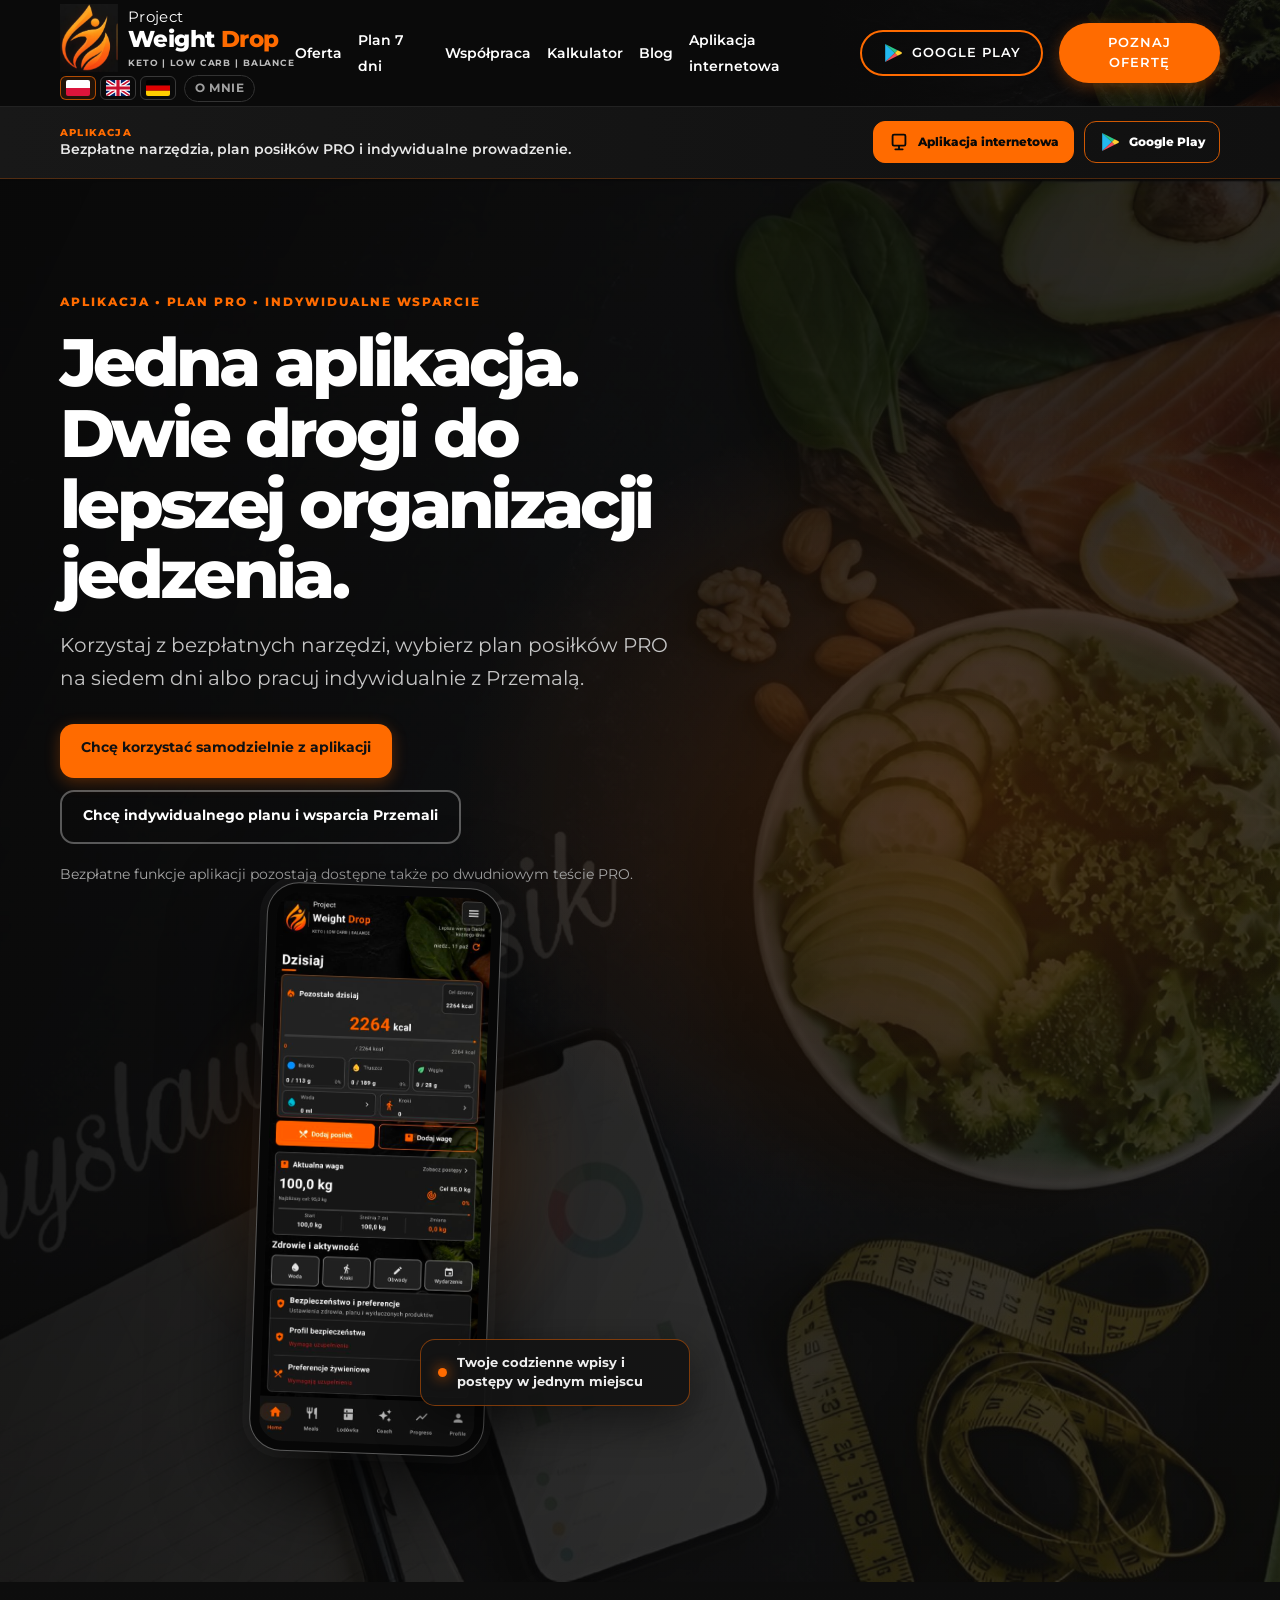
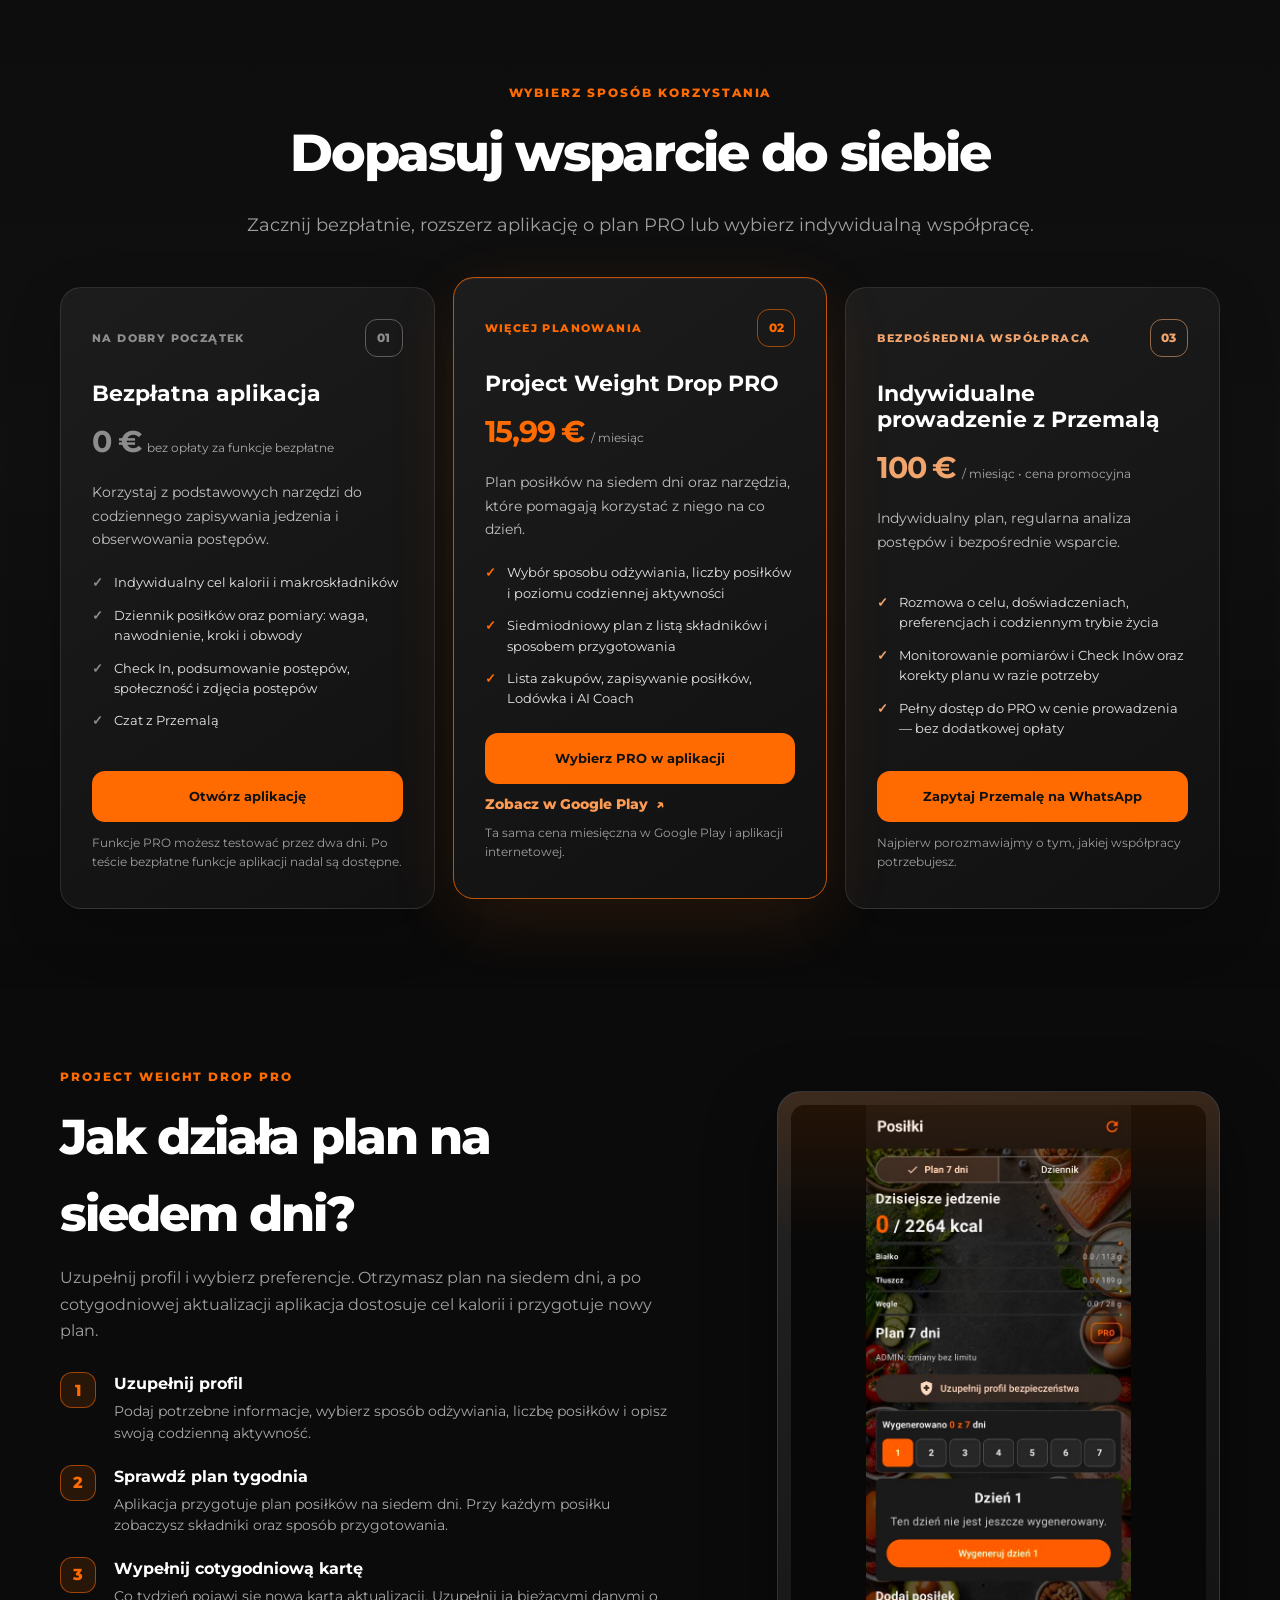
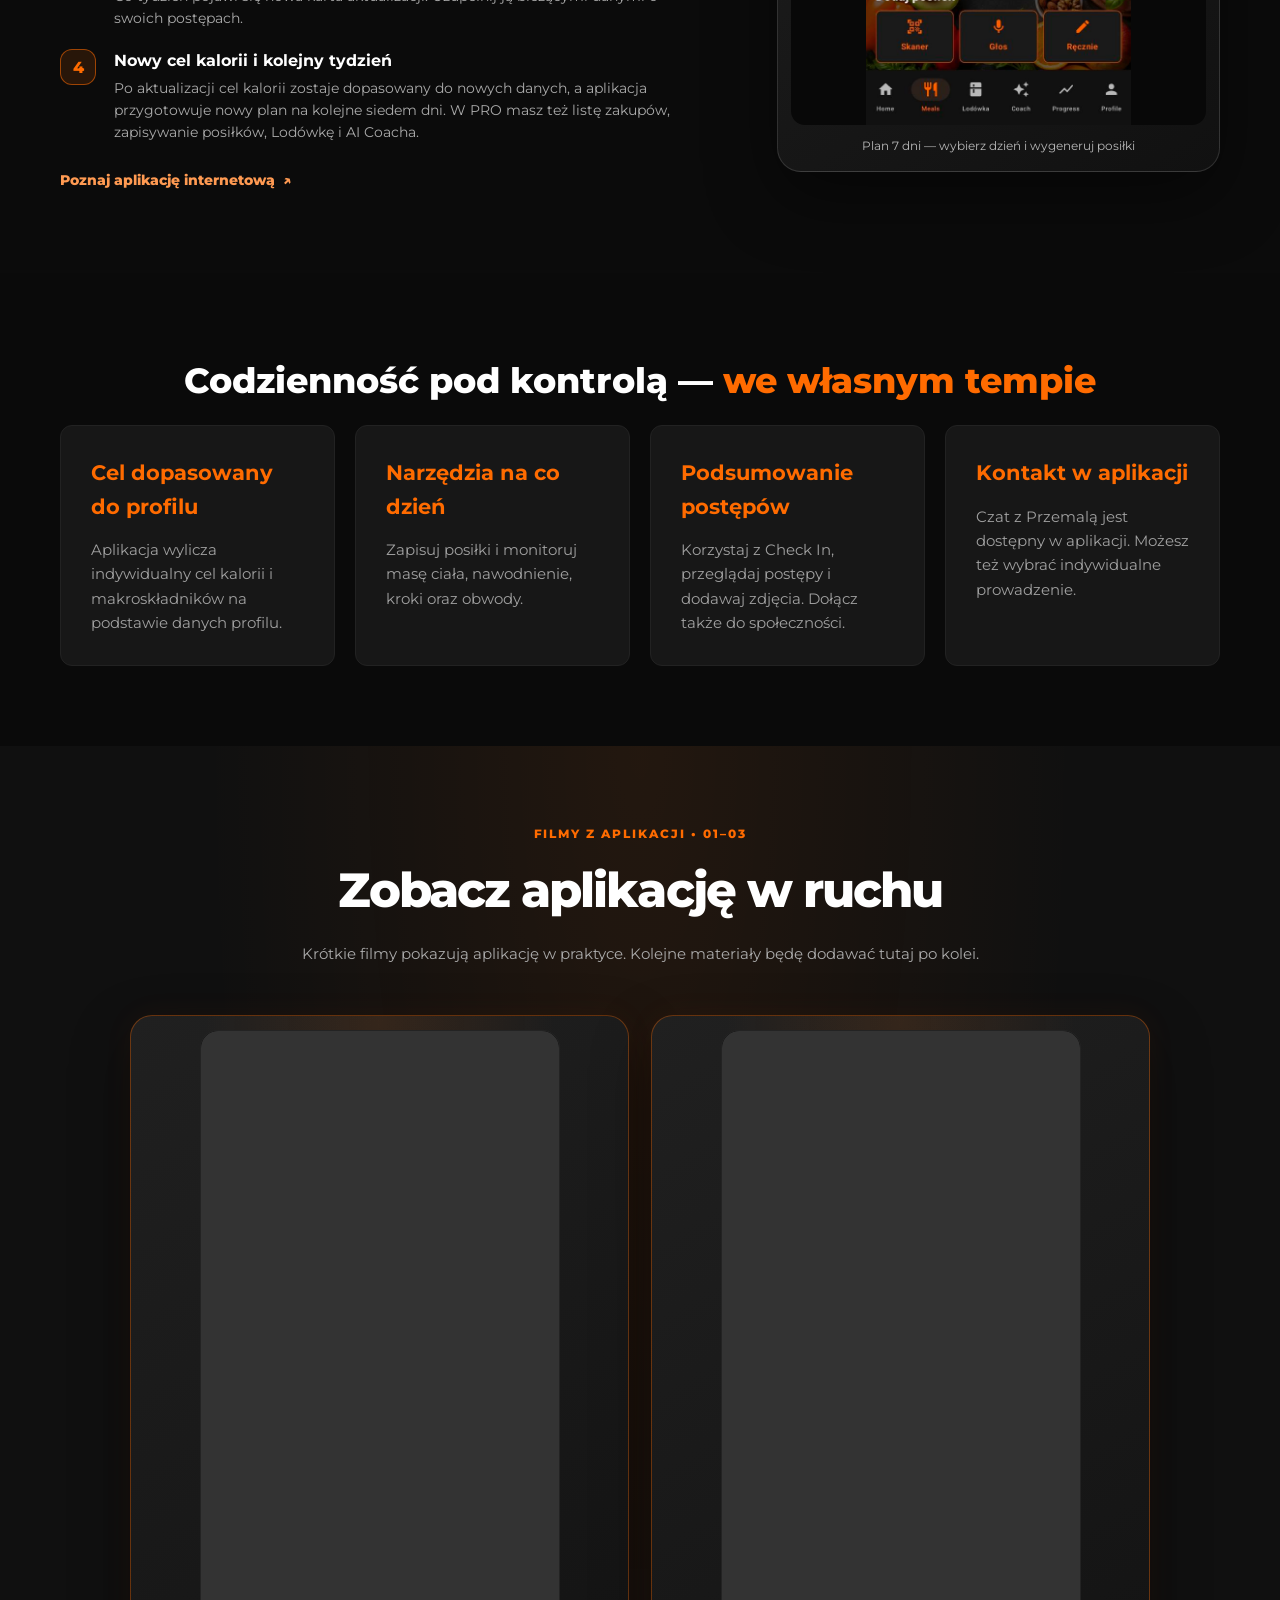
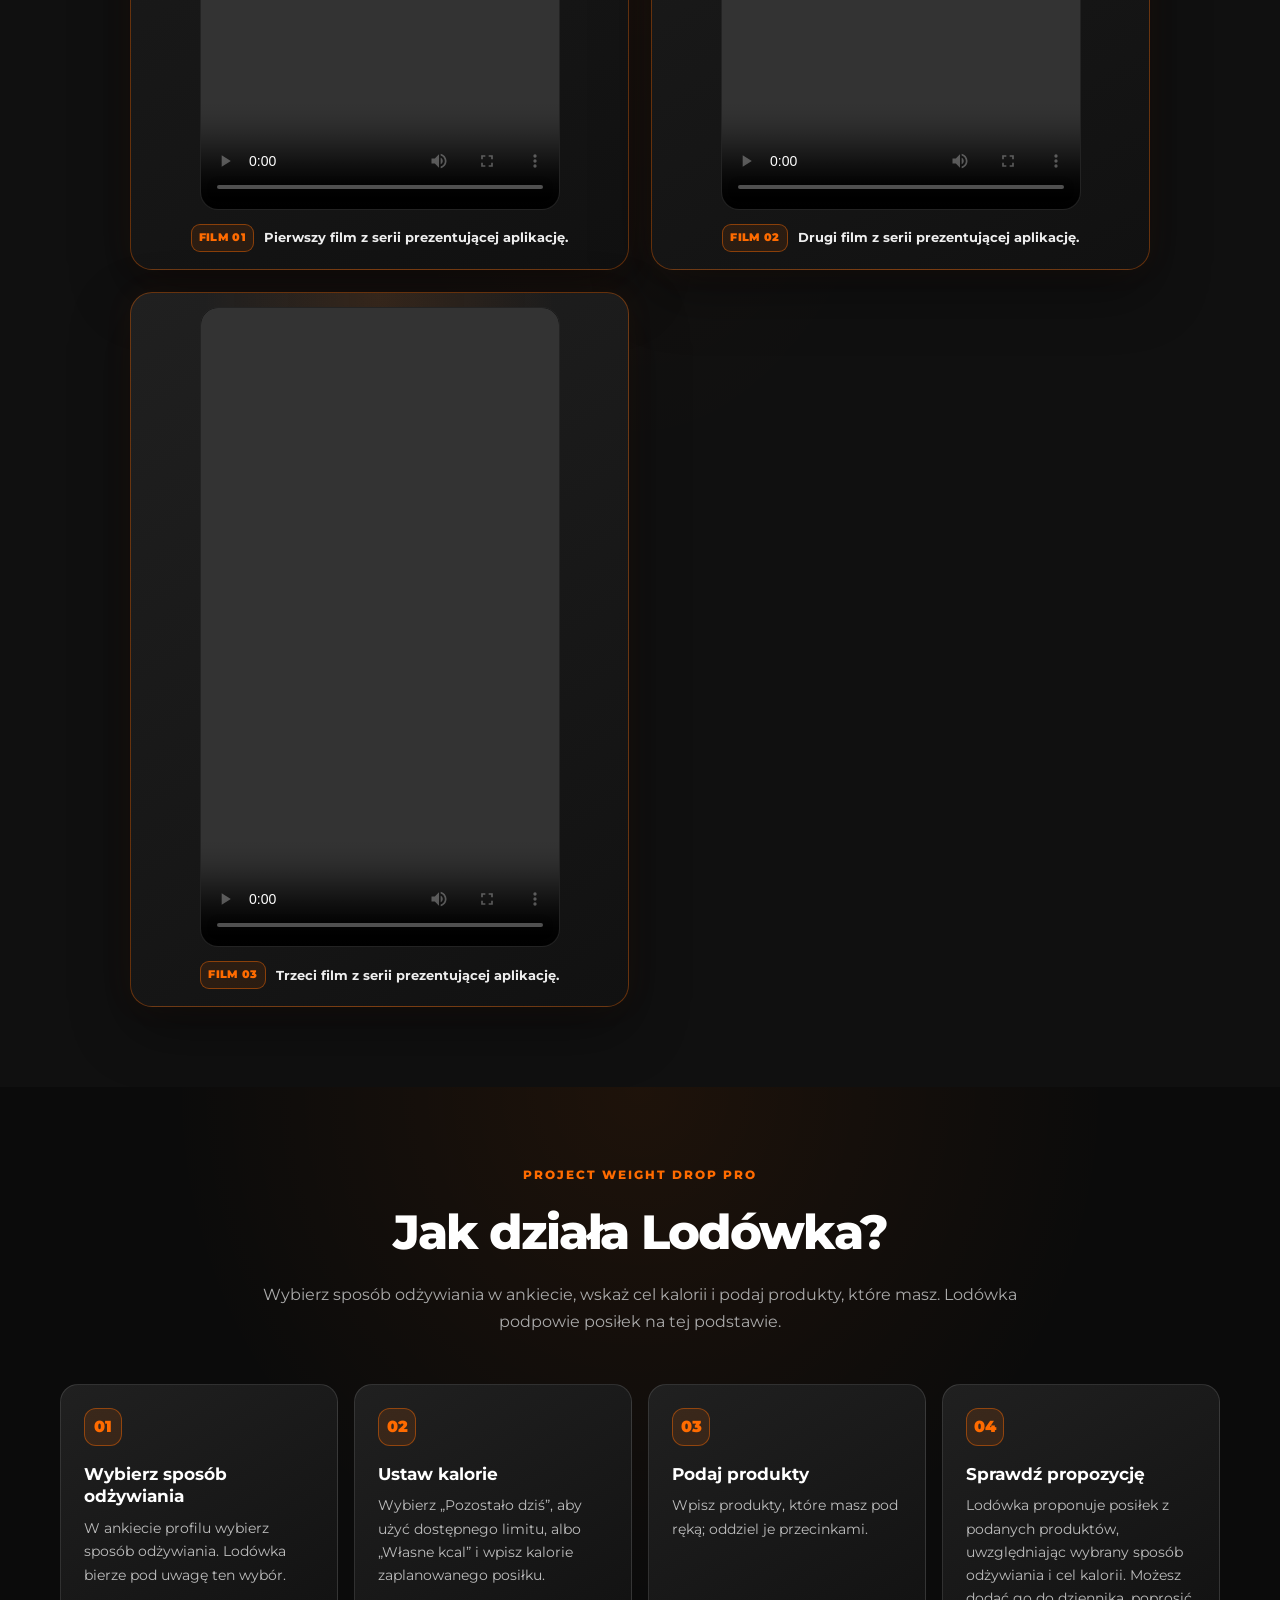
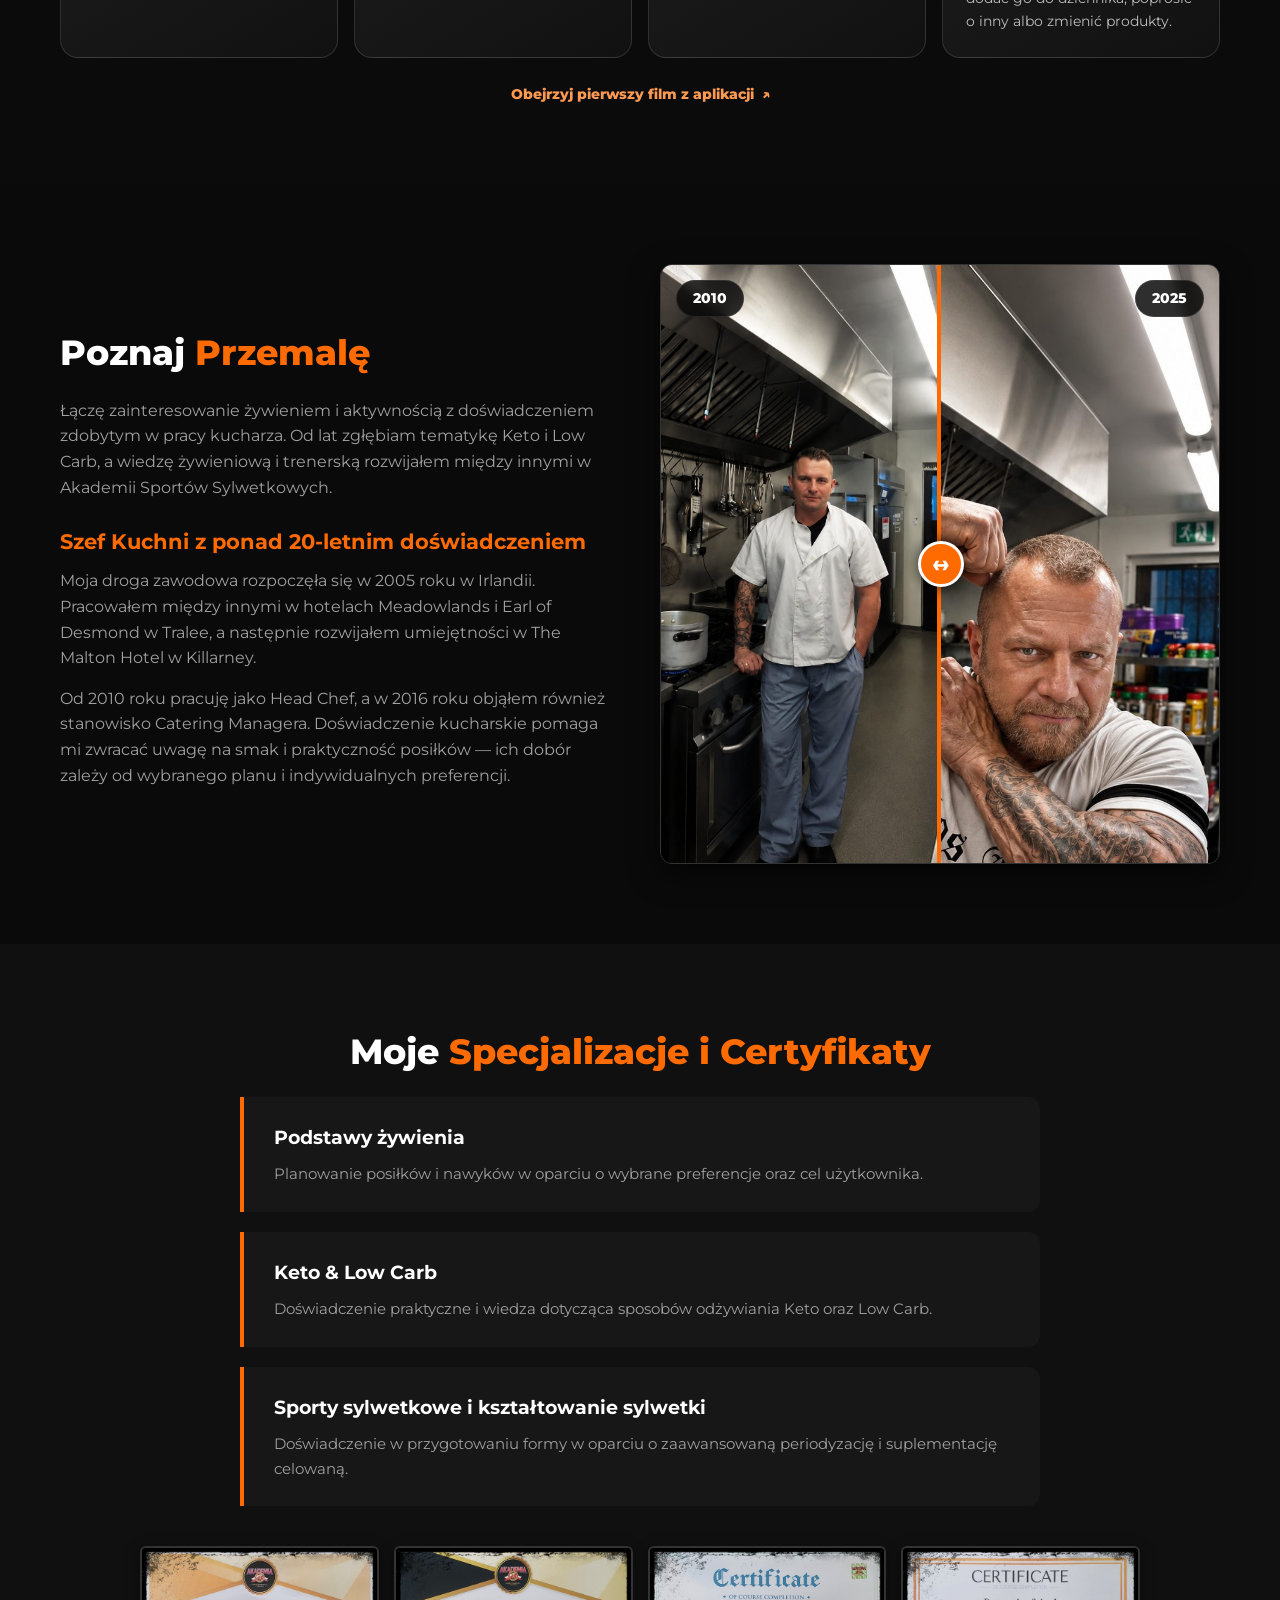
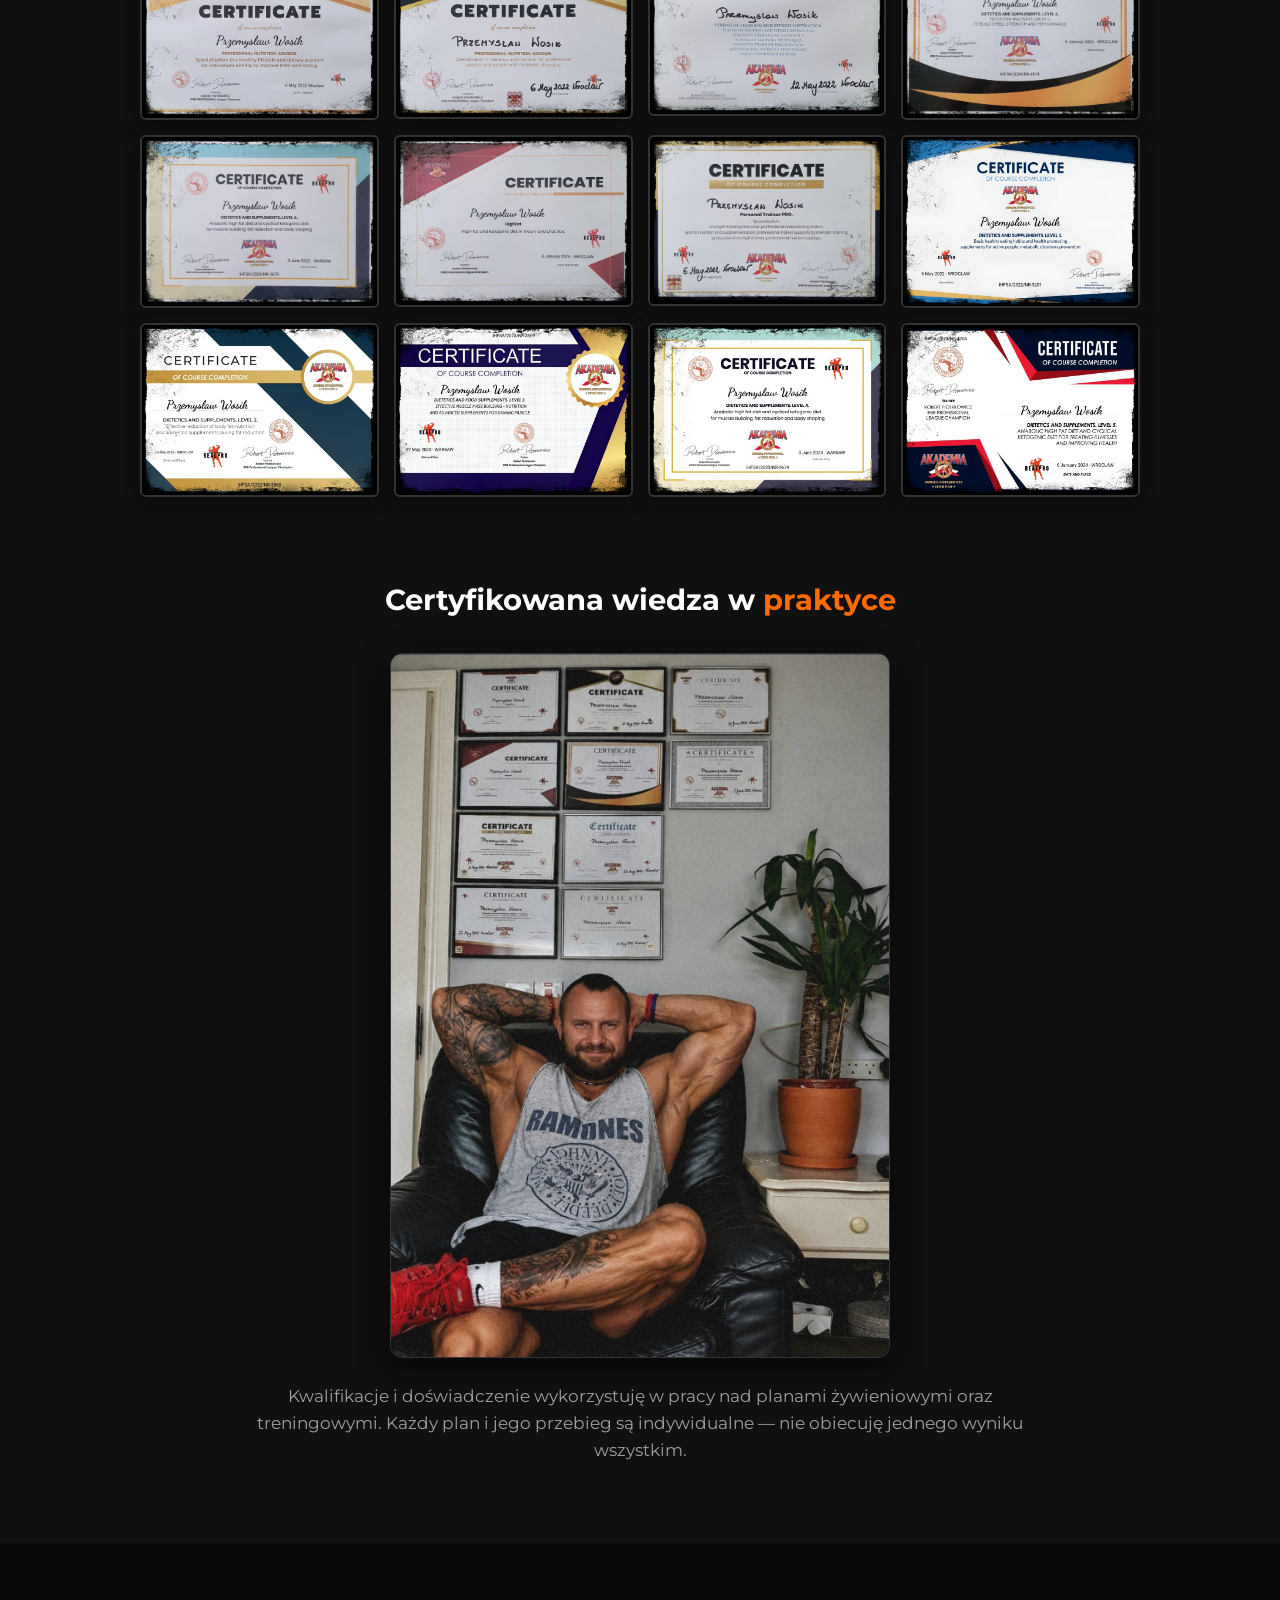
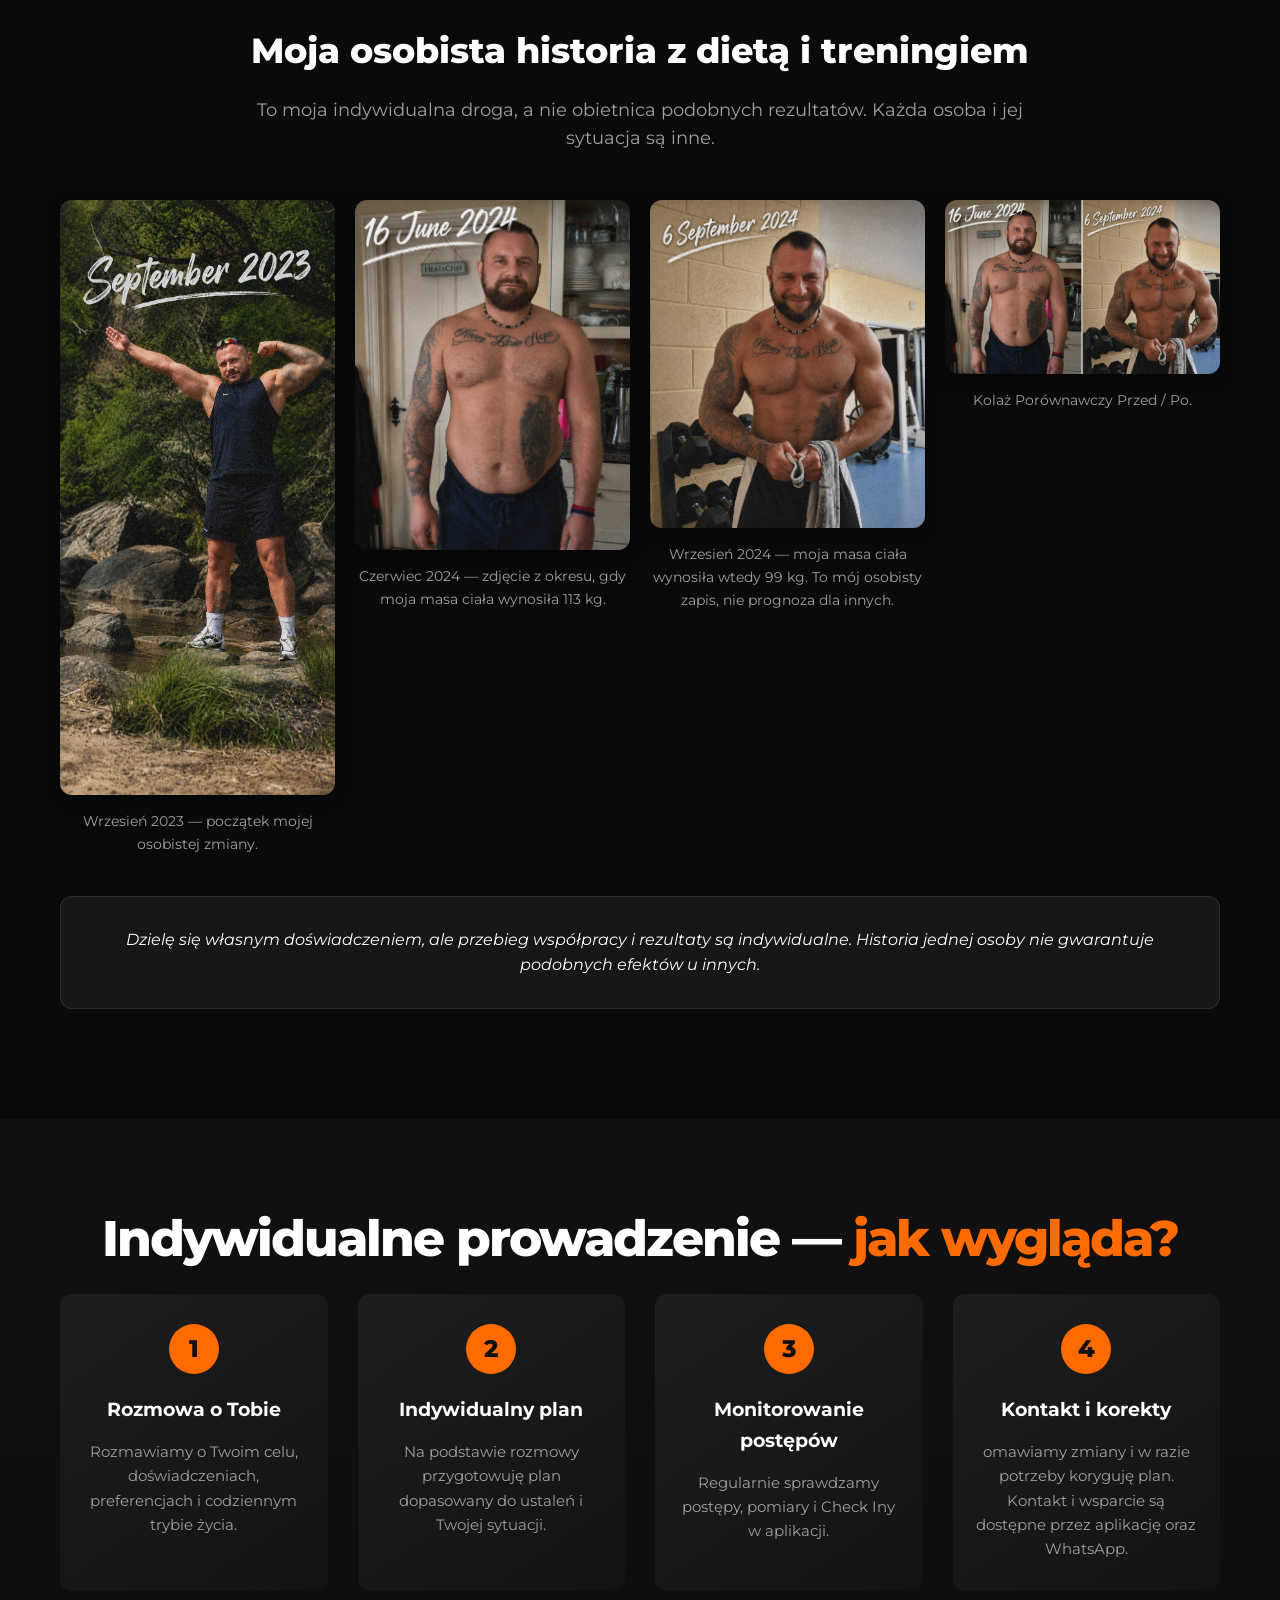
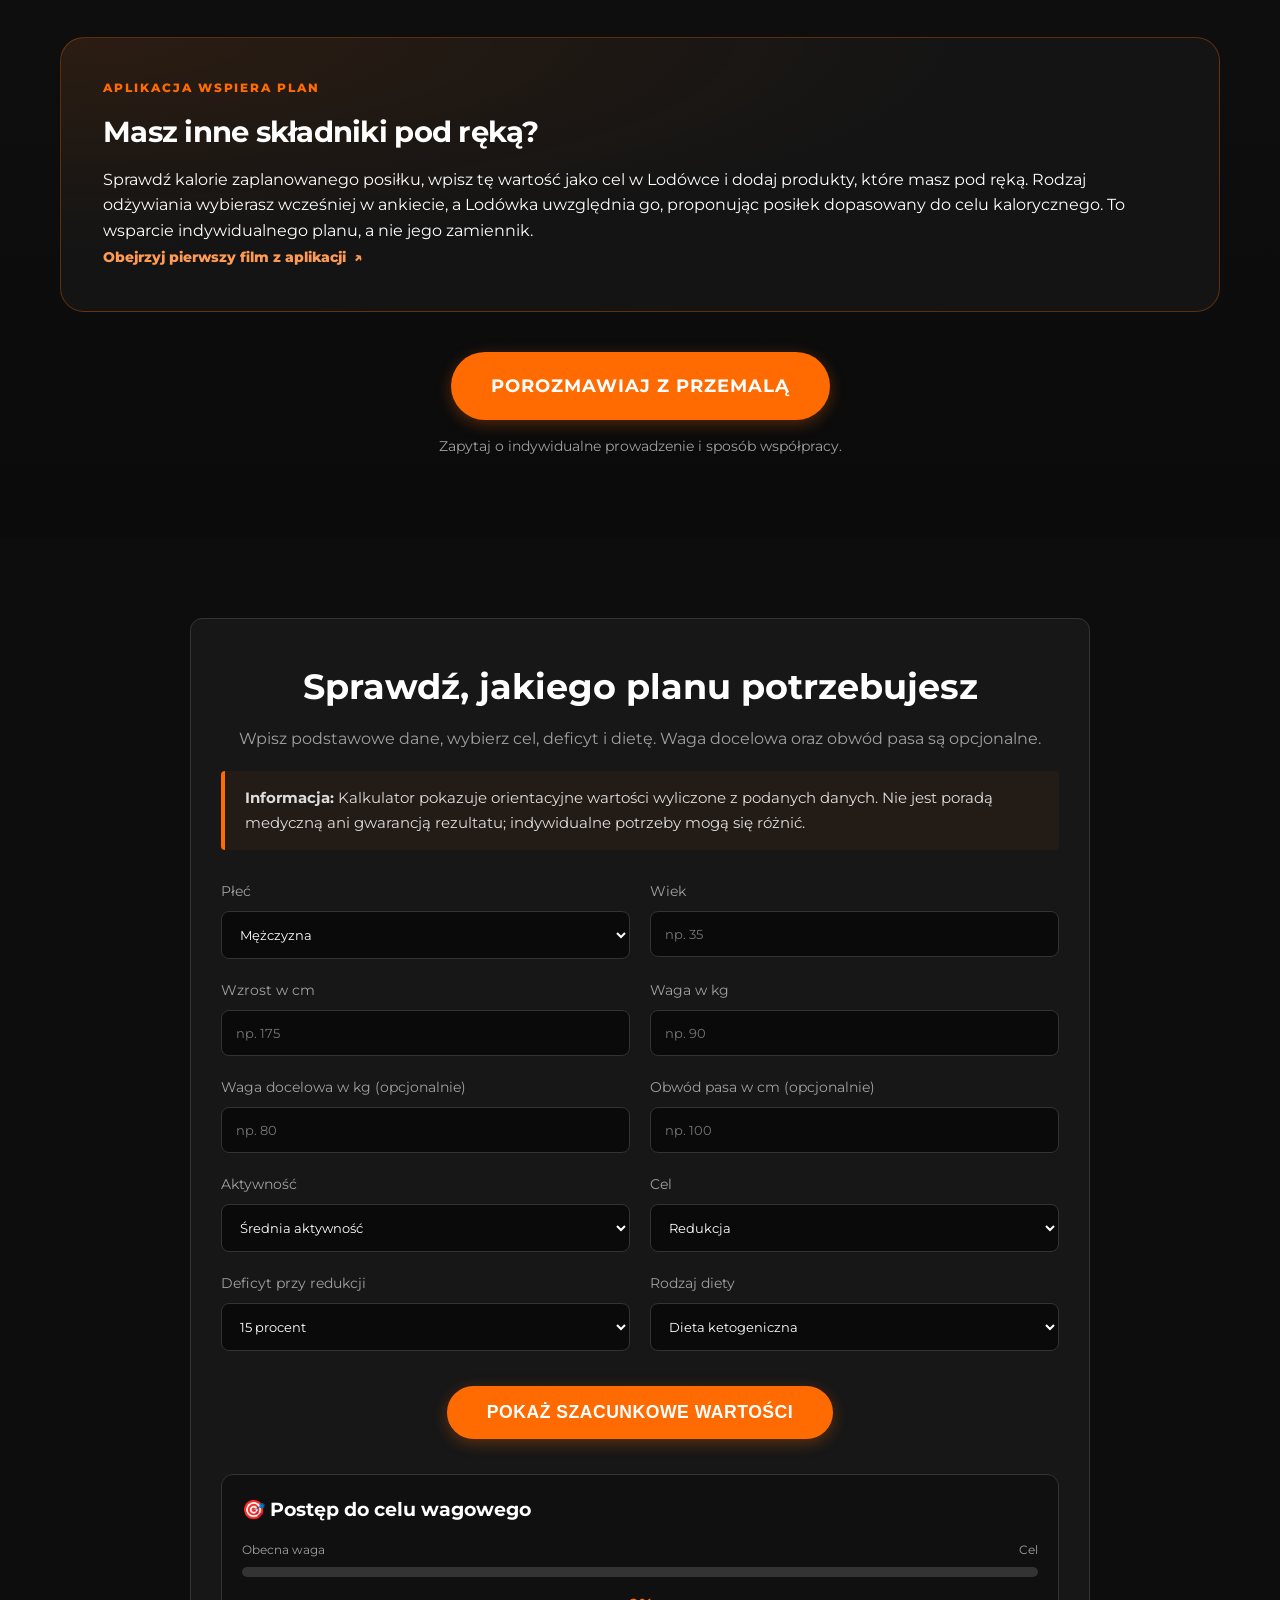
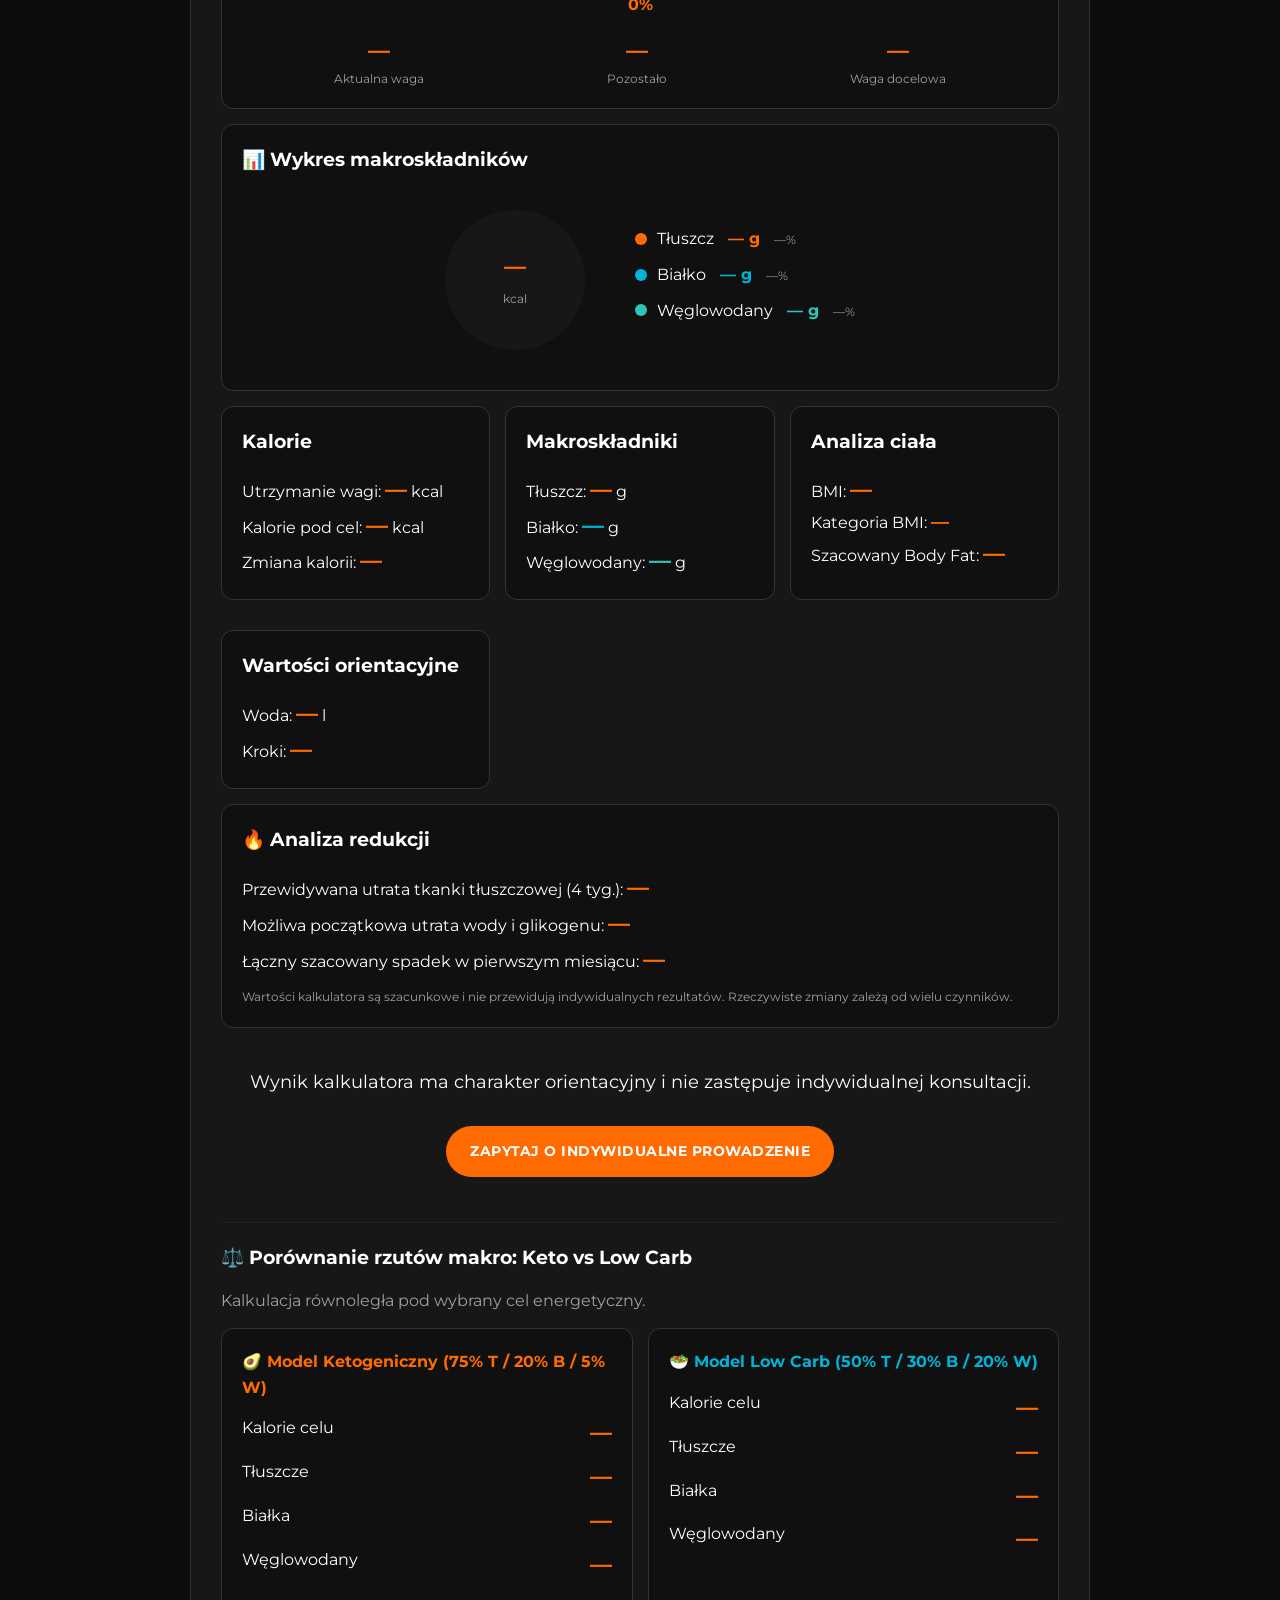
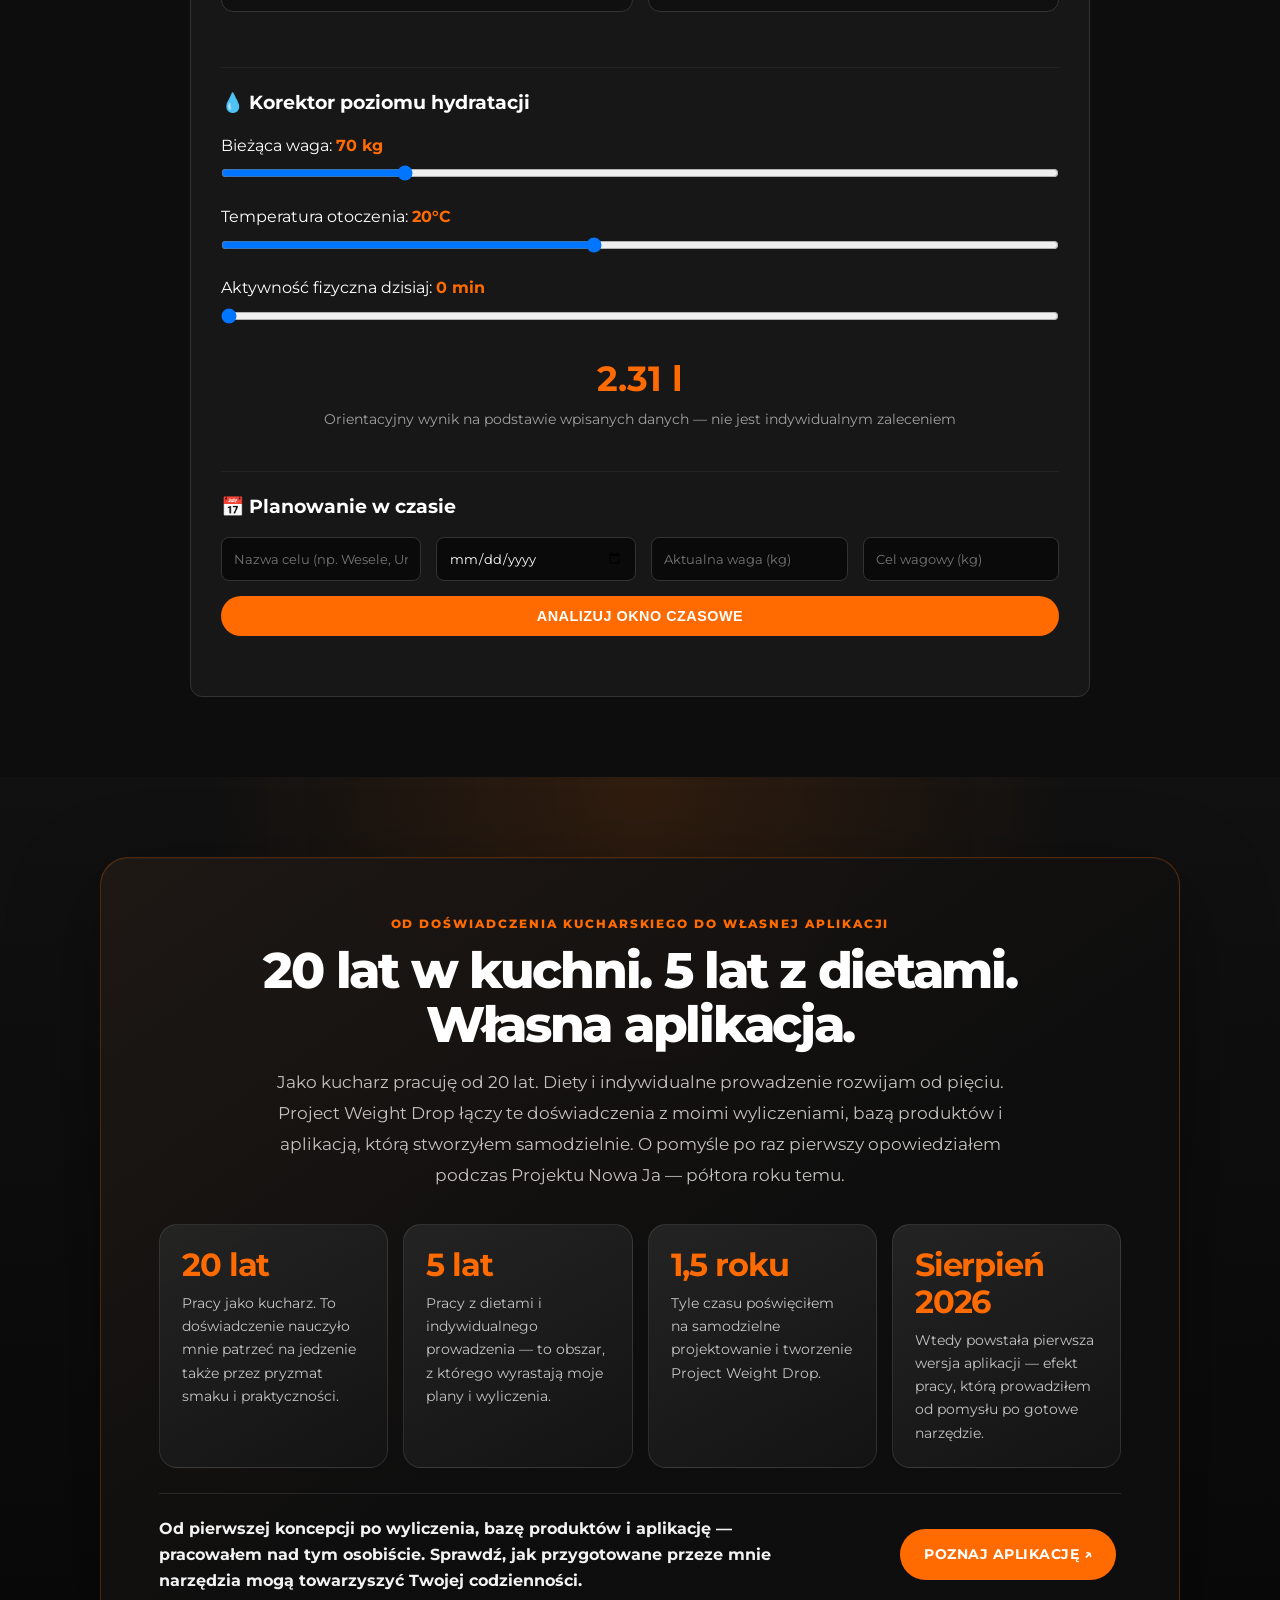
==== index.html @ 3082cd31 "Replace third app video with shorter recording" ====
<!DOCTYPE html>
<html lang="pl">
<head>
    <meta charset="UTF-8">
    <meta name="viewport" content="width=device-width, initial-scale=1.0">
    <meta name="description" content="Project Weight Drop: bezpłatna aplikacja do śledzenia kalorii i postępów, opcjonalne PRO oraz indywidualne prowadzenie z Przemalą.">
    <meta name="robots" content="index, follow, max-image-preview:large">
    <meta name="google-site-verification" content="iFoRl2xi16hJQrjYwnsP1Xs9Ai2OW_MDT0AUdafnV5w">
    <title>Project Weight Drop | Aplikacja, PRO i indywidualne prowadzenie</title>
    <link rel="canonical" href="https://projectweightdrop.com/">
    <meta name="theme-color" content="#0a0a0a">
    <meta property="og:type" content="website">
    <meta property="og:site_name" content="Project Weight Drop">
    <meta property="og:title" content="Project Weight Drop | Aplikacja, PRO i indywidualne prowadzenie">
    <meta property="og:description" content="Bezpłatna aplikacja do śledzenia kalorii i postępów, opcjonalne PRO oraz indywidualne prowadzenie z Przemalą.">
    <meta property="og:url" content="https://projectweightdrop.com/">
    <meta property="og:locale" content="pl_PL">
    <meta name="twitter:card" content="summary">
    <script type="application/ld+json">
    {
      "@context": "https://schema.org",
      "@graph": [
        {
          "@type": "Organization",
          "@id": "https://projectweightdrop.com/#organization",
          "name": "Project Weight Drop",
          "url": "https://projectweightdrop.com/",
          "logo": {
            "@type": "ImageObject",
            "url": "https://projectweightdrop.com/brand-logo.png"
          },
          "sameAs": [
            "https://play.google.com/store/apps/details?id=com.projectweightdrop.app",
            "https://projectweightdrop.blogspot.com/"
          ]
        },
        {
          "@type": "WebSite",
          "@id": "https://projectweightdrop.com/#website",
          "url": "https://projectweightdrop.com/",
          "name": "Project Weight Drop",
          "publisher": { "@id": "https://projectweightdrop.com/#organization" },
          "inLanguage": "pl"
        }
      ]
    }
    </script>
    <link rel="icon" href="/brand-logo.png" type="image/png">
    <link rel="preconnect" href="https://fonts.googleapis.com">
    <link rel="preconnect" href="https://fonts.gstatic.com" crossorigin>
    <link href="https://fonts.googleapis.com/css2?family=Montserrat:wght@300;400;600;700;800&display=swap" rel="stylesheet">
    
    <style>
        /* =========================================
           1. ZMIENNE CSS & BAZOWE USTAWIENIA
        ========================================= */
        :root {
            --bg-dark: #0a0a0a;
            --bg-card: #171717;
            --bg-card-hover: #222222;
            --accent: #FF6B00;
            --accent-hover: #e65c00;
            --text-main: #ffffff;
            --text-muted: #a0a0a0;
            --border-radius: 12px;
            --transition: 0.3s ease;
        }

        * {
            margin: 0;
            padding: 0;
            box-sizing: border-box;
        }

        html {
            scroll-behavior: smooth;
        }

        body {
            font-family: 'Montserrat', sans-serif;
            background-color: var(--bg-dark);
            color: var(--text-main);
            line-height: 1.6;
            overflow-x: hidden;
        }

        a {
            text-decoration: none;
            color: inherit;
        }

        ul {
            list-style: none;
        }

        .container {
            width: 100%;
            max-width: 1200px;
            margin: 0 auto;
            padding: 0 20px;
        }

        .btn {
            display: inline-block;
            background-color: var(--accent);
            color: var(--text-main);
            font-weight: 700;
            padding: 16px 32px;
            border-radius: 30px;
            text-transform: uppercase;
            letter-spacing: 1px;
            font-size: 0.9rem;
            border: none;
            cursor: pointer;
            transition: var(--transition);
            box-shadow: 0 4px 15px rgba(255, 107, 0, 0.3);
            text-align: center;
        }

        .btn:hover {
            background-color: var(--accent-hover);
            transform: translateY(-3px);
            box-shadow: 0 6px 20px rgba(255, 107, 0, 0.5);
        }

        .btn-outline {
            display: inline-block;
            background-color: transparent;
            color: var(--text-main);
            font-weight: 700;
            padding: 14px 30px;
            border-radius: 30px;
            text-transform: uppercase;
            letter-spacing: 1px;
            font-size: 0.9rem;
            border: 2px solid var(--accent);
            cursor: pointer;
            transition: var(--transition);
            text-align: center;
        }

        .btn-outline:hover {
            background-color: var(--accent);
            color: var(--text-main);
            transform: translateY(-3px);
            box-shadow: 0 6px 20px rgba(255, 107, 0, 0.4);
        }

        .play-store-link {
            display: inline-flex;
            align-items: center;
            justify-content: center;
            gap: 8px;
            white-space: nowrap;
        }

        .play-store-link img {
            display: block;
            width: 22px;
            height: 22px;
        }

        .btn-large {
            font-size: 1.1rem;
            padding: 20px 40px;
            border-radius: 40px;
            animation: pulse 2s infinite;
        }

        @keyframes pulse {
            0% { box-shadow: 0 0 0 0 rgba(255, 107, 0, 0.7); }
            70% { box-shadow: 0 0 0 15px rgba(255, 107, 0, 0); }
            100% { box-shadow: 0 0 0 0 rgba(255, 107, 0, 0); }
        }

        .section-title {
            font-size: 2.2rem;
            font-weight: 800;
            margin-bottom: 1rem;
            text-align: center;
        }

        .section-title span {
            color: var(--accent);
        }

        .section-subtitle {
            text-align: center;
            color: var(--text-muted);
            max-width: 800px;
            margin: 0 auto 3rem auto;
            font-size: 1.1rem;
        }

        section {
            padding: 80px 0;
        }

        /* =========================================
           2. NAWIGACJA (HEADER)
        ========================================= */
        header {
            position: fixed;
            top: 0;
            width: 100%;
            background: linear-gradient(90deg, rgba(10, 10, 10, 0.99) 0%, rgba(10, 10, 10, 0.95) 64%, rgba(10, 10, 10, 0.77) 100%), url('/brand-header-background.jpg') right top / 460px auto no-repeat, #0a0a0a;
            backdrop-filter: blur(10px);
            z-index: 1000;
            border-bottom: 1px solid #222;
        }

        .navbar {
            display: flex;
            justify-content: space-between;
            align-items: center;
            height: 106px;
        }

        .logo-area {
            display: flex;
            flex-direction: column;
            align-items: flex-start;
            gap: 3px;
        }

        .brand-lockup {
            display: flex;
            align-items: center;
            gap: 10px;
        }

        .brand-mark {
            display: block;
            flex: 0 0 58px;
            width: 58px;
            height: 68px;
            background: url('/brand-lockup-source.jpg') -20px -21px / 205px 115px no-repeat;
            mix-blend-mode: screen;
        }

        .logo {
            font-size: 0.94rem;
            font-weight: 400;
            color: var(--text-main);
            letter-spacing: 0.02em;
            line-height: 1.05;
        }

        .logo span {
            display: block;
            margin-top: 3px;
            font-size: 1.42rem;
            font-weight: 800;
            letter-spacing: -0.025em;
        }

        .logo em {
            color: var(--accent);
            font-style: normal;
        }

        .brand-tagline {
            display: block;
            margin-top: 6px;
            color: #bdbdbd;
            font-size: 0.55rem;
            font-weight: 700;
            letter-spacing: 0.1em;
            white-space: nowrap;
        }

        main {
            padding-top: 106px;
        }

        .app-promo {
            background: linear-gradient(90deg, #181818, #101010);
            border-bottom: 1px solid rgba(255, 107, 0, 0.25);
        }

        .app-promo-inner {
            min-height: 72px;
            display: flex;
            align-items: center;
            justify-content: space-between;
            gap: 18px;
            padding-top: 10px;
            padding-bottom: 10px;
        }

        .app-promo-copy small {
            display: block;
            color: var(--accent);
            font-size: 0.62rem;
            font-weight: 800;
            letter-spacing: 0.12em;
        }

        .app-promo-copy p {
            color: #e8e8e8;
            font-size: 0.88rem;
            font-weight: 600;
            line-height: 1.35;
        }

        .app-promo-actions {
            display: flex;
            flex: none;
            align-items: center;
            justify-content: flex-end;
            gap: 10px;
        }

        .app-promo-link {
            display: inline-flex;
            flex: none;
            align-items: center;
            gap: 8px;
            padding: 9px 14px;
            border: 1px solid rgba(255, 107, 0, 0.8);
            border-radius: 12px;
            color: #fff;
            font-size: 0.78rem;
            font-weight: 800;
            white-space: nowrap;
            transition: var(--transition);
        }

        .app-promo-link:hover {
            background: rgba(255, 107, 0, 0.12);
            transform: translateY(-2px);
        }

        .app-promo-link img {
            width: 22px;
            height: 22px;
        }

        .app-promo-link svg {
            width: 22px;
            height: 22px;
        }

        .app-promo-link.web-app-link {
            border-color: var(--accent);
            background: var(--accent);
            color: #090909;
        }

        .app-promo-link.web-app-link:hover {
            background: #ff7a1a;
        }

        .lang-bar {
            display: flex;
            align-items: center;
            gap: 4px;
        }

        .lang-btn {
            display: inline-flex;
            align-items: center;
            justify-content: center;
            background: transparent;
            border: 1px solid #393939;
            cursor: pointer;
            padding: 3px 5px;
            border-radius: 6px;
            transition: border-color 0.2s, background-color 0.2s;
        }

        .lang-btn svg {
            display: block;
            width: 24px;
            height: 16px;
            border-radius: 2px;
        }

        .lang-btn:hover,
        .lang-btn.active {
            border-color: rgba(255, 107, 0, 0.65);
            background-color: rgba(255, 107, 0, 0.1);
        }

        .about-btn {
            display: inline-block;
            font-size: 0.72rem;
            font-weight: 700;
            color: var(--text-muted);
            text-transform: uppercase;
            letter-spacing: 0.5px;
            padding: 3px 10px;
            border: 1px solid #333;
            border-radius: 20px;
            transition: var(--transition);
            white-space: nowrap;
            margin-left: 4px;
        }

        .about-btn:hover {
            color: var(--accent);
            border-color: var(--accent);
        }

        .nav-links {
            display: none;
        }

        .nav-links li a {
            font-weight: 600;
            font-size: 0.9rem;
            transition: var(--transition);
        }

        .nav-links li a:hover {
            color: var(--accent);
        }

        .burger {
            display: block;
            cursor: pointer;
        }

        .burger div {
            width: 25px;
            height: 3px;
            background-color: var(--text-main);
            margin: 5px;
            transition: all 0.3s ease;
        }

        /* =========================================
           3. HERO SECTION & STRIP STATYSTYK
        ========================================= */
        #hero {
            padding-top: 40px;
            padding-bottom: 100px;
            text-align: center;
            min-height: 100vh;
            display: flex;
            flex-direction: column;
            justify-content: center;
            background: linear-gradient(rgba(10, 10, 10, 0.75), rgba(10, 10, 10, 0.95)), url('tlo-hero-keto.jpg');
            background-size: cover;
            background-position: center;
            background-attachment: fixed;
        }

        .reviews-stats-bar {
            display: grid;
            grid-template-columns: repeat(2, 1fr);
            gap: 15px;
            max-width: 900px;
            margin: 0 auto 40px auto;
            text-align: center;
        }

        .stat-item {
            background-color: rgba(23, 23, 23, 0.85);
            backdrop-filter: blur(5px);
            padding: 15px 20px;
            border-radius: var(--border-radius);
            border: 1px solid rgba(255, 255, 255, 0.05);
        }

        .stat-number {
            font-size: 1.6rem;
            font-weight: 800;
            color: var(--accent);
            display: block;
            margin-bottom: 3px;
        }

        .stat-label {
            font-size: 0.8rem;
            color: var(--text-muted);
            text-transform: uppercase;
            letter-spacing: 1px;
        }

        #hero h1 {
            font-size: 2.6rem;
            font-weight: 800;
            line-height: 1.2;
            margin-bottom: 1.5rem;
            max-width: 1000px;
            margin-left: auto;
            margin-right: auto;
        }

        .hero-benefits {
            display: flex;
            flex-direction: column;
            gap: 15px;
            margin-bottom: 3rem;
            font-size: 1.1rem;
            font-weight: 600;
            color: #fff;
        }

        @media screen and (min-width: 768px) {
            .hero-benefits { flex-direction: row; justify-content: center; gap: 30px; }
            .reviews-stats-bar { grid-template-columns: repeat(4, 1fr); }
            .stat-number { font-size: 1.8rem; }
            #hero h1 { font-size: 3.5rem; }
        }

        .hero-benefits span {
            background-color: rgba(255, 107, 0, 0.1);
            padding: 10px 20px;
            border-radius: 20px;
            border: 1px solid rgba(255, 107, 0, 0.3);
        }

        /* =========================================
           4. DLACZEGO MY (GRID)
        ========================================= */
        .features-grid {
            display: grid;
            grid-template-columns: 1fr;
            gap: 20px;
        }

        .feature-card {
            background-color: var(--bg-card);
            padding: 30px;
            border-radius: var(--border-radius);
            transition: var(--transition);
            border: 1px solid #222;
        }

        .feature-card:hover {
            background-color: var(--bg-card-hover);
            transform: translateY(-5px);
            border-color: var(--accent);
        }

        .feature-card h3 {
            color: var(--accent);
            font-size: 1.3rem;
            margin-bottom: 15px;
        }

        .feature-card p {
            color: var(--text-muted);
            font-size: 0.95rem;
        }

        .stars {
            color: #FFD700;
            letter-spacing: 1px;
            font-size: 1rem;
        }

        /* =========================================
           6. SPECJALIZACJE & CERTYFIKATY
        ========================================= */
        .specializations-list {
            display: flex;
            flex-direction: column;
            gap: 20px;
            max-width: 800px;
            margin: 0 auto 40px auto;
        }

        .spec-item {
            background-color: var(--bg-card);
            padding: 25px 30px;
            border-left: 4px solid var(--accent);
            border-radius: 0 var(--border-radius) var(--border-radius) 0;
        }

        .spec-item h4 {
            font-size: 1.2rem;
            margin-bottom: 10px;
        }

        .spec-item p {
            color: var(--text-muted);
            font-size: 0.95rem;
        }

        .cert-grid {
            display: grid;
            grid-template-columns: repeat(2, 1fr);
            gap: 15px;
            max-width: 1000px;
            margin: 0 auto;
        }

        .cert-image {
            width: 100%;
            height: auto;
            border-radius: 6px;
            border: 2px solid #333;
            box-shadow: 0 4px 15px rgba(0,0,0,0.4);
            transition: all 0.3s ease;
            cursor: crosshair;
        }

        .cert-image:hover {
            transform: scale(1.05);
            border-color: var(--accent);
            z-index: 10;
            position: relative;
        }

        /* =========================================
           7. O MNIE (SPLIT & SLIDER)
        ========================================= */
        #o-mnie {
            background-color: #111;
        }

        .about-split {
            display: grid;
            grid-template-columns: 1fr;
            gap: 40px;
            align-items: center;
        }

        .about-text p {
            color: var(--text-muted);
            margin-bottom: 15px;
            font-size: 1rem;
        }
        
        .about-text h3 {
            color: var(--accent);
            font-size: 1.3rem;
            margin-top: 25px;
            margin-bottom: 10px;
        }

        .img-comp-container {
            position: relative;
            height: 600px; 
            width: 100%;
            border-radius: var(--border-radius);
            overflow: hidden;
            box-shadow: 0 10px 30px rgba(0,0,0,0.6);
            border: 1px solid #333;
        }

        @media screen and (max-width: 768px) {
            .img-comp-container { height: 450px; }
        }

        .img-comp-img {
            position: absolute;
            width: auto;
            height: auto;
            overflow: hidden;
            top: 0; left: 0; right: 0; bottom: 0;
        }

        .img-comp-img img {
            display: block;
            width: 100%;
            height: 100%;
            object-fit: cover;
            object-position: top center; 
        }

        .img-comp-overlay {
            width: 50%;
            border-right: 4px solid var(--accent);
            z-index: 2;
        }

        .img-comp-slider-button {
            position: absolute;
            z-index: 3;
            cursor: ew-resize;
            width: 46px;
            height: 46px;
            background-color: var(--accent);
            color: white;
            border-radius: 50%;
            display: flex;
            align-items: center;
            justify-content: center;
            top: 50%;
            left: 50%;
            transform: translate(-50%, -50%);
            box-shadow: 0 0 15px rgba(0,0,0,0.8);
            font-weight: 800;
            font-size: 20px;
            border: 3px solid #fff;
        }

        .img-comp-label {
            position: absolute;
            top: 15px;
            background: rgba(10, 10, 10, 0.85);
            color: #fff;
            padding: 6px 16px;
            border-radius: 20px;
            font-weight: 800;
            font-size: 0.9rem;
            z-index: 4;
            backdrop-filter: blur(4px);
            border: 1px solid rgba(255,255,255,0.1);
        }
        .img-comp-label.top-left { left: 15px; }
        .img-comp-label.top-right { right: 15px; }

        /* =========================================
           8. METAMORFOZA
        ========================================= */
        .meta-grid {
            display: grid;
            grid-template-columns: 1fr;
            gap: 20px;
            margin-bottom: 40px;
        }

        .meta-image {
            width: 100%;
            height: auto;
            border-radius: var(--border-radius);
            margin-bottom: 15px;
            display: block;
            box-shadow: 0 4px 15px rgba(0,0,0,0.5);
            transition: var(--transition);
        }

        .meta-image:hover {
            transform: scale(1.02);
        }

        .meta-card p {
            font-size: 0.9rem;
            color: var(--text-muted);
            text-align: center;
        }

        .meta-summary {
            background-color: var(--bg-card);
            padding: 30px;
            border-radius: var(--border-radius);
            text-align: center;
            font-style: italic;
            border: 1px solid #333;
            margin-bottom: 30px;
        }

        /* =========================================
           9. PROCES (KROKI WSPÓŁPRACY)
        ========================================= */
        #proces {
            background-color: #111;
        }

        .process-grid {
            display: grid;
            grid-template-columns: 1fr;
            gap: 30px;
            margin-bottom: 40px;
        }

        .process-step {
            text-align: center;
            padding: 30px 20px;
            background-color: var(--bg-card);
            border-radius: var(--border-radius);
            position: relative;
        }

        .step-number {
            width: 50px;
            height: 50px;
            background-color: var(--accent);
            color: var(--bg-dark);
            font-weight: 800;
            font-size: 1.5rem;
            display: flex;
            align-items: center;
            justify-content: center;
            border-radius: 50%;
            margin: 0 auto 20px auto;
        }

        .process-step h4 {
            margin-bottom: 15px;
            font-size: 1.2rem;
        }

        .process-step p {
            color: var(--text-muted);
            font-size: 0.95rem;
        }

        /* =========================================
           10. DEDYKOWANE STYLE DLA KALKULATORA
        ========================================= */
        .calculator-box {
            background-color: var(--bg-card, #171717);
            color: #fff;
            padding: 40px 30px;
            border-radius: 12px;
            border: 1px solid #333;
            max-width: 900px;
            margin: 0 auto;
        }
        
        .calculator-box h2, .calculator-box h3, .calculator-box h4 {
            color: #fff;
            margin-bottom: 15px;
        }

        /* POPRAWIONA SIATKA KALKULATORA */
        .form-grid {
            display: grid;
            grid-template-columns: 1fr; /* 1 kolumna na telefonie */
            gap: 20px;
            margin-bottom: 30px;
        }
        
        @media screen and (min-width: 768px) {
            .form-grid {
                grid-template-columns: repeat(2, 1fr); /* Dokładnie 2 równe kolumny na PC */
            }
        }

        .form-group {
            width: 100%;
        }

        .form-group label {
            display: block;
            margin-bottom: 8px;
            font-size: 0.9rem;
            color: #a0a0a0;
        }

        .form-group input, .form-group select {
            width: 100%;
            padding: 14px;
            background-color: var(--bg-dark, #0a0a0a);
            border: 1px solid #333;
            border-radius: 8px;
            color: #fff;
            font-family: inherit;
            transition: 0.3s ease;
            box-sizing: border-box; /* Zabezpieczenie przed rozpychaniem */
        }

        .form-group input:focus, .form-group select:focus {
            border-color: #FF6B00;
            outline: none;
        }

        .main-button, .whatsapp-button {
            background-color: #FF6B00;
            color: #fff;
            border: none;
            padding: 14px 24px;
            border-radius: 30px;
            font-weight: 700;
            cursor: pointer;
            transition: 0.3s ease;
            text-align: center;
            display: inline-block;
            margin: 5px;
            text-decoration: none;
            font-size: 0.9rem;
            text-transform: uppercase;
            letter-spacing: 0.5px;
        }

        .main-button:hover, .whatsapp-button:hover {
            background-color: #e65c00;
            transform: translateY(-2px);
        }

        .result-card, .progress-card, .macro-chart-card, .compare-col {
            background-color: rgba(10,10,10,0.5);
            border: 1px solid #333;
            border-radius: 12px;
            padding: 20px;
            margin-bottom: 15px;
            width: 100%;
        }

        .big-number {
            color: #FF6B00;
            font-size: 1.4rem;
            font-weight: bold;
        }

        .compare-section, .water-live-section, .event-section {
            margin-top: 40px;
            padding-top: 20px;
            border-top: 1px solid #222;
        }

        .macro-legend .legend-item { display: flex; align-items: center; margin-bottom: 10px; }
        .legend-dot { width: 12px; height: 12px; border-radius: 50%; margin-right: 10px; }
        .donut-center { position: absolute; top: 50%; left: 50%; transform: translate(-50%, -50%); text-align: center; }
        .chart-wrapper { display: flex; align-items: center; gap: 30px; position: relative; justify-content: center; }
        
        @media screen and (max-width: 768px) {
            .chart-wrapper { flex-direction: column; }
            .app-promo-inner { align-items: stretch; flex-direction: column; }
            .app-promo-actions { display: grid; grid-template-columns: repeat(2, minmax(0, 1fr)); width: 100%; }
            .app-promo-link { justify-content: center; }
        }

        .tab-panel {
            background-color: var(--bg-card);
            border: 1px solid #333;
            border-radius: var(--border-radius);
            padding: 30px;
            margin-top: 20px;
        }

        /* =========================================
           11. FOOTER & USTAWIENIA RESPONSYWNE
        ========================================= */
        footer {
            background-color: #050505;
            padding: 40px 0;
            border-top: 1px solid #222;
            text-align: center;
        }

        .footer-content {
            display: flex;
            flex-direction: column;
            gap: 20px;
            align-items: center;
        }

        .footer-links {
            display: flex;
            gap: 20px;
            flex-wrap: wrap;
            justify-content: center;
        }

        .footer-links a {
            color: var(--text-muted);
            font-size: 0.9rem;
            transition: var(--transition);
        }

        .footer-links a:hover {
            color: var(--accent);
        }

        .footer-copy {
            color: #666;
            font-size: 0.8rem;
        }

        @media screen and (min-width: 1200px) {
            .nav-links { display: flex; align-items: center; gap: 16px; }
            .burger { display: none; }
        }

        @media screen and (min-width: 768px) {
            .features-grid { grid-template-columns: repeat(2, 1fr); }
            .about-split { grid-template-columns: 1fr 1fr; }
            .meta-grid { grid-template-columns: repeat(2, 1fr); }
            .process-grid { grid-template-columns: repeat(4, 1fr); }
            .cert-grid { grid-template-columns: repeat(4, 1fr); }
        }

        @media screen and (min-width: 1024px) {
            .features-grid { grid-template-columns: repeat(4, 1fr); }
            .meta-grid { grid-template-columns: repeat(4, 1fr); }
        }

        .nav-mobile-active {
            display: flex !important;
            flex-direction: column;
            position: absolute;
            top: 106px; left: 0; width: 100%;
            background-color: var(--bg-card);
            padding: 30px 20px; gap: 20px;
            border-bottom: 1px solid #333;
            box-shadow: 0 10px 30px rgba(0,0,0,0.5);
        }

        @media screen and (max-width: 420px) {
            .brand-mark {
                flex-basis: 52px;
                width: 52px;
                height: 62px;
                background-size: 185px 104px;
                background-position: -18px -19px;
            }
            .logo span { font-size: 1.26rem; }
            .brand-tagline { font-size: 0.49rem; }
            .app-promo-inner { gap: 10px; }
            .app-promo-copy p { font-size: 0.76rem; }
            .app-promo-actions { gap: 7px; }
            .app-promo-link { padding: 8px 7px; font-size: 0.66rem; }
            .app-promo-link img, .app-promo-link svg { width: 19px; height: 19px; }
        }

        @media screen and (max-width: 360px) {
            #hero h1 { font-size: 2rem; }
            .reviews-stats-bar { grid-template-columns: repeat(2, minmax(0, 1fr)); gap: 8px; }
            .stat-item { padding: 12px 8px; }
            .stat-number { font-size: 1.25rem; }
            .stat-label { font-size: 0.67rem; letter-spacing: 0.4px; }
            .calculator-box { padding: 24px 16px; }
            .compare-grid { grid-template-columns: minmax(0, 1fr) !important; }
        }

        /* Offer refresh: clearer paths, real product screens and responsive pricing. */
        :root { --accent-soft: rgba(255, 107, 0, .12); --line-soft: rgba(255, 255, 255, .1); }
        .brand-lockup { text-decoration: none; }
        .brand-lockup:focus-visible, a:focus-visible, button:focus-visible { outline: 3px solid #ff9b52; outline-offset: 4px; }
        .eyebrow { color: var(--accent); font-size: .72rem; font-weight: 800; letter-spacing: .17em; line-height: 1.5; }
        #hero { min-height: auto; padding: clamp(70px, 9vw, 118px) 0 clamp(76px, 10vw, 128px); text-align: left; background: radial-gradient(ellipse at 76% 45%, rgba(255,107,0,.17), transparent 38%), linear-gradient(115deg, rgba(8,8,8,.97), rgba(10,10,10,.77)), url('tlo-hero-keto.jpg') center / cover no-repeat; background-attachment: scroll; overflow: hidden; }
        .hero-layout { display: grid; grid-template-columns: minmax(0, 1.06fr) minmax(270px, .74fr); align-items: center; gap: clamp(36px, 7vw, 96px); }
        .hero-copy-block { max-width: 690px; position: relative; z-index: 1; }
        .hero-copy-block h1 { max-width: 730px !important; margin: 17px 0 18px !important; font-size: clamp(2.55rem, 5.2vw, 4.6rem) !important; line-height: 1.06 !important; letter-spacing: -.055em; text-wrap: balance; }
        .hero-copy-block h1::first-line { color: #fff; }
        .hero-lead { max-width: 640px; color: #c4c4c4; font-size: clamp(1.02rem, 1.55vw, 1.24rem); line-height: 1.7; }
        .hero-actions { display: flex; flex-wrap: wrap; gap: 12px; margin-top: 28px; }
        .hero-choice { min-height: 54px; padding: 14px 21px; border-radius: 14px; text-transform: none; letter-spacing: 0; font-size: .9rem; line-height: 1.35; }
        .hero-choice.btn { color: #111; }
        .hero-choice.btn-outline { border-color: rgba(255,255,255,.32); }
        .hero-choice.btn-outline:hover { border-color: var(--accent); }
        .hero-note { margin-top: 19px; color: #a6a6a6; font-size: .86rem; line-height: 1.6; }
        .hero-visual { min-height: 520px; position: relative; display: grid; place-items: center; }
        .hero-visual-glow { position: absolute; width: min(92%, 440px); aspect-ratio: 1; border-radius: 50%; background: radial-gradient(circle, rgba(255,107,0,.3), rgba(255,107,0,.04) 50%, transparent 70%); filter: blur(6px); }
        .hero-device { position: relative; width: min(100%, 235px); padding: 9px; border: 1px solid rgba(255,255,255,.32); border-radius: 32px; background: #070707; box-shadow: 0 35px 90px rgba(0,0,0,.75), 0 0 0 7px rgba(255,255,255,.035); transform: rotate(2deg); }
        .hero-device img { display: block; width: 100%; height: auto; object-fit: contain; border-radius: 23px; }
        .hero-float-card { position: absolute; z-index: 2; right: 0; bottom: 48px; display: flex; align-items: center; gap: 10px; max-width: 270px; padding: 14px 17px; border: 1px solid rgba(255,107,0,.45); border-radius: 15px; background: rgba(20,20,20,.94); box-shadow: 0 15px 45px rgba(0,0,0,.5); color: #eee; font-size: .8rem; font-weight: 700; line-height: 1.45; }
        .float-dot { flex: 0 0 9px; width: 9px; height: 9px; border-radius: 50%; background: var(--accent); box-shadow: 0 0 14px var(--accent); }
        .offer-section { position: relative; padding-top: clamp(72px, 8vw, 105px); background: linear-gradient(180deg, #0d0d0d, #101010 48%, #0a0a0a); }
        .section-eyebrow { text-align: center; margin-bottom: 9px; }
        #offer-title { font-size: clamp(2rem, 4.1vw, 3.3rem); letter-spacing: -.04em; }
        .offer-grid { display: grid; grid-template-columns: repeat(3, minmax(0, 1fr)); align-items: stretch; gap: 18px; margin-top: 44px; }
        .offer-card { --card-accent: #8d8d8d; display: flex; flex-direction: column; min-width: 0; padding: clamp(22px, 2.5vw, 31px); border: 1px solid rgba(255,255,255,.11); border-radius: 21px; background: linear-gradient(145deg, rgba(29,29,29,.98), rgba(17,17,17,.98)); box-shadow: 0 20px 55px rgba(0,0,0,.2); }
        .offer-card-pro { --card-accent: var(--accent); border-color: rgba(255,107,0,.72); box-shadow: 0 20px 70px rgba(255,107,0,.11), inset 0 1px rgba(255,255,255,.06); transform: translateY(-10px); }
        .offer-card-coaching { --card-accent: #f1a46c; }
        .offer-card-top { display: flex; align-items: center; justify-content: space-between; gap: 12px; }
        .offer-kicker { color: var(--card-accent); font-size: .67rem; font-weight: 800; letter-spacing: .13em; }
        .offer-icon { display: grid; place-items: center; width: 38px; height: 38px; border: 1px solid color-mix(in srgb, var(--card-accent), transparent 42%); border-radius: 12px; color: var(--card-accent); font-size: .72rem; font-weight: 800; }
        .offer-card h3 { margin: 23px 0 12px; color: #fff; font-size: clamp(1.2rem, 1.7vw, 1.55rem); line-height: 1.2; text-wrap: balance; }
        .offer-price { display: flex; flex-wrap: wrap; align-items: baseline; gap: 7px; min-height: 43px; margin-bottom: 14px; }
        .offer-price strong { color: var(--card-accent); font-size: 1.9rem; letter-spacing: -.04em; }
        .offer-price span { color: #a9a9a9; font-size: .78rem; }
        .offer-description { min-height: 65px; color: #c0c0c0; font-size: .9rem; line-height: 1.65; }
        .offer-feature-list { display: grid; gap: 12px; margin: 20px 0 24px; }
        .offer-feature-list li { position: relative; padding-left: 22px; color: #e6e6e6; font-size: .84rem; line-height: 1.52; }
        .offer-feature-list li::before { content: '✓'; position: absolute; left: 0; top: 0; color: var(--card-accent); font-weight: 900; }
        .offer-card-bottom { display: flex; flex-direction: column; align-items: stretch; gap: 12px; margin-top: auto; }
        .offer-cta { display: flex; align-items: center; justify-content: center; min-height: 51px; padding: 12px 16px; border-radius: 13px; color: #111; font-size: .82rem; letter-spacing: 0; text-transform: none; box-shadow: none; }
        .offer-card-bottom > p { min-height: 43px; color: #9f9f9f; font-size: .73rem; line-height: 1.55; }
        .offer-dual-cta { gap: 10px; }
        .text-link { display: inline-flex; align-items: center; justify-content: center; gap: 8px; width: fit-content; color: #ff9a52; font-size: .86rem; font-weight: 800; line-height: 1.5; }
        .text-link:hover { color: #ffc49c; }
        .seven-day-section { overflow: hidden; background: #0b0b0b; }
        .seven-day-layout { display: grid; grid-template-columns: minmax(0, 1fr) minmax(270px, .72fr); align-items: center; gap: clamp(34px, 8vw, 110px); }
        .seven-day-copy .section-title { text-align: left; margin: 11px 0 12px; font-size: clamp(2rem, 3.8vw, 3.1rem); letter-spacing: -.04em; }
        .seven-day-copy .section-subtitle { max-width: 650px; margin: 0 0 28px; text-align: left; font-size: 1rem; line-height: 1.65; }
        .seven-steps { display: grid; gap: 20px; }
        .seven-steps li { display: grid; grid-template-columns: 40px minmax(0,1fr); gap: 14px; align-items: start; }
        .seven-steps li > span { display: grid; place-items: center; width: 36px; height: 36px; border: 1px solid rgba(255,107,0,.55); border-radius: 12px; background: var(--accent-soft); color: var(--accent); font-weight: 800; }
        .seven-steps h3 { margin: 0 0 4px; font-size: .97rem; }
        .seven-steps p { color: #aaa; font-size: .85rem; line-height: 1.6; }
        .seven-link { margin-top: 27px; }
        .app-shot-card { position: relative; margin: 0; padding: 13px; overflow: hidden; border: 1px solid rgba(255,255,255,.13); border-radius: 24px; background: linear-gradient(145deg,#222,#111); box-shadow: 0 24px 70px rgba(0,0,0,.45); }
        .app-shot-card::before { content: ''; position: absolute; z-index: 1; inset: 0 0 auto; height: 150px; background: linear-gradient(180deg,rgba(255,107,0,.12),transparent); pointer-events: none; }
        .app-shot-card img { display: block; width: 100%; height: 620px; object-fit: contain; object-position: top center; border-radius: 14px; background: #080808; }
        .app-shot-card figcaption, .fridge-shot figcaption { padding: 13px 5px 3px; color: #b8b8b8; font-size: .74rem; line-height: 1.45; text-align: center; }
        .fridge-support-card { display: grid; grid-template-columns: minmax(0, 1fr); align-items: center; gap: clamp(24px, 5vw, 68px); margin: 46px 0 0; padding: clamp(20px, 4vw, 42px); border: 1px solid rgba(255,107,0,.3); border-radius: 24px; background: radial-gradient(ellipse at top left, rgba(255,107,0,.1), transparent 55%), #141414; }
        .fridge-shot { margin: 0; padding: 10px; border: 1px solid rgba(255,255,255,.13); border-radius: 18px; background: #090909; }
        .fridge-shot img { display: block; width: 100%; max-height: 370px; object-fit: contain; border-radius: 10px; }
        .fridge-support-copy h3 { margin: 10px 0 12px; font-size: clamp(1.45rem, 2.3vw, 2rem); letter-spacing: -.025em; }
        .fridge-support-copy > p:last-child { max-width: 720px; color: #c3c3c3; font-size: .95rem; line-height: 1.75; }
        .app-screens-section { overflow: hidden; background: radial-gradient(ellipse at 50% 0,rgba(255,107,0,.08),transparent 48%),#101010; }
        .app-screens-heading { max-width: 760px; margin: 0 auto 34px; text-align: center; }
        .app-screens-heading .section-title { margin: 9px 0 12px; font-size: clamp(2rem,4vw,3rem); letter-spacing: -.04em; }
        .app-screens-heading .section-subtitle { color: #aaa; font-size: .96rem; line-height: 1.65; }
        .app-video-list { display: grid; grid-template-columns: repeat(2,minmax(0,1fr)); gap: 22px; max-width: 1020px; margin: 0 auto; }
        .app-video-card { min-width: 0; width: auto; margin: 0; padding: 14px; border: 1px solid rgba(255,107,0,.35); border-radius: 22px; background: radial-gradient(ellipse at 50% 0,rgba(255,107,0,.1),transparent 50%),linear-gradient(150deg,#202020,#111); box-shadow: 0 22px 58px rgba(0,0,0,.38),0 0 30px rgba(255,107,0,.06); }
        .app-video-frame { width: min(100%,360px); aspect-ratio: 1080 / 2340; margin: 0 auto; overflow: hidden; border: 1px solid rgba(255,255,255,.12); border-radius: 18px; background: #050505; }
        .app-video-frame video { display: block; width: 100%; height: 100%; object-fit: contain; background: #050505; }
        .app-video-card figcaption { display: flex; align-items: center; justify-content: center; gap: 10px; padding: 14px 5px 3px; color: #eee; font-size: .84rem; font-weight: 700; line-height: 1.45; text-align: left; }
        .app-screen-number { display: inline-grid; flex: none; place-items: center; min-width: 46px; height: 28px; padding: 0 7px; border: 1px solid rgba(255,107,0,.45); border-radius: 9px; background: rgba(255,107,0,.1); color: var(--accent); font-size: .68rem; font-weight: 900; letter-spacing: .03em; }
        .fridge-how-section { background: radial-gradient(ellipse at 50% 0,rgba(255,107,0,.08),transparent 52%),#0b0b0b; }
        .fridge-how-heading { max-width: 820px; margin: 0 auto 34px; text-align: center; }
        .fridge-how-heading .section-title { margin: 9px 0 12px; font-size: clamp(2rem,4vw,3rem); letter-spacing: -.04em; }
        .fridge-how-heading .section-subtitle { color: #aaa; font-size: .98rem; line-height: 1.7; }
        .fridge-how-grid { display: grid; grid-template-columns: repeat(4,minmax(0,1fr)); gap: 16px; }
        .fridge-how-card { min-width: 0; padding: 23px; border: 1px solid rgba(255,255,255,.12); border-radius: 18px; background: linear-gradient(150deg,#202020,#111); }
        .fridge-how-number { display: grid; place-items: center; width: 38px; height: 38px; margin-bottom: 17px; border: 1px solid rgba(255,107,0,.45); border-radius: 12px; background: rgba(255,107,0,.12); color: var(--accent); font-weight: 900; }
        .fridge-how-card h3 { margin: 0 0 9px; color: #fff; font-size: 1.05rem; line-height: 1.35; }
        .fridge-how-card p { margin: 0; color: #bdbdbd; font-size: .88rem; line-height: 1.65; }
        .fridge-how-links { display: flex; flex-wrap: wrap; justify-content: center; gap: 12px 24px; margin-top: 26px; }
        .origin-story-section { overflow: hidden; background: radial-gradient(ellipse at 50% 0,rgba(255,107,0,.13),transparent 48%),linear-gradient(180deg,#111,#080808); }
        .origin-story-wrap { position: relative; max-width: 1080px; margin: 0 auto; padding: clamp(28px,5vw,58px); border: 1px solid rgba(255,107,0,.28); border-radius: 28px; background: linear-gradient(145deg,rgba(31,25,21,.96),rgba(14,14,14,.98) 58%); box-shadow: 0 30px 90px rgba(0,0,0,.38),inset 0 1px rgba(255,255,255,.04); }
        .origin-story-heading { max-width: 800px; margin: 0 auto 34px; text-align: center; }
        .origin-story-heading .section-title { margin: 10px 0 14px; font-size: clamp(2rem,4vw,3.15rem); letter-spacing: -.045em; line-height: 1.08; }
        .origin-story-lead { max-width: 760px; margin: 0 auto; color: #c6c2bf; font-size: clamp(.98rem,1.5vw,1.08rem); line-height: 1.8; }
        .origin-story-timeline { display: grid; grid-template-columns: repeat(4,minmax(0,1fr)); gap: 15px; }
        .origin-story-milestone { min-width: 0; padding: 22px; border: 1px solid rgba(255,255,255,.1); border-radius: 18px; background: linear-gradient(150deg,rgba(37,37,37,.95),rgba(20,20,20,.96)); }
        .origin-story-milestone strong { display: block; margin-bottom: 8px; color: var(--accent); font-size: clamp(1.45rem,2.7vw,2rem); letter-spacing: -.035em; line-height: 1.15; }
        .origin-story-milestone p { margin: 0; color: #c4c4c4; font-size: .88rem; line-height: 1.65; }
        .origin-story-footer { display: flex; align-items: center; justify-content: space-between; gap: 24px; margin-top: 25px; padding-top: 22px; border-top: 1px solid rgba(255,255,255,.1); }
        .origin-story-signoff { max-width: 620px; margin: 0; color: #f2f2f2; font-size: .98rem; font-weight: 700; line-height: 1.65; }
        .origin-story-cta { flex: none; }
        @media (max-width: 1000px) { .origin-story-timeline { grid-template-columns: repeat(2,minmax(0,1fr)); } }
        @media (max-width: 760px) { .origin-story-timeline { grid-template-columns: minmax(0,1fr); } .origin-story-milestone { padding: 20px; } .origin-story-footer { align-items: stretch; flex-direction: column; gap: 16px; } .origin-story-cta { width: 100%; } }
        #proces { background: linear-gradient(180deg,#111,#0b0b0b); }
        #proces > .container > .section-title { font-size: clamp(2rem,4vw,3.1rem); letter-spacing: -.04em; }
        #proces .process-step { border-color: rgba(255,255,255,.12); background: linear-gradient(145deg,#1d1d1d,#131313); }
        #proces .process-step .step-number { background: var(--accent); color: #101010; }
        #o-mnie { background: #0a0a0a; }
        #specjalizacje { background: #101010; }
        #metamorfoza { background: #0a0a0a; }
        .meta-summary { border: 1px solid rgba(255,255,255,.1); }
        @media (min-width: 768px) { .features-grid { grid-template-columns: repeat(2,minmax(0,1fr)); } }
        @media (min-width: 1024px) { .features-grid { grid-template-columns: repeat(4,minmax(0,1fr)); } }
        @media (max-width: 1000px) { .fridge-how-grid { grid-template-columns: repeat(2,minmax(0,1fr)); } }
        @media (max-width: 900px) {
            .hero-layout { grid-template-columns: minmax(0,1fr) minmax(220px,.58fr); gap: 28px; }
            .hero-device { width: min(100%,235px); }
            .hero-visual { min-height: 430px; }
            .offer-grid { grid-template-columns: 1fr; max-width: 660px; margin-left: auto; margin-right: auto; }
            .offer-card-pro { transform: none; }
            .offer-description, .offer-card-bottom > p { min-height: 0; }
            .offer-feature-list { grid-template-columns: repeat(2,minmax(0,1fr)); }
        }
        @media (max-width: 680px) {
            section { padding: 62px 0; }
            .container { padding-left: 18px; padding-right: 18px; }
            .app-promo-copy p { max-width: 24ch; }
            #hero { padding: 52px 0 70px; }
            .hero-layout { grid-template-columns: minmax(0,1fr); gap: 24px; }
            .hero-copy-block h1 { font-size: clamp(2.35rem, 11vw, 3.55rem) !important; }
            .hero-actions { display: grid; grid-template-columns: minmax(0,1fr); }
            .hero-choice { width: 100%; }
            .hero-note { font-size: .8rem; }
            .hero-visual { min-height: auto; padding: 12px 0 16px; }
            .hero-device { width: min(62vw,235px); }
            .hero-float-card { right: max(0px, calc((100% - 350px)/2)); bottom: 22px; max-width: 205px; padding: 11px 13px; font-size: .72rem; }
            .offer-section { padding-top: 60px; }
            .offer-grid { gap: 14px; margin-top: 30px; }
            .offer-card { padding: 22px; border-radius: 18px; }
            .offer-feature-list { grid-template-columns: minmax(0,1fr); }
            .offer-price strong { font-size: 1.8rem; }
            .seven-day-layout { grid-template-columns: minmax(0,1fr); gap: 30px; }
            .seven-day-copy .section-title, .seven-day-copy .section-subtitle { text-align: left; }
            .app-shot-card { max-width: 390px; margin: 0 auto; }
            .app-shot-card img { height: 620px; }
            .fridge-support-card { grid-template-columns: minmax(0,1fr); gap: 22px; margin-top: 32px; padding: 18px; }
            .fridge-shot { max-width: 230px; margin: 0 auto; }
            .fridge-shot img { max-height: none; }
            .app-screens-heading { margin-bottom: 24px; }
            .app-video-list { gap: 12px; }
            .app-video-card { padding: 8px; }
            .app-video-frame { width: min(100%,340px); }
            .fridge-how-grid { grid-template-columns: minmax(0,1fr); gap: 12px; }
            .fridge-how-heading { margin-bottom: 22px; }
            .fridge-how-card { padding: 20px; }
            .fridge-how-links { align-items: flex-start; flex-direction: column; gap: 12px; }
            .feature-card { padding: 23px; }
        }
        @media (prefers-reduced-motion: reduce) {
            html { scroll-behavior: auto; }
            *, *::before, *::after { animation-duration: .01ms !important; animation-iteration-count: 1 !important; transition-duration: .01ms !important; }
        }
    </style>
</head>
<body>

    <header>
        <div class="container navbar">
            <div class="logo-area">
                <a href="https://projectweightdrop.com/" class="brand-lockup" data-i18n-aria-label="navHomeLabel" aria-label="Project Weight Drop — strona główna">
                    <span class="brand-mark" aria-hidden="true"></span>
                    <div class="logo">Project<span>Weight <em>Drop</em></span><small class="brand-tagline">KETO | LOW CARB | BALANCE</small></div>
                </a>
                <div class="lang-bar">
                    <button class="lang-btn active" onclick="setLang('pl')" title="Polski" aria-label="Polski">
                        <svg viewBox="0 0 60 40" aria-hidden="true"><path fill="#fff" d="M0 0h60v20H0z"/><path fill="#dc143c" d="M0 20h60v20H0z"/></svg>
                    </button>
                    <button class="lang-btn" onclick="setLang('en')" title="English" aria-label="English">
                        <svg viewBox="0 0 60 40" aria-hidden="true"><path fill="#012169" d="M0 0h60v40H0z"/><path stroke="#fff" stroke-width="10" d="M0 0l60 40M60 0L0 40"/><path stroke="#c8102e" stroke-width="4" d="M0 0l60 40M60 0L0 40"/><path stroke="#fff" stroke-width="14" d="M30 0v40M0 20h60"/><path stroke="#c8102e" stroke-width="8" d="M30 0v40M0 20h60"/></svg>
                    </button>
                    <button class="lang-btn" onclick="setLang('de')" title="Deutsch" aria-label="Deutsch">
                        <svg viewBox="0 0 60 40" aria-hidden="true"><path fill="#000" d="M0 0h60v14H0z"/><path fill="#dd0000" d="M0 14h60v13H0z"/><path fill="#ffce00" d="M0 27h60v13H0z"/></svg>
                    </button>
                    <a href="#o-mnie" class="about-btn" id="navAboutBtn">O mnie</a>
                </div>
            </div>
            <ul class="nav-links" id="nav-links">
                <li><a href="#oferta" data-i18n="navOffer">Oferta</a></li>
                <li><a href="#plan-seven-days" data-i18n="navSevenDays">Plan 7 dni</a></li>
                <li><a href="#proces" data-i18n="navCooperation">Prowadzenie</a></li>
                <li><a href="#kalkulator-sekcja" data-i18n="navCalc">Kalkulator</a></li>
                <li><a href="https://projectweightdrop.blogspot.com/?m=1" target="_blank" data-i18n="navBlog">Blog</a></li>
                <li><a href="https://projectweightdrop.com/internet-app/" data-i18n="navWebApp">Aplikacja internetowa</a></li>
                <li><a href="https://play.google.com/store/apps/details?id=com.projectweightdrop.app" class="btn-outline play-store-link" style="padding: 10px 20px; font-size: 0.8rem;"><img src="/google-play-mark.svg" alt="" width="22" height="22"><span data-i18n="navDownload">Google Play</span></a></li>
                <li><a href="#oferta" class="btn" style="padding: 10px 20px; font-size: 0.8rem;" data-i18n="navOfferCta">Poznaj ofertę</a></li>
            </ul>
            <div class="burger" id="burger" aria-label="Otwórz menu">
                <div class="line1"></div>
                <div class="line2"></div>
                <div class="line3"></div>
            </div>
        </div>
    </header>

    <main>
        <div class="app-promo">
            <div class="container app-promo-inner">
                <div class="app-promo-copy">
                    <small data-i18n="appPromoLabel">APLIKACJA</small>
                    <p data-i18n="appPromoText">Posiłki, waga i postępy — wszystko w jednej aplikacji.</p>
                </div>
                <div class="app-promo-actions">
                    <a class="app-promo-link web-app-link" href="https://projectweightdrop.com/internet-app/">
                        <svg viewBox="0 0 24 24" aria-hidden="true"><path fill="currentColor" d="M4 5.5A2.5 2.5 0 0 1 6.5 3h11A2.5 2.5 0 0 1 20 5.5v9a2.5 2.5 0 0 1-2.5 2.5H13v2h3a1 1 0 1 1 0 2H8a1 1 0 1 1 0-2h3v-2H6.5A2.5 2.5 0 0 1 4 14.5v-9Zm2.5-.5a.5.5 0 0 0-.5.5v9a.5.5 0 0 0 .5.5h11a.5.5 0 0 0 .5-.5v-9a.5.5 0 0 0-.5-.5h-11Z"/></svg>
                        <span data-i18n="navWebApp">Aplikacja internetowa</span>
                    </a>
                    <a class="app-promo-link" href="https://play.google.com/store/apps/details?id=com.projectweightdrop.app" target="_blank" rel="noopener noreferrer">
                        <img src="/google-play-mark.svg" alt="" width="22" height="22">
                        <span data-i18n="navDownload">Google Play</span>
                    </a>
                </div>
            </div>
        </div>
        <section id="hero" aria-labelledby="hero-title">
            <div class="container hero-layout">
                <div class="hero-copy-block">
                    <p class="eyebrow" data-i18n="heroEyebrow">APLIKACJA • PLAN PRO • INDYWIDUALNE WSPARCIE</p>
                    <h1 id="hero-title" data-i18n="heroH1">Jedna aplikacja. Dwie drogi do lepszej organizacji jedzenia.</h1>
                    <p class="hero-lead" data-i18n="heroLead">Korzystaj z bezpłatnych narzędzi, wybierz plan posiłków PRO na siedem dni albo pracuj indywidualnie z Przemalą.</p>
                    <div class="hero-actions">
                        <a href="#oferta" class="btn hero-choice" data-i18n="heroCtaSelf">Chcę korzystać samodzielnie z aplikacji</a>
                        <a href="#proces" class="btn-outline hero-choice" data-i18n="heroCtaCoaching">Chcę indywidualnego planu i wsparcia Przemali</a>
                    </div>
                    <p class="hero-note" data-i18n="heroNote">Bezpłatne funkcje aplikacji pozostają dostępne także po dwudniowym teście PRO.</p>
                </a>
                <div class="hero-visual" data-i18n-aria-label="heroVisualLabel" aria-label="Project Weight Drop na ekranie telefonu">
                    <div class="hero-visual-glow" aria-hidden="true"></div>
                    <div class="hero-device">
                        <img src="/app-showcase/screen-01-home.jpg" alt="Ekran główny aplikacji Project Weight Drop" data-i18n-alt="homeScreenshotAlt" fetchpriority="high" width="501" height="1280">
                    </div>
                    <div class="hero-float-card"><span class="float-dot"></span><span data-i18n="heroVisualCaption">Twoje codzienne wpisy i postępy w jednym miejscu</span></div>
                </div>
            </div>
        </section>

        <section id="oferta" class="offer-section" aria-labelledby="offer-title">
            <div class="container">
                <p class="eyebrow section-eyebrow" data-i18n="offerEyebrow">WYBIERZ SPOSÓB KORZYSTANIA</p>
                <h2 id="offer-title" class="section-title" data-i18n="offerTitle">Dopasuj wsparcie do siebie</h2>
                <p class="section-subtitle" data-i18n="offerLead">Zacznij bezpłatnie, rozszerz aplikację o plan PRO lub wybierz indywidualną współpracę.</p>
                <div class="offer-grid">
                    <article class="offer-card offer-card-free">
                        <div class="offer-card-top"><span class="offer-kicker" data-i18n="freeKicker">NA DOBRY POCZĄTEK</span><span class="offer-icon" aria-hidden="true">01</span></div>
                        <h3 data-i18n="freeTitle">Bezpłatna aplikacja</h3>
                        <p class="offer-price"><strong data-i18n="freePrice">0 €</strong><span data-i18n="freePriceUnit">bez opłaty za funkcje bezpłatne</span></p>
                        <p class="offer-description" data-i18n="freeDescription">Korzystaj z podstawowych narzędzi do codziennego zapisywania jedzenia i obserwowania postępów.</p>
                        <ul class="offer-feature-list" data-i18n="freeFeatures">
                            <li>Indywidualny cel kalorii i makroskładników</li>
                            <li>Dziennik posiłków oraz pomiary: waga, nawodnienie, kroki i obwody</li>
                            <li>Check In, podsumowanie postępów, społeczność i zdjęcia postępów</li>
                            <li>Czat z Przemalą</li>
                        </ul>
                        <div class="offer-card-bottom"><a class="btn offer-cta" href="https://projectweightdrop.com/internet-app/" data-i18n="freeCta">Otwórz aplikację</a><p data-i18n="freeTrialNote">Funkcje PRO możesz testować przez dwa dni. Po teście bezpłatny dostęp do aplikacji nadal działa.</p></div>
                    </article>

                    <article class="offer-card offer-card-pro">
                        <div class="offer-card-top"><span class="offer-kicker" data-i18n="proKicker">WIĘCEJ PLANOWANIA</span><span class="offer-icon" aria-hidden="true">02</span></div>
                        <h3 data-i18n="proTitle">Project Weight Drop PRO</h3>
                        <p class="offer-price"><strong data-i18n="proPrice">15,99 €</strong><span data-i18n="proPriceUnit">/ miesiąc</span></p>
                        <p class="offer-description" data-i18n="proDescription">Plan posiłków na siedem dni oraz narzędzia, które pomagają korzystać z niego na co dzień.</p>
                        <ul class="offer-feature-list" data-i18n="proFeatures">
                            <li>Wybór sposobu odżywiania, liczby posiłków i poziomu codziennej aktywności</li>
                            <li>Siedmiodniowy plan z listą składników i sposobem przygotowania</li>
                            <li>Lista zakupów, zapisywanie posiłków, Lodówka i AI Coach</li>
                        </ul>
                        <div class="offer-card-bottom offer-dual-cta"><a class="btn offer-cta" href="https://projectweightdrop.com/internet-app/" data-i18n="proWebCta">Wybierz PRO w aplikacji</a><a class="text-link" href="https://play.google.com/store/apps/details?id=com.projectweightdrop.app" target="_blank" rel="noopener noreferrer" data-i18n="proPlayCta">Zobacz w Google Play <span aria-hidden="true">↗</span></a><p data-i18n="proPriceNote">Ta sama cena miesięczna w Google Play i aplikacji internetowej.</p></div>
                    </article>

                    <article class="offer-card offer-card-coaching">
                        <div class="offer-card-top"><span class="offer-kicker" data-i18n="coachKicker">BEZPOŚREDNIA WSPÓŁPRACA</span><span class="offer-icon" aria-hidden="true">03</span></div>
                        <h3 data-i18n="coachTitle">Indywidualne prowadzenie z Przemalą</h3>
                        <p class="offer-price"><strong data-i18n="coachPrice">100 €</strong><span data-i18n="coachPriceUnit">/ miesiąc • cena promocyjna</span></p>
                        <p class="offer-description" data-i18n="coachDescription">Indywidualny plan, regularna analiza postępów i bezpośrednie wsparcie.</p>
                        <ul class="offer-feature-list" data-i18n="coachFeatures">
                            <li>Rozmowa o celu, doświadczeniach, preferencjach i codziennym trybie życia</li>
                            <li>Monitorowanie pomiarów i Check Inów oraz korekty planu w razie potrzeby</li>
                            <li>Pełny dostęp do PRO w cenie prowadzenia — bez dodatkowej opłaty</li>
                        </ul>
                        <div class="offer-card-bottom"><a class="btn offer-cta" href="https://wa.me/353851383537" target="_blank" rel="noopener noreferrer" data-i18n="coachCta">Zapytaj Przemalę na WhatsApp</a><p data-i18n="coachContactNote">Najpierw porozmawiajmy o tym, jakiej współpracy potrzebujesz.</p></div>
                    </article>
                </div>
            </div>
        </section>

        <section id="plan-seven-days" class="seven-day-section" aria-labelledby="seven-day-title">
            <div class="container seven-day-layout">
                <div class="seven-day-copy">
                    <p class="eyebrow" data-i18n="sevenEyebrow">PROJECT WEIGHT DROP PRO</p>
                    <h2 id="seven-day-title" class="section-title" data-i18n="sevenTitle">Jak działa plan na siedem dni?</h2>
                    <p class="section-subtitle" data-i18n="sevenLead">Uzupełnij profil i wybierz preferencje. Otrzymasz plan na siedem dni, a po cotygodniowej aktualizacji aplikacja dostosuje cel kalorii i przygotuje nowy plan.</p>
                    <ol class="seven-steps">
                        <li><span>1</span><div><h3 data-i18n="sevenStep1Title">Uzupełnij profil</h3><p data-i18n="sevenStep1Body">Podaj potrzebne informacje, wybierz sposób odżywiania, liczbę posiłków i opisz swoją codzienną aktywność.</p></div></li>
                        <li><span>2</span><div><h3 data-i18n="sevenStep2Title">Sprawdź plan tygodnia</h3><p data-i18n="sevenStep2Body">Aplikacja przygotuje plan posiłków na siedem dni. Przy każdym posiłku zobaczysz składniki oraz sposób przygotowania.</p></div></li>
                        <li><span>3</span><div><h3 data-i18n="sevenStep3Title">Wypełnij cotygodniową kartę</h3><p data-i18n="sevenStep3Body">Co tydzień pojawi się nowa karta aktualizacji. Uzupełnij ją bieżącymi danymi o swoich postępach.</p></div></li>
                        <li><span>4</span><div><h3 data-i18n="sevenStep4Title">Nowy cel kalorii i kolejny tydzień</h3><p data-i18n="sevenStep4Body">Po aktualizacji cel kalorii zostaje dopasowany do nowych danych, a aplikacja przygotowuje nowy plan na kolejne siedem dni. W PRO masz też listę zakupów, zapisywanie posiłków, Lodówkę i AI Coacha.</p></div></li>
                    </ol>
                    <a class="text-link seven-link" href="https://projectweightdrop.com/internet-app/" data-i18n="sevenCta">Poznaj aplikację internetową <span aria-hidden="true">↗</span></a>
                </div>
                <figure class="app-shot-card app-shot-meals">
                    <img src="/app-showcase/screen-02-meals-before-generation.jpg" alt="Plan 7 dni przed wygenerowaniem pierwszego dnia" data-i18n-alt="mealsBeforeGenerationAlt" loading="lazy" width="548" height="1280">
                    <figcaption data-i18n="mealsBeforeGenerationCaption">Plan 7 dni — wybierz dzień i wygeneruj posiłki</figcaption>
                </figure>
            </div>
        </section>

        <section id="dlaczego-my">
            <div class="container">
                <h2 class="section-title">Dlaczego <span>Project Weight Drop?</span></h2>
                <div class="features-grid">
                    <article class="feature-card">
                        <h3>Cel dopasowany do profilu</h3>
                        <p>Aplikacja wylicza indywidualny cel kalorii i makroskładników na podstawie danych profilu.</p>
                    </article>
                    <article class="feature-card">
                        <h3>Narzędzia na co dzień</h3>
                        <p>Zapisuj posiłki i monitoruj masę ciała, nawodnienie, kroki oraz obwody.</p>
                    </article>
                    <article class="feature-card">
                        <h3>Podsumowanie postępów</h3>
                        <p>Korzystaj z Check In, przeglądaj postępy i dodawaj zdjęcia. Dołącz także do społeczności.</p>
                    </article>
                    <article class="feature-card">
                        <h3>Kontakt w aplikacji</h3>
                        <p>Czat z Przemalą jest dostępny w aplikacji. Możesz też wybrać indywidualne prowadzenie.</p>
                    </article>
                </div>
            </div>
        </section>

        <section id="app-preview" class="app-screens-section" aria-labelledby="app-preview-title">
            <div class="container">
                <div class="app-screens-heading">
                    <p class="eyebrow" data-i18n="appPreviewEyebrow">FILMY Z APLIKACJI • 01–03</p>
                    <h2 id="app-preview-title" class="section-title" data-i18n="appPreviewTitle">Zobacz aplikację w ruchu</h2>
                    <p class="section-subtitle" data-i18n="appPreviewLead">Krótkie filmy pokazują aplikację w praktyce. Kolejne materiały będę dodawać tutaj po kolei.</p>
                </div>
                <div class="app-video-list">
                    <!-- Kolejne filmy dodawaj jako następne figure, z unikalnym plikiem i wersją cache-bustingu. -->
                    <figure class="app-video-card" id="app-video-01">
                        <div class="app-video-frame">
                            <video controls playsinline preload="metadata" data-i18n-aria-label="appVideo01Label" aria-label="Film 01 — Project Weight Drop">
                                <source src="/app-showcase/videos/app-walkthrough-01.mp4?v=20261014-01" type="video/mp4">
                                <span data-i18n="appVideoFallback">Twoja przeglądarka nie obsługuje odtwarzania tego filmu.</span>
                            </video>
                        </div>
                        <figcaption><span class="app-screen-number" data-i18n="appVideoNumber">FILM 01</span><span data-i18n="appVideo01Caption">Pierwszy film z serii prezentującej aplikację.</span></figcaption>
                    </figure>
                    <figure class="app-video-card" id="app-video-02">
                        <div class="app-video-frame">
                            <video controls playsinline preload="metadata" data-i18n-aria-label="appVideo02Label" aria-label="Film 02 — Project Weight Drop">
                                <source src="/app-showcase/videos/app-walkthrough-02.mp4?v=20261014-02" type="video/mp4">
                                <span data-i18n="appVideoFallback">Twoja przeglądarka nie obsługuje odtwarzania tego filmu.</span>
                            </video>
                        </div>
                        <figcaption><span class="app-screen-number" data-i18n="appVideo02Number">FILM 02</span><span data-i18n="appVideo02Caption">Drugi film z serii prezentującej aplikację.</span></figcaption>
                    </figure>
                    <figure class="app-video-card" id="app-video-03">
                        <div class="app-video-frame" style="aspect-ratio: 800 / 1424;">
                            <video controls playsinline preload="metadata" data-i18n-aria-label="appVideo03Label" aria-label="Film 03 — Project Weight Drop">
                                <source src="/app-showcase/videos/app-walkthrough-03.mp4?v=20261014-03c" type="video/mp4">
                                <span data-i18n="appVideoFallback">Twoja przeglądarka nie obsługuje odtwarzania tego filmu.</span>
                            </video>
                        </div>
                        <figcaption><span class="app-screen-number" data-i18n="appVideo03Number">FILM 03</span><span data-i18n="appVideo03Caption">Trzeci film z serii prezentującej aplikację.</span></figcaption>
                    </figure>
                </div>
            </div>
        </section>

        <section id="fridge-how-it-works" class="fridge-how-section" aria-labelledby="fridge-how-title">
            <div class="container">
                <div class="fridge-how-heading">
                    <p class="eyebrow" data-i18n="fridgeHowEyebrow">PROJECT WEIGHT DROP PRO</p>
                    <h2 id="fridge-how-title" class="section-title" data-i18n="fridgeHowTitle">Jak działa Lodówka?</h2>
                    <p class="section-subtitle" data-i18n="fridgeHowLead">Wybierz sposób odżywiania w ankiecie, wskaż cel kalorii i podaj produkty, które masz. Lodówka podpowie posiłek na tej podstawie.</p>
                </div>
                <div class="fridge-how-grid">
                    <article class="fridge-how-card">
                        <span class="fridge-how-number" aria-hidden="true">01</span>
                        <h3 data-i18n="fridgeHowStep1Title">Wybierz sposób odżywiania</h3>
                        <p data-i18n="fridgeHowStep1Body">W ankiecie profilu wybierz sposób odżywiania. Lodówka bierze pod uwagę ten wybór.</p>
                    </article>
                    <article class="fridge-how-card">
                        <span class="fridge-how-number" aria-hidden="true">02</span>
                        <h3 data-i18n="fridgeHowStep2Title">Ustaw kalorie</h3>
                        <p data-i18n="fridgeHowStep2Body">Wybierz „Pozostało dziś”, aby użyć dostępnego limitu, albo „Własne kcal” i wpisz kalorie zaplanowanego posiłku.</p>
                    </article>
                    <article class="fridge-how-card">
                        <span class="fridge-how-number" aria-hidden="true">03</span>
                        <h3 data-i18n="fridgeHowStep3Title">Podaj produkty</h3>
                        <p data-i18n="fridgeHowStep3Body">Wpisz produkty, które masz pod ręką; oddziel je przecinkami.</p>
                    </article>
                    <article class="fridge-how-card">
                        <span class="fridge-how-number" aria-hidden="true">04</span>
                        <h3 data-i18n="fridgeHowStep4Title">Sprawdź propozycję</h3>
                        <p data-i18n="fridgeHowStep4Body">Lodówka proponuje posiłek z podanych produktów, uwzględniając wybrany sposób odżywiania i cel kalorii. Możesz dodać go do dziennika, poprosić o inny albo zmienić produkty.</p>
                    </article>
                </div>
                <div class="fridge-how-links">
                    <a class="text-link" href="#app-video-01" data-i18n="fridgeHowVideoLink">Obejrzyj pierwszy film z aplikacji <span aria-hidden="true">↗</span></a>
                </div>
            </div>
        </section>

        <section id="o-mnie">
            <div class="container about-split">
                <div class="about-text">
                    <h2 class="section-title" style="text-align: left;">Poznaj <span>Przemalę</span></h2>
                    <p>Łączę zainteresowanie żywieniem i aktywnością z doświadczeniem zdobytym w pracy kucharza. Od lat zgłębiam tematykę Keto i Low Carb, a wiedzę żywieniową i trenerską rozwijałem między innymi w Akademii Sportów Sylwetkowych.</p>
                    
                    <h3>Szef Kuchni z ponad 20-letnim doświadczeniem</h3>
                    <p>Moja droga zawodowa rozpoczęła się w 2005 roku w Irlandii. Pracowałem między innymi w hotelach Meadowlands i Earl of Desmond w Tralee, a następnie rozwijałem umiejętności w The Malton Hotel w Killarney.</p>
                    <p>Od 2010 roku pracuję jako Head Chef, a w 2016 roku objąłem również stanowisko Catering Managera. Doświadczenie kucharskie pomaga mi zwracać uwagę na smak i praktyczność posiłków — ich dobór zależy od wybranego planu i indywidualnych preferencji.</p>
                </div>
                
                <div class="img-comp-container">
                    <div class="img-comp-img">
                        <img src="kucharz-trener-2025.jpg" alt="Przemysław Wosik w 2025 roku" data-i18n-alt="chefPhoto2025Alt">
                        <div class="img-comp-label top-right">2025</div>
                    </div>
                    <div class="img-comp-img img-comp-overlay">
                        <img src="kucharz-2010.jpg" alt="Przemysław Wosik w 2010 roku jako Szef Kuchni" data-i18n-alt="chefPhoto2010Alt">
                        <div class="img-comp-label top-left">2010</div>
                    </div>
                    <div class="img-comp-slider-button">↔</div>
                </div>
            </div>
        </section>

        <section id="specjalizacje">
            <div class="container">
                <h2 class="section-title">Moje <span>Specjalizacje i Certyfikaty</span></h2>
                <div class="specializations-list">
                    <article class="spec-item">
                        <h4>Podstawy żywienia</h4>
                        <p>Planowanie posiłków i nawyków w oparciu o wybrane preferencje oraz cel użytkownika.</p>
                    </article>
                    <article class="spec-item">
                        <h4>Keto & Low Carb</h4>
                        <p>Doświadczenie praktyczne i wiedza dotycząca sposobów odżywiania Keto oraz Low Carb.</p>
                    </article>
                    <article class="spec-item">
                        <h4>Sporty sylwetkowe i kształtowanie sylwetki</h4>
                        <p>Doświadczenie w przygotowaniu formy w oparciu o zaawansowaną periodyzację i suplementację celowaną.</p>
                    </article>
                </div>

                <div class="cert-grid">
                    <img src="certyfikat-doradca-zywieniowy.jpg" alt="Certyfikat Professional Nutrition Advisor" class="cert-image">
                    <img src="certyfikat-dietetyka-sportowa-kliniczna.jpg" alt="Certyfikat Dietetics for Professional Athletes" class="cert-image">
                    <img src="certyfikat-instruktor-treningu-silowego.jpg" alt="Certyfikat Strength Training Instructor" class="cert-image">
                    <img src="certyfikat-dietetyka-suplementacja-poziom-6.jpg" alt="Certyfikat Dietetics Level 6" class="cert-image">
                    <img src="certyfikat-dieta-anaboliczna-redukcja.jpg" alt="Certyfikat Dieta Anaboliczna i Redukcja" class="cert-image">
                    <img src="certyfikat-dieta-ketogeniczna-high-fat.jpg" alt="Certyfikat High Fat and Ketogenic Diet" class="cert-image">
                    <img src="certyfikat-trener-personalny-pro.jpg" alt="Certyfikat Personal Trainer PRO" class="cert-image">
                    <img src="certyfikat-dietetyka-poziom-1.jpg" alt="Certyfikat Dietetyka i Suplementacja Level 1 - Przemysław Wosik" class="cert-image">
                    <img src="certyfikat-dietetyka-poziom-2.jpg" alt="Certyfikat Dietetyka i Suplementacja Level 2 - Przemysław Wosik" class="cert-image">
                    <img src="certyfikat-dietetyka-poziom-3.jpg" alt="Certyfikat Dietetyka i Suplementacja Level 3 - Przemysław Wosik" class="cert-image">
                    <img src="certyfikat-dietetyka-poziom-4.jpg" alt="Certyfikat Dietetyka i Suplementacja Level 4 - Przemysław Wosik" class="cert-image">
                    <img src="certyfikat-dietetyka-poziom-5.jpg" alt="Certyfikat Dietetyka i Suplementacja Level 5 - Przemysław Wosik" class="cert-image">
                </div>

                <div class="trainer-bottom-summary" style="margin-top: 80px; text-align: center;">
                    <h3 style="font-size: 1.8rem; margin-bottom: 30px;">Kwalifikacje i doświadczenie w <span style="color: var(--accent);">praktyce</span></h3>
                    <img src="trener-przemyslaw-wosik.jpg" alt="Trener i Dietetyk Przemysław Wosik" style="width: 100%; max-width: 500px; height: auto; border-radius: var(--border-radius); box-shadow: 0 10px 30px rgba(0,0,0,0.6); margin: 0 auto; display: block; border: 1px solid #333;">
                    <p style="color: var(--text-muted); margin-top: 25px; max-width: 800px; margin-left: auto; margin-right: auto; font-size: 1.05rem;">Kwalifikacje i doświadczenie wykorzystuję w pracy nad planami żywieniowymi oraz treningowymi. Każdy plan i jego przebieg są indywidualne — nie obiecuję jednego wyniku wszystkim.</p>
                </div>
            </div>
        </section>

        <section id="metamorfoza">
            <div class="container">
                <h2 class="section-title">Moja osobista historia z dietą i treningiem</h2>
                <p class="section-subtitle">To moja indywidualna droga, a nie obietnica podobnych rezultatów. Każda osoba i jej sytuacja są inne.</p>
                
                <div class="meta-grid">
                    <article class="meta-card">
                        <img src="metamorfoza-start-wrzesien-2023.jpg" alt="Osobista historia Przemali — zdjęcie z września 2023" data-i18n-alt="personalPhoto2023Alt" class="meta-image">
                        <p>Wrzesień 2023 — początek mojej osobistej zmiany.</p>
                    </article>
                    <article class="meta-card">
                        <img src="metamorfoza-szczyt-wagi-113kg.jpg" alt="Osobista historia Przemali — zdjęcie z czerwca 2024" data-i18n-alt="personalPhotoJun2024Alt" class="meta-image">
                        <p>Czerwiec 2024 — zdjęcie z okresu, gdy moja masa ciała wynosiła 113 kg.</p>
                    </article>
                    <article class="meta-card">
                        <img src="metamorfoza-efekt-koncowy-99kg-keto.jpg" alt="Osobista historia Przemali — zdjęcie z września 2024" data-i18n-alt="personalPhotoSep2024Alt" class="meta-image">
                        <p>Wrzesień 2024 — moja masa ciała wynosiła wtedy 99 kg. To mój osobisty zapis, nie prognoza dla innych.</p>
                    </article>
                    <article class="meta-card">
                        <img src="metamorfoza-przed-i-po-redukcja.jpg" alt="Kolaż z osobistej historii Przemali" data-i18n-alt="personalPhotoCollageAlt" class="meta-image">
                        <p>Kolaż Porównawczy Przed / Po.</p>
                    </article>
                </div>

                <div class="meta-summary">
                    <p>Dzielę się własnym doświadczeniem, ale przebieg współpracy i rezultaty są indywidualne. Historia jednej osoby nie gwarantuje podobnych efektów u innych.</p>
                </div>
            </div>
        </section>

        <section id="proces">
            <div class="container">
                <h2 class="section-title">Indywidualne prowadzenie — <span>jak wygląda?</span></h2>
                <div class="process-grid">
                    <article class="process-step">
                        <div class="step-number">1</div>
                        <h4>Rozmowa o Tobie</h4>
                        <p>Rozmawiamy o Twoim celu, doświadczeniach, preferencjach i codziennym trybie życia.</p>
                    </article>
                    <article class="process-step">
                        <div class="step-number">2</div>
                        <h4>Indywidualny plan</h4>
                        <p>Na podstawie rozmowy przygotowuję plan dopasowany do ustaleń i Twojej sytuacji.</p>
                    </article>
                    <article class="process-step">
                        <div class="step-number">3</div>
                        <h4>Monitorowanie postępów</h4>
                        <p>Regularnie sprawdzamy postępy, pomiary i Check Iny w aplikacji.</p>
                    </article>
                    <article class="process-step">
                        <div class="step-number">4</div>
                        <h4>Kontakt i korekty</h4>
                        <p>Omawiamy zmiany i w razie potrzeby koryguję plan. Kontakt i wsparcie są dostępne przez aplikację oraz WhatsApp.</p>
                    </article>
                </div>

                <div class="fridge-support-card">
                    <div class="fridge-support-copy">
                        <p class="eyebrow" data-i18n="fridgeEyebrow">APLIKACJA WSPIERA PLAN</p>
                        <h3 data-i18n="fridgeTitle">Masz inne składniki pod ręką?</h3>
                        <p data-i18n="fridgeBody">Sprawdź kalorie zaplanowanego posiłku, wpisz tę wartość jako cel w Lodówce i dodaj produkty, które masz pod ręką. Rodzaj odżywiania wybierasz wcześniej w ankiecie, a Lodówka uwzględnia go, proponując posiłek dopasowany do celu kalorycznego. To wsparcie indywidualnego planu, a nie jego zamiennik.</p>
                        <a class="text-link" href="#app-video-01" data-i18n="fridgeSeeExample">Obejrzyj pierwszy film z aplikacji <span aria-hidden="true">↗</span></a>
                    </div>
                </div>
                
                <div style="text-align: center; margin-top: 40px;">
                    <a href="https://wa.me/353851383537" target="_blank" rel="noopener noreferrer" class="btn btn-large" data-i18n="procBtn">Porozmawiaj z Przemalą</a>
                    <p style="margin-top: 15px; color: var(--text-muted); font-size: 0.9rem;" data-i18n="procSub">Opowiedz o swoich potrzebach i zapytaj o indywidualne prowadzenie.</p>
                </div>
            </div>
        </section>

        <section id="kalkulator-sekcja" style="background-color: #0d0d0d; padding-top: 80px;">
            <div class="container">
                <div class="calculator-box">
                    
                    <h2 id="calculatorTitle" style="text-align: center; font-size: 2.2rem; margin-bottom: 10px;">Sprawdź, jakiego planu potrzebujesz</h2>
                    <p id="calculatorDescription" style="text-align: center; color:#a0a0a0; margin-bottom: 20px;">Wpisz podstawowe dane, wybierz cel, deficyt i dietę. Waga docelowa oraz obwód pasa są opcjonalne.</p>

                    <div style="margin-bottom: 30px; padding: 15px 20px; background-color: rgba(255, 107, 0, 0.05); border-left: 4px solid var(--accent); border-radius: 4px;">
                        <p style="color: #ddd; font-size: 0.95rem; margin: 0;"><strong>Informacja:</strong> Kalkulator pokazuje orientacyjne wartości wyliczone z podanych danych. Nie jest poradą medyczną ani gwarancją rezultatu; indywidualne potrzeby mogą się różnić.</p>
                    </div>

                    <div class="form-grid">
                        <div class="form-group">
                            <label id="sexLabel">Płeć</label>
                            <select id="sex">
                                <option value="male" id="maleOption">Mężczyzna</option>
                                <option value="female" id="femaleOption">Kobieta</option>
                            </select>
                        </div>
                        <div class="form-group">
                            <label id="ageLabel">Wiek</label>
                            <input type="number" id="age" placeholder="np. 35">
                        </div>
                        <div class="form-group">
                            <label id="heightLabel">Wzrost w cm</label>
                            <input type="number" id="height" placeholder="np. 175">
                        </div>
                        <div class="form-group">
                            <label id="weightLabel">Waga w kg</label>
                            <input type="number" id="weight" placeholder="np. 90">
                        </div>
                        <div class="form-group">
                            <label id="targetWeightLabel">Waga docelowa w kg (opcjonalnie)</label>
                            <input type="number" id="targetWeight" placeholder="np. 80">
                        </div>
                        <div class="form-group">
                            <label id="waistLabel">Obwód pasa w cm (opcjonalnie)</label>
                            <input type="number" id="waist" placeholder="np. 100">
                        </div>
                        <div class="form-group">
                            <label id="activityLabel">Aktywność</label>
                            <select id="activity">
                                <option value="1.2" id="activity1">Mała aktywność</option>
                                <option value="1.375" id="activity2">Lekka aktywność</option>
                                <option value="1.55" id="activity3" selected>Średnia aktywność</option>
                                <option value="1.725" id="activity4">Duża aktywność</option>
                                <option value="1.9" id="activity5">Bardzo duża aktywność</option>
                            </select>
                        </div>
                        <div class="form-group">
                            <label id="goalLabel">Cel</label>
                            <select id="goal" onchange="toggleDeficitField()">
                                <option value="reduction" id="goalReduction">Redukcja</option>
                                <option value="maintenance" id="goalMaintenance">Utrzymanie</option>
                                <option value="mass" id="goalMass">Masa</option>
                            </select>
                        </div>
                        <div class="form-group" id="deficitGroup">
                            <label id="deficitLabel">Deficyt przy redukcji</label>
                            <select id="deficit">
                                <option value="10" id="deficit10">10 procent</option>
                                <option value="15" id="deficit15" selected>15 procent</option>
                                <option value="20" id="deficit20">20 procent</option>
                            </select>
                        </div>
                        <div class="form-group">
                            <label id="dietTypeLabel">Rodzaj diety</label>
                            <select id="dietType">
                                <option value="keto" id="ketoOption">Dieta ketogeniczna</option>
                                <option value="lowcarb" id="lowCarbOption">Dieta low carb</option>
                            </select>
                        </div>
                    </div>

                    <div style="text-align: center; margin-top: 15px; margin-bottom: 20px;">
                        <button class="main-button" onclick="calculateDiet()" id="calculateButton" style="padding: 16px 40px; font-size: 1.1rem; box-shadow: 0 4px 15px rgba(255, 107, 0, 0.3);">Przekuj liczby w efekty</button>
                    </div>

                    <div class="results" id="results" style="margin-top: 30px;">
                        <div class="progress-card" id="progressCard">
                            <h3 id="progressTitle">🎯 Postęp do celu wagowego</h3>
                            <div class="progress-labels" style="display:flex; justify-content:space-between; margin-bottom:8px; color:#a0a0a0; font-size:12px;">
                                <span id="progressStartLabel">Obecna waga</span>
                                <span id="progressGoalLabel">Cel</span>
                            </div>
                            <div class="progress-track" style="background:#333; height:10px; border-radius:5px; margin-bottom:15px; position:relative;">
                                <div class="progress-fill" id="progressFill" style="background:#FF6B00; height:100%; border-radius:5px; width:0%;"></div>
                            </div>
                            <div class="progress-pct" id="progressPct" style="text-align:center; font-weight:bold; color:#FF6B00; margin-bottom:15px;">0%</div>
                            <div class="progress-info" style="display:flex; justify-content:space-around; text-align:center;">
                                <div class="progress-stat">
                                    <div class="ps-val big-number" id="progressCurrentVal">—</div>
                                    <div class="ps-lbl" id="progressCurrentLbl" style="font-size:12px; color:#a0a0a0;">Aktualna waga</div>
                                </div>
                                <div class="progress-stat">
                                    <div class="ps-val big-number" id="progressToLoseVal">—</div>
                                    <div class="ps-lbl" id="progressToLoseLbl" style="font-size:12px; color:#a0a0a0;">Pozostało</div>
                                </div>
                                <div class="progress-stat">
                                    <div class="ps-val big-number" id="progressGoalVal">—</div>
                                    <div class="ps-lbl" id="progressGoalLblStat" style="font-size:12px; color:#a0a0a0;">Waga docelowa</div>
                                </div>
                            </div>
                        </div>

                        <div class="macro-chart-card" id="macroChartCard">
                            <h3 id="macroChartTitle">📊 Wykres makroskładników</h3>
                            <div class="chart-wrapper">
                                <div class="donut-container" style="position:relative; width:180px; height:180px;">
                                    <svg viewBox="0 0 180 180" xmlns="http://www.w3.org/2000/svg" style="transform: rotate(-90deg);">
                                        <circle cx="90" cy="90" r="70" fill="#171717"/>
                                        <circle id="seg-fat" class="donut-seg" cx="90" cy="90" r="70" fill="none" stroke="#FF6B00" stroke-width="28" stroke-dasharray="0 440" stroke-dashoffset="0"/>
                                        <circle id="seg-protein" class="donut-seg" cx="90" cy="90" r="70" fill="none" stroke="#00B4D8" stroke-width="28" stroke-dasharray="0 440" stroke-dashoffset="0"/>
                                        <circle id="seg-carbs" class="donut-seg" cx="90" cy="90" r="70" fill="none" stroke="#2EC4B6" stroke-width="28" stroke-dasharray="0 440" stroke-dashoffset="0"/>
                                    </svg>
                                    <div class="donut-center">
                                        <span class="dc-kcal big-number" id="donut-kcal">—</span><br>
                                        <span class="dc-label" style="font-size:12px; color:#a0a0a0;">kcal</span>
                                    </div>
                                </div>
                                <div class="macro-legend">
                                    <div class="legend-item">
                                        <div class="legend-dot" style="background:#FF6B00"></div>
                                        <div class="legend-info">
                                            <span class="legend-name" id="legend-fat-label">Tłuszcz</span>
                                            <span class="legend-val" style="color:#FF6B00; font-weight:bold; margin:0 10px;" id="legend-fat-val">— g</span>
                                            <span class="legend-pct" id="legend-fat-pct" style="color:#a0a0a0; font-size:12px;">—%</span>
                                        </div>
                                    </div>
                                    <div class="legend-item">
                                        <div class="legend-dot" style="background:#00B4D8"></div>
                                        <div class="legend-info">
                                            <span class="legend-name" id="legend-protein-label">Białko</span>
                                            <span class="legend-val" style="color:#00B4D8; font-weight:bold; margin:0 10px;" id="legend-protein-val">— g</span>
                                            <span class="legend-pct" id="legend-protein-pct" style="color:#a0a0a0; font-size:12px;">—%</span>
                                        </div>
                                    </div>
                                    <div class="legend-item">
                                        <div class="legend-dot" style="background:#2EC4B6"></div>
                                        <div class="legend-info">
                                            <span class="legend-name" id="legend-carbs-label">Węglowodany</span>
                                            <span class="legend-val" style="color:#2EC4B6; font-weight:bold; margin:0 10px;" id="legend-carbs-val">— g</span>
                                            <span class="legend-pct" id="legend-carbs-pct" style="color:#a0a0a0; font-size:12px;">—%</span>
                                        </div>
                                    </div>
                                </div>
                            </div>
                        </div>

                        <div style="display:grid; grid-template-columns: repeat(auto-fit, minmax(250px, 1fr)); gap: 15px;">
                            <div class="result-card">
                                <h3 id="caloriesTitle">Kalorie</h3>
                                <p><span id="maintenanceText">Utrzymanie wagi:</span> <span class="big-number" id="maintenance">—</span> kcal</p>
                                <p><span id="goalCaloriesText">Kalorie pod cel:</span> <span class="big-number" id="goalCalories">—</span> kcal</p>
                                <p><span id="calorieChangeText">Zmiana kalorii:</span> <span class="big-number" id="calorieChange">—</span></p>
                            </div>
                            <div class="result-card">
                                <h3 id="macroTitle">Makroskładniki</h3>
                                <p><span id="fatText">Tłuszcz:</span> <span class="big-number" style="color:#FF6B00;" id="fat">—</span> g</p>
                                <p><span id="proteinText">Białko:</span> <span class="big-number" style="color:#00B4D8;" id="protein">—</span> g</p>
                                <p><span id="carbsText">Węglowodany:</span> <span class="big-number" style="color:#2EC4B6;" id="carbs">—</span> g</p>
                            </div>
                            <div class="result-card">
                                <h3 id="bodyTitle">Analiza ciała</h3>
                                <p>BMI: <span class="big-number" id="bmi">—</span></p>
                                <p><span id="bmiCategoryText">Kategoria BMI:</span> <span class="big-number" id="bmiCategory" style="font-size: 1.1rem;">—</span></p>
                                <p>Szacowany Body Fat: <span class="big-number" id="bodyFat">—</span></p>
                            </div>
                            <div class="result-card">
                                <h3 id="healthTitle">Wartości orientacyjne</h3>
                                <p><span id="waterText">Woda:</span> <span class="big-number" id="water">—</span> l</p>
                                <p><span id="stepsText">Kroki:</span> <span class="big-number" id="steps">—</span></p>
                            </div>
                        </div>

                        <div class="result-card">
                            <h3 id="fatLossTitle">🔥 Analiza redukcji</h3>
                            <p><span id="realFatLossText">Przewidywana utrata tkanki tłuszczowej (4 tyg.):</span> <span class="big-number" id="fatLoss">—</span></p>
                            <p><span id="waterLossText">Możliwa początkowa utrata wody i glikogenu:</span> <span class="big-number" id="waterLoss">—</span></p>
                            <p><span id="totalLossText">Łączny szacowany spadek w pierwszym miesiącu:</span> <span class="big-number" id="totalLoss">—</span></p>
                            <p class="note" id="fatLossNote" style="font-size:12px; color:#a0a0a0; margin-top:10px;">Body Fat oraz wartości ubytków są parametrami szacunkowymi. Pierwsze tygodnie adaptacji ketogenicznej wykazują przyspieszony spadek wagi wywołany uszczupleniem zapasów glikogenu i związanej z nim wody.</p>
                        </div>

                        <div class="action-buttons" style="margin-top: 40px; text-align: center;">
                            <p style="font-size: 1.1rem; color: #fff; margin-bottom: 25px; line-height: 1.6;">Wiedza to dopiero początek. Bez odpowiedniej strategii wynik z kalkulatora to tylko liczba.<br><strong style="color: var(--accent);">Wybierz swój plan i zrób pierwszy, najważniejszy krok.</strong></p>

                            <a id="whatsappLink" href="https://wa.me/353851383537" target="_blank" class="whatsapp-button">💎 Zamów plan u Chefa</a>
                        </div>
                    </div>

                    <div class="compare-section">
                        <h3>⚖️ Porównanie rzutów makro: Keto vs Low Carb</h3>
                        <p style="color:#a0a0a0; margin-bottom:15px;">Kalkulacja równoległa pod wybrany cel energetyczny.</p>
                        <div id="compareResult">
                            <div class="compare-grid" style="display:grid; grid-template-columns: repeat(auto-fit, minmax(280px, 1fr)); gap: 15px;">
                                <div class="compare-col keto">
                                    <h4 style="color:#FF6B00;">🥑 Model Ketogeniczny (75% T / 20% B / 5% W)</h4>
                                    <div class="cc-row" style="display:flex; justify-content:space-between; margin-bottom:8px;"><span class="ccl">Kalorie celu</span><span class="ccv big-number" id="cmpKetoKcal">—</span></div>
                                    <div class="cc-row" style="display:flex; justify-content:space-between; margin-bottom:8px;"><span class="ccl">Tłuszcze</span><span class="ccv big-number" id="cmpKetoFat">—</span></div>
                                    <div class="cc-row" style="display:flex; justify-content:space-between; margin-bottom:8px;"><span class="ccl">Białka</span><span class="ccv big-number" id="cmpKetoProtein">—</span></div>
                                    <div class="cc-row" style="display:flex; justify-content:space-between; margin-bottom:8px;"><span class="ccl">Węglowodany</span><span class="ccv big-number" id="cmpKetoCarbs">—</span></div>
                                </div>
                                <div class="compare-col lowcarb">
                                    <h4 style="color:#00B4D8;">🥗 Model Low Carb (50% T / 30% B / 20% W)</h4>
                                    <div class="cc-row" style="display:flex; justify-content:space-between; margin-bottom:8px;"><span class="ccl">Kalorie celu</span><span class="ccv big-number" id="cmpLcKcal">—</span></div>
                                    <div class="cc-row" style="display:flex; justify-content:space-between; margin-bottom:8px;"><span class="ccl">Tłuszcze</span><span class="ccv big-number" id="cmpLcFat">—</span></div>
                                    <div class="cc-row" style="display:flex; justify-content:space-between; margin-bottom:8px;"><span class="ccl">Białka</span><span class="ccv big-number" id="cmpLcProtein">—</span></div>
                                    <div class="cc-row" style="display:flex; justify-content:space-between; margin-bottom:8px;"><span class="ccl">Węglowodany</span><span class="ccv big-number" id="cmpLcCarbs">—</span></div>
                                </div>
                            </div>
                        </div>
                    </div>

                    <div id="tab-water" class="water-live-section">
                        <h3>💧 Korektor poziomu hydratacji</h3>
                        <div class="water-sliders" style="margin-bottom: 20px;">
                            <div class="wl-row" style="margin-bottom:15px;">
                                <label style="display:block; margin-bottom:5px;">Bieżąca waga: <span id="wlWeightVal" style="color:#FF6B00; font-weight:bold;">70 kg</span></label>
                                <input type="range" id="wlWeight" min="40" max="180" value="70" oninput="updateWaterCalc()" style="width:100%;">
                            </div>
                            <div class="wl-row" style="margin-bottom:15px;">
                                <label style="display:block; margin-bottom:5px;">Temperatura otoczenia: <span id="wlTempVal" style="color:#FF6B00; font-weight:bold;">20°C</span></label>
                                <input type="range" id="wlTemp" min="0" max="45" value="20" oninput="updateWaterCalc()" style="width:100%;">
                            </div>
                            <div class="wl-row" style="margin-bottom:15px;">
                                <label style="display:block; margin-bottom:5px;">Aktywność fizyczna dzisiaj: <span id="wlActivityVal" style="color:#FF6B00; font-weight:bold;">0 min</span></label>
                                <input type="range" id="wlActivity" min="0" max="180" step="15" value="0" oninput="updateWaterCalc()" style="width:100%;">
                            </div>
                        </div>
                        <div class="water-result" style="text-align: center;">
                            <div class="wr-val big-number" id="wrVal" style="font-size:2.2rem;">2.45 l</div>
                            <div class="wr-lbl" style="color:#a0a0a0; font-size:0.9rem;">Orientacyjny wynik na podstawie wpisanych danych — nie jest indywidualnym zaleceniem</div>
                        </div>
                    </div>

                    <div id="tab-event" class="event-section">
                        <h3>📅 Planowanie w czasie</h3>
                        <div class="event-row" style="display:flex; flex-wrap:wrap; gap:15px; margin-bottom:20px;">
                            <input type="text" id="eventName" placeholder="Nazwa celu (np. Wesele, Urlop 💍)" style="flex: 1; min-width: 200px; padding:12px; border-radius:8px; border:1px solid #333; background:#0a0a0a; color:#fff; font-family:inherit;">
                            <input type="date" id="eventDate" style="flex: 1; min-width: 200px; padding:12px; border-radius:8px; border:1px solid #333; background:#0a0a0a; color:#fff; font-family:inherit;">
                            <input type="number" id="eventCurrentW" placeholder="Aktualna waga (kg)" style="flex: 1; min-width: 150px; padding:12px; border-radius:8px; border:1px solid #333; background:#0a0a0a; color:#fff; font-family:inherit;">
                            <input type="number" id="eventGoalW" placeholder="Cel wagowy (kg)" style="flex: 1; min-width: 150px; padding:12px; border-radius:8px; border:1px solid #333; background:#0a0a0a; color:#fff; font-family:inherit;">
                            <button onclick="calcEventGoal()" class="main-button" style="margin:0; padding: 12px 30px; width: 100%;">Analizuj okno czasowe</button>
                        </div>
                        <div id="eventOutput" style="color: #a0a0a0; font-size: 0.95rem; line-height: 1.6;"></div>
                    </div>
                </div>
            </div>
        </section>

    </main>

    <section id="origin-story" class="origin-story-section" aria-labelledby="origin-story-title">
        <div class="container">
            <div class="origin-story-wrap">
                <div class="origin-story-heading">
                    <p class="eyebrow" data-i18n="originEyebrow">OD DOŚWIADCZENIA KUCHARSKIEGO DO WŁASNEJ APLIKACJI</p>
                    <h2 id="origin-story-title" class="section-title" data-i18n="originTitle">20 lat w kuchni. 5 lat z dietami. Własna aplikacja.</h2>
                    <p class="origin-story-lead" data-i18n="originLead">Jako kucharz pracuję od 20 lat. Diety i indywidualne prowadzenie rozwijam od pięciu. Project Weight Drop łączy te doświadczenia z moimi wyliczeniami, bazą produktów i aplikacją, którą stworzyłem samodzielnie. O pomyśle po raz pierwszy opowiedziałem podczas Projektu Nowa Ja — półtora roku temu.</p>
                </div>
                <div class="origin-story-timeline">
                    <article class="origin-story-milestone">
                        <strong data-i18n="originYearsValue">20 lat</strong>
                        <p data-i18n="originYearsBody">Pracy jako kucharz. To doświadczenie nauczyło mnie patrzeć na jedzenie także przez pryzmat smaku i praktyczności.</p>
                    </article>
                    <article class="origin-story-milestone">
                        <strong data-i18n="originDietValue">5 lat</strong>
                        <p data-i18n="originDietBody">Pracy z dietami i indywidualnego prowadzenia — to obszar, z którego wyrastają moje plany i wyliczenia.</p>
                    </article>
                    <article class="origin-story-milestone">
                        <strong data-i18n="originBuildValue">1,5 roku</strong>
                        <p data-i18n="originBuildBody">Tyle czasu poświęciłem na samodzielne projektowanie i tworzenie Project Weight Drop.</p>
                    </article>
                    <article class="origin-story-milestone">
                        <strong data-i18n="originLaunchValue">Sierpień 2026</strong>
                        <p data-i18n="originLaunchBody">Wtedy powstała pierwsza wersja aplikacji — efekt pracy, którą prowadziłem od pomysłu po gotowe narzędzie.</p>
                    </article>
                </div>
                <div class="origin-story-footer">
                    <p class="origin-story-signoff" data-i18n="originSignoff">Od pierwszej koncepcji po wyliczenia, bazę produktów i aplikację — pracowałem nad tym osobiście. Sprawdź, jak przygotowane przeze mnie narzędzia mogą towarzyszyć Twojej codzienności.</p>
                    <a class="main-button origin-story-cta" href="https://projectweightdrop.com/internet-app/" data-i18n="originCta">Poznaj aplikację <span aria-hidden="true">↗</span></a>
                </div>
            </div>
        </div>
    </section>

    <footer>
        <div class="container footer-content">
            <a href="https://projectweightdrop.com/" class="brand-lockup" data-i18n-aria-label="navHomeLabel" aria-label="Project Weight Drop — strona główna">
                <span class="brand-mark" aria-hidden="true"></span>
                <div class="logo">Project<span>Weight <em>Drop</em></span><small class="brand-tagline">KETO | LOW CARB | BALANCE</small></div>
            </a>
            <div class="footer-links">
                <a href="https://projectweightdrop.com/" data-i18n="navHome">Strona główna Project Weight Drop</a>
                <a href="#oferta" data-i18n="navOffer">Oferta</a>
                <a href="#kalkulator-sekcja">Kalkulator</a>
                <a href="#o-mnie">O mnie</a>
                <a href="#proces">Współpraca</a>
                <a href="https://projectweightdrop.blogspot.com/?m=1" target="_blank">Blog</a>
                <a href="https://projectweightdrop.com/internet-app/" data-i18n="navWebApp">Aplikacja internetowa</a>
                <a href="/privacy.html">Polityka Prywatności</a>
                <a href="#">Regulamin</a>
            </div>
            <p class="footer-copy">© 2026 Project Weight Drop. Wszystkie prawa zastrzeżone.</p>
        </div>
    </footer>

    <script>
        // --- OBSŁUGA MENU MOBILNEGO ---
        const burger = document.getElementById('burger');
        const navLinks = document.getElementById('nav-links');
        
        burger.addEventListener('click', () => {
            navLinks.classList.toggle('nav-mobile-active');
        });

        const links = document.querySelectorAll('.nav-links li a');
        links.forEach(link => {
            link.addEventListener('click', () => {
                if(navLinks.classList.contains('nav-mobile-active')) {
                    navLinks.classList.remove('nav-mobile-active');
                }
            });
        });

        // --- LOGIKA SUWAKA PRZED I PO ---
        function initComparisons() {
            var overlays = document.getElementsByClassName("img-comp-overlay");
            for (var i = 0; i < overlays.length; i++) {
                compareImages(overlays[i]);
            }

            function compareImages(img) {
                var slider, clicked = 0, w, h;
                w = img.offsetWidth;
                h = img.offsetHeight;
                img.style.width = (w / 2) + "px";

                slider = img.parentElement.querySelector(".img-comp-slider-button");
                slider.style.left = (w / 2) + "px";

                slider.addEventListener("mousedown", slideReady);
                window.addEventListener("mouseup", slideFinish);
                slider.addEventListener("touchstart", slideReady, {passive: false});
                window.addEventListener("touchend", slideFinish);

                function slideReady(e) {
                    e.preventDefault();
                    clicked = 1;
                    window.addEventListener("mousemove", slideMove);
                    window.addEventListener("touchmove", slideMove, {passive: false});
                }
                
                function slideFinish() { clicked = 0; }
                
                function slideMove(e) {
                    var pos;
                    if (clicked == 0) return false;
                    pos = getCursorPos(e);
                    if (pos < 0) pos = 0;
                    if (pos > w) pos = w;
                    slide(pos);
                }
                
                function getCursorPos(e) {
                    var a, x = 0;
                    e = (e.changedTouches) ? e.changedTouches[0] : e;
                    a = img.getBoundingClientRect();
                    x = e.pageX - a.left;
                    x = x - window.pageXOffset;
                    return x;
                }
                
                function slide(x) {
                    img.style.width = x + "px";
                    slider.style.left = img.offsetWidth + "px";
                }
                
                window.addEventListener('resize', function() {
                    w = img.parentElement.offsetWidth;
                    img.style.width = (w / 2) + "px";
                    slider.style.left = (w / 2) + "px";
                });
            }
        }

        // --- LOGIKA KALKULATORA DIETETYCZNEGO ---
        function toggleDeficitField() {
            const goal = document.getElementById('goal').value;
            const deficitGroup = document.getElementById('deficitGroup');
            if (goal !== 'reduction') {
                deficitGroup.style.display = 'none';
            } else {
                deficitGroup.style.display = 'block';
            }
        }

        // --- KALKULATOR NAWODNIENIA NA ŻYWO ---
        function updateWaterCalc() {
            const w = parseFloat(document.getElementById('wlWeight').value);
            const t = parseInt(document.getElementById('wlTemp').value);
            const activityMinutes = parseInt(document.getElementById('wlActivity').value);
            
            document.getElementById('wlWeightVal').innerText = w + " kg";
            document.getElementById('wlTempVal').innerText = t + "°C";
            document.getElementById('wlActivityVal').innerText = activityMinutes + " min";

            let baseWater = w * 0.033;
            if (t > 25) baseWater += 0.5;
            if (t > 35) baseWater += 0.5;
            baseWater += (activityMinutes / 30) * 0.2;

            document.getElementById('wrVal').innerText = baseWater.toFixed(2) + " l";
        }

        // --- INICJALIZACJA STRONY ---
        document.addEventListener("DOMContentLoaded", function() {
            initComparisons();
            updateWaterCalc();
            toggleDeficitField();
            setLang('pl');
        });

        // =========================================
        // SYSTEM TŁUMACZEŃ PL / EN / DE
        // =========================================
        const translations = {
            pl: {
                // Navbar
                pageTitle: "Project Weight Drop | Aplikacja, PRO i indywidualne prowadzenie",
                pageDescription: "Wybierz bezpłatną aplikację Project Weight Drop, siedmiodniowy plan PRO lub indywidualne prowadzenie z Przemalą.",
                navAboutBtn: "O mnie",
                navHomeLabel: "Project Weight Drop — strona główna",
                navHome: "Strona główna Project Weight Drop",
                navOffer: "Oferta",
                navSevenDays: "Plan 7 dni",
                navOfferCta: "Poznaj ofertę",
                heroEyebrow: "APLIKACJA • PLAN PRO • INDYWIDUALNE WSPARCIE",
                heroLead: "Korzystaj z bezpłatnych narzędzi, wybierz plan posiłków PRO na siedem dni albo pracuj indywidualnie z Przemalą.",
                heroCtaSelf: "Chcę korzystać samodzielnie z aplikacji",
                heroCtaCoaching: "Chcę indywidualnego planu i wsparcia Przemali",
                heroNote: "Bezpłatne funkcje aplikacji pozostają dostępne także po dwudniowym teście PRO.",
                heroVisualLabel: "Project Weight Drop na ekranie telefonu",
                heroVisualCaption: "Twoje codzienne wpisy i postępy w jednym miejscu",
                homeScreenshotAlt: "Ekran główny aplikacji Project Weight Drop",
                offerEyebrow: "WYBIERZ SPOSÓB KORZYSTANIA",
                offerTitle: "Dopasuj wsparcie do siebie",
                offerLead: "Zacznij bezpłatnie, rozszerz aplikację o plan PRO lub wybierz indywidualną współpracę.",
                freeKicker: "NA DOBRY POCZĄTEK",
                freeTitle: "Bezpłatna aplikacja",
                freePrice: "0 €",
                freePriceUnit: "bez opłaty za funkcje bezpłatne",
                freeDescription: "Korzystaj z podstawowych narzędzi do codziennego zapisywania jedzenia i obserwowania postępów.",
                freeFeatures: "<li>Indywidualny cel kalorii i makroskładników</li><li>Dziennik posiłków oraz pomiary: waga, nawodnienie, kroki i obwody</li><li>Check In, podsumowanie postępów, społeczność i zdjęcia postępów</li><li>Czat z Przemalą</li>",
                freeCta: "Otwórz aplikację",
                freeTrialNote: "Funkcje PRO możesz testować przez dwa dni. Po teście bezpłatne funkcje aplikacji nadal są dostępne.",
                proKicker: "WIĘCEJ PLANOWANIA",
                proTitle: "Project Weight Drop PRO",
                proPrice: "15,99 €",
                proPriceUnit: "/ miesiąc",
                proDescription: "Plan posiłków na siedem dni oraz narzędzia, które pomagają korzystać z niego na co dzień.",
                proFeatures: "<li>Wybór sposobu odżywiania, liczby posiłków i poziomu codziennej aktywności</li><li>Siedmiodniowy plan z listą składników i sposobem przygotowania</li><li>Lista zakupów, zapisywanie posiłków, Lodówka i AI Coach</li>",
                proWebCta: "Wybierz PRO w aplikacji",
                proPlayCta: "Zobacz w Google Play <span aria-hidden=\"true\">↗</span>",
                proPriceNote: "Ta sama cena miesięczna w Google Play i aplikacji internetowej.",
                coachKicker: "BEZPOŚREDNIA WSPÓŁPRACA",
                coachTitle: "Indywidualne prowadzenie z Przemalą",
                coachPrice: "100 €",
                coachPriceUnit: "/ miesiąc • cena promocyjna",
                coachDescription: "Indywidualny plan, regularna analiza postępów i bezpośrednie wsparcie.",
                coachFeatures: "<li>Rozmowa o celu, doświadczeniach, preferencjach i codziennym trybie życia</li><li>Monitorowanie pomiarów i Check Inów oraz korekty planu w razie potrzeby</li><li>Pełny dostęp do PRO w cenie prowadzenia — bez dodatkowej opłaty</li>",
                coachCta: "Zapytaj Przemalę na WhatsApp",
                coachContactNote: "Najpierw porozmawiajmy o tym, jakiej współpracy potrzebujesz.",
                sevenEyebrow: "PROJECT WEIGHT DROP PRO",
                sevenTitle: "Jak działa plan na siedem dni?",
                sevenLead: "Uzupełnij profil i wybierz preferencje. Otrzymasz plan na siedem dni, a po cotygodniowej aktualizacji aplikacja dostosuje cel kalorii i przygotuje nowy plan.",
                sevenStep1Title: "Uzupełnij profil",
                sevenStep1Body: "Podaj potrzebne informacje, wybierz sposób odżywiania, liczbę posiłków i opisz swoją codzienną aktywność.",
                sevenStep2Title: "Sprawdź plan tygodnia",
                sevenStep2Body: "Aplikacja przygotuje plan posiłków na siedem dni. Przy każdym posiłku zobaczysz składniki oraz sposób przygotowania.",
                sevenStep3Title: "Wypełnij cotygodniową kartę",
                sevenStep3Body: "Co tydzień pojawi się nowa karta aktualizacji. Uzupełnij ją bieżącymi danymi o swoich postępach.",
                sevenStep4Title: "Nowy cel kalorii i kolejny tydzień",
                sevenStep4Body: "Po aktualizacji cel kalorii zostaje dopasowany do nowych danych, a aplikacja przygotowuje nowy plan na kolejne siedem dni. W PRO masz też listę zakupów, zapisywanie posiłków, Lodówkę i AI Coacha.",
                sevenCta: "Poznaj aplikację internetową <span aria-hidden=\"true\">↗</span>",
                mealsBeforeGenerationAlt: "Plan 7 dni przed wygenerowaniem pierwszego dnia",
                mealsBeforeGenerationCaption: "Plan 7 dni — wybierz dzień i wygeneruj posiłki",
                appPreviewEyebrow: "FILMY Z APLIKACJI • 01–03",
                appPreviewTitle: "Zobacz aplikację w ruchu",
                appPreviewLead: "Krótkie filmy pokazują aplikację w praktyce. Kolejne materiały będę dodawać tutaj po kolei.",
                appVideoNumber: "FILM 01",
                appVideo01Label: "Pierwszy film z aplikacji Project Weight Drop",
                appVideo01Caption: "Pierwszy film z serii prezentującej aplikację.",
                appVideo02Number: "FILM 02",
                appVideo02Label: "Drugi film z aplikacji Project Weight Drop",
                appVideo02Caption: "Drugi film z serii prezentującej aplikację.",
                appVideo03Number: "FILM 03",
                appVideo03Label: "Trzeci film z aplikacji Project Weight Drop",
                appVideo03Caption: "Trzeci film z serii prezentującej aplikację.",
                appVideoFallback: "Twoja przeglądarka nie obsługuje odtwarzania tego filmu.",
                screen03Alt: "Wygenerowany plan posiłków na siedem dni",
                screen03Caption: "Plan 7 dni — wygenerowany dzień z posiłkami",
                screen04Alt: "Lista zakupów w aplikacji Project Weight Drop",
                screen04Caption: "Lista zakupów dla dnia planu",
                screen05Alt: "Dziennik zjedzonych posiłków",
                screen05Caption: "Dziennik — zapis zjedzonych posiłków",
                screen06Alt: "Ekran główny funkcji Lodówka",
                screen06Caption: "Lodówka — produkty i pozostały cel kalorii",
                screen07Alt: "Posiłek z Lodówki dopasowany do własnego celu kalorii",
                screen07Caption: "Lodówka — posiłek dopasowany do własnego celu kcal",
                screen08Alt: "AI Coach z propozycjami tematów do rozmowy",
                screen08Caption: "AI Coach — pytania i szybkie tematy",
                screen09Alt: "Odpowiedź AI Coacha z przykładowym planem posiłków",
                screen09Caption: "AI Coach — odpowiedź z propozycją posiłków",
                screen10Alt: "Postępy, Check In, pomiary i aktywność",
                screen10Caption: "Postępy — Check In, pomiary i aktywność",
                screen11Alt: "Czat z Przemalą w aplikacji",
                screen11Caption: "Czat z Przemalą — bezpośredni kontakt w aplikacji",
                screen12Alt: "Profil użytkownika w aplikacji Project Weight Drop",
                screen12Caption: "Profil — ustawienia i dostęp do funkcji",
                fridgeHowEyebrow: "PROJECT WEIGHT DROP PRO",
                fridgeHowTitle: "Jak działa Lodówka?",
                fridgeHowLead: "Wybierz sposób odżywiania w ankiecie, wskaż cel kalorii i podaj produkty, które masz. Lodówka podpowie posiłek na tej podstawie.",
                fridgeHowStep1Title: "Wybierz sposób odżywiania",
                fridgeHowStep1Body: "W ankiecie profilu wybierz sposób odżywiania. Lodówka bierze pod uwagę ten wybór.",
                fridgeHowStep2Title: "Ustaw kalorie",
                fridgeHowStep2Body: "Wybierz „Pozostało dziś”, aby użyć dostępnego limitu, albo „Własne kcal” i wpisz kalorie zaplanowanego posiłku.",
                fridgeHowStep3Title: "Podaj produkty",
                fridgeHowStep3Body: "Wpisz produkty, które masz pod ręką; oddziel je przecinkami.",
                fridgeHowStep4Title: "Sprawdź propozycję",
                fridgeHowStep4Body: "Lodówka proponuje posiłek z podanych produktów, uwzględniając wybrany sposób odżywiania i cel kalorii. Możesz dodać go do dziennika, poprosić o inny albo zmienić produkty.",
                fridgeHowVideoLink: "Obejrzyj pierwszy film z aplikacji <span aria-hidden=\"true\">↗</span>",
                fridgeEyebrow: "APLIKACJA WSPIERA PLAN",
                fridgeTitle: "Masz inne składniki pod ręką?",
                fridgeBody: "Sprawdź kalorie zaplanowanego posiłku, wpisz tę wartość jako cel w Lodówce i dodaj produkty, które masz pod ręką. Rodzaj odżywiania wybierasz wcześniej w ankiecie, a Lodówka uwzględnia go, proponując posiłek dopasowany do celu kalorycznego. To wsparcie indywidualnego planu, a nie jego zamiennik.",
                fridgeSeeExample: "Obejrzyj pierwszy film z aplikacji <span aria-hidden=\"true\">↗</span>",
                originEyebrow: "OD DOŚWIADCZENIA KUCHARSKIEGO DO WŁASNEJ APLIKACJI",
                originTitle: "20 lat w kuchni. 5 lat z dietami. Własna aplikacja.",
                originLead: "Jako kucharz pracuję od 20 lat. Diety i indywidualne prowadzenie rozwijam od pięciu. Project Weight Drop łączy te doświadczenia z moimi wyliczeniami, bazą produktów i aplikacją, którą stworzyłem samodzielnie. O pomyśle po raz pierwszy opowiedziałem podczas Projektu Nowa Ja — półtora roku temu.",
                originYearsValue: "20 lat",
                originYearsBody: "Pracy jako kucharz. To doświadczenie nauczyło mnie patrzeć na jedzenie także przez pryzmat smaku i praktyczności.",
                originDietValue: "5 lat",
                originDietBody: "Pracy z dietami i indywidualnego prowadzenia — to obszar, z którego wyrastają moje plany i wyliczenia.",
                originBuildValue: "1,5 roku",
                originBuildBody: "Tyle czasu poświęciłem na samodzielne projektowanie i tworzenie Project Weight Drop.",
                originLaunchValue: "Sierpień 2026",
                originLaunchBody: "Wtedy powstała pierwsza wersja aplikacji — efekt pracy, którą prowadziłem od pomysłu po gotowe narzędzie.",
                originSignoff: "Od pierwszej koncepcji po wyliczenia, bazę produktów i aplikację — pracowałem nad tym osobiście. Sprawdź, jak przygotowane przeze mnie narzędzia mogą towarzyszyć Twojej codzienności.",
                originCta: "Poznaj aplikację <span aria-hidden=\"true\">↗</span>",
                navCalc: "Kalkulator",
                navCooperation: "Współpraca",
                navCerts: "Certyfikaty",
                navBlog: "Blog",
                navWebApp: "Aplikacja internetowa",
                navDownload: "Google Play",
                appPromoLabel: "APLIKACJA",
                appPromoText: "Bezpłatne narzędzia, plan posiłków PRO i indywidualne prowadzenie.",
                // Hero
                heroH1: "Jedna aplikacja. Dwie drogi do lepszej organizacji jedzenia.",
                // Dlaczego my
                whyTitle: "Codzienność pod kontrolą — <span>we własnym tempie</span>",
                f1h: "Cel dopasowany do profilu",
                f1p: "Aplikacja wylicza indywidualny cel kalorii i makroskładników na podstawie danych profilu.",
                f2h: "Narzędzia na co dzień",
                f2p: "Zapisuj posiłki i monitoruj masę ciała, nawodnienie, kroki oraz obwody.",
                f3h: "Podsumowanie postępów",
                f3p: "Korzystaj z Check In, przeglądaj postępy i dodawaj zdjęcia. Dołącz także do społeczności.",
                f4h: "Kontakt w aplikacji",
                f4p: "Czat z Przemalą jest dostępny w aplikacji. Możesz też wybrać indywidualne prowadzenie.",
                // O mnie
                aboutTitle: "Poznaj <span>Przemalę</span>",
                aboutP1: "Łączę zainteresowanie żywieniem i aktywnością z doświadczeniem zdobytym w pracy kucharza. Od lat zgłębiam tematykę Keto i Low Carb, a wiedzę żywieniową i trenerską rozwijałem między innymi w Akademii Sportów Sylwetkowych.",
                aboutH3: "Szef Kuchni z ponad 20-letnim doświadczeniem",
                aboutP2: "Moja droga zawodowa rozpoczęła się w 2005 roku w Irlandii. Pracowałem między innymi w hotelach Meadowlands i Earl of Desmond w Tralee, a następnie rozwijałem umiejętności w The Malton Hotel w Killarney.",
                aboutP3: "Od 2010 roku pracuję jako Head Chef, a w 2016 roku objąłem również stanowisko Catering Managera. Doświadczenie kucharskie pomaga mi zwracać uwagę na smak i praktyczność posiłków — ich dobór zależy od wybranego planu i indywidualnych preferencji.",
                // Specjalizacje
                specTitle: "Moje <span>Specjalizacje i Certyfikaty</span>",
                spec1h: "Podstawy żywienia",
                spec1p: "Planowanie posiłków i nawyków w oparciu o wybrane preferencje oraz cel użytkownika.",
                spec2h: "Keto & Low Carb",
                spec2p: "Doświadczenie praktyczne i wiedza dotycząca sposobów odżywiania Keto oraz Low Carb.",
                spec3h: "Sporty sylwetkowe i kształtowanie sylwetki",
                spec3p: "Doświadczenie w przygotowaniu formy w oparciu o zaawansowaną periodyzację i suplementację celowaną.",
                certKnow: "Certyfikowana wiedza w <span style=\"color: var(--accent);\">praktyce</span>",
                certDesc: "Kwalifikacje i doświadczenie wykorzystuję w pracy nad planami żywieniowymi oraz treningowymi. Każdy plan i jego przebieg są indywidualne — nie obiecuję jednego wyniku wszystkim.",
                // Metamorfoza
                metaTitle: "Moja osobista historia z dietą i treningiem",
                chefPhoto2025Alt: "Przemysław Wosik w 2025 roku",
                chefPhoto2010Alt: "Przemysław Wosik jako Szef Kuchni w 2010 roku",
                personalPhoto2023Alt: "Osobista historia Przemali — zdjęcie z września 2023",
                personalPhotoJun2024Alt: "Osobista historia Przemali — zdjęcie z czerwca 2024",
                personalPhotoSep2024Alt: "Osobista historia Przemali — zdjęcie z września 2024",
                personalPhotoCollageAlt: "Kolaż z osobistej historii Przemali",
                metaSubtitle: "To moja indywidualna droga, a nie obietnica podobnych rezultatów. Każda osoba i jej sytuacja są inne.",
                meta1: "Wrzesień 2023 — początek mojej osobistej zmiany.",
                meta2: "Czerwiec 2024 — zdjęcie z okresu, gdy moja masa ciała wynosiła 113 kg.",
                meta3: "Wrzesień 2024 — moja masa ciała wynosiła wtedy 99 kg. To mój osobisty zapis, nie prognoza dla innych.",
                meta4: "Kolaż Porównawczy Przed / Po.",
                metaSummary: "Dzielę się własnym doświadczeniem, ale przebieg współpracy i rezultaty są indywidualne. Historia jednej osoby nie gwarantuje podobnych efektów u innych.",
                // Proces
                procTitle: "Indywidualne prowadzenie — <span>jak wygląda?</span>",
                proc1h: "Rozmowa o Tobie",
                proc1p: "Rozmawiamy o Twoim celu, doświadczeniach, preferencjach i codziennym trybie życia.",
                proc2h: "Indywidualny plan",
                proc2p: "Na podstawie rozmowy przygotowuję plan dopasowany do ustaleń i Twojej sytuacji.",
                proc3h: "Monitorowanie postępów",
                proc3p: "Regularnie sprawdzamy postępy, pomiary i Check Iny w aplikacji.",
                proc4h: "Kontakt i korekty",
                proc4p: " omawiamy zmiany i w razie potrzeby koryguję plan. Kontakt i wsparcie są dostępne przez aplikację oraz WhatsApp.",
                procBtn: "Porozmawiaj z Przemalą",
                procSub: "Zapytaj o indywidualne prowadzenie i sposób współpracy.",
                // Kalkulator
                calcTitle: "Sprawdź, jakiego planu potrzebujesz",
                calcDesc: "Wpisz podstawowe dane, wybierz cel, deficyt i dietę. Waga docelowa oraz obwód pasa są opcjonalne.",
                calcImportant: "<strong>Informacja:</strong> Kalkulator pokazuje orientacyjne wartości wyliczone z podanych danych. Nie jest poradą medyczną ani gwarancją rezultatu; indywidualne potrzeby mogą się różnić.",
                sexLabel: "Płeć", maleOption: "Mężczyzna", femaleOption: "Kobieta",
                ageLabel: "Wiek", heightLabel: "Wzrost w cm", weightLabel: "Waga w kg",
                targetWeightLabel: "Waga docelowa w kg (opcjonalnie)", waistLabel: "Obwód pasa w cm (opcjonalnie)",
                activityLabel: "Aktywność",
                activity1: "Mała aktywność", activity2: "Lekka aktywność", activity3: "Średnia aktywność", activity4: "Duża aktywność", activity5: "Bardzo duża aktywność",
                goalLabel: "Cel", goalReduction: "Redukcja", goalMaintenance: "Utrzymanie", goalMass: "Masa",
                deficitLabel: "Deficyt przy redukcji", deficit10: "10 procent", deficit15: "15 procent", deficit20: "20 procent",
                dietTypeLabel: "Rodzaj diety", ketoOption: "Dieta ketogeniczna", lowCarbOption: "Dieta low carb",
                calculateButton: "Pokaż szacunkowe wartości",
                progressTitle: "🎯 Postęp do celu wagowego",
                progressStartLabel: "Obecna waga", progressGoalLabel: "Cel",
                progressCurrentLbl: "Aktualna waga", progressToLoseLbl: "Pozostało", progressGoalLblStat: "Waga docelowa",
                macroChartTitle: "📊 Wykres makroskładników",
                "legend-fat-label": "Tłuszcz", "legend-protein-label": "Białko", "legend-carbs-label": "Węglowodany",
                caloriesTitle: "Kalorie", maintenanceText: "Utrzymanie wagi:", goalCaloriesText: "Kalorie pod cel:", calorieChangeText: "Zmiana kalorii:",
                macroTitle: "Makroskładniki", fatText: "Tłuszcz:", proteinText: "Białko:", carbsText: "Węglowodany:",
                bodyTitle: "Analiza ciała", bmiCategoryText: "Kategoria BMI:", bodyFatEst: "Szacowany Body Fat:",
                healthTitle: "Wartości orientacyjne", waterText: "Woda:", stepsText: "Kroki:",
                fatLossTitle: "🔥 Analiza redukcji",
                realFatLossText: "Przewidywana utrata tkanki tłuszczowej (4 tyg.):",
                waterLossText: "Możliwa początkowa utrata wody i glikogenu:",
                totalLossText: "Łączny szacowany spadek w pierwszym miesiącu:",
                fatLossNote: "Wartości kalkulatora są szacunkowe i nie przewidują indywidualnych rezultatów. Rzeczywiste zmiany zależą od wielu czynników.",
                calcActionText: "Wynik kalkulatora ma charakter orientacyjny i nie zastępuje indywidualnej konsultacji.",
                whatsappBtn: "Zapytaj o indywidualne prowadzenie",
                compareTitle: "⚖️ Porównanie rzutów makro: Keto vs Low Carb",
                compareDesc: "Kalkulacja równoległa pod wybrany cel energetyczny.",
                ketoModelTitle: "🥑 Model Ketogeniczny (75% T / 20% B / 5% W)",
                lcModelTitle: "🥗 Model Low Carb (50% T / 30% B / 20% W)",
                cmpKcal: "Kalorie celu", cmpFat: "Tłuszcze", cmpProt: "Białka", cmpCarbs: "Węglowodany",
                waterSectionTitle: "💧 Korektor poziomu hydratacji",
                wlWeightLabel: "Bieżąca waga:", wlTempLabel: "Temperatura otoczenia:", wlActivityLabel: "Aktywność fizyczna dzisiaj:",
                wrLbl: "Orientacyjny wynik na podstawie wpisanych danych — nie jest indywidualnym zaleceniem",
                eventSectionTitle: "📅 Planowanie w czasie",
                eventNamePlaceholder: "Nazwa celu (np. Wesele, Urlop 💍)",
                eventCurrWPlaceholder: "Aktualna waga (kg)", eventGoalWPlaceholder: "Cel wagowy (kg)",
                eventBtn: "Analizuj okno czasowe",
                // Footer
                footerCopy: "© 2026 Project Weight Drop. Wszystkie prawa zastrzeżone.",
                footerCalc: "Kalkulator", footerAbout: "O mnie", footerCoop: "Współpraca",
                footerBlog: "Blog", footerPrivacy: "Polityka Prywatności", footerTerms: "Regulamin",
                // BMI categories
                bmiUnder: "Niedowaga", bmiNormal: "Norma", bmiOver: "Nadwaga", bmiObese: "Otyłość",
                // alerts
                alertFill: "Wprowadź podstawowe dane: wiek, wzrost oraz obecną wagę ciała.",
                eventFillRequired: "Uzupełnij wymagane pola (data, waga obecna oraz docelowa).",
                eventPastDate: "Wybrana data już minęła lub przypada na dzień dzisiejszy.",
                eventGoalReached: "Twoja obecna waga jest już niższa lub równa celowi! Dobra robota.",
                eventAgressive: "Prosty szacunek wskazuje różnicę <strong>{0} kg</strong> w ciągu <strong>{1} tygodni</strong>. To porównanie matematyczne, nie ocena bezpieczeństwa ani indywidualna rekomendacja.",
                eventOk: "Prosty szacunek wskazuje różnicę <strong>{0} kg</strong> (orientacyjnie {1}–{2} kg na tydzień). To wyłącznie obliczenie, nie prognoza ani zalecenie.",
                eventReport: "Raport dla:", eventDays: "Pozostało:", eventDaysSuffix: " dni",
                zeroBalance: "0 kcal (Bilans zerowy)", surplusMass: "+300 kcal (Nadwyżka na masę)",
            },
            en: {
                pageTitle: "Project Weight Drop | App, PRO and individual coaching",
                pageDescription: "Choose the free Project Weight Drop app, a seven-day PRO plan or individual coaching with Przemala.",
                navAboutBtn: "About me",
                navHomeLabel: "Project Weight Drop home page",
                navHome: "Project Weight Drop home page",
                navOffer: "Plans & pricing",
                navSevenDays: "7-day plan",
                navOfferCta: "Explore plans",
                heroEyebrow: "APP • PRO MEAL PLAN • PERSONAL SUPPORT",
                heroLead: "Use the free tools, choose a seven-day PRO meal plan, or work one-to-one with Przemala.",
                heroCtaSelf: "I want to use the app on my own",
                heroCtaCoaching: "I want a personal plan and Przemala’s support",
                heroNote: "The app’s free features remain available after the two-day PRO trial.",
                heroVisualLabel: "Project Weight Drop shown on a phone screen",
                heroVisualCaption: "Your daily entries and progress in one place",
                homeScreenshotAlt: "Project Weight Drop app home screen",
                offerEyebrow: "CHOOSE HOW YOU WANT TO USE IT",
                offerTitle: "Choose the level of support that suits you",
                offerLead: "Start for free, add the PRO plan, or choose one-to-one coaching.",
                freeKicker: "A GOOD PLACE TO START",
                freeTitle: "Free app access",
                freePrice: "€0",
                freePriceUnit: "for the free features",
                freeDescription: "Use the everyday tools to log meals and keep track of your progress.",
                freeFeatures: "<li>An individual calorie and macronutrient target</li><li>Meal diary and tracking for weight, hydration, steps and measurements</li><li>Check In, progress summary, community and progress photos</li><li>Chat with Przemala</li>",
                freeCta: "Open the app",
                freeTrialNote: "You can try PRO features for two days. Free app features remain available afterwards.",
                proKicker: "MORE MEAL PLANNING",
                proTitle: "Project Weight Drop PRO",
                proPrice: "€15.99",
                proPriceUnit: "/ month",
                proDescription: "A seven-day meal plan and tools to help you use it day to day.",
                proFeatures: "<li>Choose an eating style, number of meals and everyday activity level</li><li>A seven-day plan with ingredients and preparation instructions for each meal</li><li>Shopping list, saved meals, Fridge and AI Coach</li>",
                proWebCta: "Choose PRO in the app",
                proPlayCta: "View on Google Play <span aria-hidden=\"true\">↗</span>",
                proPriceNote: "The same monthly price in Google Play and the web app.",
                coachKicker: "ONE-TO-ONE SUPPORT",
                coachTitle: "Individual coaching with Przemala",
                coachPrice: "€100",
                coachPriceUnit: "/ month • promotional price",
                coachDescription: "A personal plan, regular progress reviews and direct support.",
                coachFeatures: "<li>A conversation about your goal, experience, preferences and daily routine</li><li>Progress and Check In review, with plan adjustments when needed</li><li>Full PRO access included at no extra charge</li>",
                coachCta: "Ask Przemala on WhatsApp",
                coachContactNote: "Let’s first discuss the kind of support you’re looking for.",
                sevenEyebrow: "PROJECT WEIGHT DROP PRO",
                sevenTitle: "How does the seven-day plan work?",
                sevenLead: "Complete your profile and choose your preferences. You’ll get a seven-day plan; after your weekly update, the app adjusts your calorie target and prepares a new plan.",
                sevenStep1Title: "Complete your profile",
                sevenStep1Body: "Add the requested details and choose an eating style, number of meals and information about your daily activity.",
                sevenStep2Title: "Review your week",
                sevenStep2Body: "The app prepares a seven-day meal plan. Each meal includes its ingredients and preparation instructions.",
                sevenStep3Title: "Complete your weekly check-in",
                sevenStep3Body: "A new check-in card appears each week. Fill it in with your latest progress details.",
                sevenStep4Title: "A new calorie target and week",
                sevenStep4Body: "After your update, your calorie target is adjusted to the new information, and the app prepares a fresh plan for the next seven days. PRO also includes a shopping list, saved meals, Fridge and AI Coach.",
                sevenCta: "Explore the web app <span aria-hidden=\"true\">↗</span>",
                mealsBeforeGenerationAlt: "Seven-day plan before the first day is generated",
                mealsBeforeGenerationCaption: "Seven-day plan — choose a day and generate its meals",
                appPreviewEyebrow: "APP VIDEOS • 01–03",
                appPreviewTitle: "See the app in action",
                appPreviewLead: "Short videos show the app in practice. More clips will be added here in sequence.",
                appVideoNumber: "VIDEO 01",
                appVideo01Label: "First Project Weight Drop app video",
                appVideo01Caption: "The first video in the app showcase series.",
                appVideo02Number: "VIDEO 02",
                appVideo02Label: "Second Project Weight Drop app video",
                appVideo02Caption: "The second video in the app showcase series.",
                appVideo03Number: "VIDEO 03",
                appVideo03Label: "Third Project Weight Drop app video",
                appVideo03Caption: "The third video in the app showcase series.",
                appVideoFallback: "Your browser does not support video playback.",
                screen03Alt: "Generated seven-day meal plan",
                screen03Caption: "Seven-day plan — a generated day with meals",
                screen04Alt: "Shopping list in the Project Weight Drop app",
                screen04Caption: "Shopping list for a plan day",
                screen05Alt: "Diary of meals eaten",
                screen05Caption: "Diary — logged meals",
                screen06Alt: "Fridge feature home screen",
                screen06Caption: "Fridge — foods and remaining calorie target",
                screen07Alt: "Fridge meal matched to a personal calorie target",
                screen07Caption: "Fridge — meal matched to your calorie target",
                screen08Alt: "AI Coach with suggested conversation topics",
                screen08Caption: "AI Coach — prompts and quick topics",
                screen09Alt: "AI Coach response with a sample meal plan",
                screen09Caption: "AI Coach — response with meal suggestions",
                screen10Alt: "Progress, Check In, measurements and activity",
                screen10Caption: "Progress — Check In, measurements and activity",
                screen11Alt: "Chat with Przemala in the app",
                screen11Caption: "Chat with Przemala — direct in-app contact",
                screen12Alt: "User profile in the Project Weight Drop app",
                screen12Caption: "Profile — settings and feature access",
                fridgeHowEyebrow: "PROJECT WEIGHT DROP PRO",
                fridgeHowTitle: "How does Fridge work?",
                fridgeHowLead: "Choose your eating style in the questionnaire, set a calorie target and list the foods you have. Fridge uses these details to suggest a meal.",
                fridgeHowStep1Title: "Choose your eating style",
                fridgeHowStep1Body: "Select your eating style in the profile questionnaire. Fridge takes that choice into account.",
                fridgeHowStep2Title: "Set the calories",
                fridgeHowStep2Body: "Choose “Remaining today” to use your available daily allowance, or “Custom kcal” and enter the calories for the meal you have planned.",
                fridgeHowStep3Title: "List your ingredients",
                fridgeHowStep3Body: "Enter the foods you have on hand, separated by commas.",
                fridgeHowStep4Title: "Review the suggestion",
                fridgeHowStep4Body: "Fridge suggests a meal using the foods you listed, taking your selected eating style and calorie target into account. You can add it to your diary, ask for another idea or change the foods.",
                fridgeHowVideoLink: "Watch the first app video <span aria-hidden=\"true\">↗</span>",
                fridgeEyebrow: "THE APP SUPPORTS YOUR PLAN",
                fridgeTitle: "Missing an ingredient?",
                fridgeBody: "Check the calories for your planned meal, enter that value as the calorie target in Fridge, and add the foods you have. You choose your eating style in the questionnaire first; Fridge takes it into account when suggesting a meal to match the calorie target. This supports your individual plan; it does not replace it.",
                fridgeSeeExample: "Watch the first app video <span aria-hidden=\"true\">↗</span>",
                originEyebrow: "FROM MY KITCHEN EXPERIENCE TO MY OWN APP",
                originTitle: "20 years as a chef. 5 years with diets. My own app.",
                originLead: "I have worked as a chef for 20 years. For the past five, I have focused on diets and individual coaching. Project Weight Drop brings those experiences together with my own calculations, product database and an app I built myself. I first shared the idea during Project Nowa Ja, 18 months ago.",
                originYearsValue: "20 years",
                originYearsBody: "Working as a chef. It taught me to think about food through flavour as well as practicality.",
                originDietValue: "5 years",
                originDietBody: "Working with diets and individual coaching — the foundation for my plans and calculations.",
                originBuildValue: "18 months",
                originBuildBody: "That is how long I spent designing and building Project Weight Drop on my own.",
                originLaunchValue: "August 2026",
                originLaunchBody: "The first version of the app came together then — the result of taking it from an idea to a working tool.",
                originSignoff: "From the first concept to the calculations, product database and app, I worked on it myself. See how the tools I created can fit into your everyday life.",
                originCta: "Explore the app <span aria-hidden=\"true\">↗</span>",
                navCalc: "Calculator",
                navCooperation: "Cooperation",
                navCerts: "Certificates",
                navBlog: "Blog",
                navWebApp: "Web app",
                navDownload: "Google Play",
                appPromoLabel: "APP",
                appPromoText: "Free tools, a PRO meal plan and individual coaching.",
                heroH1: "One app. Two ways to organise the way you eat.",
                whyTitle: "Everyday tools, <span>at your own pace</span>",
                f1h: "A target based on your profile",
                f1p: "The app calculates an individual calorie and macronutrient target from the details in your profile.",
                f2h: "Tools for everyday use",
                f2p: "Log meals and track body weight, hydration, steps and measurements.",
                f3h: "A view of your progress",
                f3p: "Use Check In, review your progress and add progress photos. You can also join the community.",
                f4h: "Contact in the app",
                f4p: "Chat with Przemala in the app, or choose individual coaching for closer support.",
                aboutTitle: "Meet <span>Przemala</span>",
                aboutP1: "I combine an interest in nutrition and activity with experience gained as a professional chef. I have studied Keto and Low Carb approaches for many years and developed my nutrition and coaching knowledge at institutions including the Academy of Physique Sports.",
                aboutH3: "Head Chef with over 20 years of experience",
                aboutP2: "My professional journey began in Ireland in 2005. I worked at hotels including Meadowlands and Earl of Desmond in Tralee, then continued developing my skills at The Malton Hotel in Killarney.",
                aboutP3: "I have worked as a Head Chef since 2010 and also became Catering Manager in 2016. My culinary background informs how I think about flavour and practicality; meals still depend on the chosen plan and individual preferences.",
                specTitle: "My <span>Specialisations and Certificates</span>",
                spec1h: "Nutrition basics",
                spec1p: "Meal and habit planning based on selected preferences and the user's goal.",
                spec2h: "Keto & Low Carb",
                spec2p: "Practical experience and knowledge of Keto and Low Carb eating styles.",
                spec3h: "Physique sports and body shaping",
                spec3p: "Experience in preparing peak condition based on advanced periodisation and targeted supplementation.",
                certKnow: "Certified knowledge in <span style=\"color: var(--accent);\">practice</span>",
                certDesc: "I apply my qualifications and experience to nutrition and training plans. Each plan and each person's experience is individual; I do not promise the same outcome for everyone.",
                metaTitle: "My personal experience with food and training",
                chefPhoto2025Alt: "Przemyslaw Wosik in 2025",
                chefPhoto2010Alt: "Przemyslaw Wosik as a Head Chef in 2010",
                personalPhoto2023Alt: "Przemala's personal story — photo from September 2023",
                personalPhotoJun2024Alt: "Przemala's personal story — photo from June 2024",
                personalPhotoSep2024Alt: "Przemala's personal story — photo from September 2024",
                personalPhotoCollageAlt: "Collage from Przemala's personal story",
                metaSubtitle: "This is my individual experience, not a promise of similar results. Each person and situation is different.",
                meta1: "September 2023 — the beginning of my personal change.",
                meta2: "June 2024 — a photo from a period when my body weight was 113 kg.",
                meta3: "September 2024 — my body weight was 99 kg at that time. This is my personal record, not a prediction for others.",
                meta4: "Before / After comparison collage.",
                metaSummary: "I share my own experience, but the course of coaching and results are individual. One person's story does not guarantee similar results for someone else.",
                procTitle: "Individual coaching — <span>what to expect</span>",
                proc1h: "A conversation about you",
                proc1p: "We discuss your goal, experience, preferences and everyday routine.",
                proc2h: "An individual plan",
                proc2p: "I prepare a plan based on our discussion, agreed preferences and your situation.",
                proc3h: "Progress reviews",
                proc3p: "We review progress, measurements and Check Ins in the app.",
                proc4h: "Contact and adjustments",
                proc4p: "We discuss changes and I adjust the plan when needed. You can contact me through the app and WhatsApp.",
                procBtn: "Talk to Przemala",
                procSub: "Ask about individual coaching and how we could work together.",
                calcTitle: "Find out what plan you need",
                calcDesc: "Enter your basic data, choose your goal, deficit and diet. Target weight and waist circumference are optional.",
                calcImportant: "<strong>Note:</strong> This calculator provides indicative values based on the details entered. It is not medical advice or a guarantee of results; individual needs may differ.",
                sexLabel: "Sex", maleOption: "Male", femaleOption: "Female",
                ageLabel: "Age", heightLabel: "Height in cm", weightLabel: "Weight in kg",
                targetWeightLabel: "Target weight in kg (optional)", waistLabel: "Waist circumference in cm (optional)",
                activityLabel: "Activity level",
                activity1: "Sedentary", activity2: "Lightly active", activity3: "Moderately active", activity4: "Very active", activity5: "Extremely active",
                goalLabel: "Goal", goalReduction: "Fat loss", goalMaintenance: "Maintenance", goalMass: "Mass gain",
                deficitLabel: "Deficit for fat loss", deficit10: "10 percent", deficit15: "15 percent", deficit20: "20 percent",
                dietTypeLabel: "Diet type", ketoOption: "Ketogenic diet", lowCarbOption: "Low carb diet",
                calculateButton: "Show estimated values",
                progressTitle: "🎯 Progress towards weight goal",
                progressStartLabel: "Current weight", progressGoalLabel: "Goal",
                progressCurrentLbl: "Current weight", progressToLoseLbl: "Remaining", progressGoalLblStat: "Target weight",
                macroChartTitle: "📊 Macronutrient chart",
                "legend-fat-label": "Fat", "legend-protein-label": "Protein", "legend-carbs-label": "Carbs",
                caloriesTitle: "Calories", maintenanceText: "Maintenance:", goalCaloriesText: "Goal calories:", calorieChangeText: "Calorie change:",
                macroTitle: "Macronutrients", fatText: "Fat:", proteinText: "Protein:", carbsText: "Carbs:",
                bodyTitle: "Body analysis", bmiCategoryText: "BMI category:", bodyFatEst: "Estimated Body Fat:",
                healthTitle: "Indicative values", waterText: "Water:", stepsText: "Steps:",
                fatLossTitle: "🔥 Reduction analysis",
                realFatLossText: "Estimated fat tissue loss (4 weeks):",
                waterLossText: "Possible initial water and glycogen loss:",
                totalLossText: "Total estimated drop in the first month:",
                fatLossNote: "Calculator values are estimates and do not predict individual results. Actual changes depend on many factors.",
                calcActionText: "Calculator results are indicative and do not replace individual consultation.",
                whatsappBtn: "Ask about individual coaching",
                compareTitle: "⚖️ Macro comparison: Keto vs Low Carb",
                compareDesc: "Parallel calculation for your selected energy goal.",
                ketoModelTitle: "🥑 Ketogenic model (75% F / 20% P / 5% C)",
                lcModelTitle: "🥗 Low Carb model (50% F / 30% P / 20% C)",
                cmpKcal: "Goal calories", cmpFat: "Fats", cmpProt: "Proteins", cmpCarbs: "Carbs",
                waterSectionTitle: "💧 Hydration level corrector",
                wlWeightLabel: "Current weight:", wlTempLabel: "Ambient temperature:", wlActivityLabel: "Physical activity today:",
                wrLbl: "Indicative result based on entered details — not an individual recommendation",
                eventSectionTitle: "📅 Planning over time",
                eventNamePlaceholder: "Goal name (e.g. Wedding, Holiday 💍)",
                eventCurrWPlaceholder: "Current weight (kg)", eventGoalWPlaceholder: "Target weight (kg)",
                eventBtn: "Analyse time window",
                footerCopy: "© 2026 Project Weight Drop. All rights reserved.",
                footerCalc: "Calculator", footerAbout: "About me", footerCoop: "Cooperation",
                footerBlog: "Blog", footerPrivacy: "Privacy Policy", footerTerms: "Terms",
                bmiUnder: "Underweight", bmiNormal: "Normal", bmiOver: "Overweight", bmiObese: "Obese",
                alertFill: "Please enter basic data: age, height and current body weight.",
                eventFillRequired: "Please fill in the required fields (date, current weight and target weight).",
                eventPastDate: "The selected date has already passed or falls on today.",
                eventGoalReached: "Your current weight is already at or below your goal! Great job.",
                eventAgressive: "A simple estimate indicates a difference of <strong>{0} kg</strong> over <strong>{1} weeks</strong>. This is a mathematical comparison, not a safety assessment or individual recommendation.",
                eventOk: "A simple estimate indicates a difference of <strong>{0} kg</strong> (approximately {1}–{2} kg per week). This is a calculation, not a forecast or recommendation.",
                eventReport: "Report for:", eventDays: "Remaining:", eventDaysSuffix: " days",
                zeroBalance: "0 kcal (Zero balance)", surplusMass: "+300 kcal (Mass surplus)",
            },
            de: {
                pageTitle: "Project Weight Drop | App, PRO und individuelle Begleitung",
                pageDescription: "Wähle die kostenlose Project Weight Drop App, einen siebentägigen PRO-Plan oder persönliche Begleitung mit Przemala.",
                navAboutBtn: "Über mich",
                navHomeLabel: "Project Weight Drop — Startseite",
                navHome: "Project Weight Drop — Startseite",
                navOffer: "Angebot",
                navSevenDays: "7-Tage-Plan",
                navOfferCta: "Angebot ansehen",
                heroEyebrow: "APP • PRO-ESSENSPLAN • INDIVIDUELLE BEGLEITUNG",
                heroLead: "Nutze die kostenlosen Funktionen, wähle einen siebentägigen PRO-Speiseplan oder arbeite direkt mit Przemala zusammen.",
                heroCtaSelf: "Ich möchte die App selbstständig nutzen",
                heroCtaCoaching: "Ich möchte einen persönlichen Plan und Unterstützung von Przemala",
                heroNote: "Die kostenlosen App-Funktionen bleiben auch nach dem zweitägigen PRO-Test verfügbar.",
                heroVisualLabel: "Project Weight Drop auf einem Smartphone",
                heroVisualCaption: "Deine täglichen Einträge und Fortschritte an einem Ort",
                homeScreenshotAlt: "Startbildschirm der Project Weight Drop App",
                offerEyebrow: "WÄHLE DEINE NUTZUNGSART",
                offerTitle: "Wähle die Unterstützung, die zu dir passt",
                offerLead: "Starte kostenlos, ergänze die App mit PRO oder entscheide dich für eine persönliche Begleitung.",
                freeKicker: "FÜR DEN START",
                freeTitle: "Kostenloser App-Zugang",
                freePrice: "0 €",
                freePriceUnit: "für die kostenlosen Funktionen",
                freeDescription: "Nutze die täglichen Werkzeuge, um Mahlzeiten zu protokollieren und deine Fortschritte zu verfolgen.",
                freeFeatures: "<li>Individuelles Kalorien- und Makronährstoffziel</li><li>Mahlzeiten-Tagebuch sowie Gewicht, Flüssigkeit, Schritte und Körpermaße</li><li>Check In, Fortschrittsübersicht, Community und Fortschrittsfotos</li><li>Chat mit Przemala</li>",
                freeCta: "App öffnen",
                freeTrialNote: "Du kannst PRO-Funktionen zwei Tage lang testen. Die kostenlosen App-Funktionen bleiben danach verfügbar.",
                proKicker: "MEHR ESSENSPLANUNG",
                proTitle: "Project Weight Drop PRO",
                proPrice: "15,99 €",
                proPriceUnit: "/ Monat",
                proDescription: "Ein siebentägiger Speiseplan und Werkzeuge für die tägliche Nutzung.",
                proFeatures: "<li>Wähle Ernährungsweise, Mahlzeitenanzahl und tägliches Aktivitätsniveau</li><li>Sieben-Tage-Plan mit Zutaten und Zubereitung für jedes Gericht</li><li>Einkaufsliste, gespeicherte Mahlzeiten, Kühlschrank und AI Coach</li>",
                proWebCta: "PRO in der App wählen",
                proPlayCta: "Bei Google Play ansehen <span aria-hidden=\"true\">↗</span>",
                proPriceNote: "Derselbe Monatspreis bei Google Play und in der Web-App.",
                coachKicker: "PERSÖNLICHE BEGLEITUNG",
                coachTitle: "Individuelle Betreuung mit Przemala",
                coachPrice: "100 €",
                coachPriceUnit: "/ Monat • Aktionspreis",
                coachDescription: "Ein persönlicher Plan, regelmäßige Fortschrittsanalysen und direkter Kontakt.",
                coachFeatures: "<li>Gespräch über dein Ziel, deine Erfahrungen, Vorlieben und deinen Alltag</li><li>Analyse von Messwerten und Check Ins sowie Anpassungen bei Bedarf</li><li>Voller PRO-Zugang ohne zusätzliche Kosten</li>",
                coachCta: "Przemala auf WhatsApp fragen",
                coachContactNote: "Lass uns zuerst besprechen, welche Begleitung du suchst.",
                sevenEyebrow: "PROJECT WEIGHT DROP PRO",
                sevenTitle: "Wie funktioniert der Sieben-Tage-Plan?",
                sevenLead: "Vervollständige dein Profil und wähle deine Vorlieben. Du erhältst einen Sieben-Tage-Plan; nach deiner wöchentlichen Aktualisierung passt die App dein Kalorienziel an und erstellt einen neuen Plan.",
                sevenStep1Title: "Profil vervollständigen",
                sevenStep1Body: "Gib die erforderlichen Informationen ein und wähle Ernährungsweise, Mahlzeitenanzahl und dein tägliches Aktivitätsniveau.",
                sevenStep2Title: "Wochenplan ansehen",
                sevenStep2Body: "Die App erstellt einen Sieben-Tage-Speiseplan. Zu jeder Mahlzeit findest du Zutaten und Zubereitung.",
                sevenStep3Title: "Wöchentliche Aktualisierung ausfüllen",
                sevenStep3Body: "Jede Woche erscheint eine neue Aktualisierungskarte. Ergänze sie mit deinen aktuellen Fortschrittsdaten.",
                sevenStep4Title: "Neues Kalorienziel und neue Woche",
                sevenStep4Body: "Nach der Aktualisierung wird dein Kalorienziel an die neuen Angaben angepasst und die App erstellt einen neuen Plan für die nächsten sieben Tage. PRO umfasst außerdem eine Einkaufsliste, gespeicherte Mahlzeiten, den Kühlschrank und den AI Coach.",
                sevenCta: "Web-App ansehen <span aria-hidden=\"true\">↗</span>",
                mealsBeforeGenerationAlt: "Sieben-Tage-Plan vor der Generierung des ersten Tages",
                mealsBeforeGenerationCaption: "Sieben-Tage-Plan — Tag wählen und Mahlzeiten generieren",
                appPreviewEyebrow: "APP-VIDEOS • 01–03",
                appPreviewTitle: "Die App in Bewegung erleben",
                appPreviewLead: "Kurze Videos zeigen die App in der Praxis. Weitere Clips ergänze ich hier der Reihe nach.",
                appVideoNumber: "VIDEO 01",
                appVideo01Label: "Erstes Project Weight Drop App-Video",
                appVideo01Caption: "Das erste Video der App-Präsentationsreihe.",
                appVideo02Number: "VIDEO 02",
                appVideo02Label: "Zweites Project Weight Drop App-Video",
                appVideo02Caption: "Das zweite Video der App-Präsentationsreihe.",
                appVideo03Number: "VIDEO 03",
                appVideo03Label: "Drittes Project Weight Drop App-Video",
                appVideo03Caption: "Das dritte Video der App-Präsentationsreihe.",
                appVideoFallback: "Dein Browser unterstützt keine Videowiedergabe.",
                screen03Alt: "Generierter Sieben-Tage-Speiseplan",
                screen03Caption: "Sieben-Tage-Plan — ein generierter Tag mit Mahlzeiten",
                screen04Alt: "Einkaufsliste in der Project Weight Drop App",
                screen04Caption: "Einkaufsliste für einen Plantag",
                screen05Alt: "Tagebuch der gegessenen Mahlzeiten",
                screen05Caption: "Tagebuch — protokollierte Mahlzeiten",
                screen06Alt: "Startbildschirm der Kühlschrank-Funktion",
                screen06Caption: "Kühlschrank — Lebensmittel und verbleibendes Kalorienziel",
                screen07Alt: "Kühlschrank-Gericht passend zum eigenen Kalorienziel",
                screen07Caption: "Kühlschrank — Gericht passend zum eigenen Kalorienziel",
                screen08Alt: "AI Coach mit vorgeschlagenen Gesprächsthemen",
                screen08Caption: "AI Coach — Fragen und Themenvorschläge",
                screen09Alt: "AI-Coach-Antwort mit einem Beispiel-Speiseplan",
                screen09Caption: "AI Coach — Antwort mit Essensvorschlägen",
                screen10Alt: "Fortschritt, Check In, Messwerte und Aktivität",
                screen10Caption: "Fortschritt — Check In, Messwerte und Aktivität",
                screen11Alt: "Chat mit Przemala in der App",
                screen11Caption: "Chat mit Przemala — direkter Kontakt in der App",
                screen12Alt: "Nutzerprofil in der Project Weight Drop App",
                screen12Caption: "Profil — Einstellungen und Funktionszugang",
                fridgeHowEyebrow: "PROJECT WEIGHT DROP PRO",
                fridgeHowTitle: "Wie funktioniert der Kühlschrank?",
                fridgeHowLead: "Wähle deine Ernährungsweise im Fragebogen, lege ein Kalorienziel fest und gib die Lebensmittel an, die du zur Verfügung hast. Daraus erstellt der Kühlschrank einen Essensvorschlag.",
                fridgeHowStep1Title: "Ernährungsweise wählen",
                fridgeHowStep1Body: "Wähle deine Ernährungsweise im Profilfragebogen. Der Kühlschrank berücksichtigt diese Auswahl.",
                fridgeHowStep2Title: "Kalorien festlegen",
                fridgeHowStep2Body: "Wähle „Heute übrig“, um dein verbleibendes Tagesziel zu nutzen, oder „Eigene kcal“ und gib die Kalorienzahl der geplanten Mahlzeit ein.",
                fridgeHowStep3Title: "Lebensmittel angeben",
                fridgeHowStep3Body: "Gib die Lebensmittel ein, die du zur Hand hast, und trenne sie durch Kommas.",
                fridgeHowStep4Title: "Vorschlag prüfen",
                fridgeHowStep4Body: "Der Kühlschrank schlägt eine Mahlzeit aus den angegebenen Lebensmitteln vor und berücksichtigt dabei deine Ernährungsweise und das Kalorienziel. Du kannst sie ins Tagebuch übernehmen, einen anderen Vorschlag anfordern oder die Lebensmittel ändern.",
                fridgeHowVideoLink: "Erstes App-Video ansehen <span aria-hidden=\"true\">↗</span>",
                fridgeEyebrow: "DIE APP UNTERSTÜTZT DEINEN PLAN",
                fridgeTitle: "Fehlt dir eine Zutat?",
                fridgeBody: "Prüfe die Kalorien deines geplanten Gerichts, gib diesen Wert als Kalorienziel im Kühlschrank ein und ergänze die Lebensmittel, die du zur Verfügung hast. Deine Ernährungsweise wählst du zuvor im Fragebogen aus. Der Kühlschrank berücksichtigt sie bei einem Gerichtsvorschlag passend zum Kalorienziel. Das unterstützt deinen individuellen Plan, ersetzt ihn aber nicht.",
                fridgeSeeExample: "Erstes App-Video ansehen <span aria-hidden=\"true\">↗</span>",
                originEyebrow: "VON MEINER KOCHERFAHRUNG ZUR EIGENEN APP",
                originTitle: "20 Jahre als Koch. 5 Jahre mit Ernährungsplänen. Meine eigene App.",
                originLead: "Seit 20 Jahren arbeite ich als Koch. Seit fünf Jahren beschäftige ich mich intensiv mit Ernährungsplänen und individueller Betreuung. Project Weight Drop verbindet diese Erfahrung mit eigenen Berechnungen, einer Produktdatenbank und einer App, die ich selbst entwickelt habe. Die Idee stellte ich vor 18 Monaten erstmals beim Projekt Nowa Ja vor.",
                originYearsValue: "20 Jahre",
                originYearsBody: "Arbeit als Koch. Dadurch achte ich bei Lebensmitteln auch auf Geschmack und Alltagstauglichkeit.",
                originDietValue: "5 Jahre",
                originDietBody: "Arbeit mit Ernährungsplänen und individueller Betreuung — daraus entstehen meine Pläne und Berechnungen.",
                originBuildValue: "18 Monate",
                originBuildBody: "So lange habe ich Project Weight Drop eigenständig geplant und entwickelt.",
                originLaunchValue: "August 2026",
                originLaunchBody: "Damals entstand die erste Version der App — das Ergebnis eines Wegs von der Idee bis zum fertigen Werkzeug.",
                originSignoff: "Von der ersten Idee über Berechnungen und Produktdatenbank bis zur App habe ich selbst daran gearbeitet. Entdecke, wie die von mir entwickelten Werkzeuge in deinen Alltag passen.",
                originCta: "App entdecken <span aria-hidden=\"true\">↗</span>",
                navCalc: "Rechner",
                navCooperation: "Zusammenarbeit",
                navCerts: "Zertifikate",
                navBlog: "Blog",
                navWebApp: "Web-App",
                navDownload: "Google Play",
                appPromoLabel: "APP",
                appPromoText: "Kostenlose Funktionen, ein PRO-Speiseplan und persönliche Begleitung.",
                heroH1: "Eine App. Zwei Wege, deine Ernährung zu organisieren.",
                whyTitle: "Werkzeuge für den Alltag — <span>in deinem Tempo</span>",
                f1h: "Ein Ziel passend zu deinem Profil",
                f1p: "Die App berechnet anhand deiner Profildaten ein individuelles Kalorien- und Makronährstoffziel.",
                f2h: "Werkzeuge für jeden Tag",
                f2p: "Protokolliere Mahlzeiten und verfolge Gewicht, Flüssigkeit, Schritte und Körpermaße.",
                f3h: "Fortschritte im Blick",
                f3p: "Nutze Check In, sieh dir deine Fortschritte an und füge Fotos hinzu. Du kannst auch der Community beitreten.",
                f4h: "Kontakt in der App",
                f4p: "Chatte in der App mit Przemala oder wähle eine individuelle Begleitung.",
                aboutTitle: "Lerne <span>Przemala kennen</span>",
                aboutP1: "Ich verbinde mein Interesse an Ernährung und Bewegung mit meiner Berufserfahrung als Koch. Seit vielen Jahren beschäftige ich mich mit Keto und Low Carb und habe mein Wissen zu Ernährung und Training unter anderem an der Academy of Physique Sports vertieft.",
                aboutH3: "Küchenchef mit über 20 Jahren Erfahrung",
                aboutP2: "Mein beruflicher Weg begann 2005 in Irland. Ich arbeitete unter anderem in den Hotels Meadowlands und Earl of Desmond in Tralee und entwickelte meine Fähigkeiten später im The Malton Hotel in Killarney weiter.",
                aboutP3: "Seit 2010 arbeite ich als Head Chef und übernahm 2016 zusätzlich die Rolle des Catering Managers. Meine Kocherfahrung prägt meinen Blick auf Geschmack und Alltagstauglichkeit; die Mahlzeiten richten sich dennoch nach dem gewählten Plan und den persönlichen Vorlieben.",
                specTitle: "Meine <span>Spezialisierungen und Zertifikate</span>",
                spec1h: "Grundlagen der Ernährung",
                spec1p: "Mahlzeiten und Gewohnheiten anhand ausgewählter Vorlieben und Ziele planen.",
                spec2h: "Keto & Low Carb",
                spec2p: "Praktische Erfahrung und Wissen zu Keto- und Low-Carb-Ernährungsweisen.",
                spec3h: "Figursport und Körperformung",
                spec3p: "Erfahrung in der Formvorbereitung auf Basis fortgeschrittener Periodisierung und gezielter Supplementierung.",
                certKnow: "Zertifiziertes Wissen in der <span style=\"color: var(--accent);\">Praxis</span>",
                certDesc: "Meine Qualifikationen und Erfahrung fließen in Ernährungs- und Trainingspläne ein. Jede Betreuung verläuft individuell; gleiche Ergebnisse für alle verspreche ich nicht.",
                metaTitle: "Meine persönliche Erfahrung mit Ernährung und Training",
                chefPhoto2025Alt: "Przemyslaw Wosik im Jahr 2025",
                chefPhoto2010Alt: "Przemyslaw Wosik als Küchenchef im Jahr 2010",
                personalPhoto2023Alt: "Przemalas persönliche Geschichte — Foto aus September 2023",
                personalPhotoJun2024Alt: "Przemalas persönliche Geschichte — Foto aus Juni 2024",
                personalPhotoSep2024Alt: "Przemalas persönliche Geschichte — Foto aus September 2024",
                personalPhotoCollageAlt: "Collage aus Przemalas persönlicher Geschichte",
                metaSubtitle: "Das ist mein individueller Weg und kein Versprechen ähnlicher Ergebnisse. Jeder Mensch und jede Situation ist anders.",
                meta1: "September 2023 — der Beginn meiner persönlichen Veränderung.",
                meta2: "Juni 2024 — ein Foto aus einer Zeit, in der ich 113 kg wog.",
                meta3: "September 2024 — damals wog ich 99 kg. Das ist meine persönliche Erfahrung, keine Prognose für andere.",
                meta4: "Vorher / Nachher Vergleichscollage.",
                metaSummary: "Ich teile meine eigene Erfahrung. Der Verlauf einer Betreuung und die Ergebnisse sind jedoch individuell. Die Geschichte einer Person garantiert keine ähnlichen Ergebnisse für andere.",
                procTitle: "Individuelle Begleitung — <span>so läuft sie ab</span>",
                proc1h: "Ein Gespräch über dich",
                proc1p: "Wir sprechen über dein Ziel, deine Erfahrungen, Vorlieben und deinen Alltag.",
                proc2h: "Ein persönlicher Plan",
                proc2p: "Auf Grundlage unseres Gesprächs erstelle ich einen Plan passend zu unseren Vereinbarungen und deiner Situation.",
                proc3h: "Fortschritte überprüfen",
                proc3p: "Wir verfolgen Fortschritte, Messwerte und Check Ins in der App.",
                proc4h: "Kontakt und Anpassungen",
                proc4p: "Wir besprechen Veränderungen und ich passe den Plan bei Bedarf an. Du erreichst mich über die App und WhatsApp.",
                procBtn: "Mit Przemala sprechen",
                procSub: "Frage nach individueller Begleitung und dem Ablauf der Zusammenarbeit.",
                calcTitle: "Finde heraus, welchen Plan du brauchst",
                calcDesc: "Gib deine Basisdaten ein, wähle dein Ziel, Defizit und Diät. Zielgewicht und Taillenumfang sind optional.",
                calcImportant: "<strong>Hinweis:</strong> Dieser Rechner zeigt Richtwerte anhand der eingegebenen Daten. Er ist keine medizinische Beratung und garantiert keine Ergebnisse; der individuelle Bedarf kann abweichen.",
                sexLabel: "Geschlecht", maleOption: "Mann", femaleOption: "Frau",
                ageLabel: "Alter", heightLabel: "Größe in cm", weightLabel: "Gewicht in kg",
                targetWeightLabel: "Zielgewicht in kg (optional)", waistLabel: "Taillenumfang in cm (optional)",
                activityLabel: "Aktivitätslevel",
                activity1: "Wenig aktiv", activity2: "Leicht aktiv", activity3: "Mäßig aktiv", activity4: "Sehr aktiv", activity5: "Extrem aktiv",
                goalLabel: "Ziel", goalReduction: "Fettabbau", goalMaintenance: "Gewicht halten", goalMass: "Muskelaufbau",
                deficitLabel: "Defizit beim Fettabbau", deficit10: "10 Prozent", deficit15: "15 Prozent", deficit20: "20 Prozent",
                dietTypeLabel: "Diättyp", ketoOption: "Ketogene Diät", lowCarbOption: "Low Carb Diät",
                calculateButton: "Richtwerte anzeigen",
                progressTitle: "🎯 Fortschritt zum Gewichtsziel",
                progressStartLabel: "Aktuelles Gewicht", progressGoalLabel: "Ziel",
                progressCurrentLbl: "Aktuelles Gewicht", progressToLoseLbl: "Verbleibend", progressGoalLblStat: "Zielgewicht",
                macroChartTitle: "📊 Makronährstoffdiagramm",
                "legend-fat-label": "Fett", "legend-protein-label": "Eiweiß", "legend-carbs-label": "Kohlenhydrate",
                caloriesTitle: "Kalorien", maintenanceText: "Erhaltungsbedarf:", goalCaloriesText: "Zielkalorien:", calorieChangeText: "Kalorienänderung:",
                macroTitle: "Makronährstoffe", fatText: "Fett:", proteinText: "Eiweiß:", carbsText: "Kohlenhydrate:",
                bodyTitle: "Körperanalyse", bmiCategoryText: "BMI-Kategorie:", bodyFatEst: "Geschätzter Körperfettanteil:",
                healthTitle: "Richtwerte", waterText: "Wasser:", stepsText: "Schritte:",
                fatLossTitle: "🔥 Reduktionsanalyse",
                realFatLossText: "Geschätzter Körperfettverlust (4 Wochen):",
                waterLossText: "Möglicher anfänglicher Wasser- und Glykogenverlust:",
                totalLossText: "Gesamtgeschätzter Rückgang im ersten Monat:",
                fatLossNote: "Die Rechnerwerte sind Schätzungen und sagen keine individuellen Ergebnisse voraus. Tatsächliche Veränderungen hängen von vielen Faktoren ab.",
                calcActionText: "Die Rechnerwerte sind Richtwerte und ersetzen keine individuelle Beratung.",
                whatsappBtn: "Nach individueller Begleitung fragen",
                compareTitle: "⚖️ Makrovergleich: Keto vs Low Carb",
                compareDesc: "Parallele Berechnung für dein gewähltes Energieziel.",
                ketoModelTitle: "🥑 Ketogenes Modell (75% F / 20% E / 5% K)",
                lcModelTitle: "🥗 Low Carb Modell (50% F / 30% E / 20% K)",
                cmpKcal: "Zielkalorien", cmpFat: "Fette", cmpProt: "Eiweiße", cmpCarbs: "Kohlenhydrate",
                waterSectionTitle: "💧 Hydratationskorrektur",
                wlWeightLabel: "Aktuelles Gewicht:", wlTempLabel: "Umgebungstemperatur:", wlActivityLabel: "Körperliche Aktivität heute:",
                wrLbl: "Richtwert anhand der eingegebenen Daten — keine individuelle Empfehlung",
                eventSectionTitle: "📅 Zeitplanung",
                eventNamePlaceholder: "Zielname (z.B. Hochzeit, Urlaub 💍)",
                eventCurrWPlaceholder: "Aktuelles Gewicht (kg)", eventGoalWPlaceholder: "Zielgewicht (kg)",
                eventBtn: "Zeitfenster analysieren",
                footerCopy: "© 2026 Project Weight Drop. Alle Rechte vorbehalten.",
                footerCalc: "Rechner", footerAbout: "Über mich", footerCoop: "Zusammenarbeit",
                footerBlog: "Blog", footerPrivacy: "Datenschutz", footerTerms: "AGB",
                bmiUnder: "Untergewicht", bmiNormal: "Normal", bmiOver: "Übergewicht", bmiObese: "Adipositas",
                alertFill: "Bitte Basisdaten eingeben: Alter, Größe und aktuelles Körpergewicht.",
                eventFillRequired: "Bitte fülle die Pflichtfelder aus (Datum, aktuelles Gewicht und Zielgewicht).",
                eventPastDate: "Das ausgewählte Datum liegt bereits in der Vergangenheit oder ist heute.",
                eventGoalReached: "Dein aktuelles Gewicht ist bereits gleich oder niedriger als dein Ziel! Gute Arbeit.",
                eventAgressive: "Eine einfache Schätzung zeigt eine Differenz von <strong>{0} kg</strong> in <strong>{1} Wochen</strong>. Das ist ein mathematischer Vergleich, keine Sicherheitsbewertung oder individuelle Empfehlung.",
                eventOk: "Eine einfache Schätzung zeigt eine Differenz von <strong>{0} kg</strong> (ungefähr {1}–{2} kg pro Woche). Das ist eine Berechnung, keine Prognose oder Empfehlung.",
                eventReport: "Bericht für:", eventDays: "Verbleibend:", eventDaysSuffix: " Tage",
                zeroBalance: "0 kcal (Nullbilanz)", surplusMass: "+300 kcal (Masseüberschuss)",
            }
        };

        let currentLang = 'pl';

        function setLang(lang) {
            currentLang = lang;
            const t = translations[lang];
            document.documentElement.lang = lang;
            document.title = t.pageTitle;
            const descriptionMeta = document.querySelector('meta[name="description"]');
            if (descriptionMeta) descriptionMeta.setAttribute('content', t.pageDescription);

            // Update active flag button
            document.querySelectorAll('.lang-btn').forEach(btn => btn.classList.remove('active'));
            const flags = {'pl': 0, 'en': 1, 'de': 2};
            document.querySelectorAll('.lang-btn')[flags[lang]].classList.add('active');

            // Helper: set text of element by id
            const setText = (id, text) => {
                const el = document.getElementById(id);
                if (el) el.innerHTML = text;
            };
            const setAttr = (id, attr, val) => {
                const el = document.getElementById(id);
                if (el) el.setAttribute(attr, val);
            };

            // Navbar about btn
            setText('navAboutBtn', t.navAboutBtn);

            // Nav links via data-i18n
            document.querySelectorAll('[data-i18n]').forEach(el => {
                const key = el.getAttribute('data-i18n');
                if (t[key]) el.innerHTML = t[key];
            });
            document.querySelectorAll('[data-i18n-alt]').forEach(el => {
                const key = el.getAttribute('data-i18n-alt');
                if (t[key]) el.setAttribute('alt', t[key]);
            });
            document.querySelectorAll('[data-i18n-aria-label]').forEach(el => {
                const key = el.getAttribute('data-i18n-aria-label');
                if (t[key]) el.setAttribute('aria-label', t[key]);
            });

            // Hero
            const heroH1 = document.querySelector('#hero h1');
            if (heroH1) heroH1.innerHTML = t.heroH1;
            // Why us
            const whyTitle = document.querySelector('#dlaczego-my .section-title');
            if (whyTitle) whyTitle.innerHTML = t.whyTitle;
            const fcards = document.querySelectorAll('.feature-card');
            const fdata = [
                {h: t.f1h, p: t.f1p}, {h: t.f2h, p: t.f2p},
                {h: t.f3h, p: t.f3p}, {h: t.f4h, p: t.f4p}
            ];
            fcards.forEach((card, i) => {
                if (fdata[i]) {
                    card.querySelector('h3').innerHTML = fdata[i].h;
                    card.querySelector('p').innerHTML = fdata[i].p;
                }
            });

            // About
            const aboutTitle = document.querySelector('#o-mnie .section-title');
            if (aboutTitle) aboutTitle.innerHTML = t.aboutTitle;
            const aboutPs = document.querySelectorAll('#o-mnie .about-text p');
            if (aboutPs[0]) aboutPs[0].innerHTML = t.aboutP1;
            if (aboutPs[1]) aboutPs[1].innerHTML = t.aboutP2;
            if (aboutPs[2]) aboutPs[2].innerHTML = t.aboutP3;
            const aboutH3 = document.querySelector('#o-mnie .about-text h3');
            if (aboutH3) aboutH3.innerHTML = t.aboutH3;

            // Specjalizacje
            const specTitle = document.querySelector('#specjalizacje .section-title');
            if (specTitle) specTitle.innerHTML = t.specTitle;
            const specItems = document.querySelectorAll('.spec-item');
            const specData = [
                {h: t.spec1h, p: t.spec1p}, {h: t.spec2h, p: t.spec2p}, {h: t.spec3h, p: t.spec3p}
            ];
            specItems.forEach((item, i) => {
                if (specData[i]) {
                    item.querySelector('h4').innerHTML = specData[i].h;
                    item.querySelector('p').innerHTML = specData[i].p;
                }
            });
            const certKnowEl = document.querySelector('.trainer-bottom-summary h3');
            if (certKnowEl) certKnowEl.innerHTML = t.certKnow;
            const certDescEl = document.querySelector('.trainer-bottom-summary p');
            if (certDescEl) certDescEl.innerHTML = t.certDesc;

            // Metamorfoza
            const metaTitle = document.querySelector('#metamorfoza .section-title');
            if (metaTitle) metaTitle.innerHTML = t.metaTitle;
            const metaSub = document.querySelector('#metamorfoza .section-subtitle');
            if (metaSub) metaSub.innerHTML = t.metaSubtitle;
            const metaCards = document.querySelectorAll('.meta-card p');
            if (metaCards[0]) metaCards[0].innerHTML = t.meta1;
            if (metaCards[1]) metaCards[1].innerHTML = t.meta2;
            if (metaCards[2]) metaCards[2].innerHTML = t.meta3;
            if (metaCards[3]) metaCards[3].innerHTML = t.meta4;
            const metaSum = document.querySelector('.meta-summary p');
            if (metaSum) metaSum.innerHTML = t.metaSummary;

            // Proces
            const procTitle = document.querySelector('#proces .section-title');
            if (procTitle) procTitle.innerHTML = t.procTitle;
            const procSteps = document.querySelectorAll('.process-step');
            const pData = [
                {h: t.proc1h, p: t.proc1p}, {h: t.proc2h, p: t.proc2p},
                {h: t.proc3h, p: t.proc3p}, {h: t.proc4h, p: t.proc4p}
            ];
            procSteps.forEach((step, i) => {
                if (pData[i]) {
                    step.querySelector('h4').innerHTML = pData[i].h;
                    step.querySelector('p').innerHTML = pData[i].p;
                }
            });
            const procBtn = document.querySelector('#proces .btn-large');
            if (procBtn) procBtn.innerHTML = t.procBtn;
            const procSubEl = document.querySelector('#proces > div > div:last-child > p');
            if (procSubEl) procSubEl.innerHTML = t.procSub;

            // Kalkulator
            setText('calculatorTitle', t.calcTitle);
            setText('calculatorDescription', t.calcDesc);
            const calcImportantEl = document.querySelector('.calculator-box > div > p');
            if (calcImportantEl) calcImportantEl.innerHTML = t.calcImportant;
            setText('sexLabel', t.sexLabel);
            setText('maleOption', t.maleOption); setText('femaleOption', t.femaleOption);
            setText('ageLabel', t.ageLabel); setText('heightLabel', t.heightLabel);
            setText('weightLabel', t.weightLabel); setText('targetWeightLabel', t.targetWeightLabel);
            setText('waistLabel', t.waistLabel); setText('activityLabel', t.activityLabel);
            setText('activity1', t.activity1); setText('activity2', t.activity2);
            setText('activity3', t.activity3); setText('activity4', t.activity4); setText('activity5', t.activity5);
            setText('goalLabel', t.goalLabel);
            setText('goalReduction', t.goalReduction); setText('goalMaintenance', t.goalMaintenance); setText('goalMass', t.goalMass);
            setText('deficitLabel', t.deficitLabel);
            setText('deficit10', t.deficit10); setText('deficit15', t.deficit15); setText('deficit20', t.deficit20);
            setText('dietTypeLabel', t.dietTypeLabel);
            setText('ketoOption', t.ketoOption); setText('lowCarbOption', t.lowCarbOption);
            setText('calculateButton', t.calculateButton);
            setText('progressTitle', t.progressTitle);
            setText('progressStartLabel', t.progressStartLabel); setText('progressGoalLabel', t.progressGoalLabel);
            setText('progressCurrentLbl', t.progressCurrentLbl); setText('progressToLoseLbl', t.progressToLoseLbl);
            setText('progressGoalLblStat', t.progressGoalLblStat);
            setText('macroChartTitle', t.macroChartTitle);
            setText('legend-fat-label', t['legend-fat-label']);
            setText('legend-protein-label', t['legend-protein-label']);
            setText('legend-carbs-label', t['legend-carbs-label']);
            setText('caloriesTitle', t.caloriesTitle); setText('maintenanceText', t.maintenanceText);
            setText('goalCaloriesText', t.goalCaloriesText); setText('calorieChangeText', t.calorieChangeText);
            setText('macroTitle', t.macroTitle); setText('fatText', t.fatText);
            setText('proteinText', t.proteinText); setText('carbsText', t.carbsText);
            setText('bodyTitle', t.bodyTitle); setText('bmiCategoryText', t.bmiCategoryText);
            // body fat label (not in an id, find it)
            const bfLabel = document.querySelector('.result-card p:has(#bodyFat)');
            if (bfLabel) {
                const bfNode = bfLabel.querySelector('#bodyFat');
                if (bfNode) bfLabel.innerHTML = t.bodyFatEst + ' <span class="big-number" id="bodyFat">' + (bfNode.textContent || '—') + '</span>';
            }
            setText('healthTitle', t.healthTitle); setText('waterText', t.waterText); setText('stepsText', t.stepsText);
            setText('fatLossTitle', t.fatLossTitle); setText('realFatLossText', t.realFatLossText);
            setText('waterLossText', t.waterLossText); setText('totalLossText', t.totalLossText);
            setText('fatLossNote', t.fatLossNote);
            const calcActionEl = document.querySelector('.action-buttons > p');
            if (calcActionEl) calcActionEl.innerHTML = t.calcActionText;
            const waLink = document.getElementById('whatsappLink');
            if (waLink) waLink.innerHTML = t.whatsappBtn;
            // Compare section
            const compareSection = document.querySelector('.compare-section');
            if (compareSection) {
                compareSection.querySelector('h3').innerHTML = t.compareTitle;
                compareSection.querySelector('p').innerHTML = t.compareDesc;
                const ketoH4 = compareSection.querySelector('.compare-col.keto h4');
                if (ketoH4) ketoH4.innerHTML = t.ketoModelTitle;
                const lcH4 = compareSection.querySelector('.compare-col.lowcarb h4');
                if (lcH4) lcH4.innerHTML = t.lcModelTitle;
                const cclEls = compareSection.querySelectorAll('.ccl');
                const labels = [t.cmpKcal, t.cmpFat, t.cmpProt, t.cmpCarbs, t.cmpKcal, t.cmpFat, t.cmpProt, t.cmpCarbs];
                cclEls.forEach((el, i) => { if (labels[i]) el.innerHTML = labels[i]; });
            }
            // Water section
            const waterSection = document.getElementById('tab-water');
            if (waterSection) {
                waterSection.querySelector('h3').innerHTML = t.waterSectionTitle;
                const wLabels = waterSection.querySelectorAll('label');
                if (wLabels[0]) {
                    const ww = document.getElementById('wlWeightVal');
                    wLabels[0].innerHTML = t.wlWeightLabel + ' <span id="wlWeightVal" style="color:#FF6B00; font-weight:bold;">' + (ww ? ww.textContent : '70 kg') + '</span>';
                }
                if (wLabels[1]) {
                    const wt = document.getElementById('wlTempVal');
                    wLabels[1].innerHTML = t.wlTempLabel + ' <span id="wlTempVal" style="color:#FF6B00; font-weight:bold;">' + (wt ? wt.textContent : '20°C') + '</span>';
                }
                if (wLabels[2]) {
                    const wa = document.getElementById('wlActivityVal');
                    wLabels[2].innerHTML = t.wlActivityLabel + ' <span id="wlActivityVal" style="color:#FF6B00; font-weight:bold;">' + (wa ? wa.textContent : '0 min') + '</span>';
                }
                const wrLblEl = waterSection.querySelector('.wr-lbl');
                if (wrLblEl) wrLblEl.innerHTML = t.wrLbl;
            }
            // Event section
            const eventSection = document.getElementById('tab-event');
            if (eventSection) {
                eventSection.querySelector('h3').innerHTML = t.eventSectionTitle;
                setAttr('eventName', 'placeholder', t.eventNamePlaceholder);
                setAttr('eventCurrentW', 'placeholder', t.eventCurrWPlaceholder);
                setAttr('eventGoalW', 'placeholder', t.eventGoalWPlaceholder);
                const eBtn = eventSection.querySelector('button');
                if (eBtn) eBtn.innerHTML = t.eventBtn;
            }
            // Footer
            const footerCopy = document.querySelector('.footer-copy');
            if (footerCopy) footerCopy.innerHTML = t.footerCopy;
            const footerLinks = document.querySelectorAll('.footer-links a');
            const flMap = [t.navHome, t.navOffer, t.footerCalc, t.footerAbout, t.footerCoop, t.footerBlog, t.navWebApp, t.footerPrivacy, t.footerTerms];
            footerLinks.forEach((a, i) => { if (flMap[i]) a.innerHTML = flMap[i]; });
        }

        // Override functions to use current language strings
        const _origCalcEventGoal = calcEventGoal;
        function calcEventGoal() {
            const t = translations[currentLang];
            const name = document.getElementById('eventName').value || "—";
            const dateVal = document.getElementById('eventDate').value;
            const currW = parseFloat(document.getElementById('eventCurrentW').value);
            const goalW = parseFloat(document.getElementById('eventGoalW').value);
            const out = document.getElementById('eventOutput');

            if (!dateVal || !currW || !goalW) {
                out.innerHTML = `<span style="color:#FF6B00;">${t.eventFillRequired}</span>`;
                return;
            }
            const targetDate = new Date(dateVal);
            const today = new Date();
            const daysDiff = Math.ceil((targetDate.getTime() - today.getTime()) / (1000 * 3600 * 24));
            if (daysDiff <= 0) {
                out.innerHTML = `<span>${t.eventPastDate}</span>`;
                return;
            }
            const weeks = (daysDiff / 7).toFixed(1);
            const weightToLose = currW - goalW;
            if (weightToLose <= 0) {
                out.innerHTML = `<span>${t.eventGoalReached}</span>`;
                return;
            }
            const safeLossMax = (weeks * 1.0).toFixed(1);
            const safeLossMin = (weeks * 0.5).toFixed(1);
            let statusColor = "#2ec4b6";
            let evaluationText = "";
            if (weightToLose > safeLossMax) {
                statusColor = "#dd1c1c";
                evaluationText = t.eventAgressive.replace('{0}', weightToLose.toFixed(1)).replace('{1}', weeks).replace('{2}', safeLossMax);
            } else {
                evaluationText = t.eventOk.replace('{0}', weightToLose.toFixed(1)).replace('{1}', safeLossMin).replace('{2}', safeLossMax);
            }
            out.innerHTML = `
                <div style="margin-top:15px; padding:15px; border-left:4px solid ${statusColor}; background:rgba(255,255,255,0.02); border-radius: 0 8px 8px 0;">
                    <h4 style="color:#fff; margin-bottom:5px;">${t.eventReport} ${name}</h4>
                    <p style="color:#fff; margin-bottom:5px;">${t.eventDays} <strong>${daysDiff}${t.eventDaysSuffix}</strong> (${weeks} tyg.)</p>
                    <p style="color:#a0a0a0;">${evaluationText}</p>
                </div>
            `;
        }

        const _origCalculateDiet = calculateDiet;
        function calculateDiet() {
            const t = translations[currentLang];
            const sex = document.getElementById('sex').value;
            const age = parseInt(document.getElementById('age').value);
            const height = parseFloat(document.getElementById('height').value);
            const weight = parseFloat(document.getElementById('weight').value);
            if (!age || !height || !weight) {
                alert(t.alertFill);
                return;
            }
            // Call original logic (reuse)
            _origCalculateDiet_inner(t);
        }

        function _origCalculateDiet_inner(t) {
            const sex = document.getElementById('sex').value;
            const age = parseInt(document.getElementById('age').value);
            const height = parseFloat(document.getElementById('height').value);
            const weight = parseFloat(document.getElementById('weight').value);
            const targetWeight = parseFloat(document.getElementById('targetWeight').value);
            const waist = parseFloat(document.getElementById('waist').value);
            const activity = parseFloat(document.getElementById('activity').value);
            const goal = document.getElementById('goal').value;
            const deficitPct = parseFloat(document.getElementById('deficit').value);
            const dietType = document.getElementById('dietType').value;

            let bmr = sex === 'male'
                ? (10 * weight) + (6.25 * height) - (5 * age) + 5
                : (10 * weight) + (6.25 * height) - (5 * age) - 161;

            const maintenanceKcal = Math.round(bmr * activity);
            document.getElementById('maintenance').innerText = maintenanceKcal;

            let goalKcal = maintenanceKcal;
            let changeText = t.zeroBalance;

            if (goal === 'reduction') {
                const deficitAmount = Math.round(maintenanceKcal * (deficitPct / 100));
                goalKcal = maintenanceKcal - deficitAmount;
                changeText = `-${deficitAmount} kcal (-${deficitPct}%)`;
            } else if (goal === 'mass') {
                goalKcal = maintenanceKcal + 300;
                changeText = t.surplusMass;
            }
            document.getElementById('goalCalories').innerText = goalKcal;
            document.getElementById('calorieChange').innerText = changeText;
            document.getElementById('donut-kcal').innerText = goalKcal;

            function getMacros(kcal, type) {
                let fPct = 0, pPct = 0, cPct = 0;
                if (type === 'keto') { fPct = 75; pPct = 20; cPct = 5; }
                else { fPct = 50; pPct = 30; cPct = 20; }
                return {
                    fat: Math.round((kcal * (fPct / 100)) / 9),
                    protein: Math.round((kcal * (pPct / 100)) / 4),
                    carbs: Math.round((kcal * (cPct / 100)) / 4),
                    fPct, pPct, cPct
                };
            }

            const currentMacros = getMacros(goalKcal, dietType);
            document.getElementById('fat').innerText = currentMacros.fat;
            document.getElementById('protein').innerText = currentMacros.protein;
            document.getElementById('carbs').innerText = currentMacros.carbs;
            document.getElementById('legend-fat-val').innerText = currentMacros.fat + " g";
            document.getElementById('legend-protein-val').innerText = currentMacros.protein + " g";
            document.getElementById('legend-carbs-val').innerText = currentMacros.carbs + " g";
            document.getElementById('legend-fat-pct').innerText = currentMacros.fPct + "%";
            document.getElementById('legend-protein-pct').innerText = currentMacros.pPct + "%";
            document.getElementById('legend-carbs-pct').innerText = currentMacros.cPct + "%";

            const circ = 440;
            const fatStroke = (currentMacros.fPct / 100) * circ;
            const proStroke = (currentMacros.pPct / 100) * circ;
            const carbStroke = (currentMacros.cPct / 100) * circ;
            document.getElementById('seg-fat').style.strokeDasharray = `${fatStroke} ${circ}`;
            document.getElementById('seg-protein').style.strokeDasharray = `${proStroke} ${circ}`;
            document.getElementById('seg-carbs').style.strokeDasharray = `${carbStroke} ${circ}`;
            document.getElementById('seg-fat').style.strokeDashoffset = "0";
            document.getElementById('seg-protein').style.strokeDashoffset = -fatStroke;
            document.getElementById('seg-carbs').style.strokeDashoffset = -(fatStroke + proStroke);

            const bmi = (weight / ((height / 100) ** 2)).toFixed(1);
            document.getElementById('bmi').innerText = bmi;
            let bmiCat = "";
            if (bmi < 18.5) bmiCat = t.bmiUnder;
            else if (bmi < 25) bmiCat = t.bmiNormal;
            else if (bmi < 30) bmiCat = t.bmiOver;
            else bmiCat = t.bmiObese;
            document.getElementById('bmiCategory').innerText = bmiCat;

            let bfEst = sex === 'male'
                ? (1.20 * bmi) + (0.23 * age) - 16.2
                : (1.20 * bmi) + (0.23 * age) - 5.4;
            document.getElementById('bodyFat').innerText = Math.max(4, Math.round(bfEst)) + "%";

            const waterNeeded = (weight * 0.035).toFixed(2);
            document.getElementById('water').innerText = waterNeeded;
            document.getElementById('steps').innerText = activity > 1.4 ? "10 000 - 12 000" : "8 000";

            const progressCard = document.getElementById('progressCard');
            if (targetWeight && targetWeight !== weight) {
                progressCard.style.display = "block";
                document.getElementById('progressCurrentVal').innerText = weight + " kg";
                document.getElementById('progressGoalVal').innerText = targetWeight + " kg";
                let diff = Math.abs(weight - targetWeight).toFixed(1);
                document.getElementById('progressToLoseVal').innerText = diff + " kg";
                let pct = 0;
                if (goal === 'reduction' && weight > targetWeight) {
                    let startPoint = weight + 5;
                    pct = Math.round(((startPoint - weight) / (startPoint - targetWeight)) * 100);
                } else if (goal === 'mass' && weight < targetWeight) {
                    let startPoint = weight - 5;
                    pct = Math.round(((weight - startPoint) / (targetWeight - startPoint)) * 100);
                }
                pct = Math.max(5, Math.min(95, pct));
                document.getElementById('progressFill').style.width = pct + "%";
                document.getElementById('progressPct').innerText = pct + "%";
            } else {
                progressCard.style.display = "none";
            }

            if (goal === 'reduction') {
                const monthlyDeficit = (maintenanceKcal - goalKcal) * 28;
                const fatLossKg = (monthlyDeficit / 7700).toFixed(1);
                document.getElementById('fatLoss').innerText = `${fatLossKg} kg`;
                document.getElementById('waterLoss').innerText = dietType === 'keto' ? "1.5 - 2.5 kg" : "0.5 - 1.0 kg";
                const totalEst = (parseFloat(fatLossKg) + (dietType === 'keto' ? 2.0 : 0.7)).toFixed(1);
                document.getElementById('totalLoss').innerText = `~ ${totalEst} kg`;
            } else {
                document.getElementById('fatLoss').innerText = "—";
                document.getElementById('waterLoss').innerText = "—";
                document.getElementById('totalLoss').innerText = "—";
            }

            const ketoBox = getMacros(goalKcal, 'keto');
            const lcBox = getMacros(goalKcal, 'lowcarb');
            document.getElementById('cmpKetoKcal').innerText = goalKcal + " kcal";
            document.getElementById('cmpKetoFat').innerText = ketoBox.fat + "g";
            document.getElementById('cmpKetoProtein').innerText = ketoBox.protein + "g";
            document.getElementById('cmpKetoCarbs').innerText = ketoBox.carbs + "g";
            document.getElementById('cmpLcKcal').innerText = goalKcal + " kcal";
            document.getElementById('cmpLcFat').innerText = lcBox.fat + "g";
            document.getElementById('cmpLcProtein').innerText = lcBox.protein + "g";
            document.getElementById('cmpLcCarbs').innerText = lcBox.carbs + "g";

            document.getElementById('results').style.display = 'block';
        }
    </script>
</body>
</html>
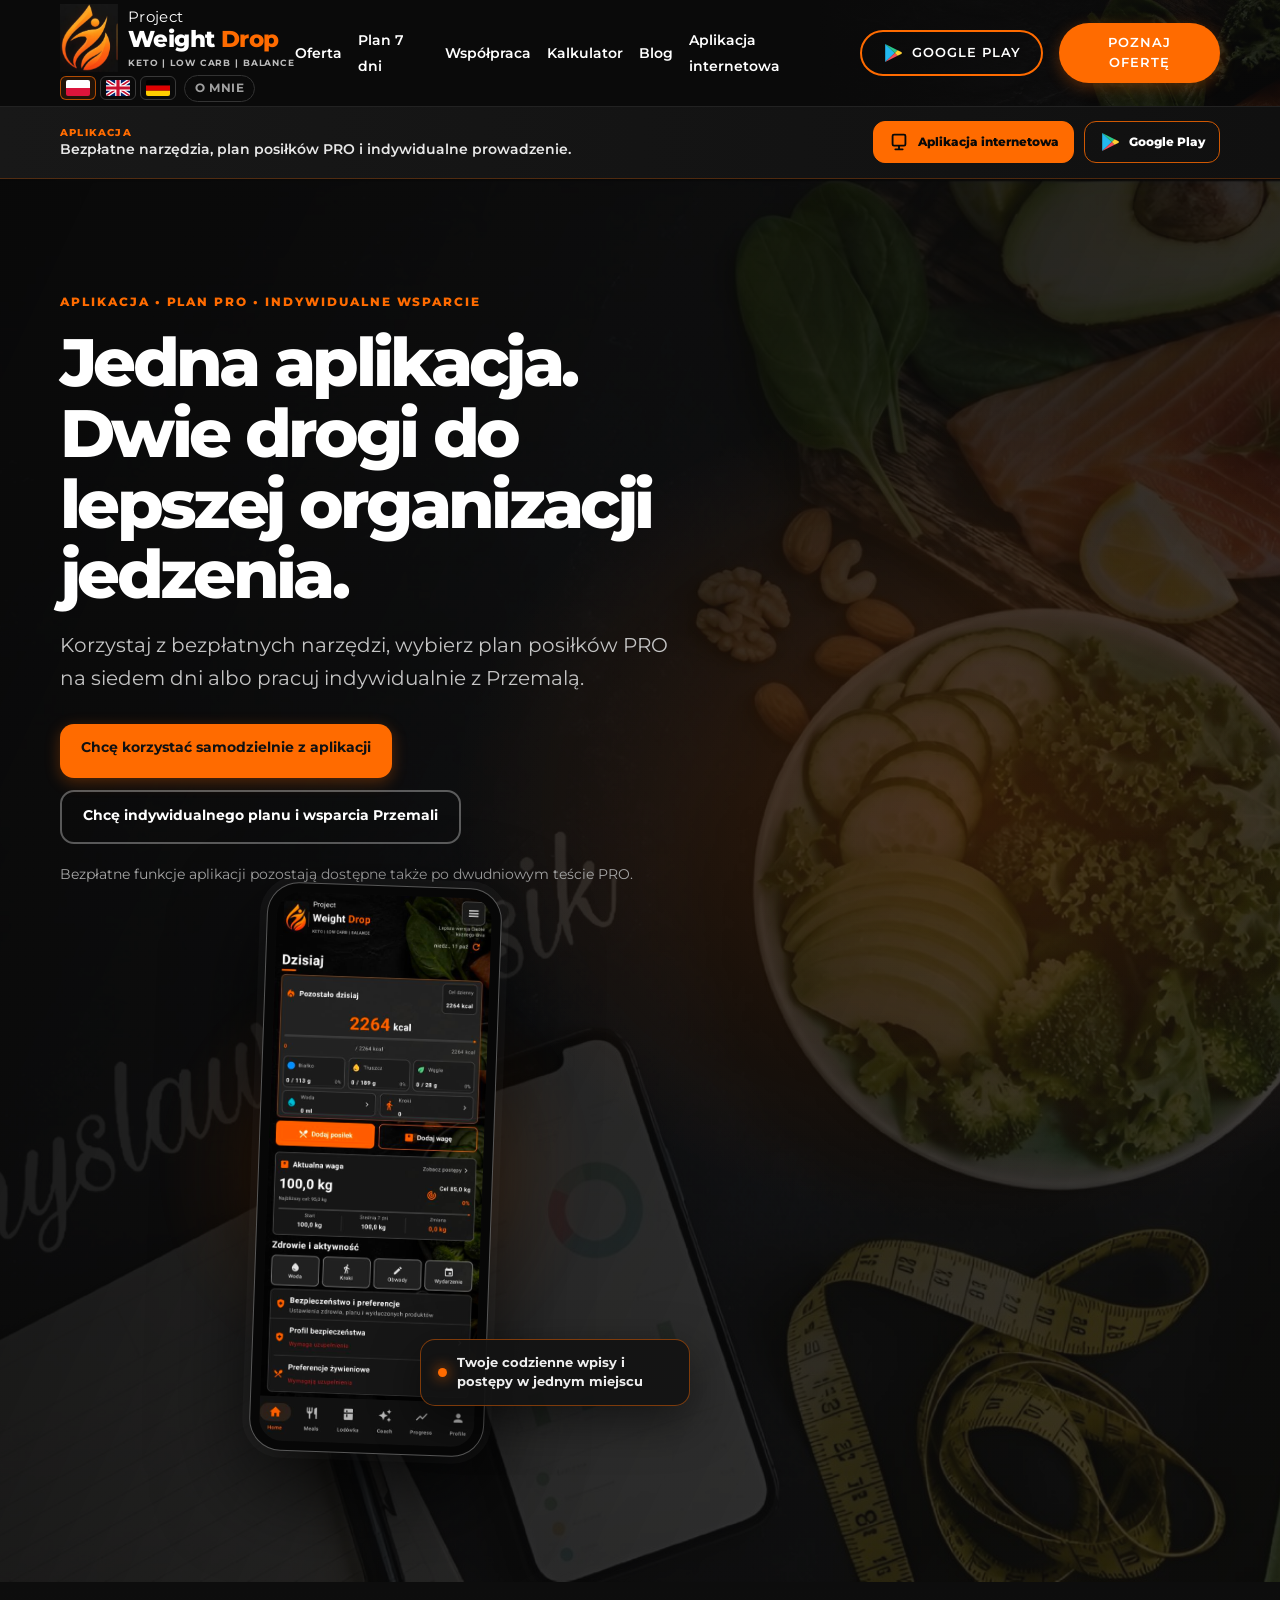
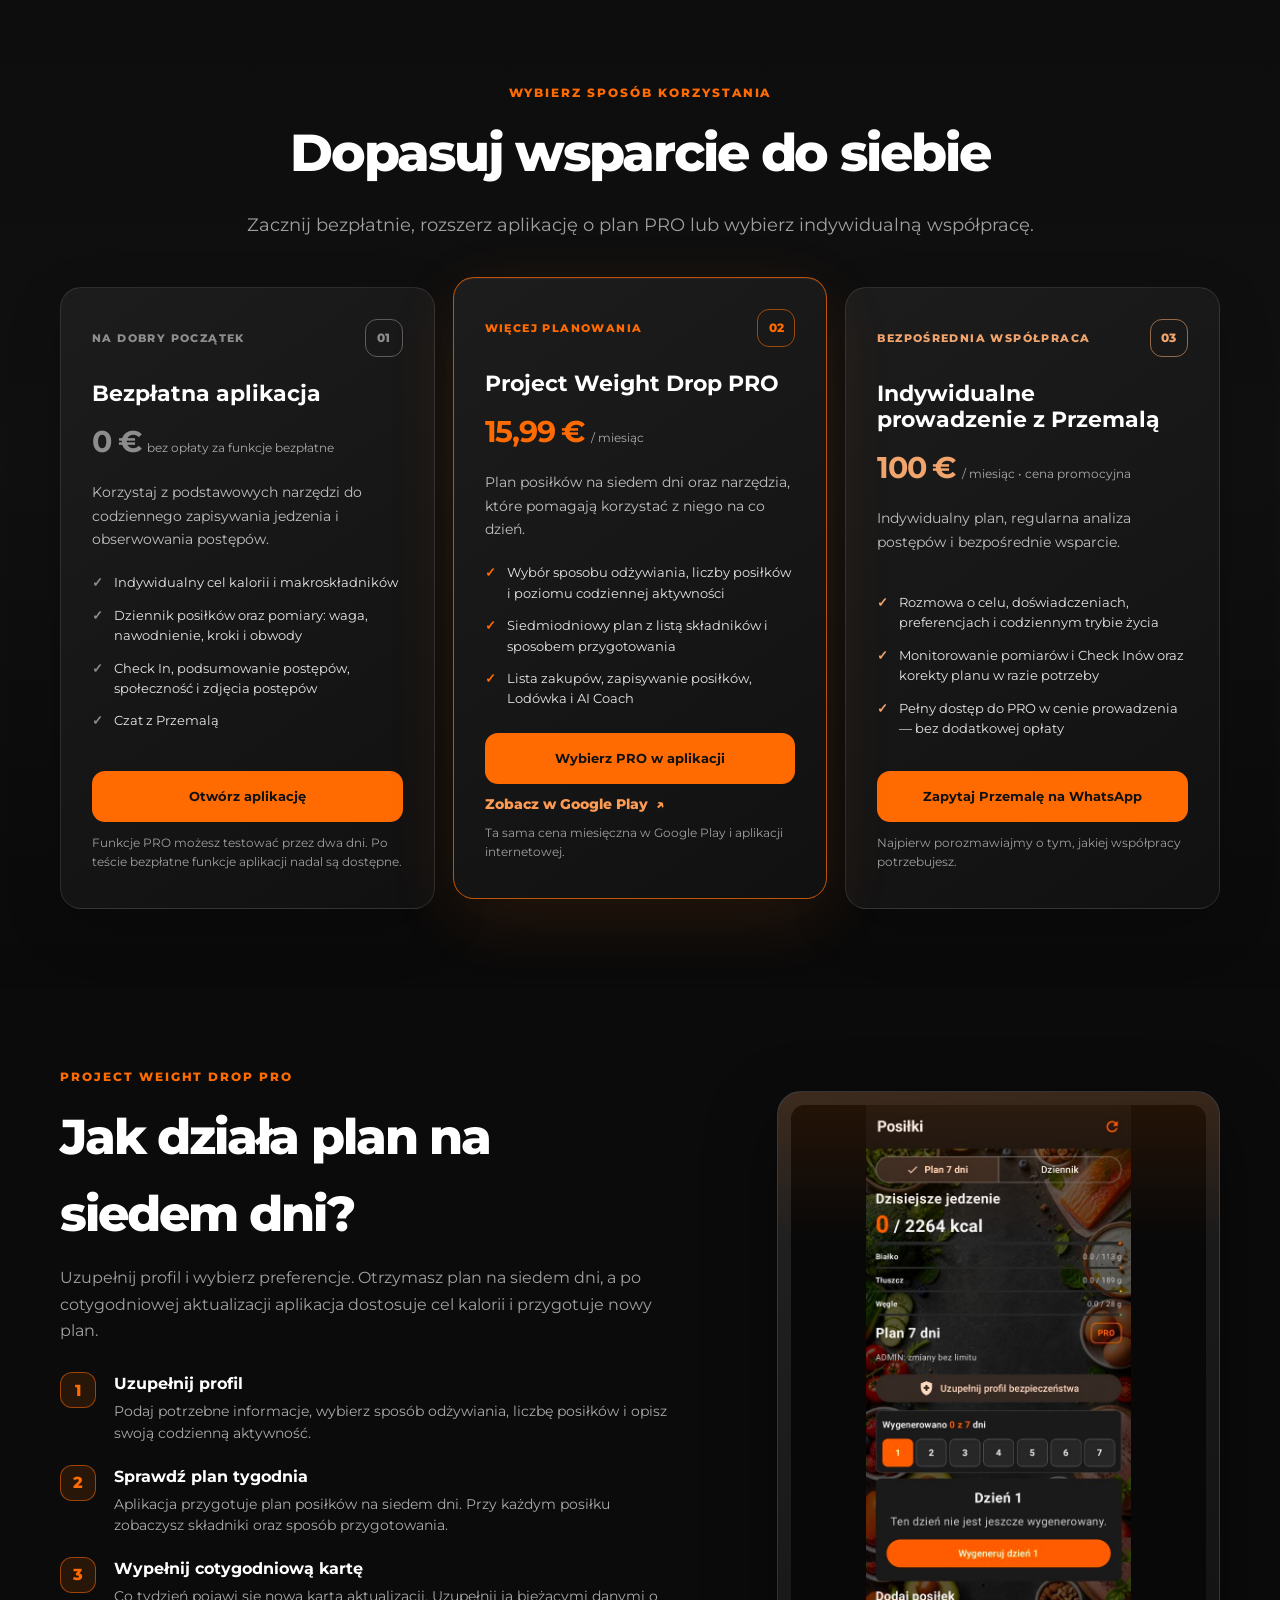
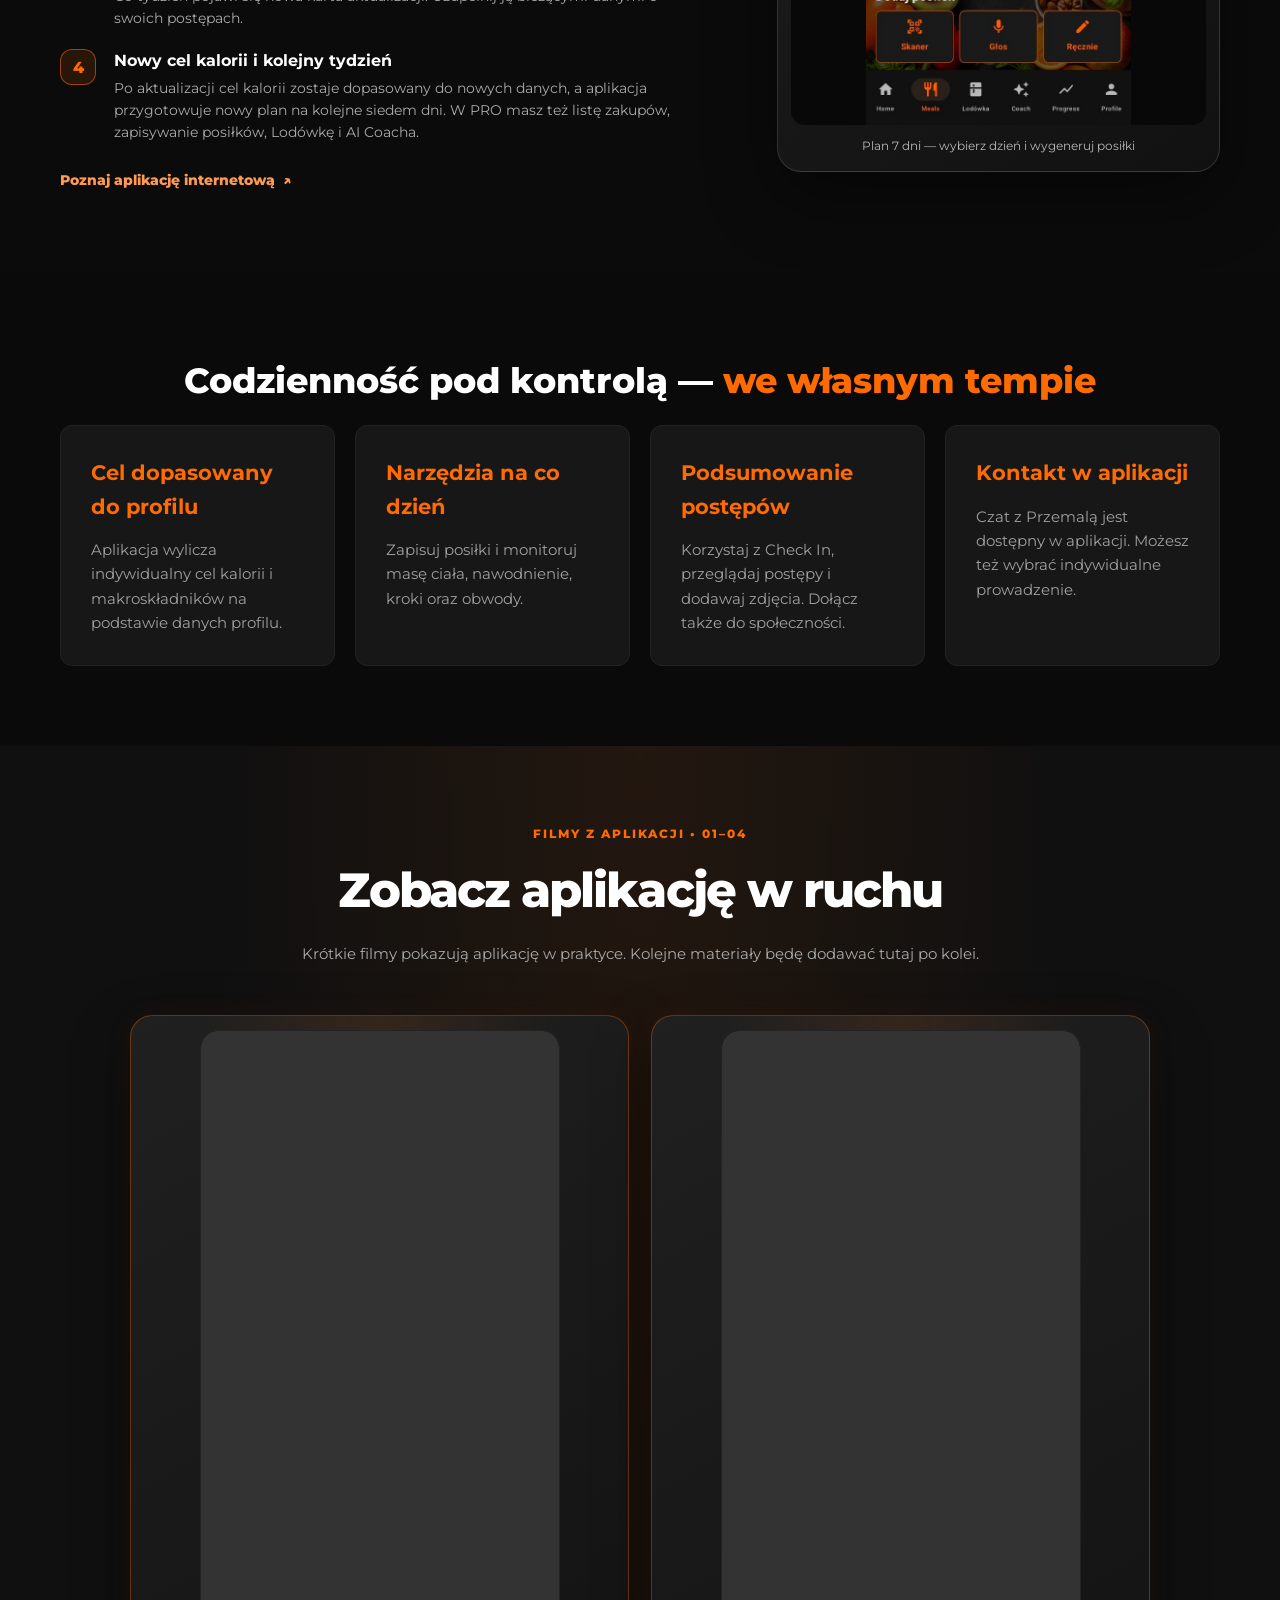
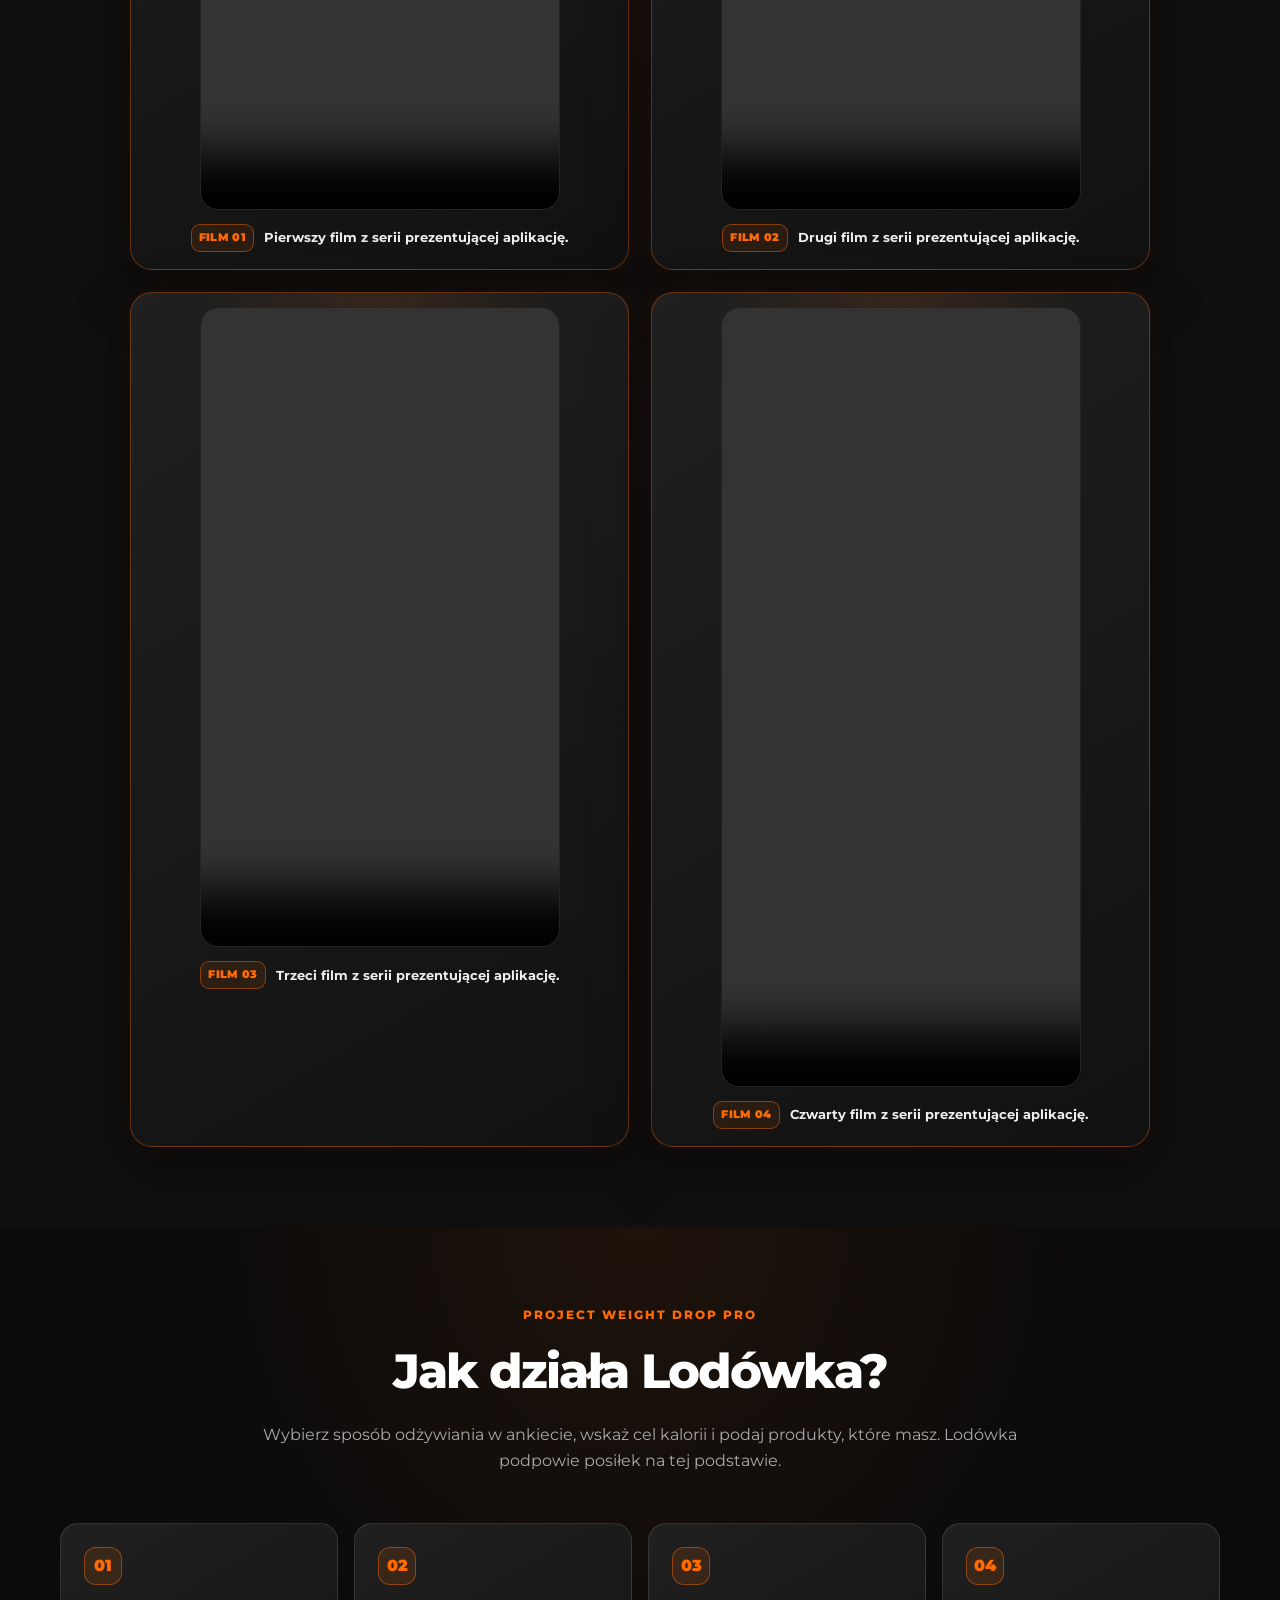
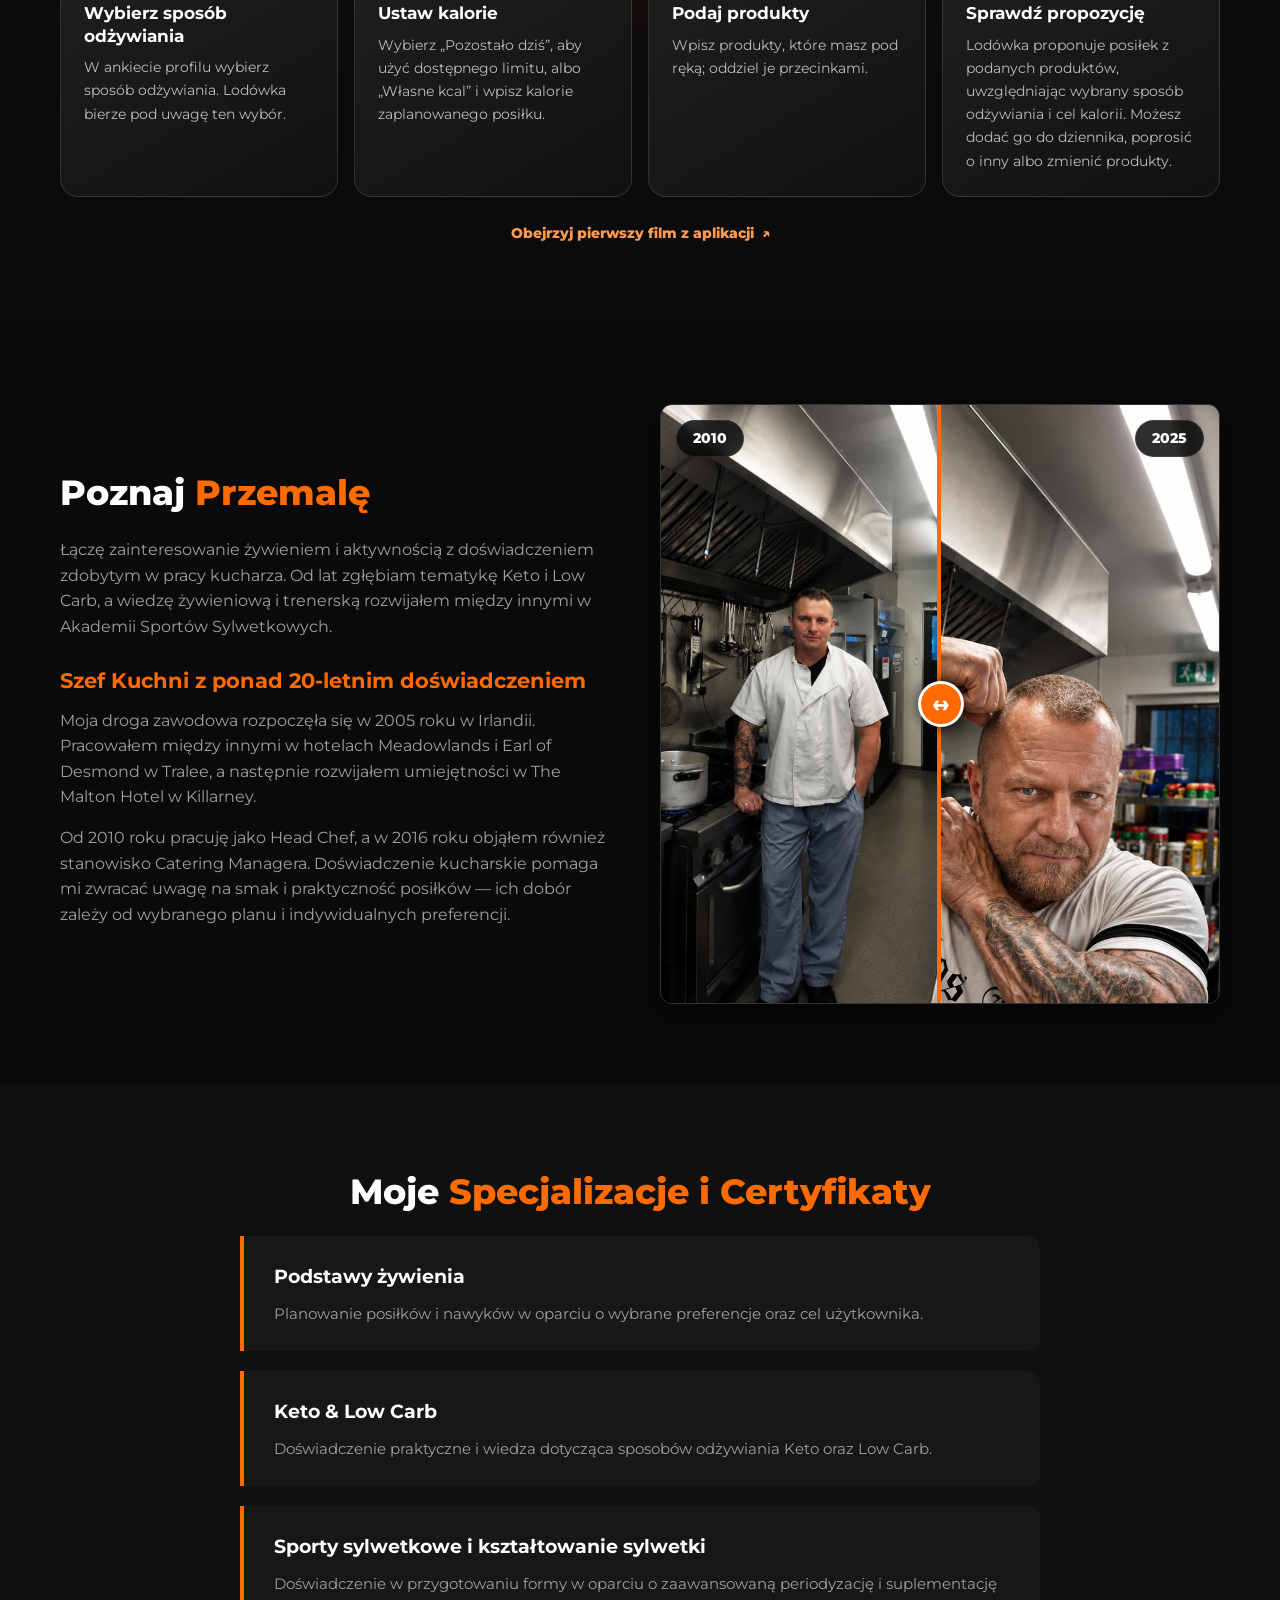
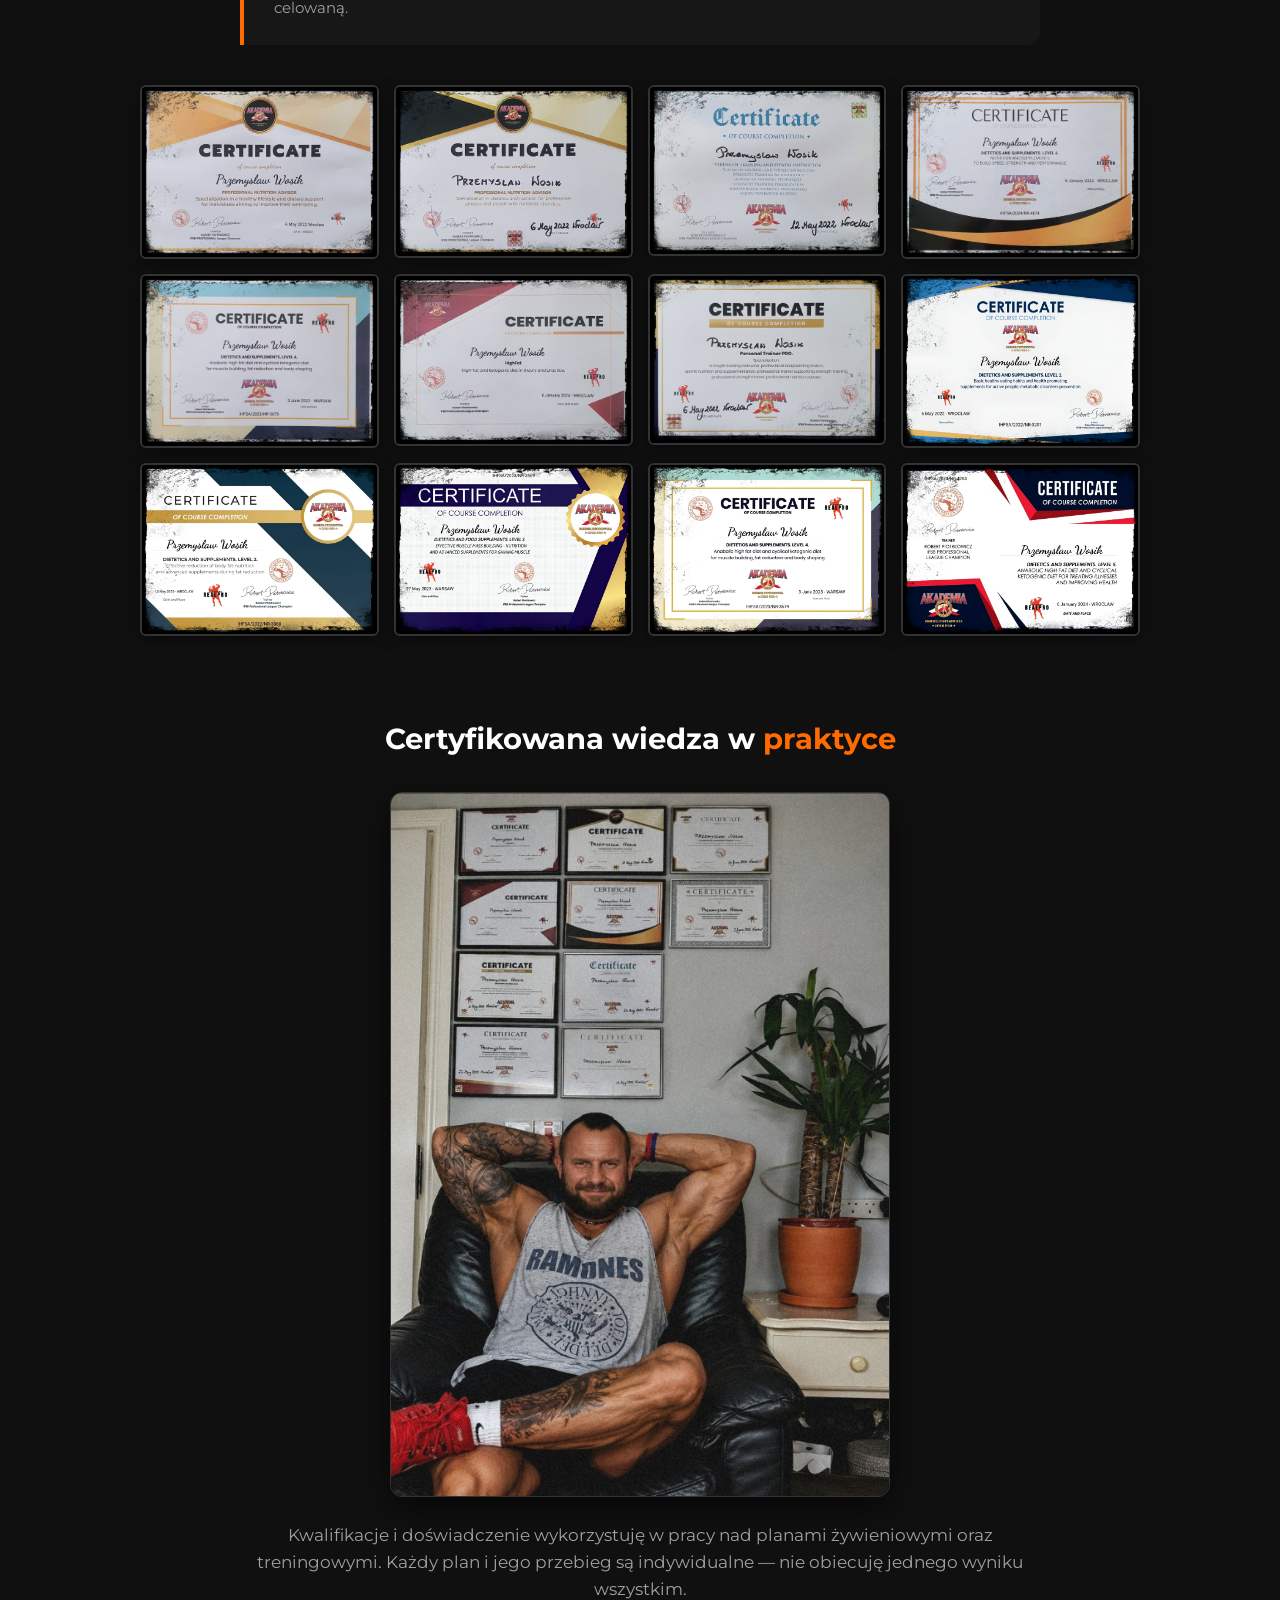
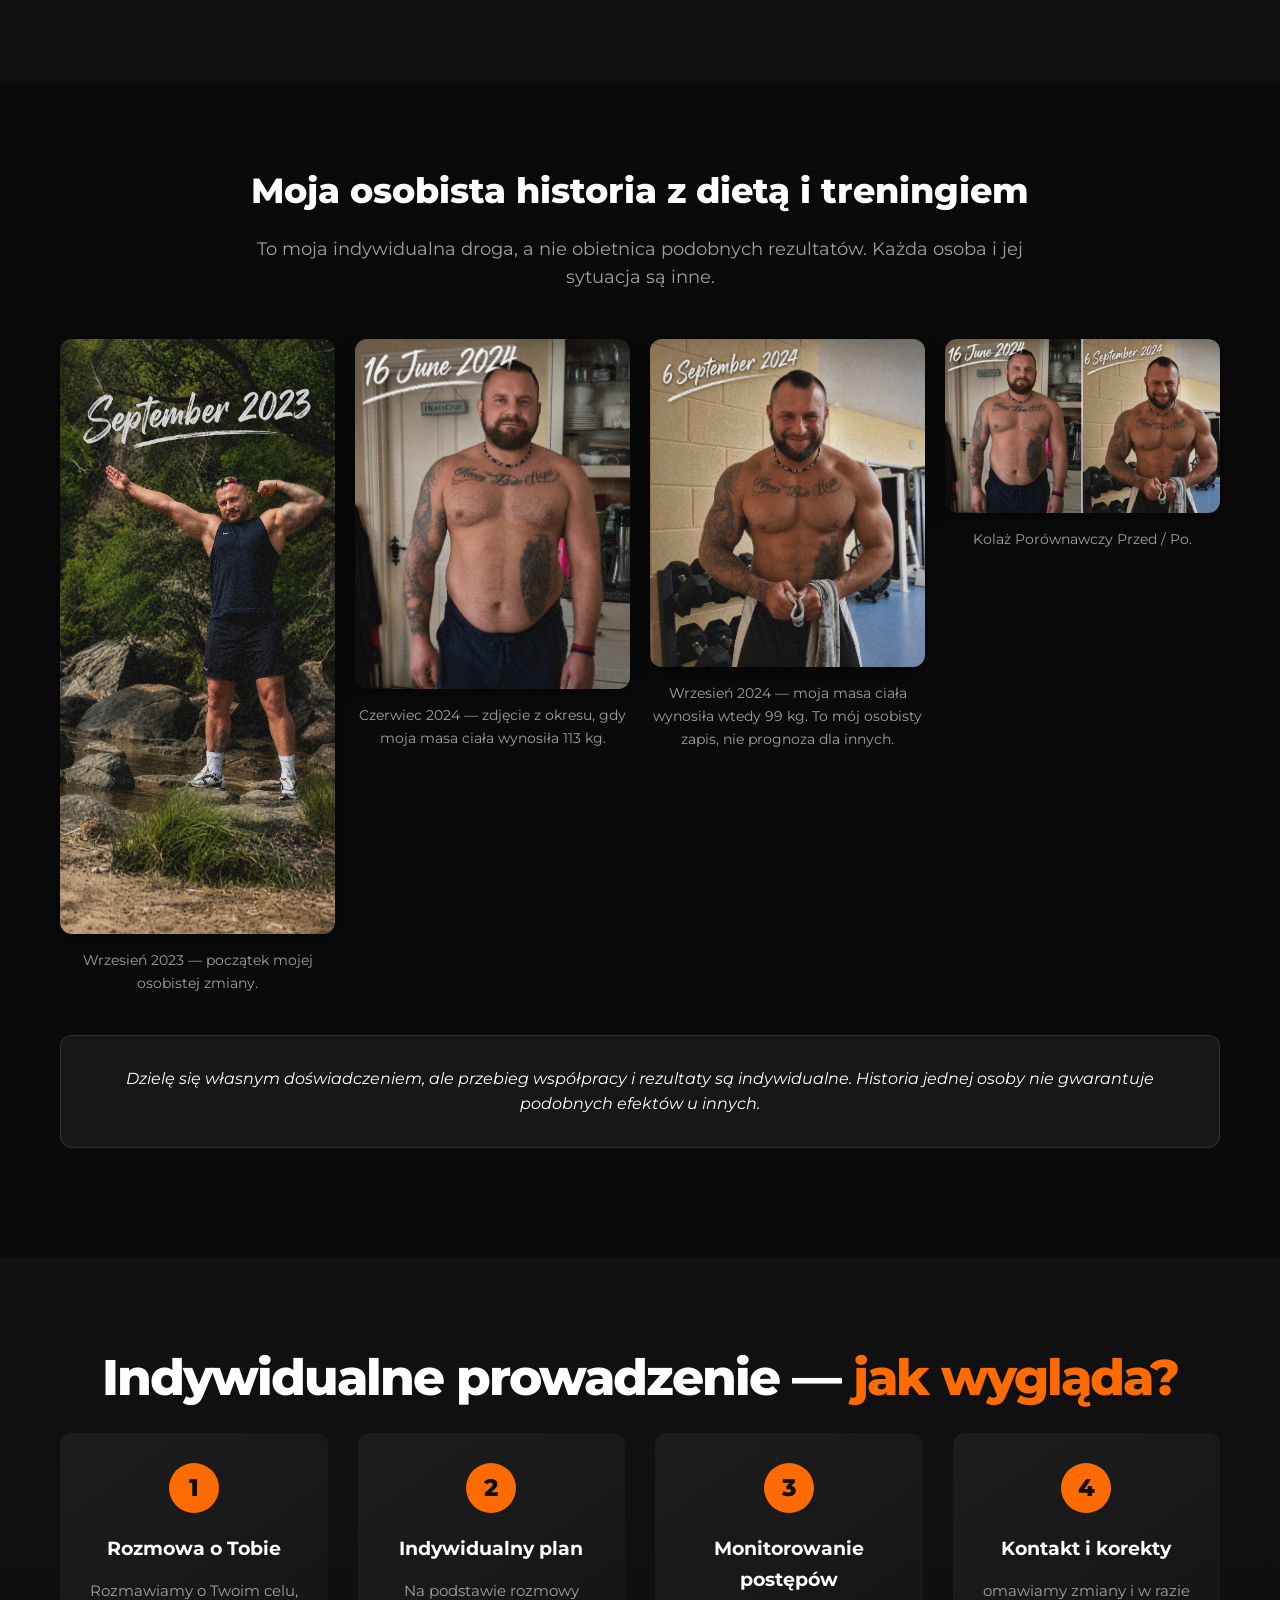
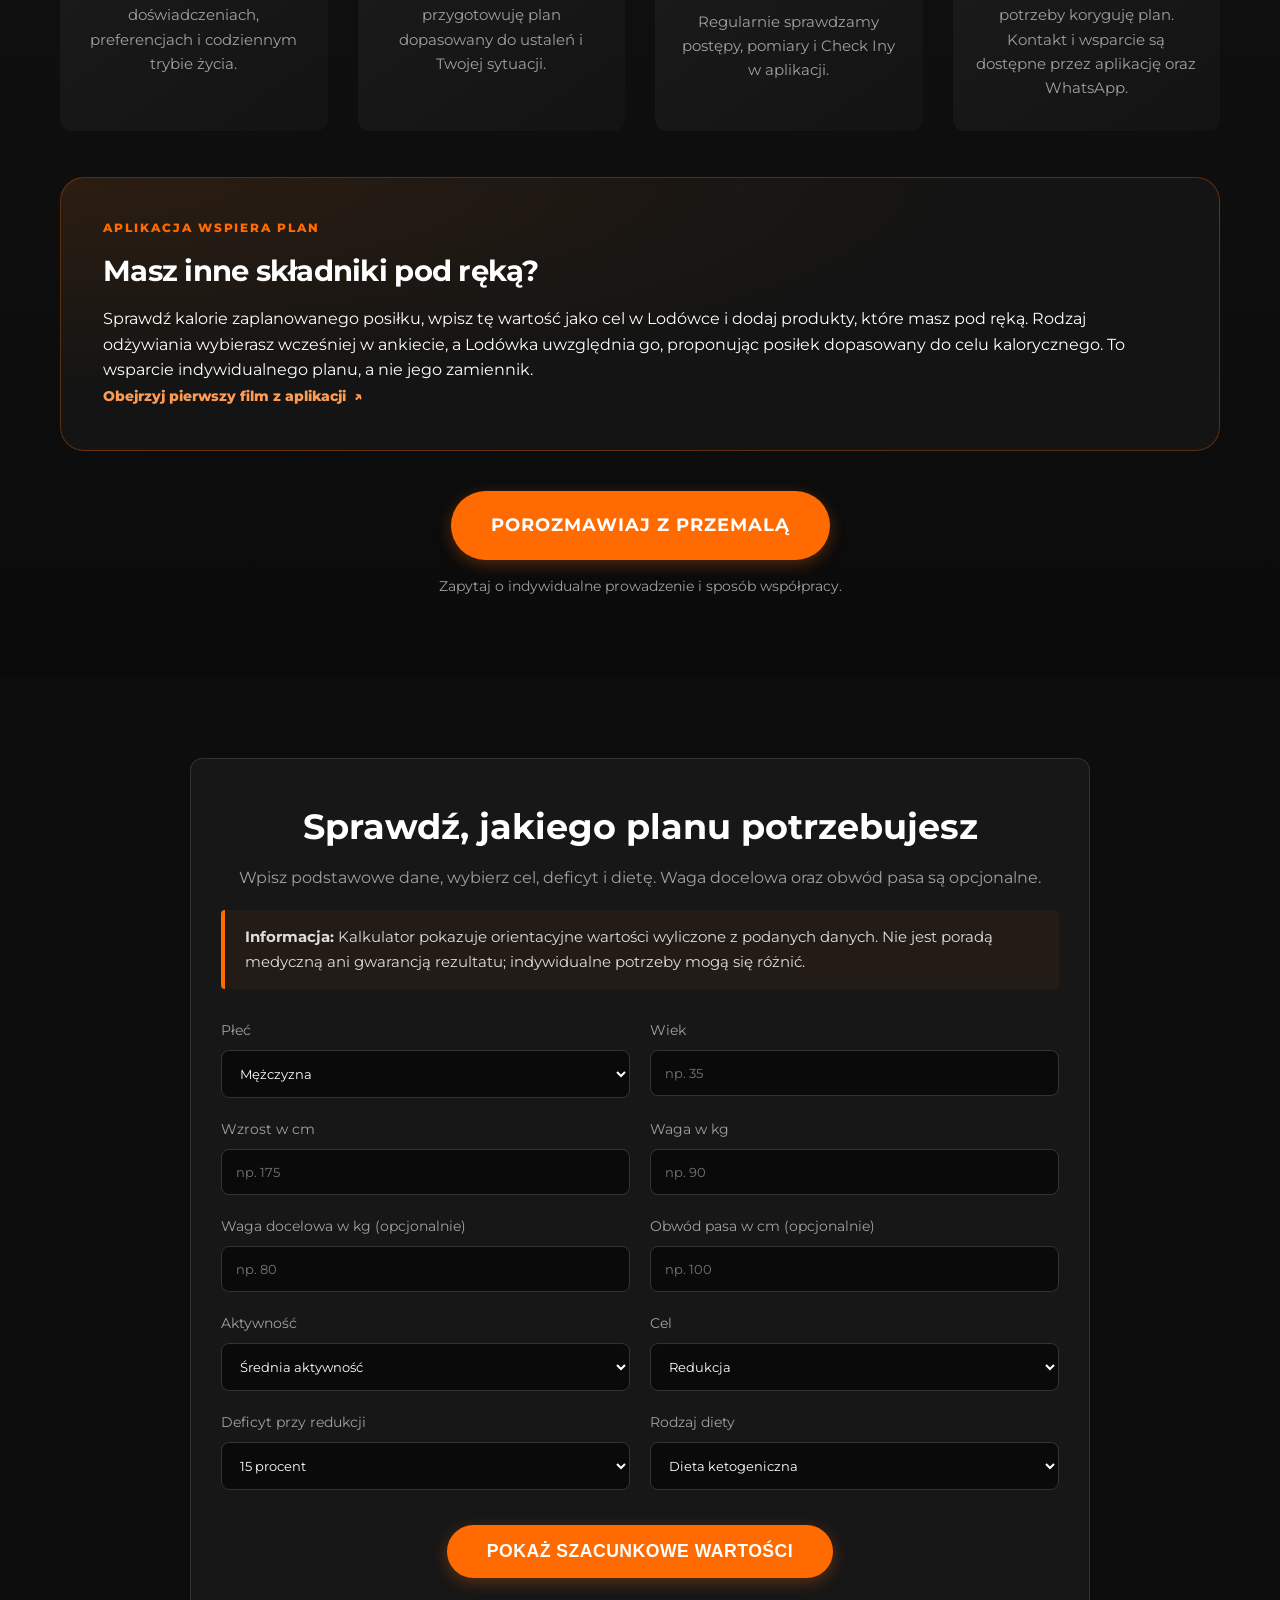
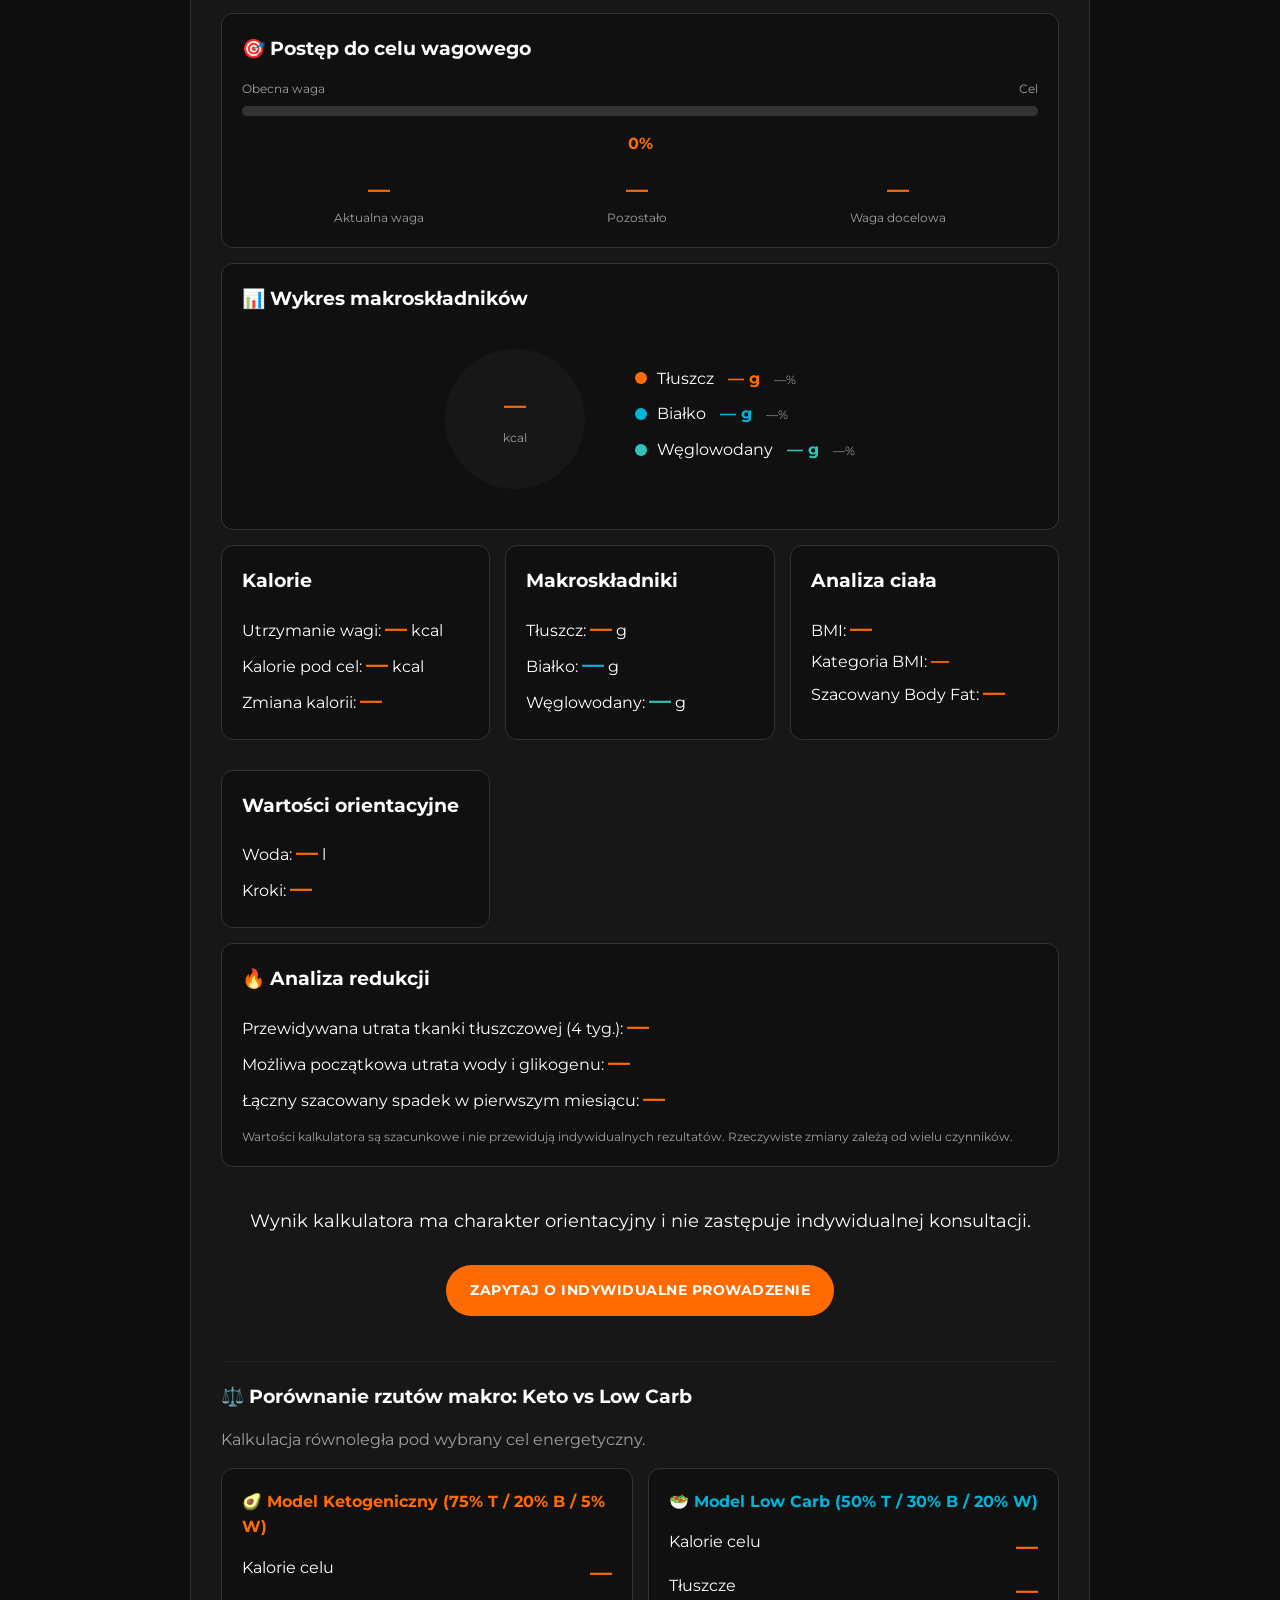
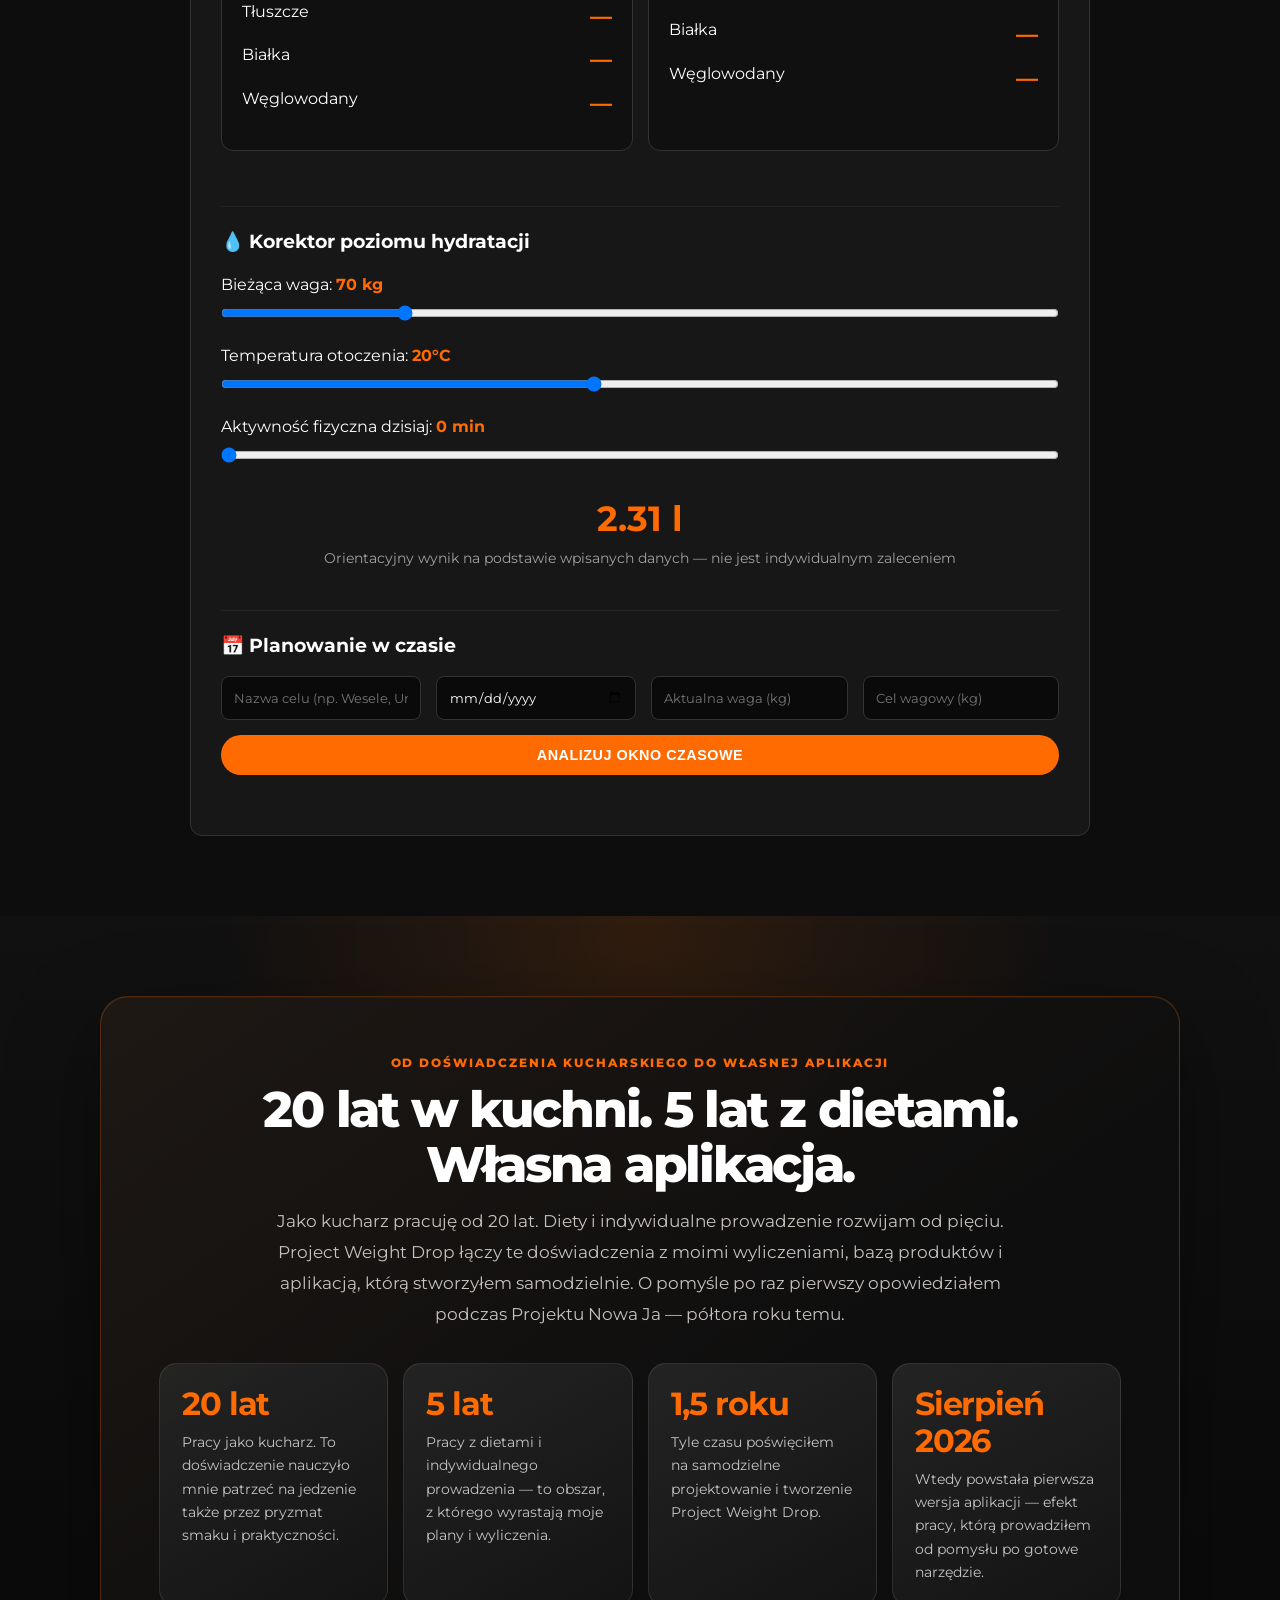
==== commit eb7079ca: "Add fourth app walkthrough video" ====
--- a/index.html
+++ b/index.html
@@ -1349,7 +1349,7 @@
         <section id="app-preview" class="app-screens-section" aria-labelledby="app-preview-title">
             <div class="container">
                 <div class="app-screens-heading">
-                    <p class="eyebrow" data-i18n="appPreviewEyebrow">FILMY Z APLIKACJI • 01–03</p>
+                    <p class="eyebrow" data-i18n="appPreviewEyebrow">FILMY Z APLIKACJI • 01–04</p>
                     <h2 id="app-preview-title" class="section-title" data-i18n="appPreviewTitle">Zobacz aplikację w ruchu</h2>
                     <p class="section-subtitle" data-i18n="appPreviewLead">Krótkie filmy pokazują aplikację w praktyce. Kolejne materiały będę dodawać tutaj po kolei.</p>
                 </div>
@@ -1381,6 +1381,15 @@
                             </video>
                         </div>
                         <figcaption><span class="app-screen-number" data-i18n="appVideo03Number">FILM 03</span><span data-i18n="appVideo03Caption">Trzeci film z serii prezentującej aplikację.</span></figcaption>
+                    </figure>
+                    <figure class="app-video-card" id="app-video-04">
+                        <div class="app-video-frame">
+                            <video controls playsinline preload="metadata" data-i18n-aria-label="appVideo04Label" aria-label="Film 04 — Project Weight Drop">
+                                <source src="/app-showcase/videos/app-walkthrough-04.mp4?v=20261014-04" type="video/mp4">
+                                <span data-i18n="appVideoFallback">Twoja przeglądarka nie obsługuje odtwarzania tego filmu.</span>
+                            </video>
+                        </div>
+                        <figcaption><span class="app-screen-number" data-i18n="appVideo04Number">FILM 04</span><span data-i18n="appVideo04Caption">Czwarty film z serii prezentującej aplikację.</span></figcaption>
                     </figure>
                 </div>
             </div>
@@ -2046,7 +2055,7 @@
                 sevenCta: "Poznaj aplikację internetową <span aria-hidden=\"true\">↗</span>",
                 mealsBeforeGenerationAlt: "Plan 7 dni przed wygenerowaniem pierwszego dnia",
                 mealsBeforeGenerationCaption: "Plan 7 dni — wybierz dzień i wygeneruj posiłki",
-                appPreviewEyebrow: "FILMY Z APLIKACJI • 01–03",
+                appPreviewEyebrow: "FILMY Z APLIKACJI • 01–04",
                 appPreviewTitle: "Zobacz aplikację w ruchu",
                 appPreviewLead: "Krótkie filmy pokazują aplikację w praktyce. Kolejne materiały będę dodawać tutaj po kolei.",
                 appVideoNumber: "FILM 01",
@@ -2058,6 +2067,9 @@
                 appVideo03Number: "FILM 03",
                 appVideo03Label: "Trzeci film z aplikacji Project Weight Drop",
                 appVideo03Caption: "Trzeci film z serii prezentującej aplikację.",
+                appVideo04Number: "FILM 04",
+                appVideo04Label: "Czwarty film z aplikacji Project Weight Drop",
+                appVideo04Caption: "Czwarty film z serii prezentującej aplikację.",
                 appVideoFallback: "Twoja przeglądarka nie obsługuje odtwarzania tego filmu.",
                 screen03Alt: "Wygenerowany plan posiłków na siedem dni",
                 screen03Caption: "Plan 7 dni — wygenerowany dzień z posiłkami",
@@ -2286,7 +2298,7 @@
                 sevenCta: "Explore the web app <span aria-hidden=\"true\">↗</span>",
                 mealsBeforeGenerationAlt: "Seven-day plan before the first day is generated",
                 mealsBeforeGenerationCaption: "Seven-day plan — choose a day and generate its meals",
-                appPreviewEyebrow: "APP VIDEOS • 01–03",
+                appPreviewEyebrow: "APP VIDEOS • 01–04",
                 appPreviewTitle: "See the app in action",
                 appPreviewLead: "Short videos show the app in practice. More clips will be added here in sequence.",
                 appVideoNumber: "VIDEO 01",
@@ -2298,6 +2310,9 @@
                 appVideo03Number: "VIDEO 03",
                 appVideo03Label: "Third Project Weight Drop app video",
                 appVideo03Caption: "The third video in the app showcase series.",
+                appVideo04Number: "VIDEO 04",
+                appVideo04Label: "Fourth Project Weight Drop app video",
+                appVideo04Caption: "The fourth video in the app showcase series.",
                 appVideoFallback: "Your browser does not support video playback.",
                 screen03Alt: "Generated seven-day meal plan",
                 screen03Caption: "Seven-day plan — a generated day with meals",
@@ -2516,7 +2531,7 @@
                 sevenCta: "Web-App ansehen <span aria-hidden=\"true\">↗</span>",
                 mealsBeforeGenerationAlt: "Sieben-Tage-Plan vor der Generierung des ersten Tages",
                 mealsBeforeGenerationCaption: "Sieben-Tage-Plan — Tag wählen und Mahlzeiten generieren",
-                appPreviewEyebrow: "APP-VIDEOS • 01–03",
+                appPreviewEyebrow: "APP-VIDEOS • 01–04",
                 appPreviewTitle: "Die App in Bewegung erleben",
                 appPreviewLead: "Kurze Videos zeigen die App in der Praxis. Weitere Clips ergänze ich hier der Reihe nach.",
                 appVideoNumber: "VIDEO 01",
@@ -2528,6 +2543,9 @@
                 appVideo03Number: "VIDEO 03",
                 appVideo03Label: "Drittes Project Weight Drop App-Video",
                 appVideo03Caption: "Das dritte Video der App-Präsentationsreihe.",
+                appVideo04Number: "VIDEO 04",
+                appVideo04Label: "Viertes Project Weight Drop App-Video",
+                appVideo04Caption: "Das vierte Video der App-Präsentationsreihe.",
                 appVideoFallback: "Dein Browser unterstützt keine Videowiedergabe.",
                 screen03Alt: "Generierter Sieben-Tage-Speiseplan",
                 screen03Caption: "Sieben-Tage-Plan — ein generierter Tag mit Mahlzeiten",
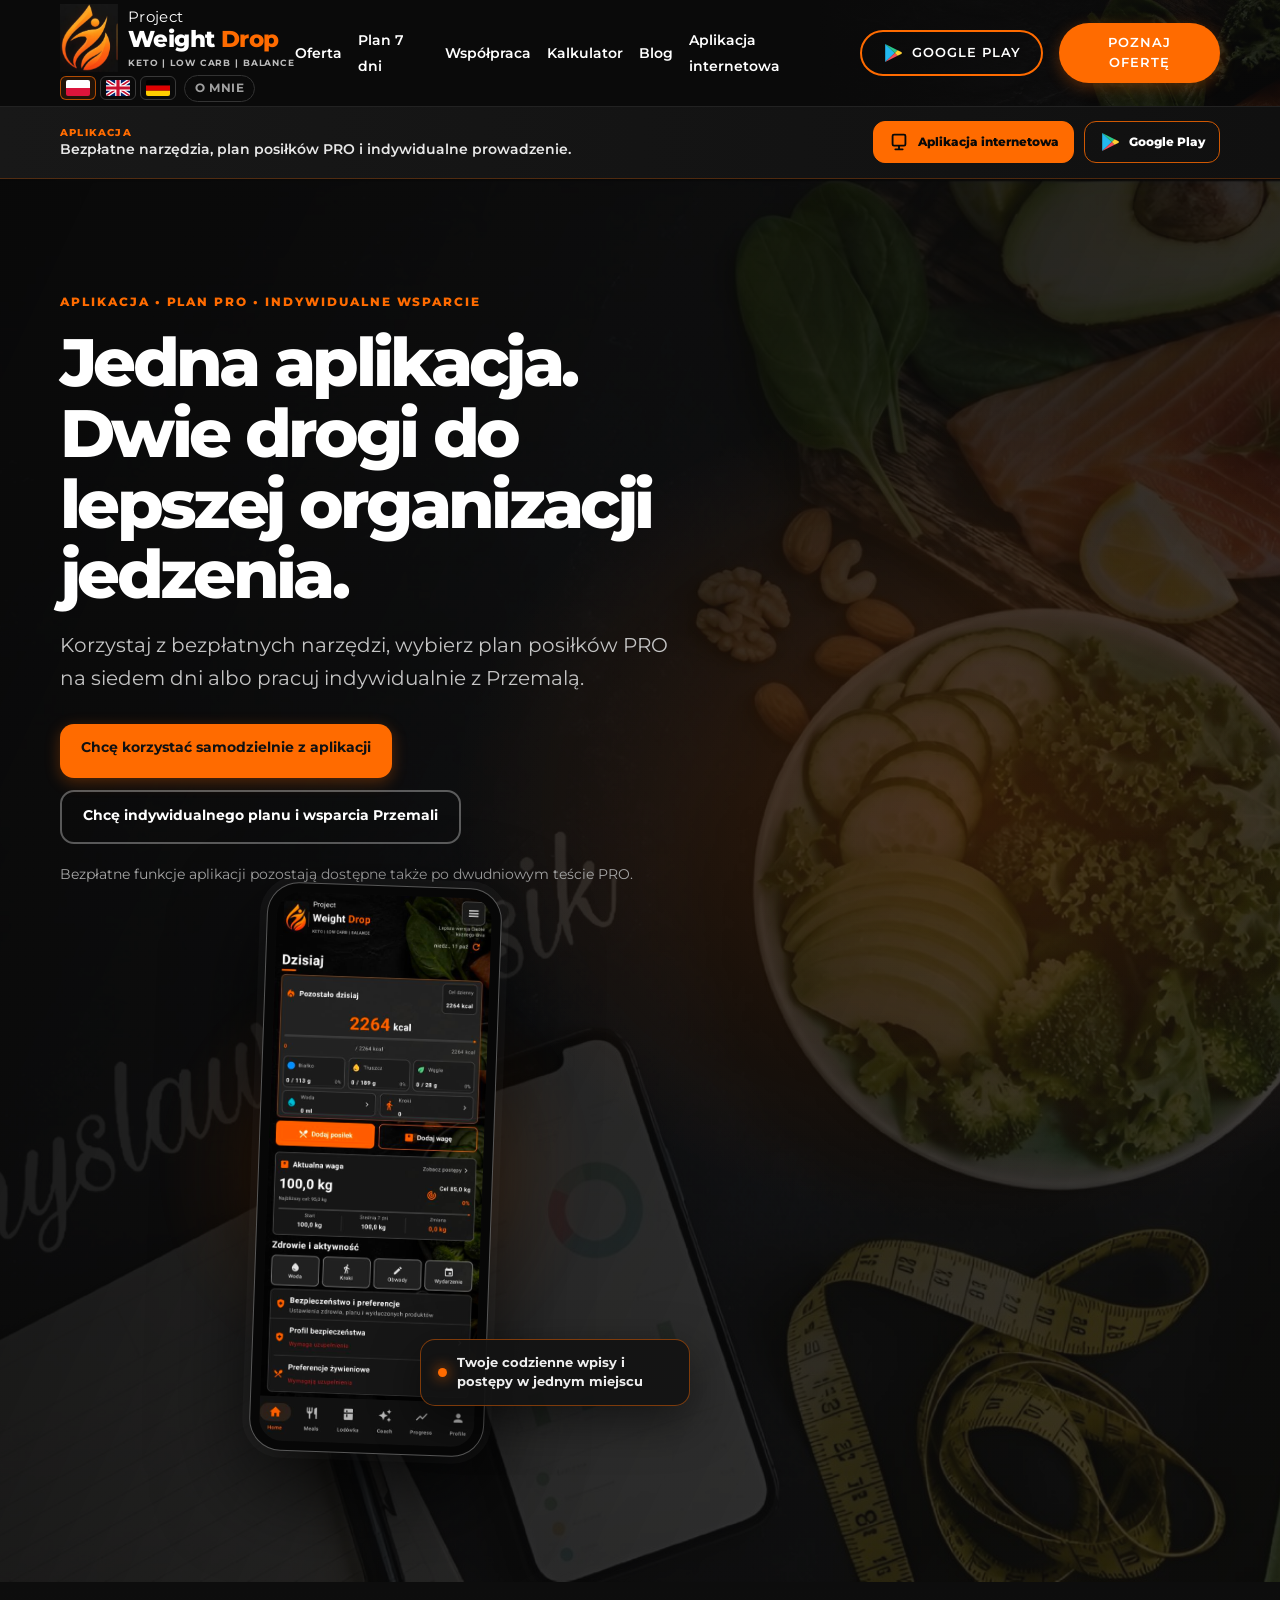
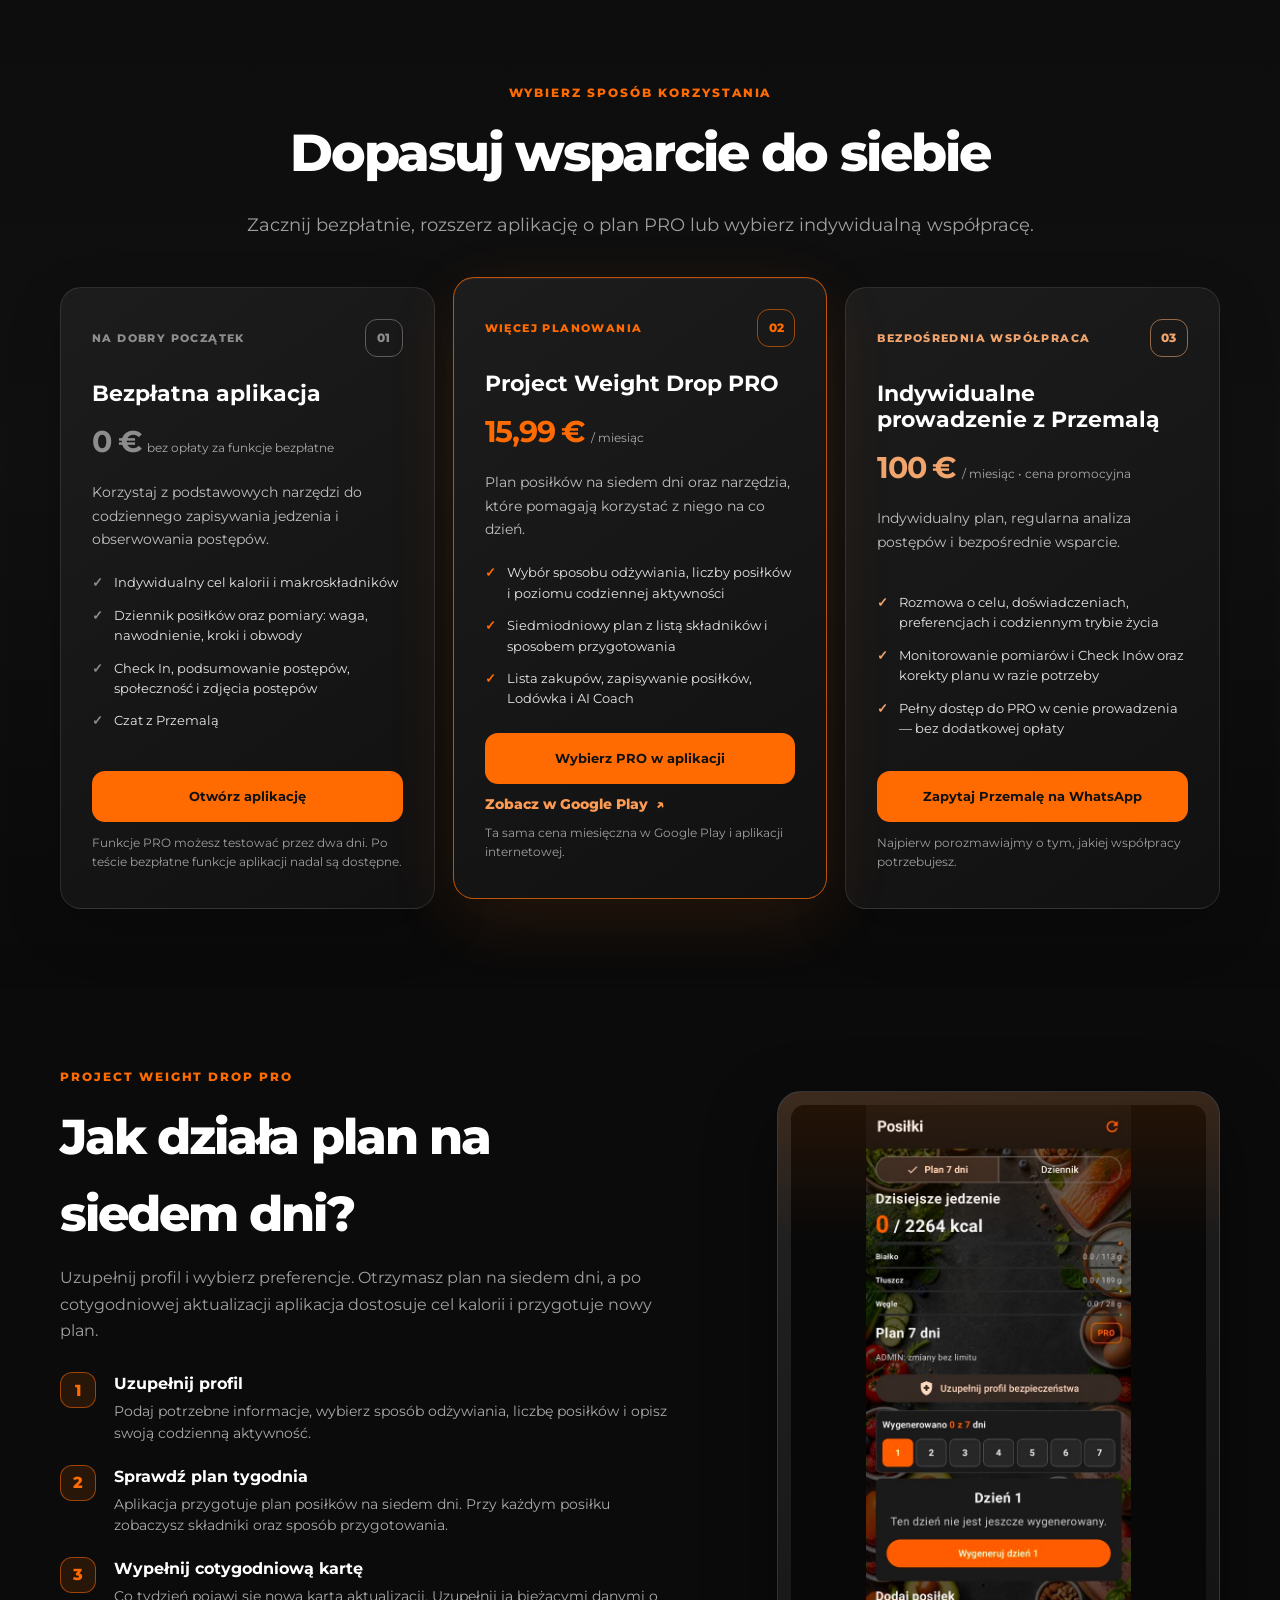
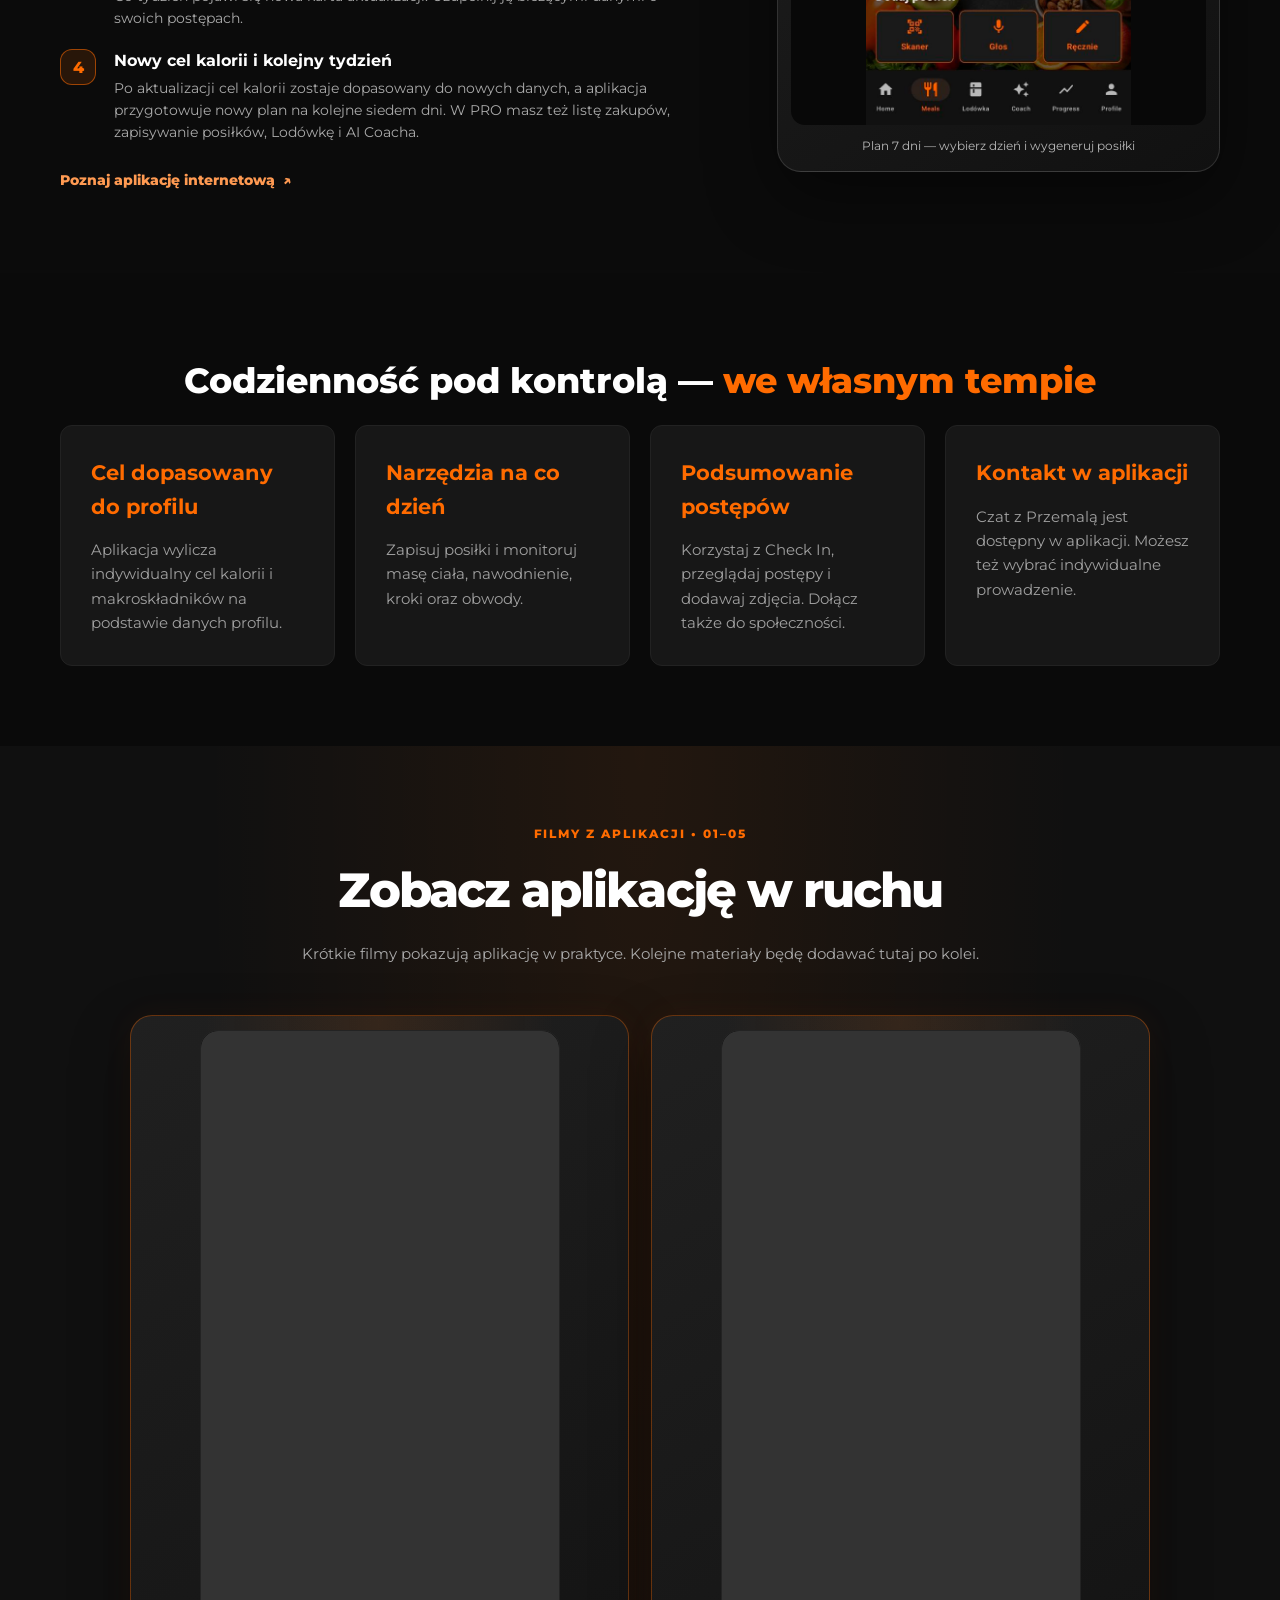
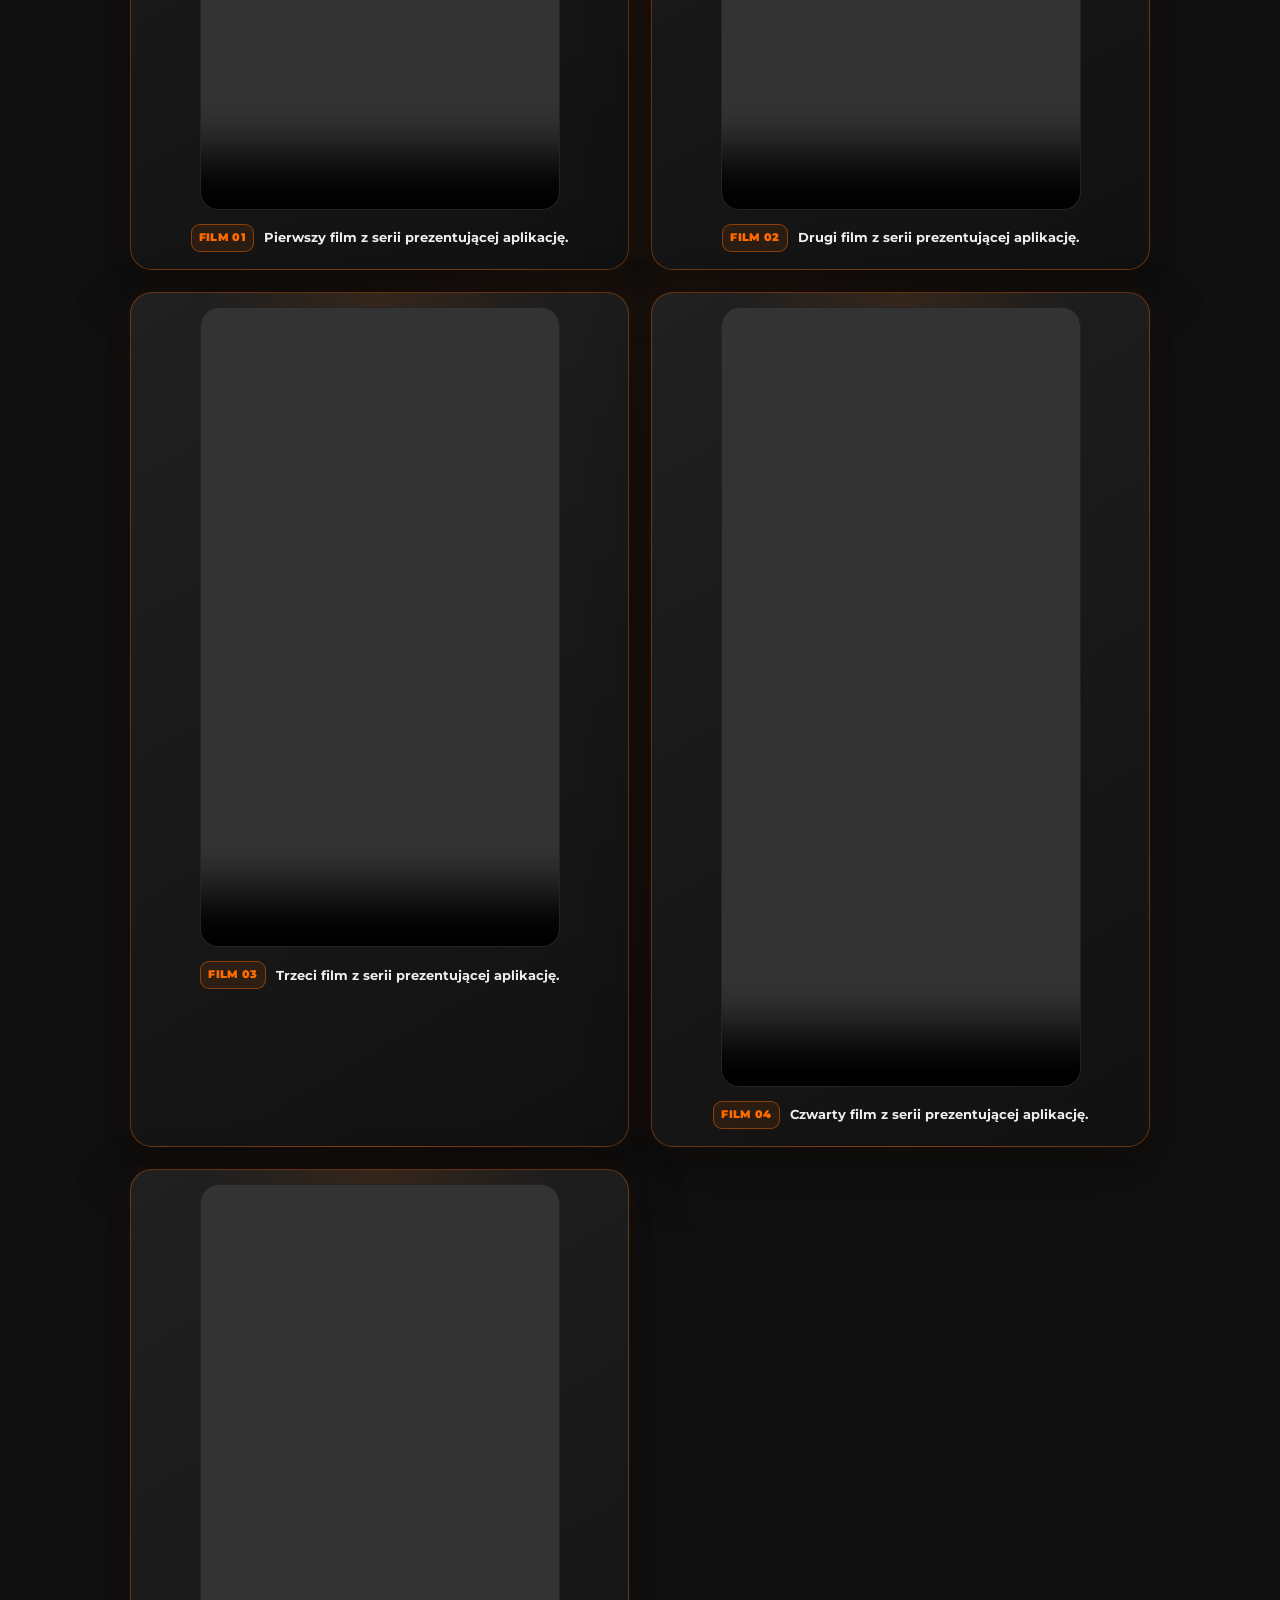
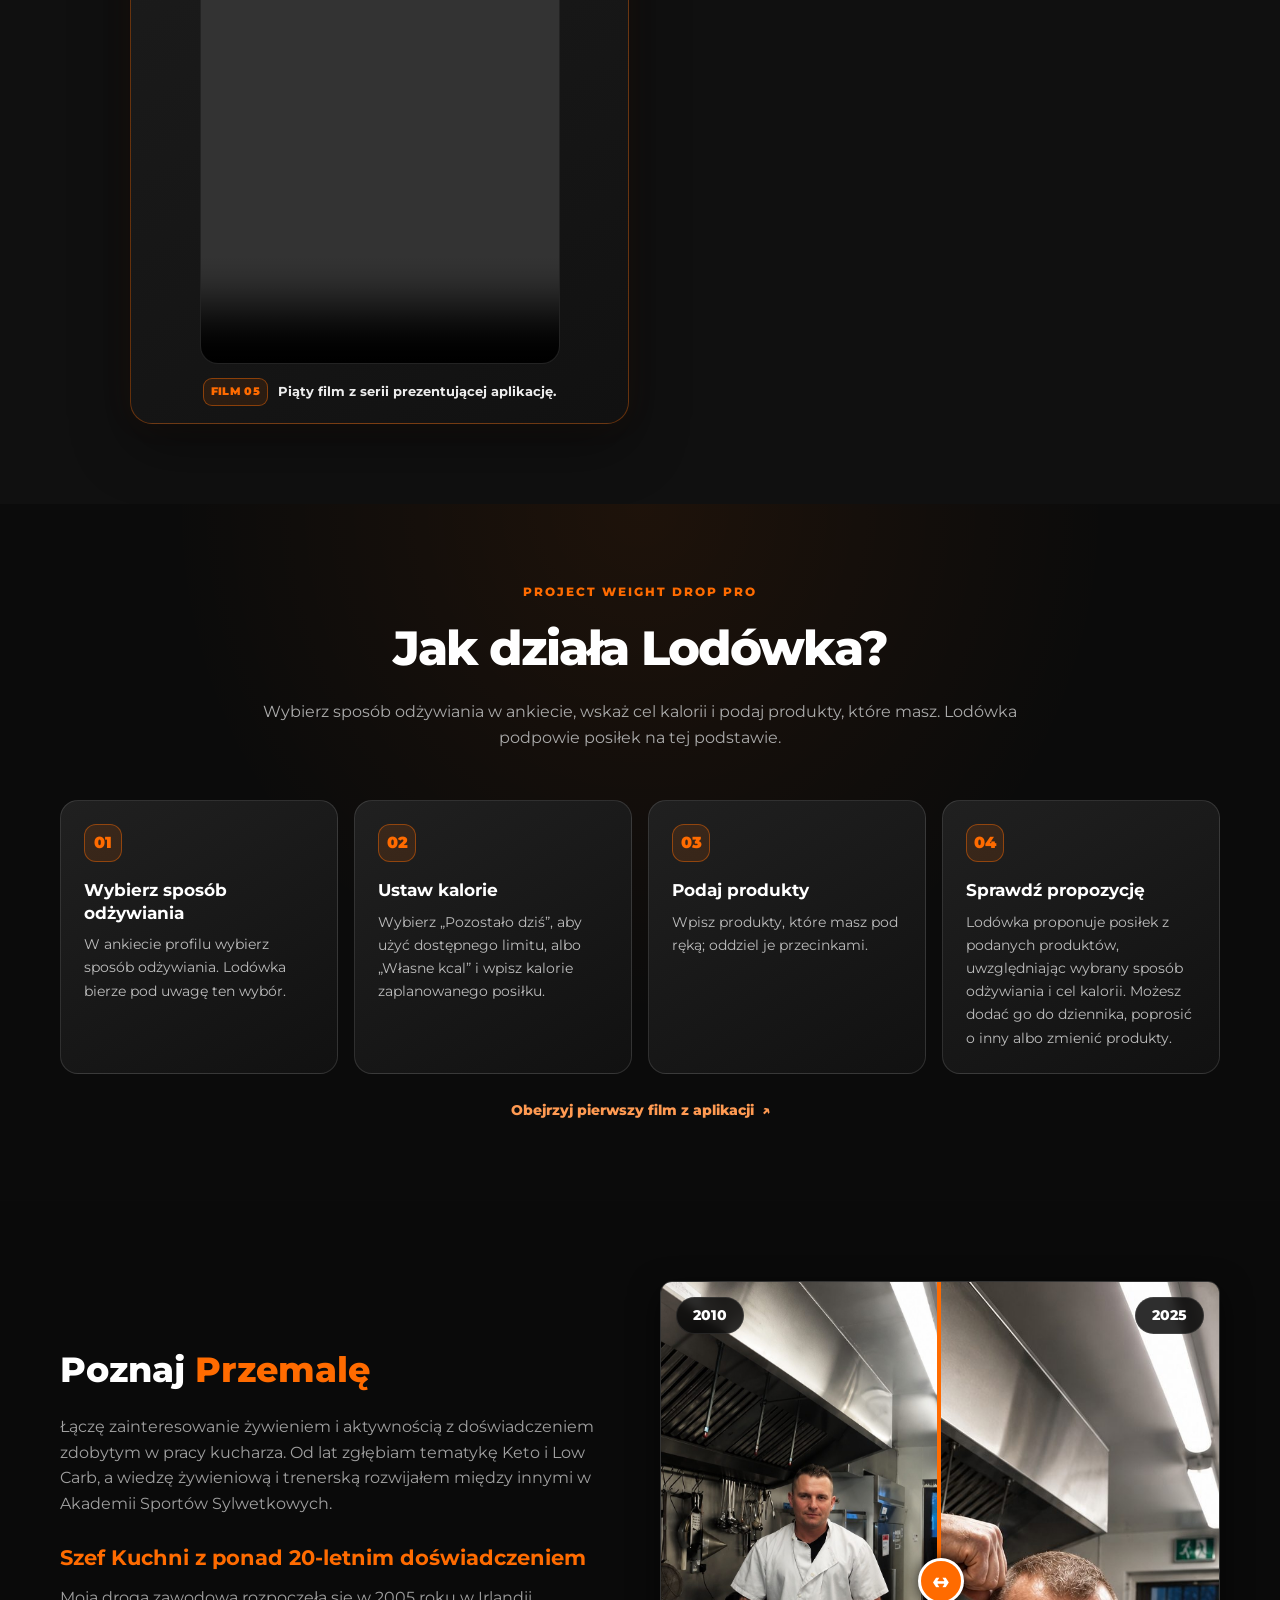
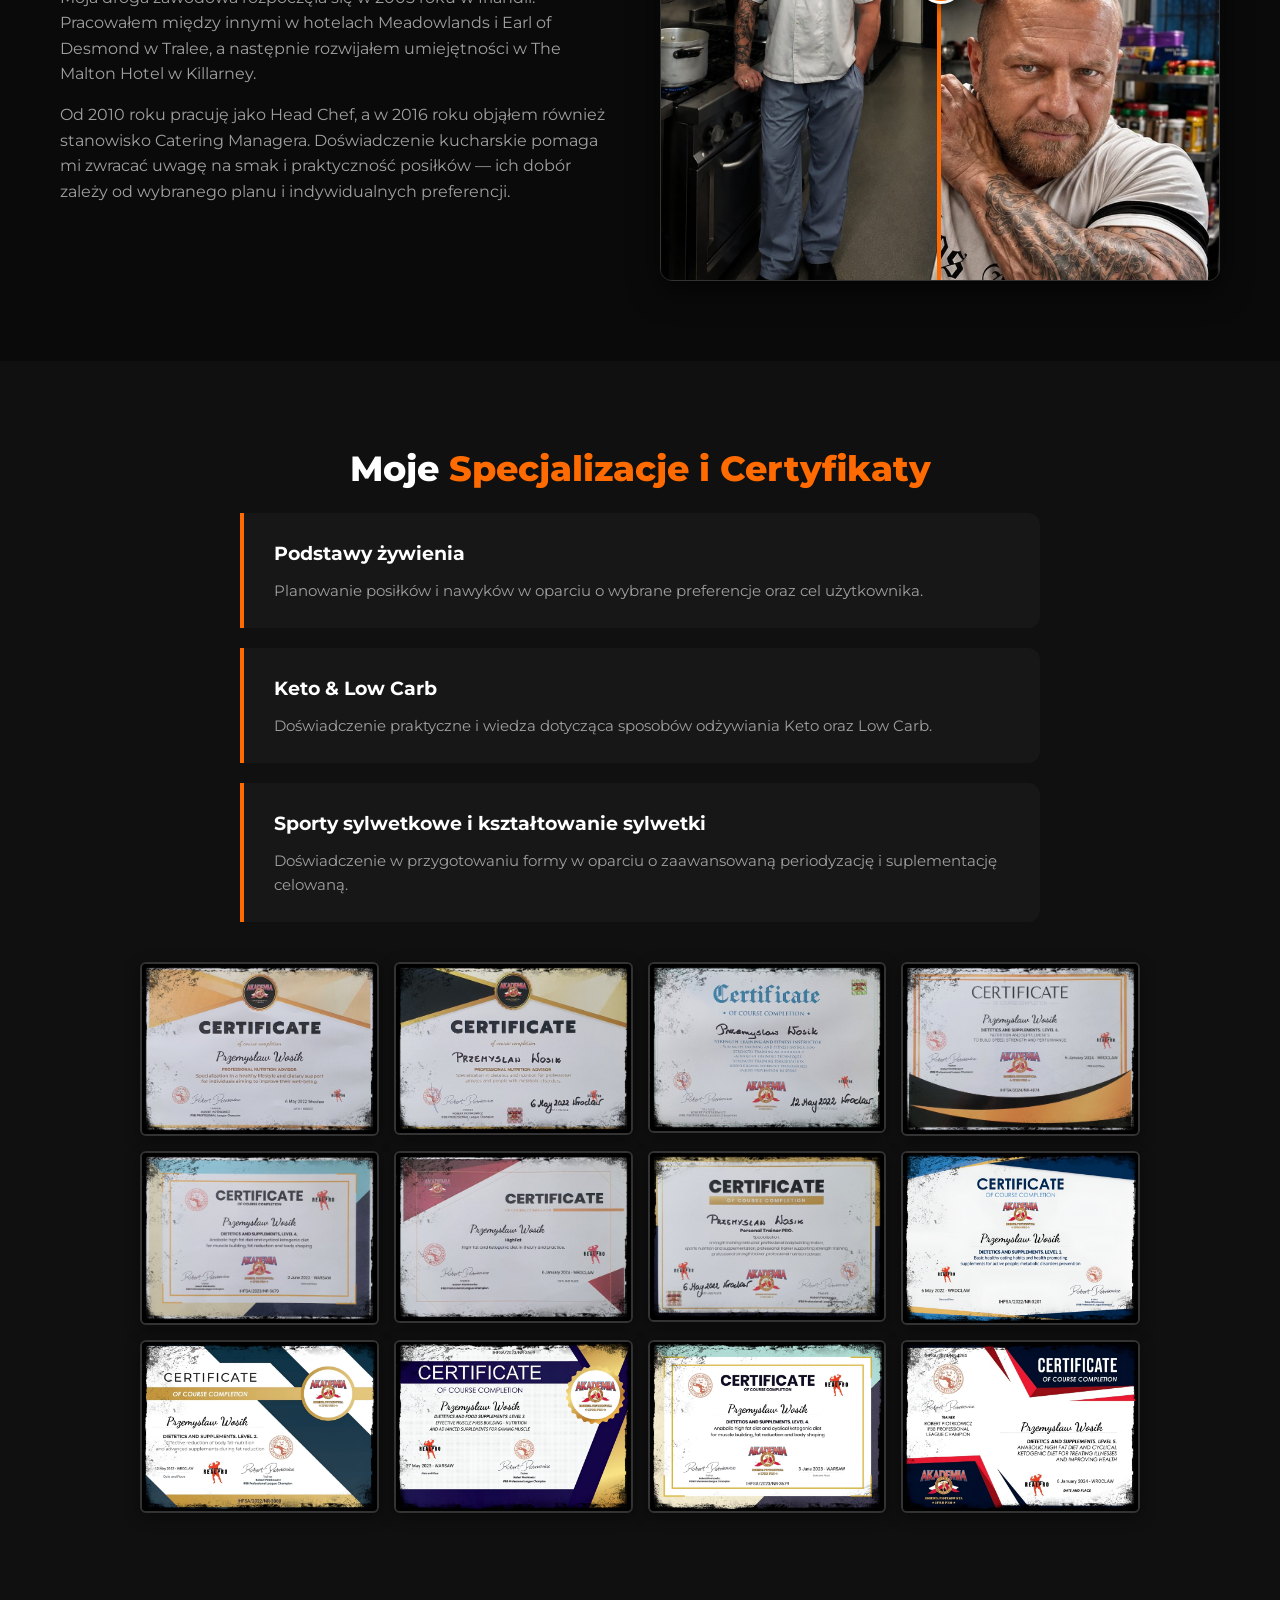
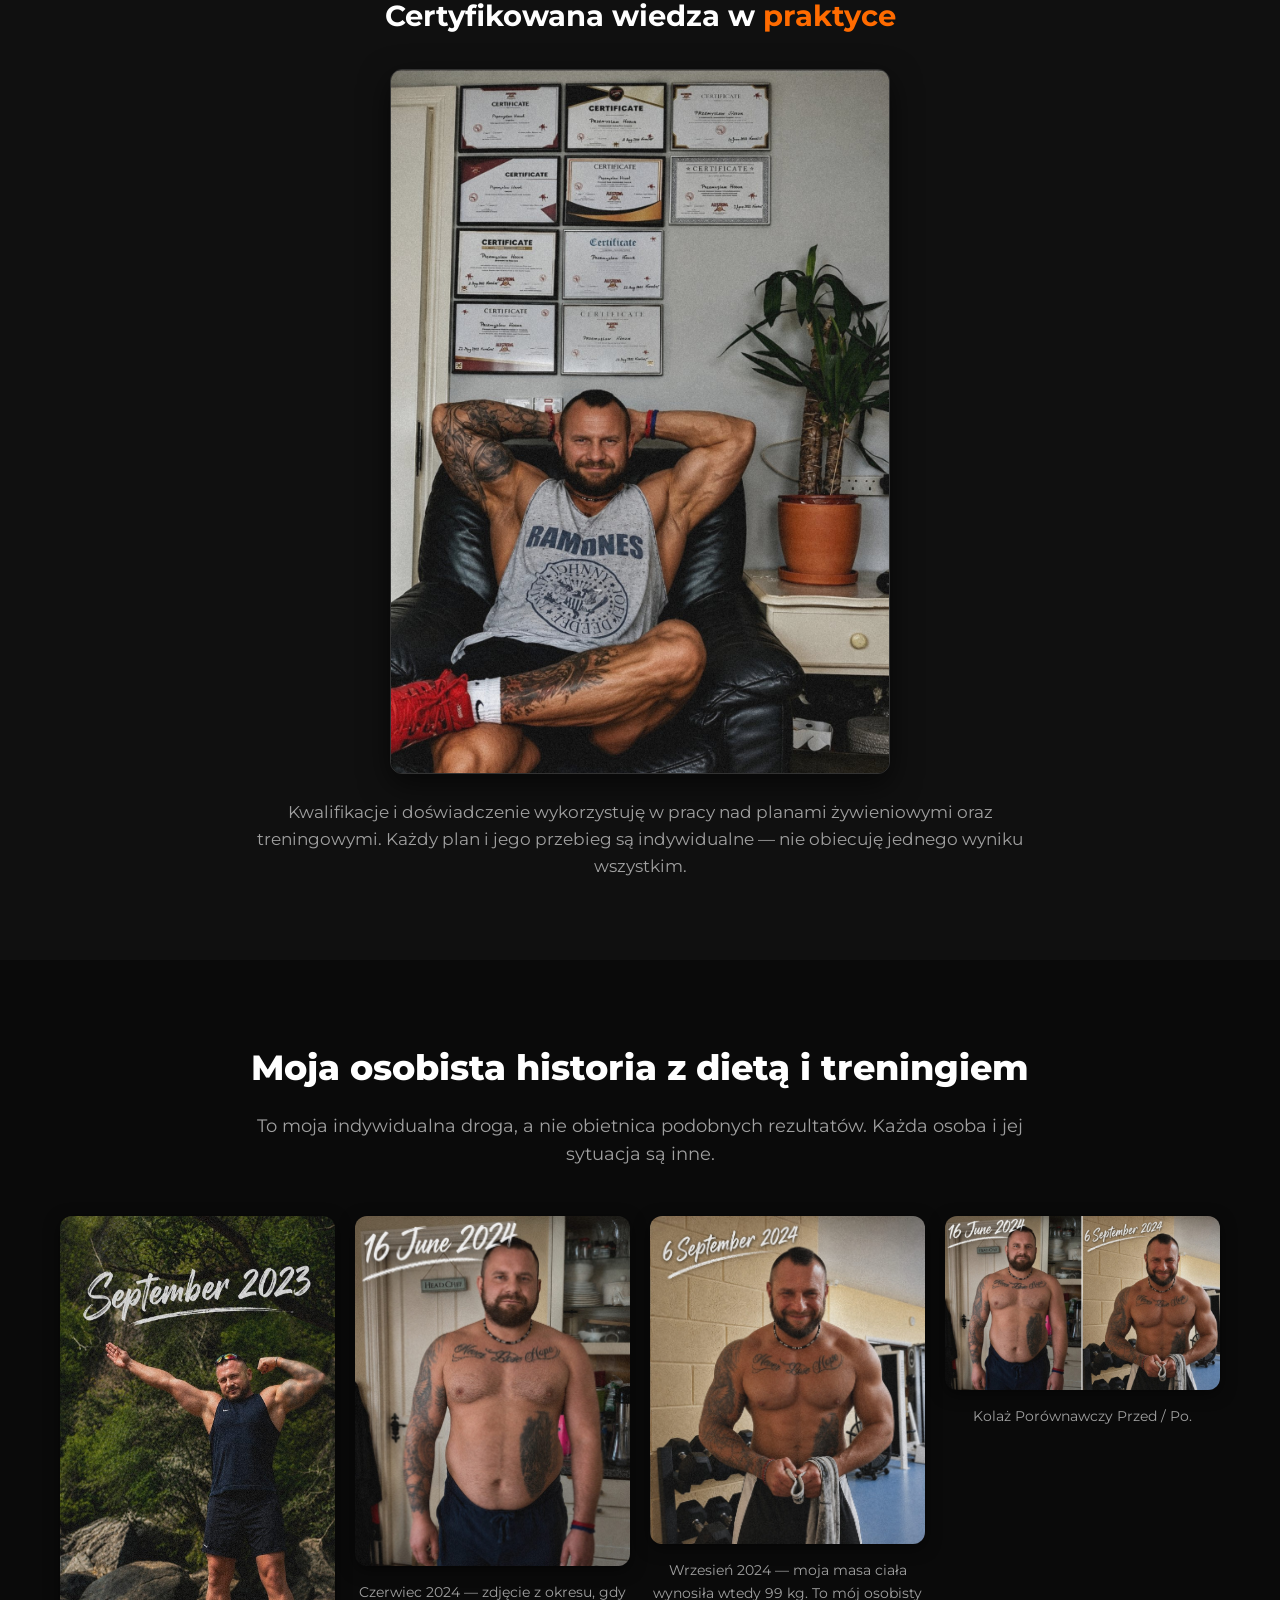
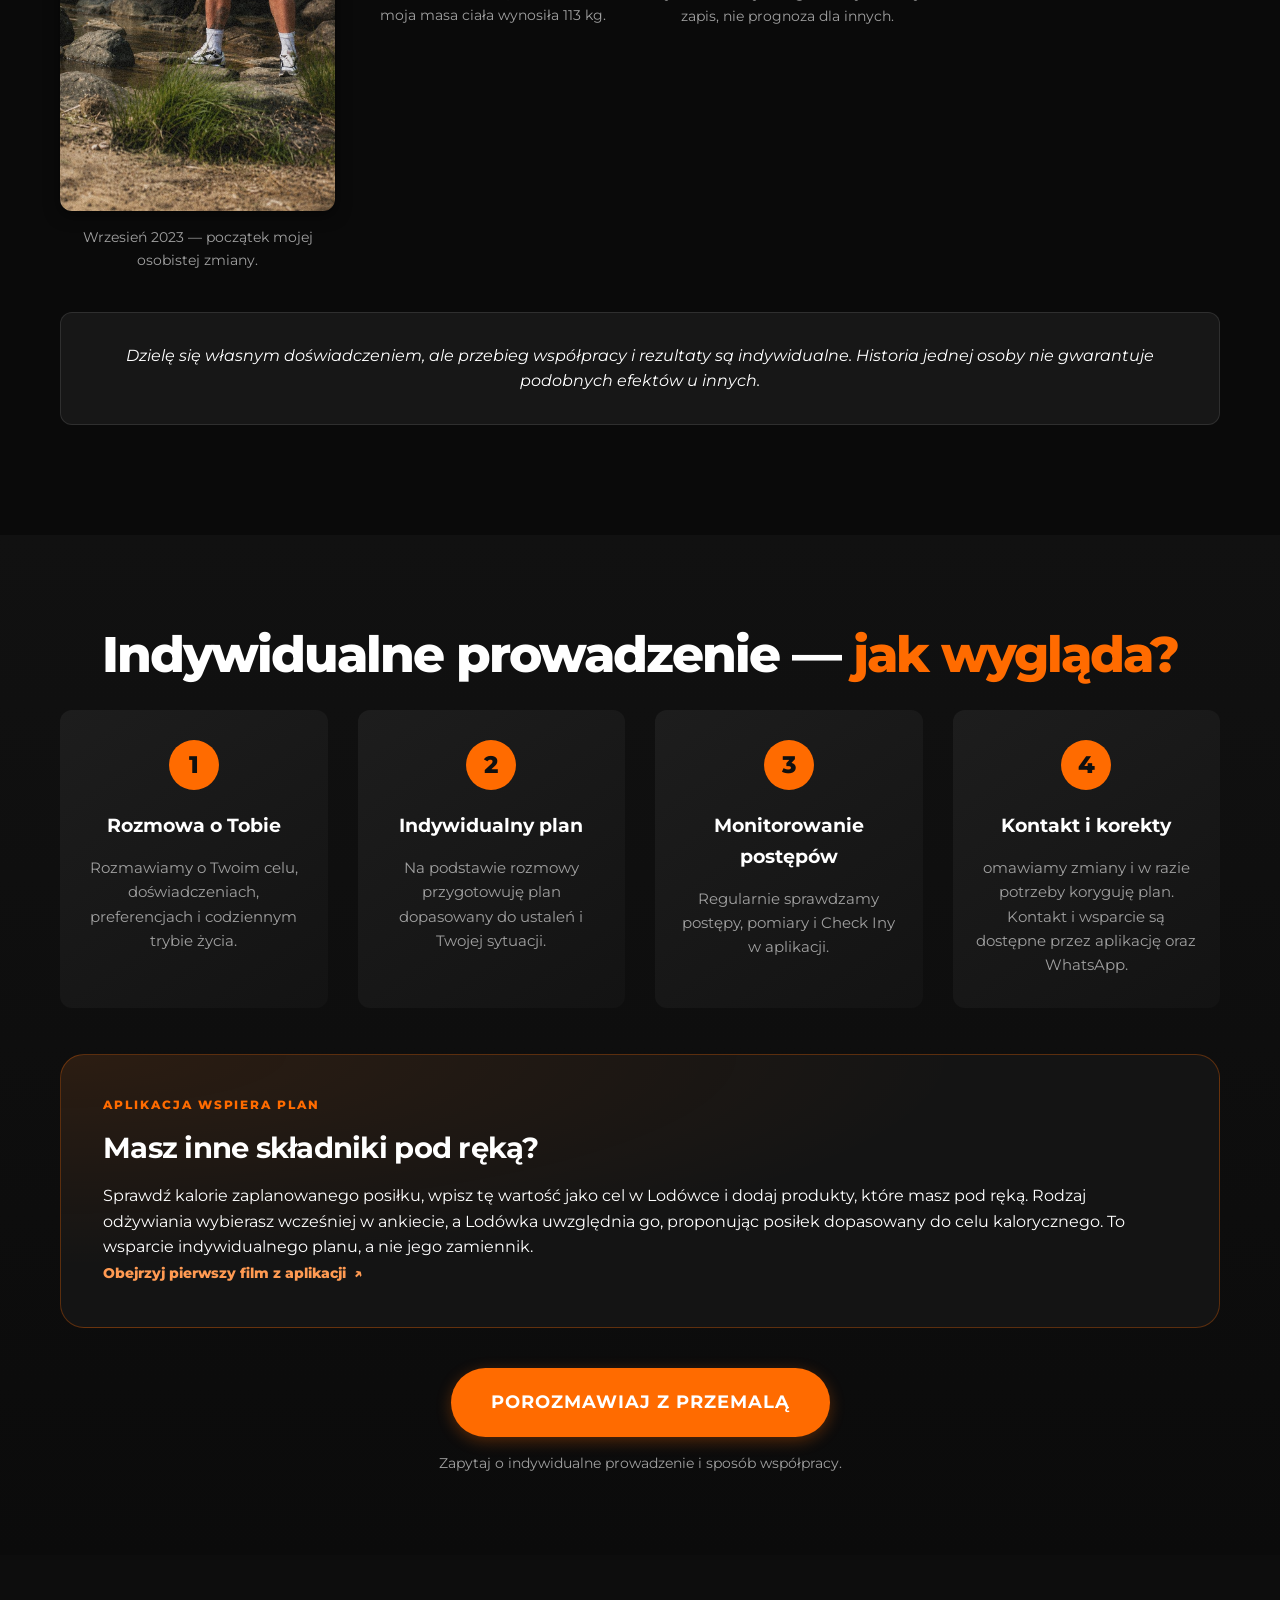
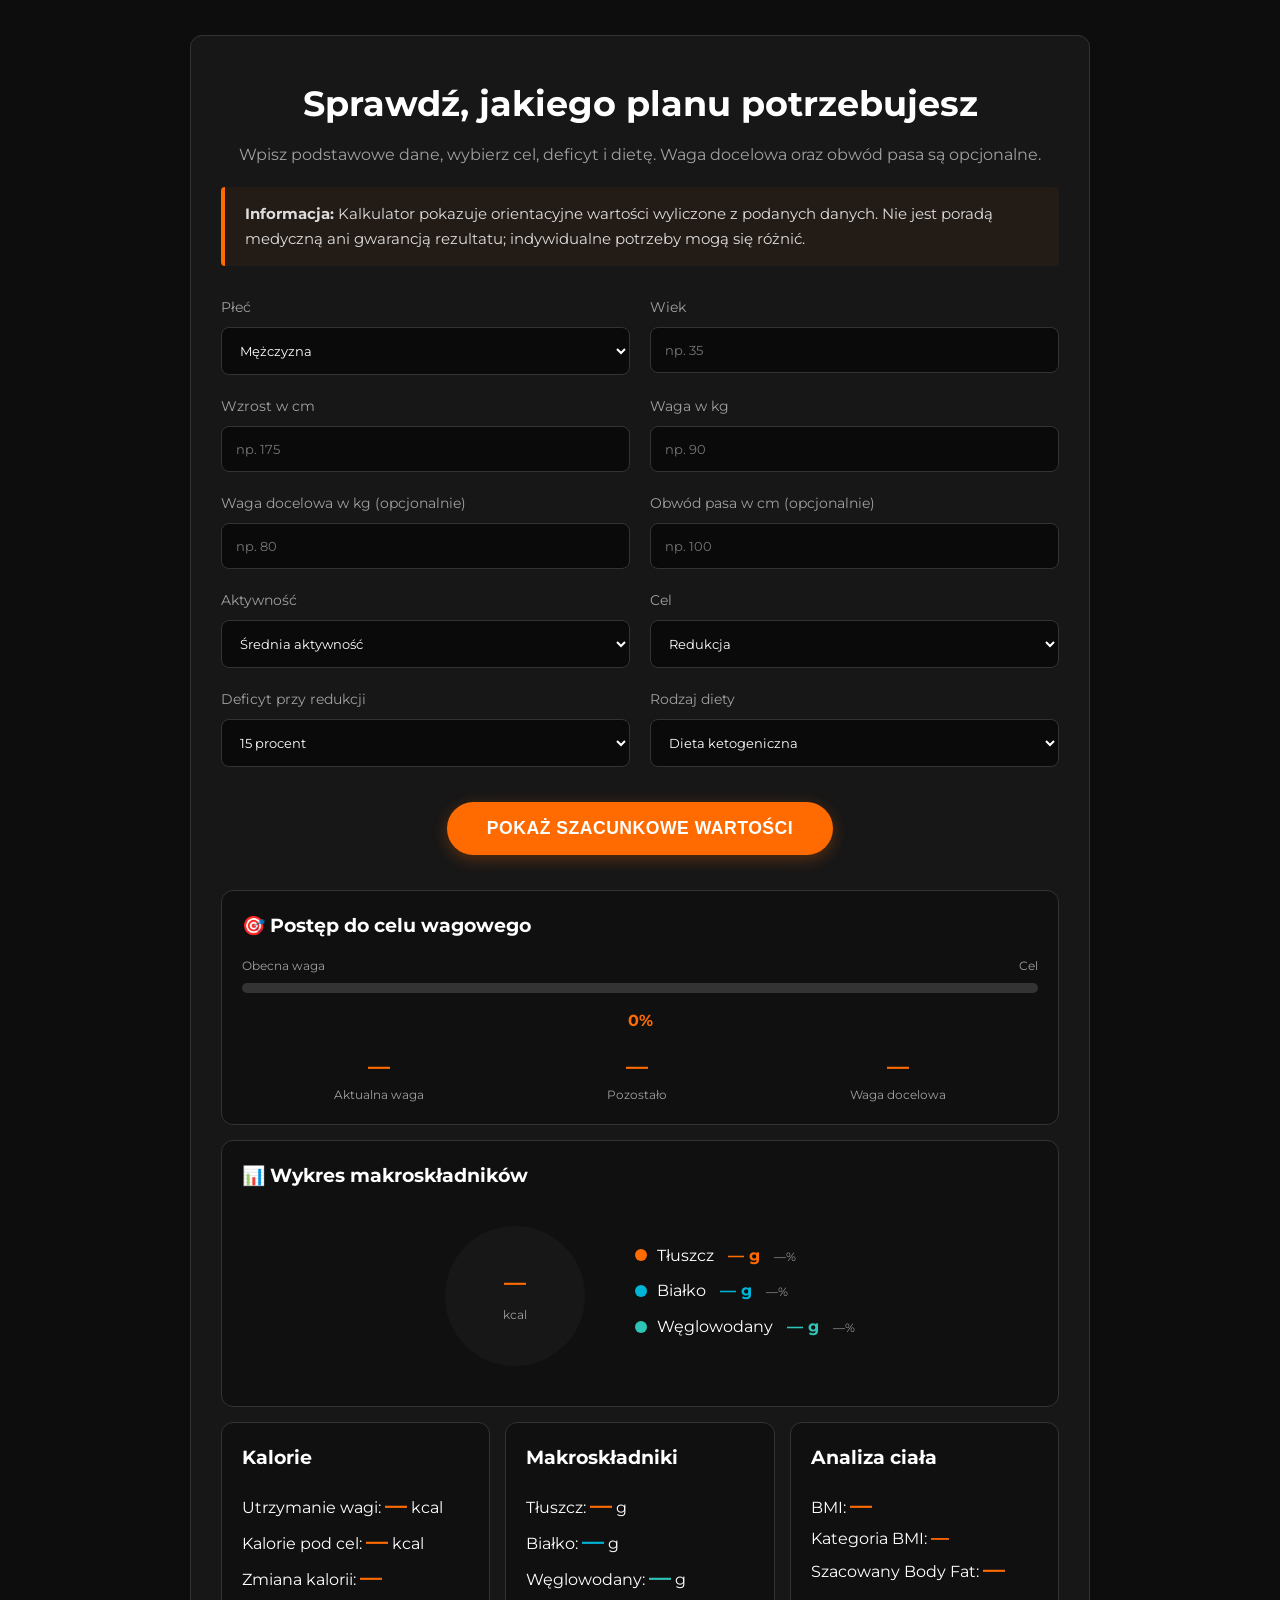
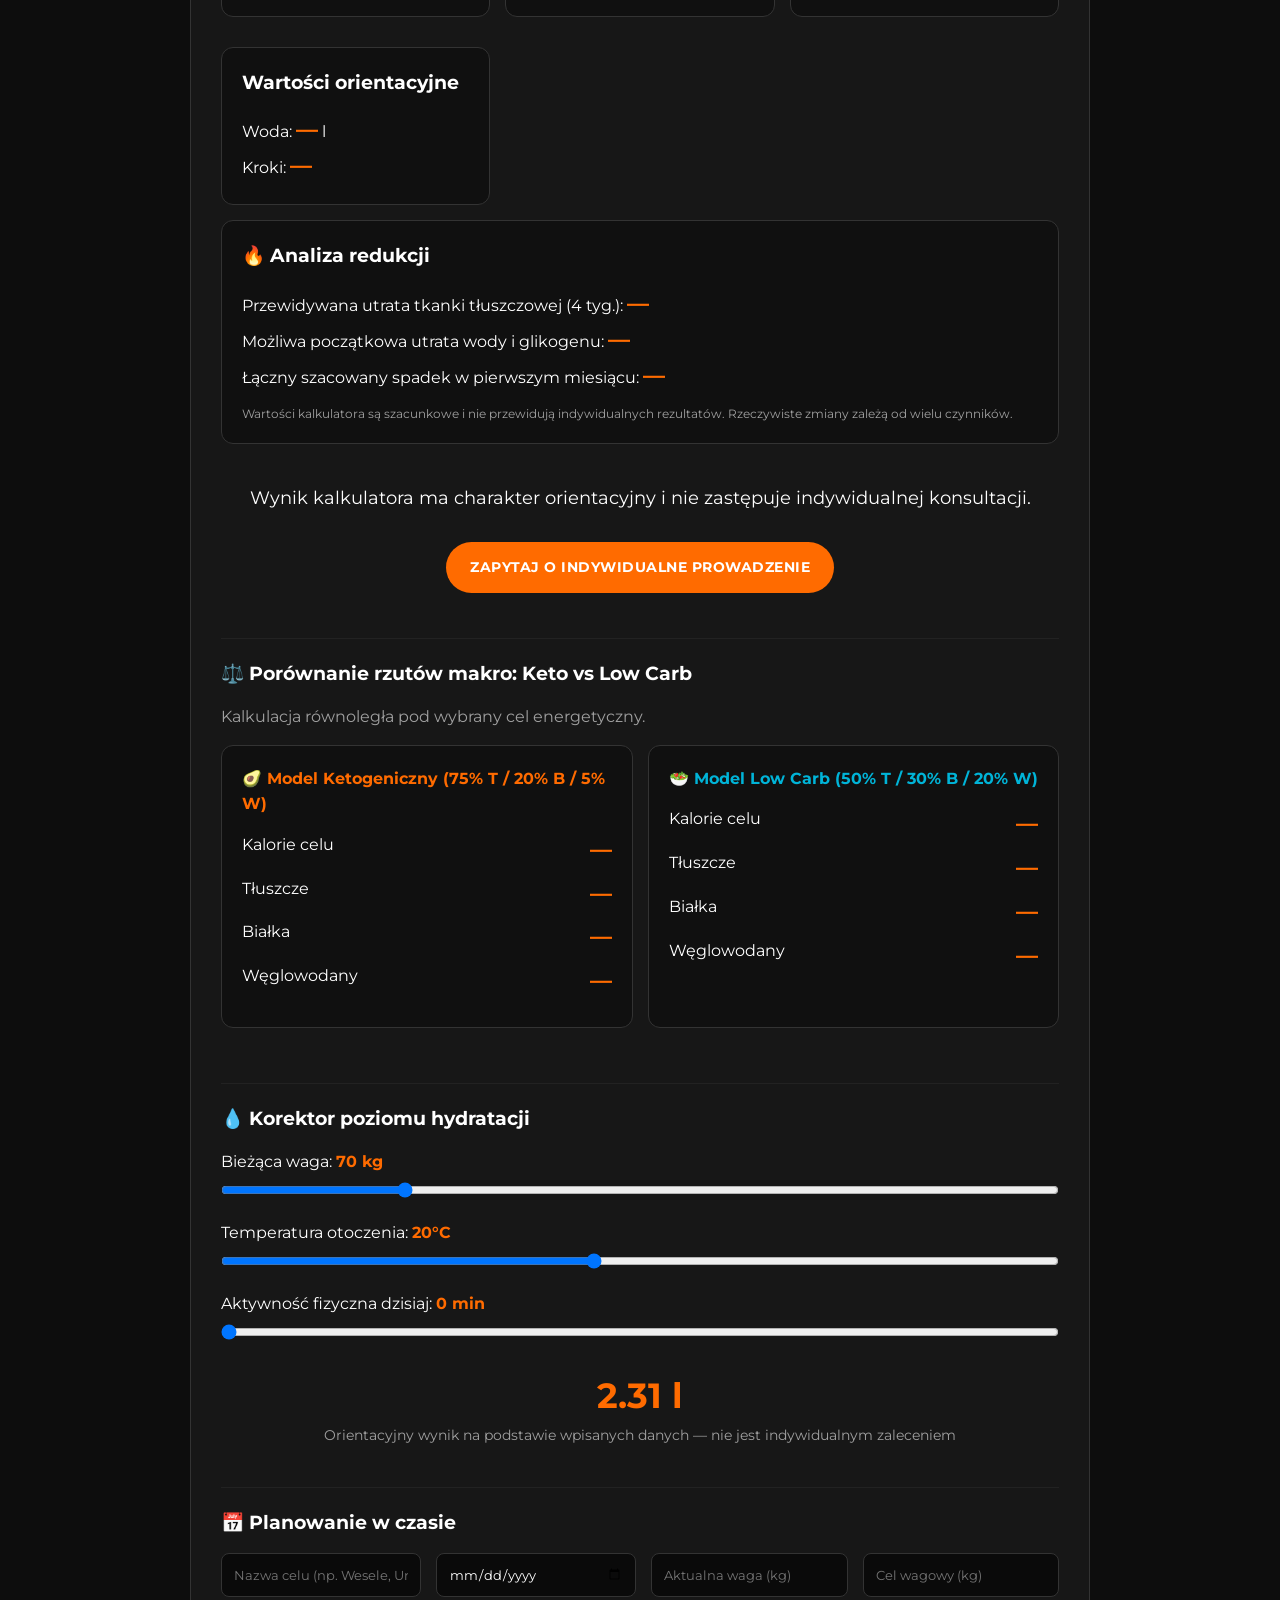
==== commit fa26adc8: "Add fifth app walkthrough video" ====
--- a/index.html
+++ b/index.html
@@ -1349,7 +1349,7 @@
         <section id="app-preview" class="app-screens-section" aria-labelledby="app-preview-title">
             <div class="container">
                 <div class="app-screens-heading">
-                    <p class="eyebrow" data-i18n="appPreviewEyebrow">FILMY Z APLIKACJI • 01–04</p>
+                    <p class="eyebrow" data-i18n="appPreviewEyebrow">FILMY Z APLIKACJI • 01–05</p>
                     <h2 id="app-preview-title" class="section-title" data-i18n="appPreviewTitle">Zobacz aplikację w ruchu</h2>
                     <p class="section-subtitle" data-i18n="appPreviewLead">Krótkie filmy pokazują aplikację w praktyce. Kolejne materiały będę dodawać tutaj po kolei.</p>
                 </div>
@@ -1390,6 +1390,15 @@
                             </video>
                         </div>
                         <figcaption><span class="app-screen-number" data-i18n="appVideo04Number">FILM 04</span><span data-i18n="appVideo04Caption">Czwarty film z serii prezentującej aplikację.</span></figcaption>
+                    </figure>
+                    <figure class="app-video-card" id="app-video-05">
+                        <div class="app-video-frame">
+                            <video controls playsinline preload="metadata" data-i18n-aria-label="appVideo05Label" aria-label="Film 05 — Project Weight Drop">
+                                <source src="/app-showcase/videos/app-walkthrough-05.mp4?v=20261014-05" type="video/mp4">
+                                <span data-i18n="appVideoFallback">Twoja przeglądarka nie obsługuje odtwarzania tego filmu.</span>
+                            </video>
+                        </div>
+                        <figcaption><span class="app-screen-number" data-i18n="appVideo05Number">FILM 05</span><span data-i18n="appVideo05Caption">Piąty film z serii prezentującej aplikację.</span></figcaption>
                     </figure>
                 </div>
             </div>
@@ -2055,7 +2064,7 @@
                 sevenCta: "Poznaj aplikację internetową <span aria-hidden=\"true\">↗</span>",
                 mealsBeforeGenerationAlt: "Plan 7 dni przed wygenerowaniem pierwszego dnia",
                 mealsBeforeGenerationCaption: "Plan 7 dni — wybierz dzień i wygeneruj posiłki",
-                appPreviewEyebrow: "FILMY Z APLIKACJI • 01–04",
+                appPreviewEyebrow: "FILMY Z APLIKACJI • 01–05",
                 appPreviewTitle: "Zobacz aplikację w ruchu",
                 appPreviewLead: "Krótkie filmy pokazują aplikację w praktyce. Kolejne materiały będę dodawać tutaj po kolei.",
                 appVideoNumber: "FILM 01",
@@ -2070,6 +2079,9 @@
                 appVideo04Number: "FILM 04",
                 appVideo04Label: "Czwarty film z aplikacji Project Weight Drop",
                 appVideo04Caption: "Czwarty film z serii prezentującej aplikację.",
+                appVideo05Number: "FILM 05",
+                appVideo05Label: "Piąty film z aplikacji Project Weight Drop",
+                appVideo05Caption: "Piąty film z serii prezentującej aplikację.",
                 appVideoFallback: "Twoja przeglądarka nie obsługuje odtwarzania tego filmu.",
                 screen03Alt: "Wygenerowany plan posiłków na siedem dni",
                 screen03Caption: "Plan 7 dni — wygenerowany dzień z posiłkami",
@@ -2298,7 +2310,7 @@
                 sevenCta: "Explore the web app <span aria-hidden=\"true\">↗</span>",
                 mealsBeforeGenerationAlt: "Seven-day plan before the first day is generated",
                 mealsBeforeGenerationCaption: "Seven-day plan — choose a day and generate its meals",
-                appPreviewEyebrow: "APP VIDEOS • 01–04",
+                appPreviewEyebrow: "APP VIDEOS • 01–05",
                 appPreviewTitle: "See the app in action",
                 appPreviewLead: "Short videos show the app in practice. More clips will be added here in sequence.",
                 appVideoNumber: "VIDEO 01",
@@ -2313,6 +2325,9 @@
                 appVideo04Number: "VIDEO 04",
                 appVideo04Label: "Fourth Project Weight Drop app video",
                 appVideo04Caption: "The fourth video in the app showcase series.",
+                appVideo05Number: "VIDEO 05",
+                appVideo05Label: "Fifth Project Weight Drop app video",
+                appVideo05Caption: "The fifth video in the app showcase series.",
                 appVideoFallback: "Your browser does not support video playback.",
                 screen03Alt: "Generated seven-day meal plan",
                 screen03Caption: "Seven-day plan — a generated day with meals",
@@ -2531,7 +2546,7 @@
                 sevenCta: "Web-App ansehen <span aria-hidden=\"true\">↗</span>",
                 mealsBeforeGenerationAlt: "Sieben-Tage-Plan vor der Generierung des ersten Tages",
                 mealsBeforeGenerationCaption: "Sieben-Tage-Plan — Tag wählen und Mahlzeiten generieren",
-                appPreviewEyebrow: "APP-VIDEOS • 01–04",
+                appPreviewEyebrow: "APP-VIDEOS • 01–05",
                 appPreviewTitle: "Die App in Bewegung erleben",
                 appPreviewLead: "Kurze Videos zeigen die App in der Praxis. Weitere Clips ergänze ich hier der Reihe nach.",
                 appVideoNumber: "VIDEO 01",
@@ -2546,6 +2561,9 @@
                 appVideo04Number: "VIDEO 04",
                 appVideo04Label: "Viertes Project Weight Drop App-Video",
                 appVideo04Caption: "Das vierte Video der App-Präsentationsreihe.",
+                appVideo05Number: "VIDEO 05",
+                appVideo05Label: "Fünftes Project Weight Drop App-Video",
+                appVideo05Caption: "Das fünfte Video der App-Präsentationsreihe.",
                 appVideoFallback: "Dein Browser unterstützt keine Videowiedergabe.",
                 screen03Alt: "Generierter Sieben-Tage-Speiseplan",
                 screen03Caption: "Sieben-Tage-Plan — ein generierter Tag mit Mahlzeiten",
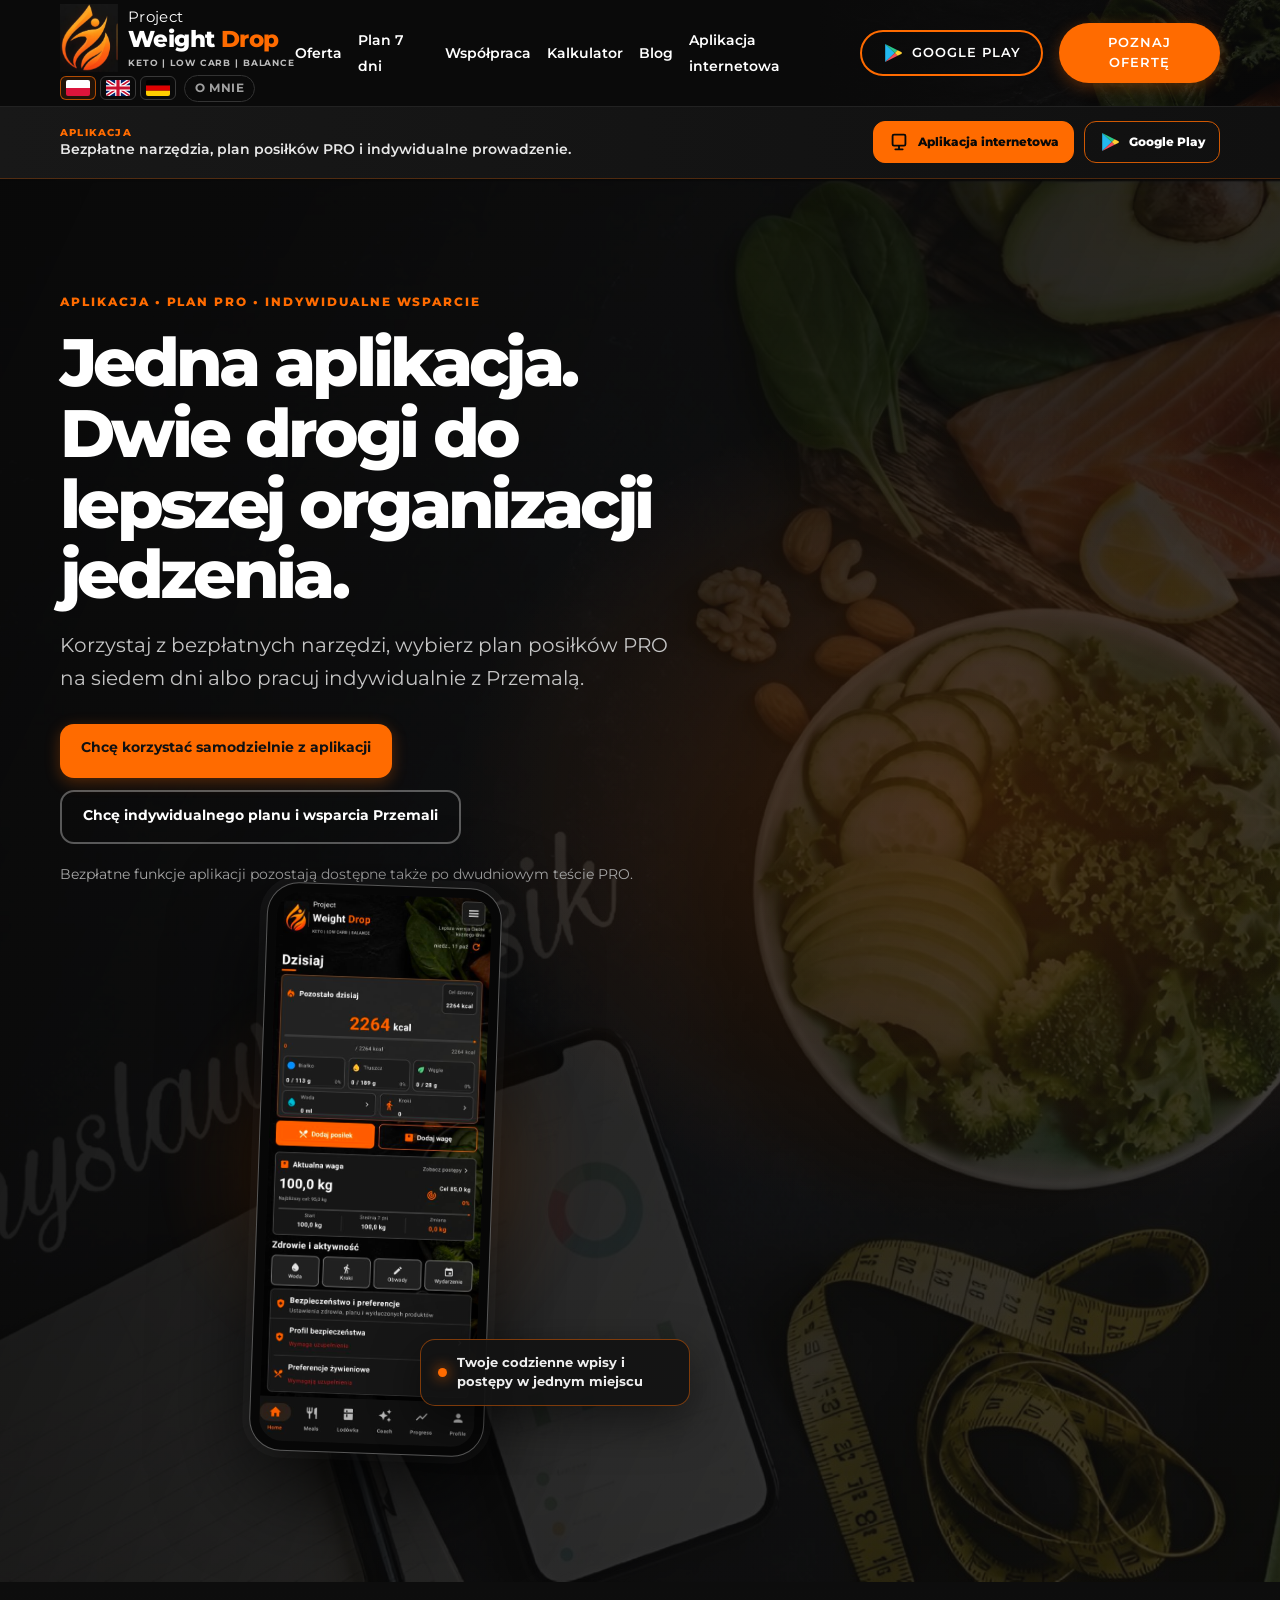
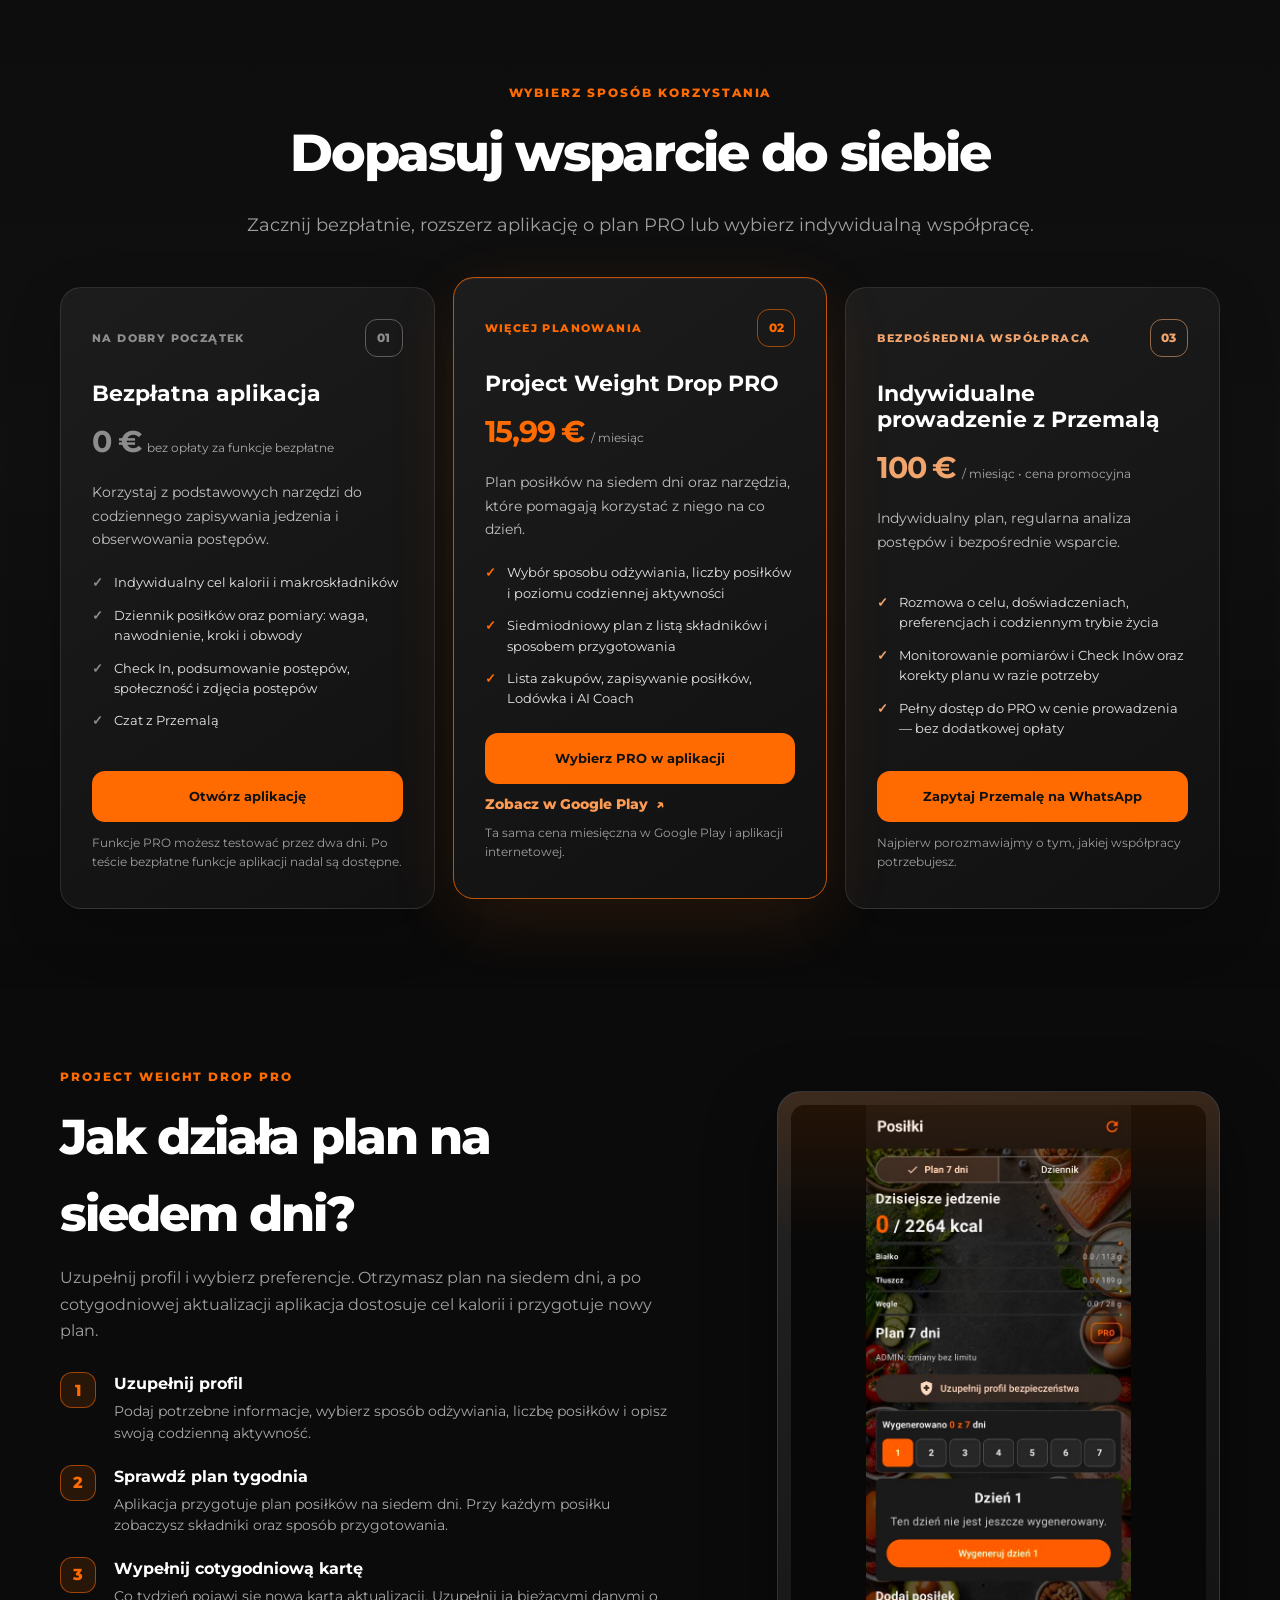
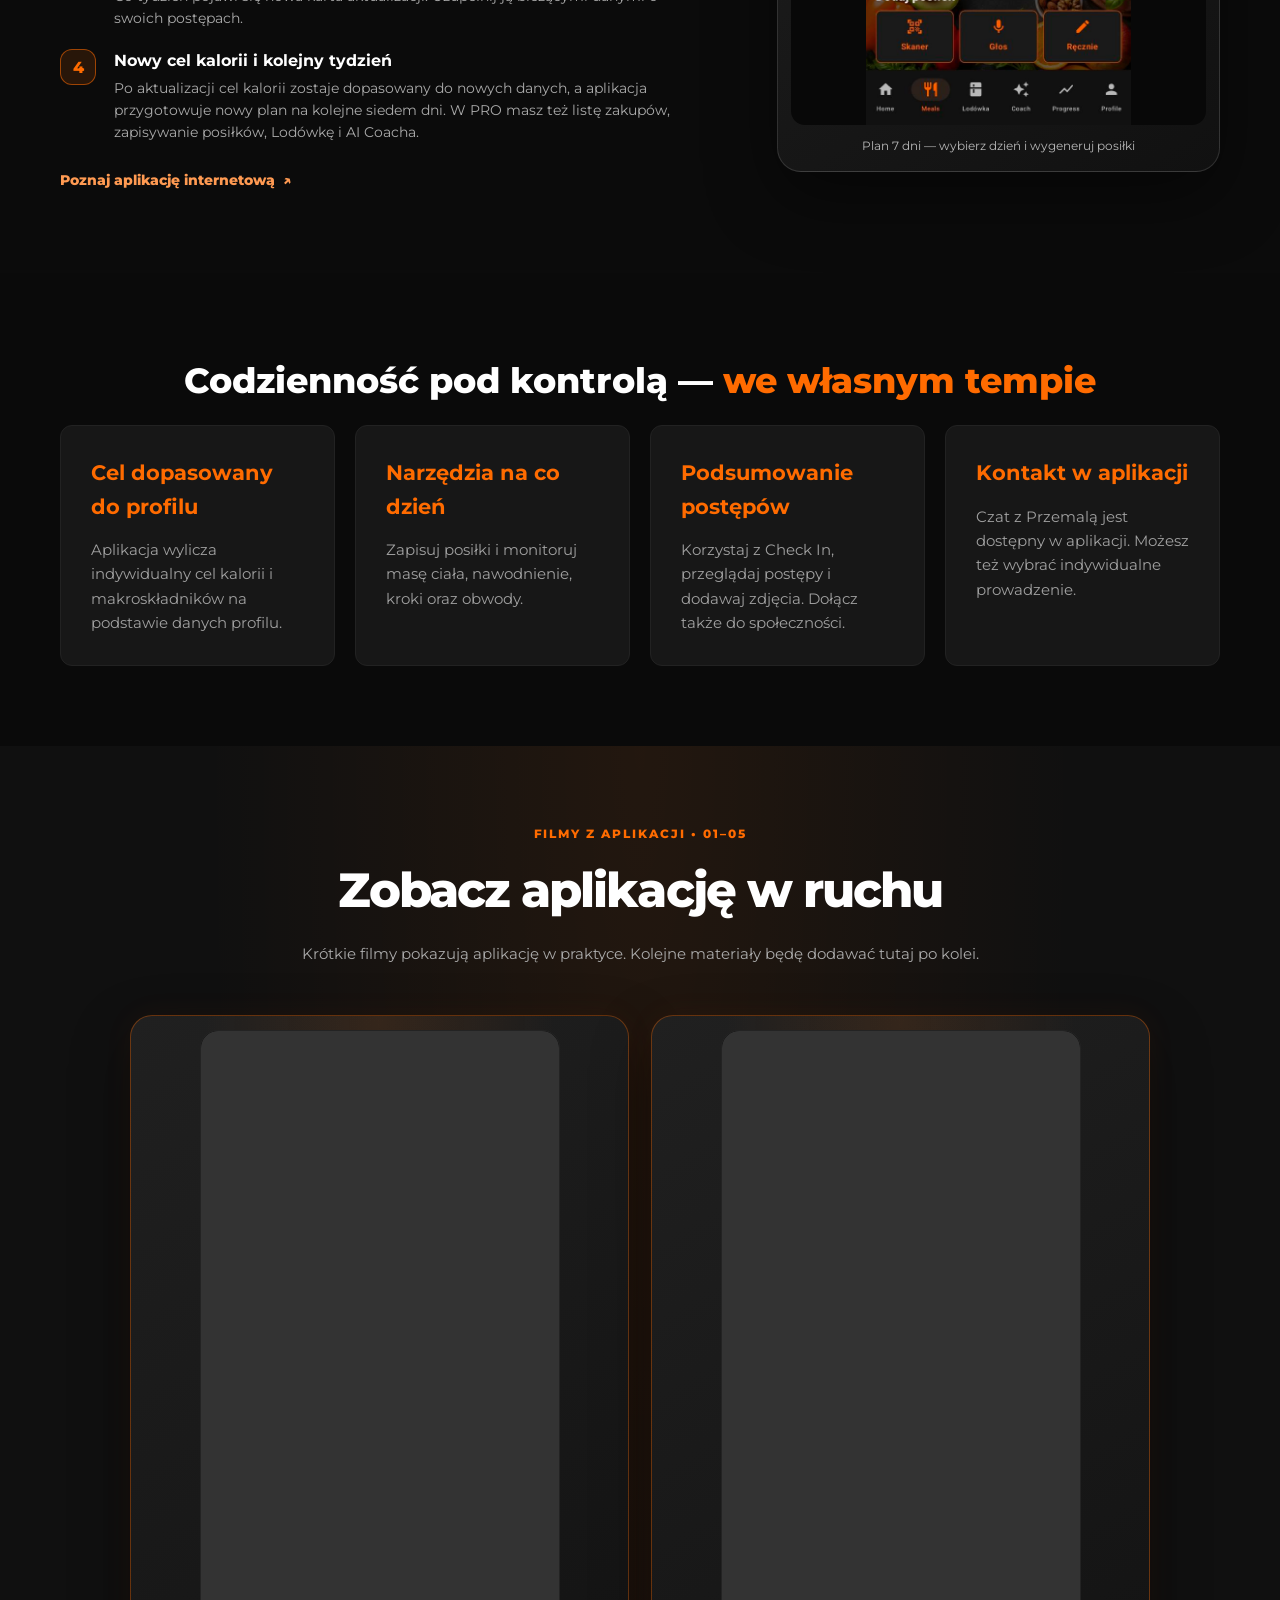
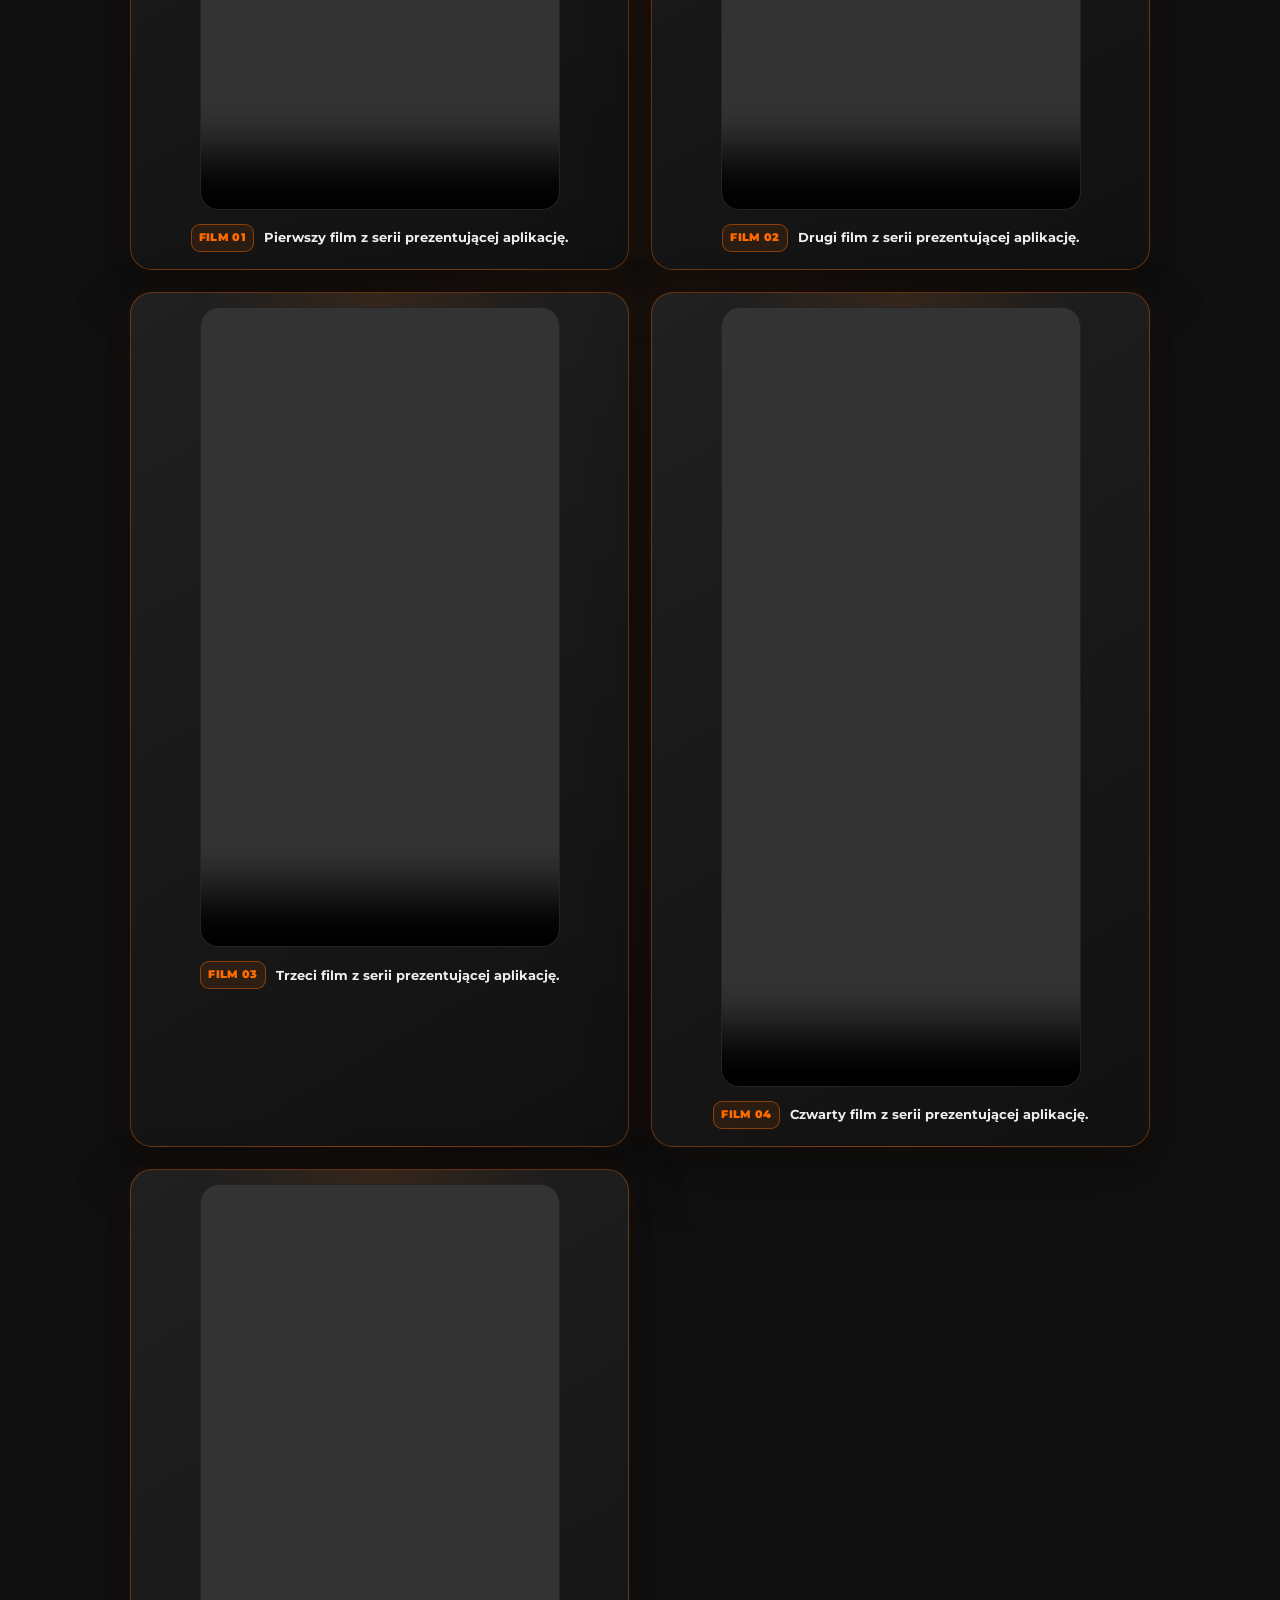
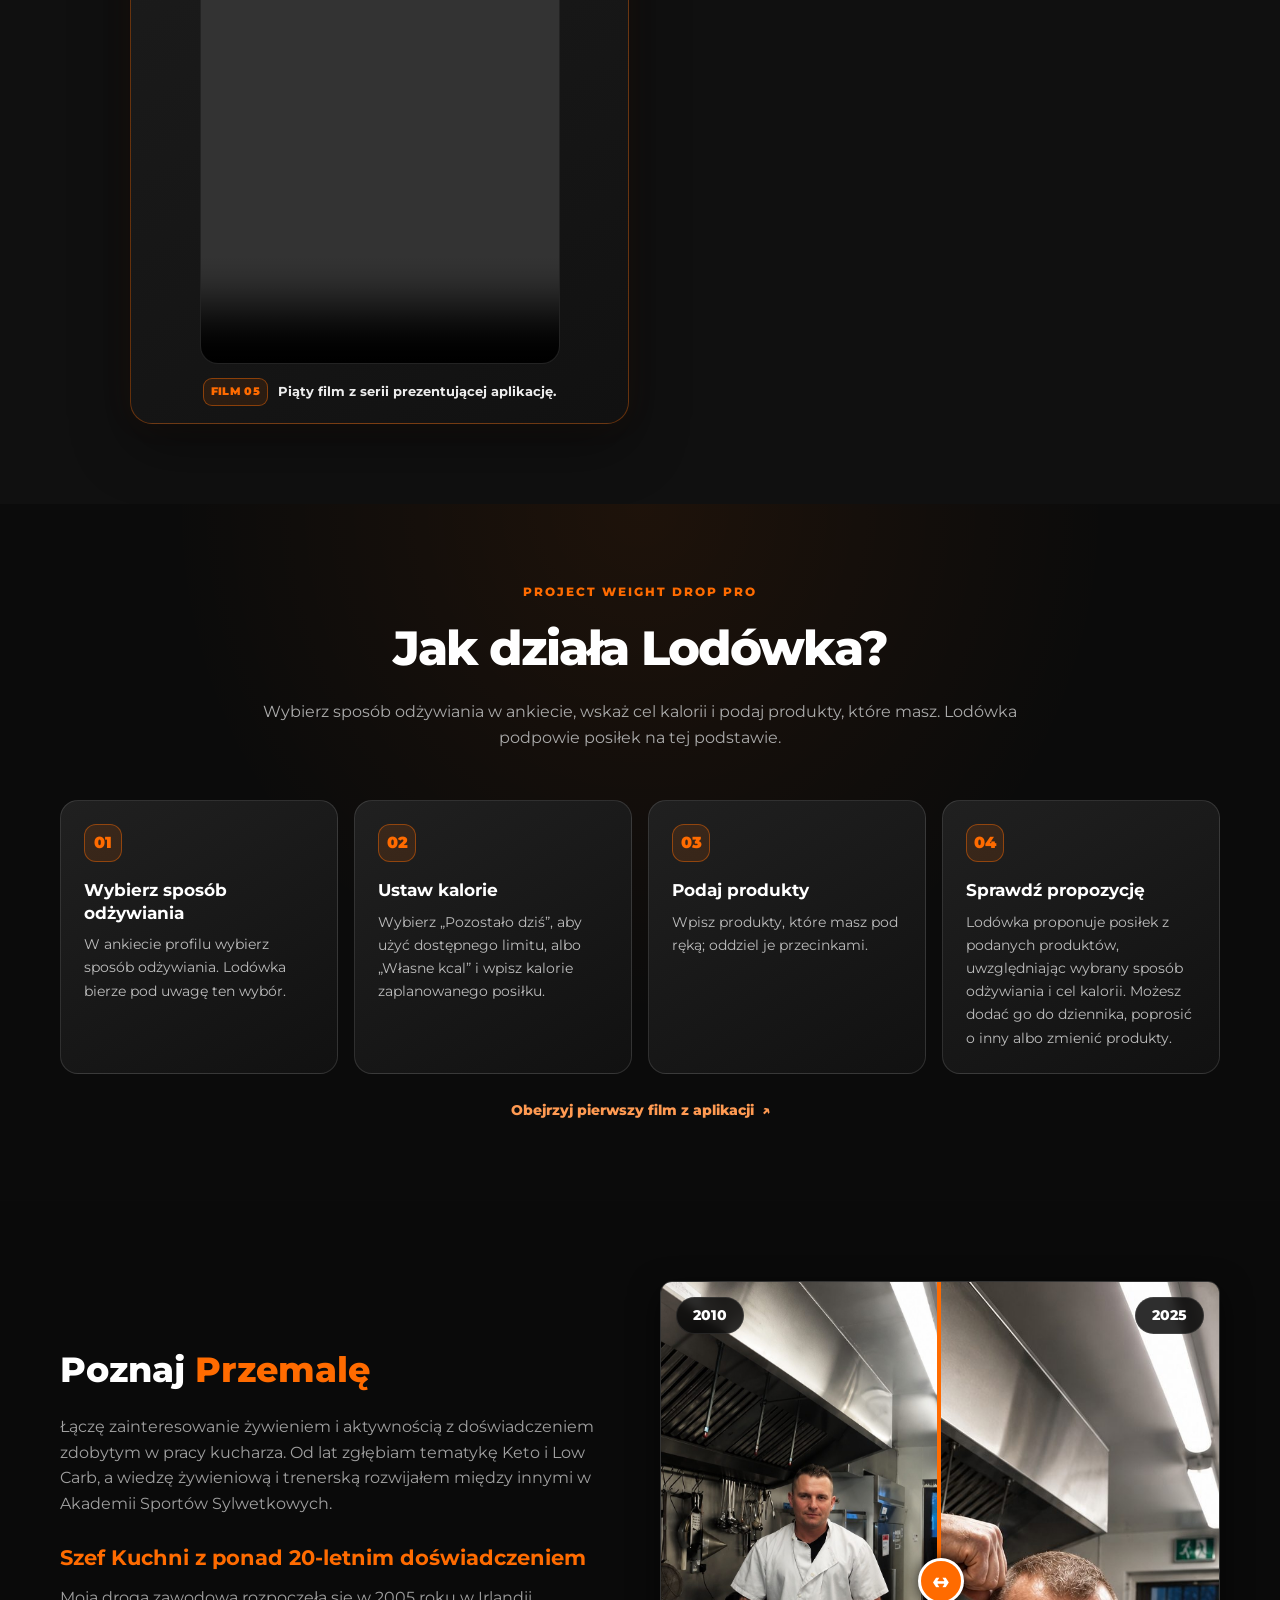
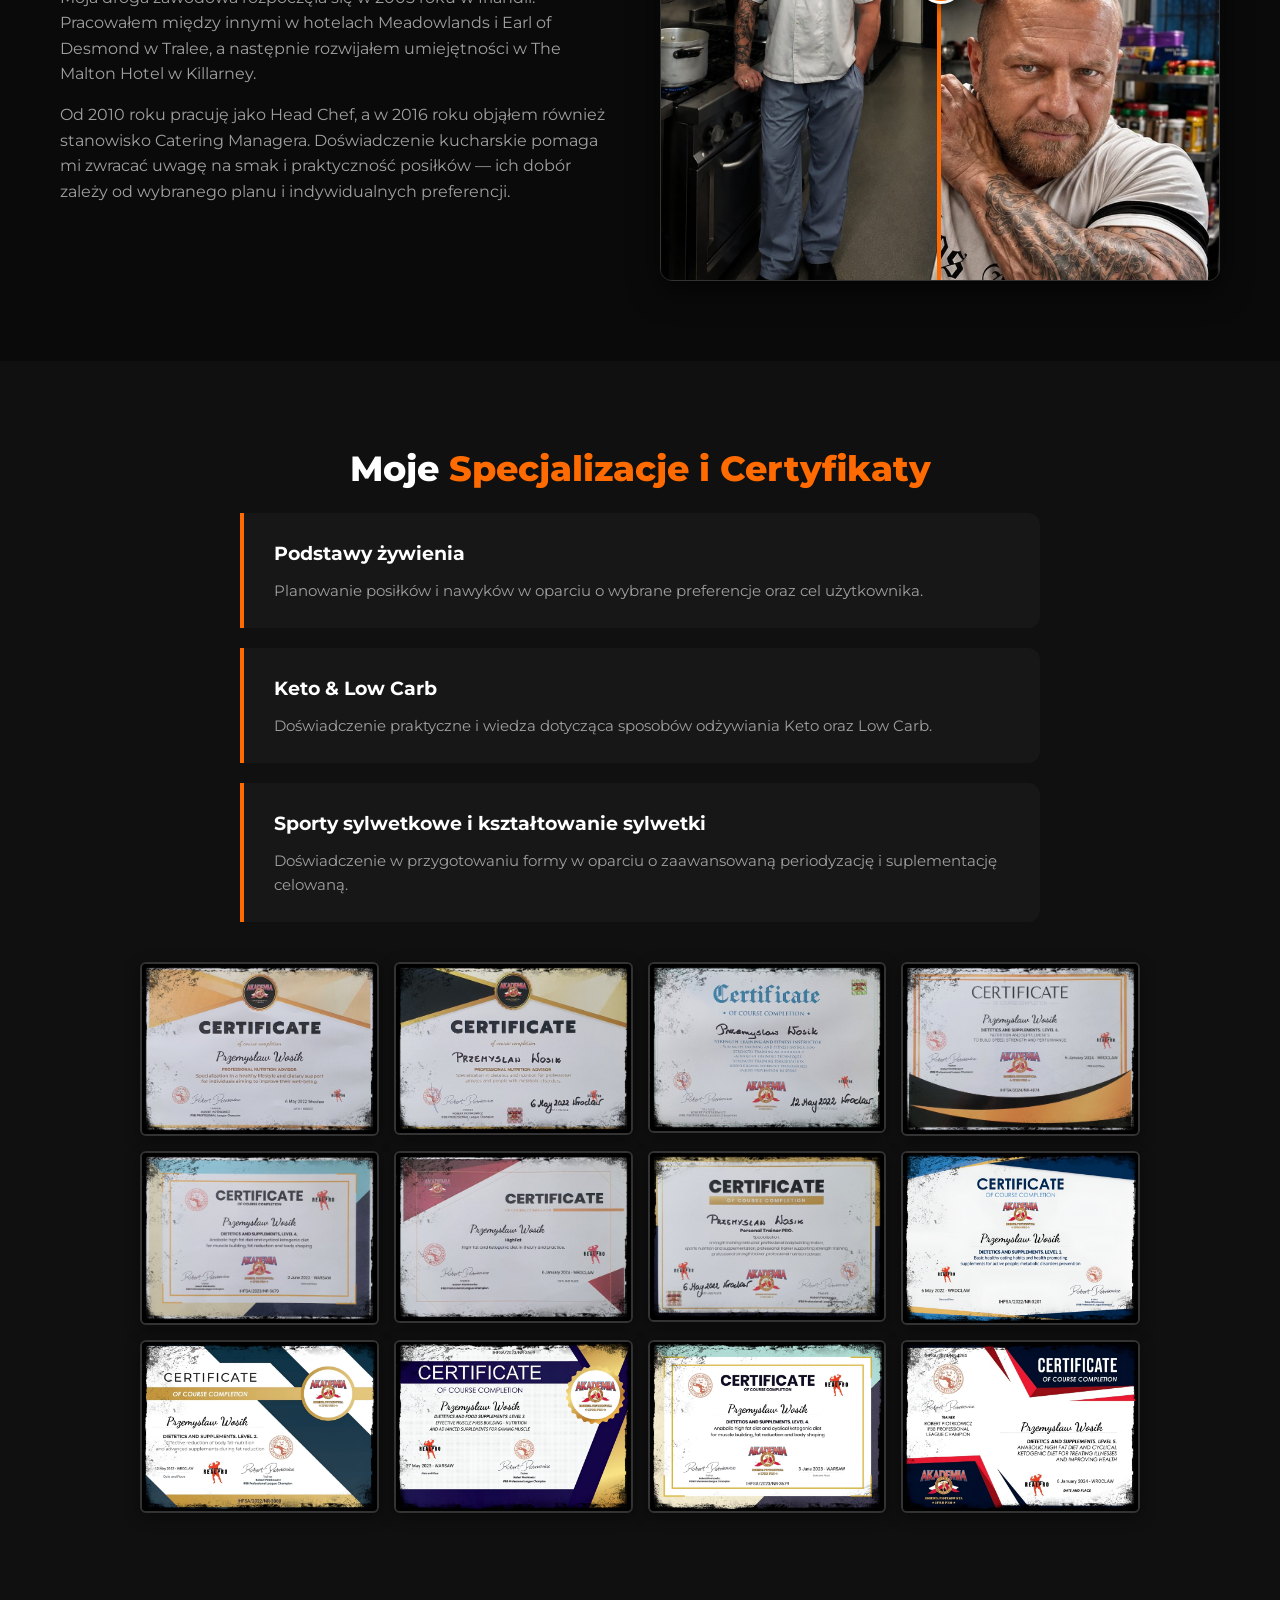
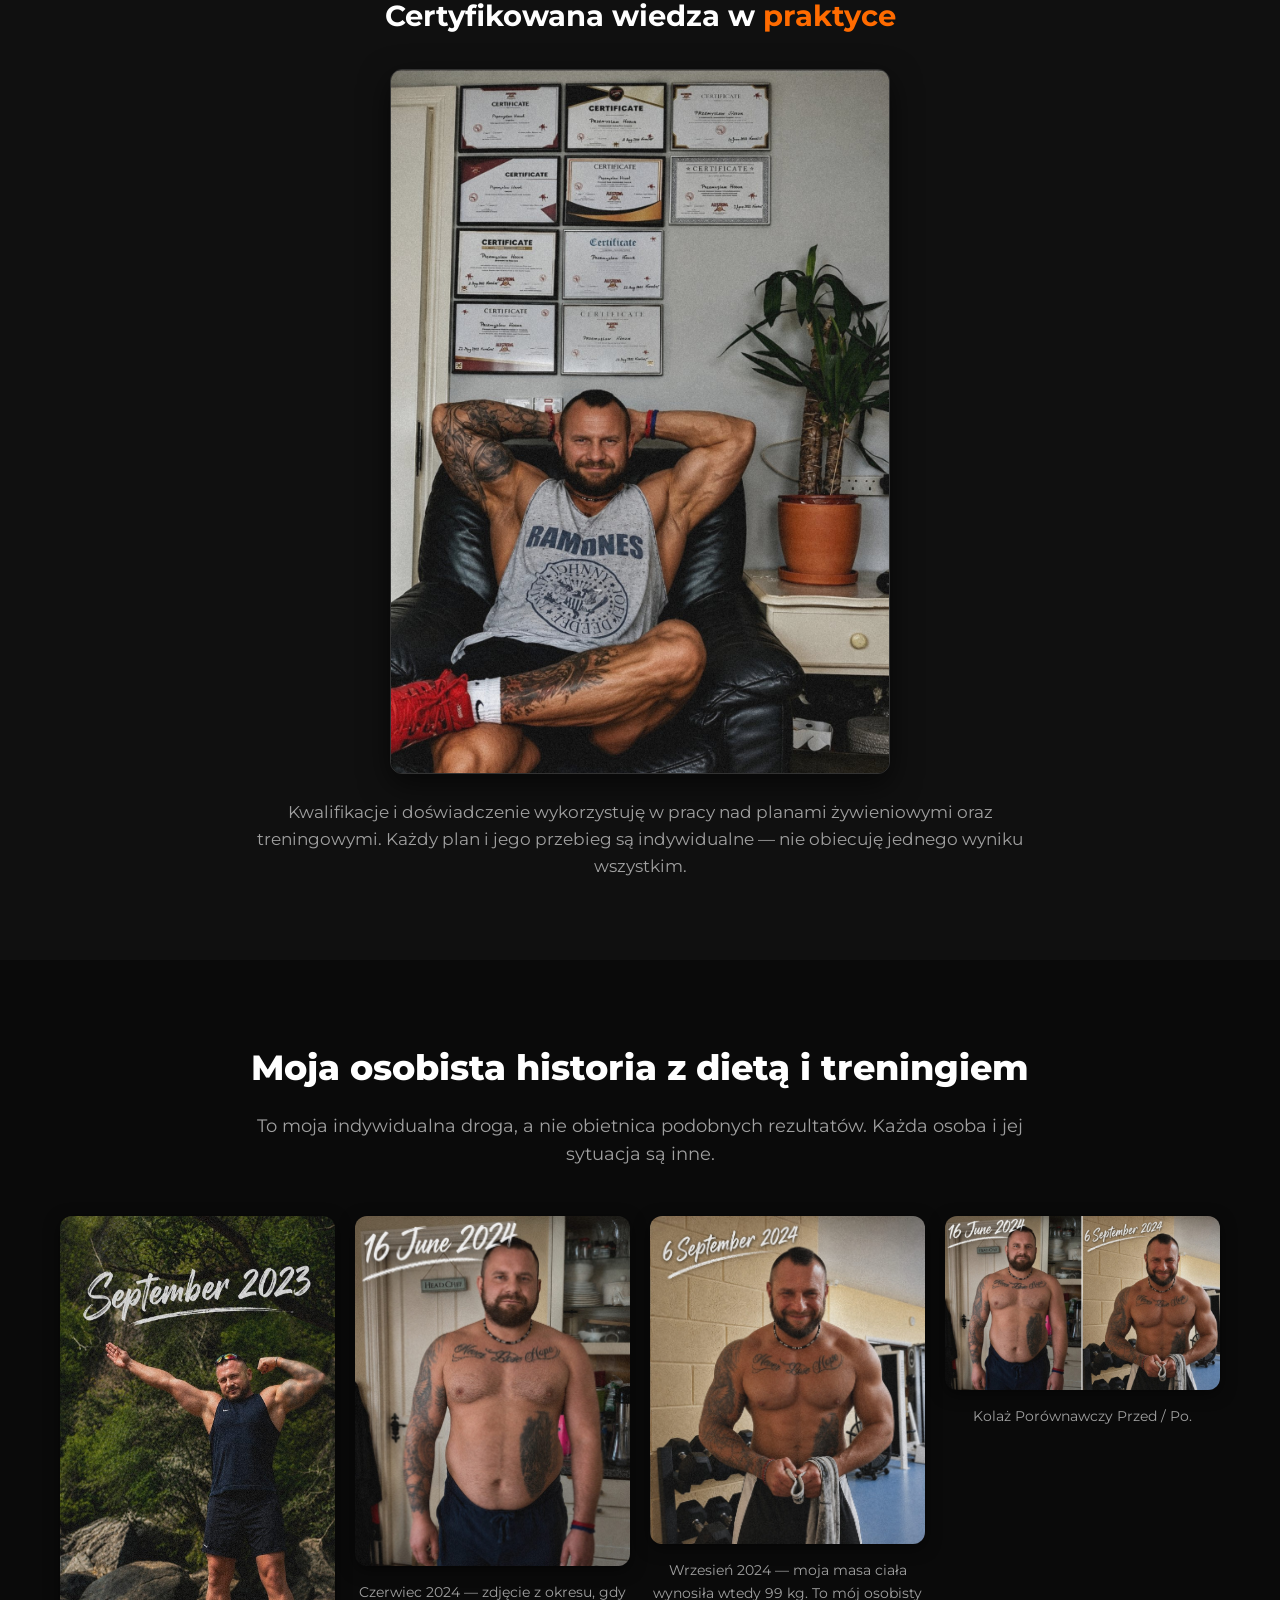
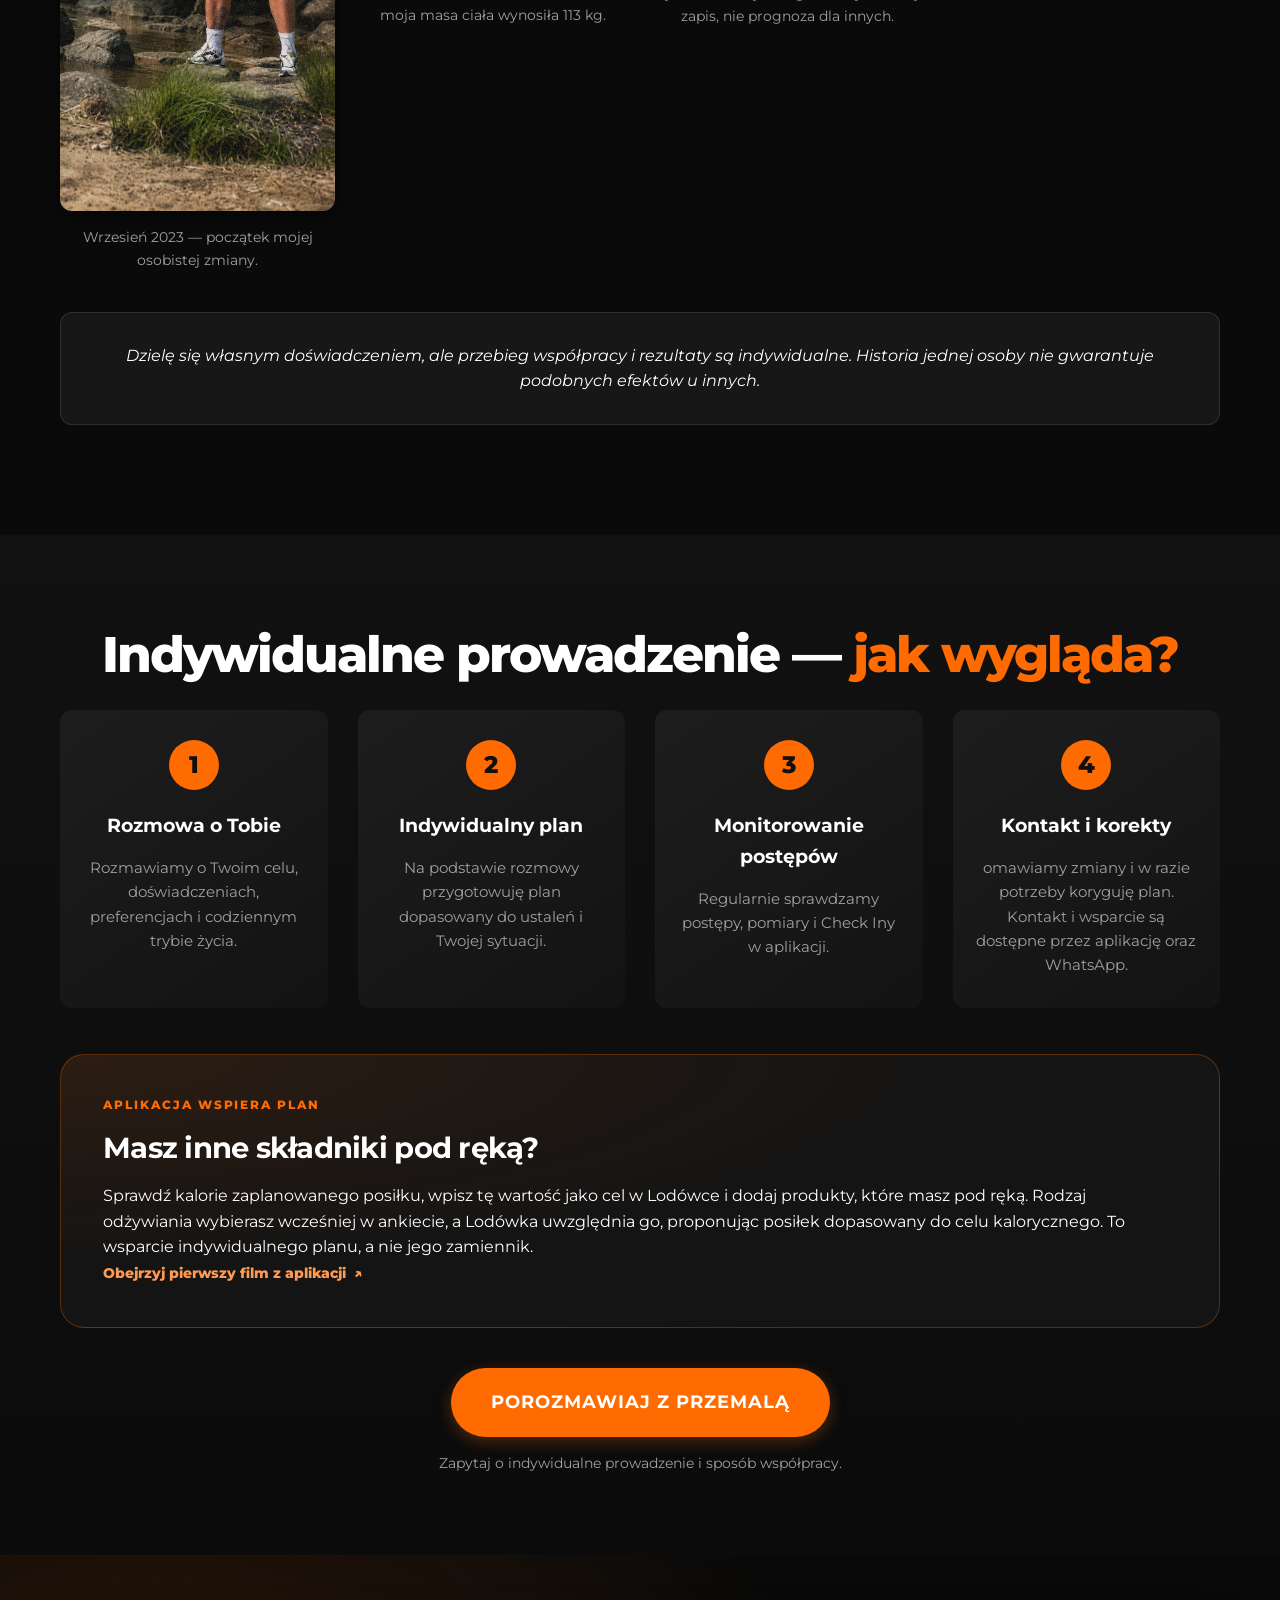
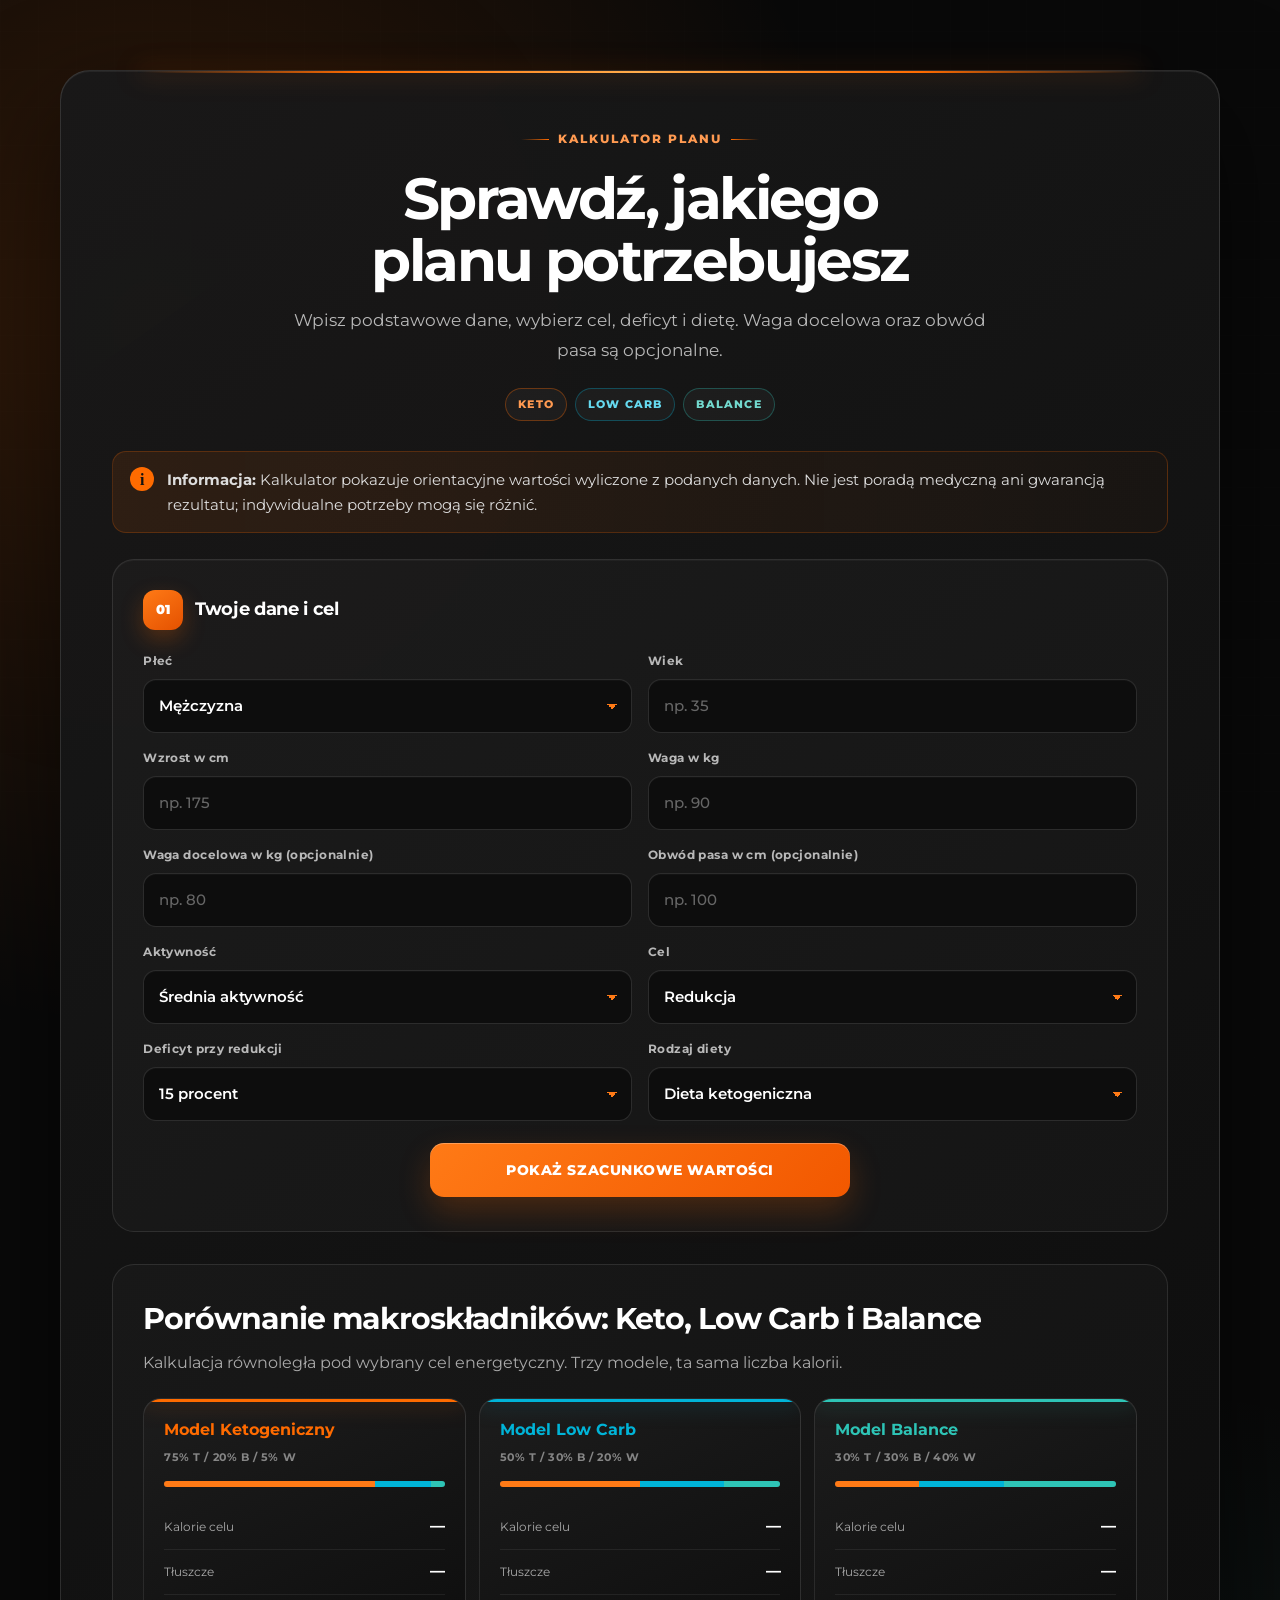
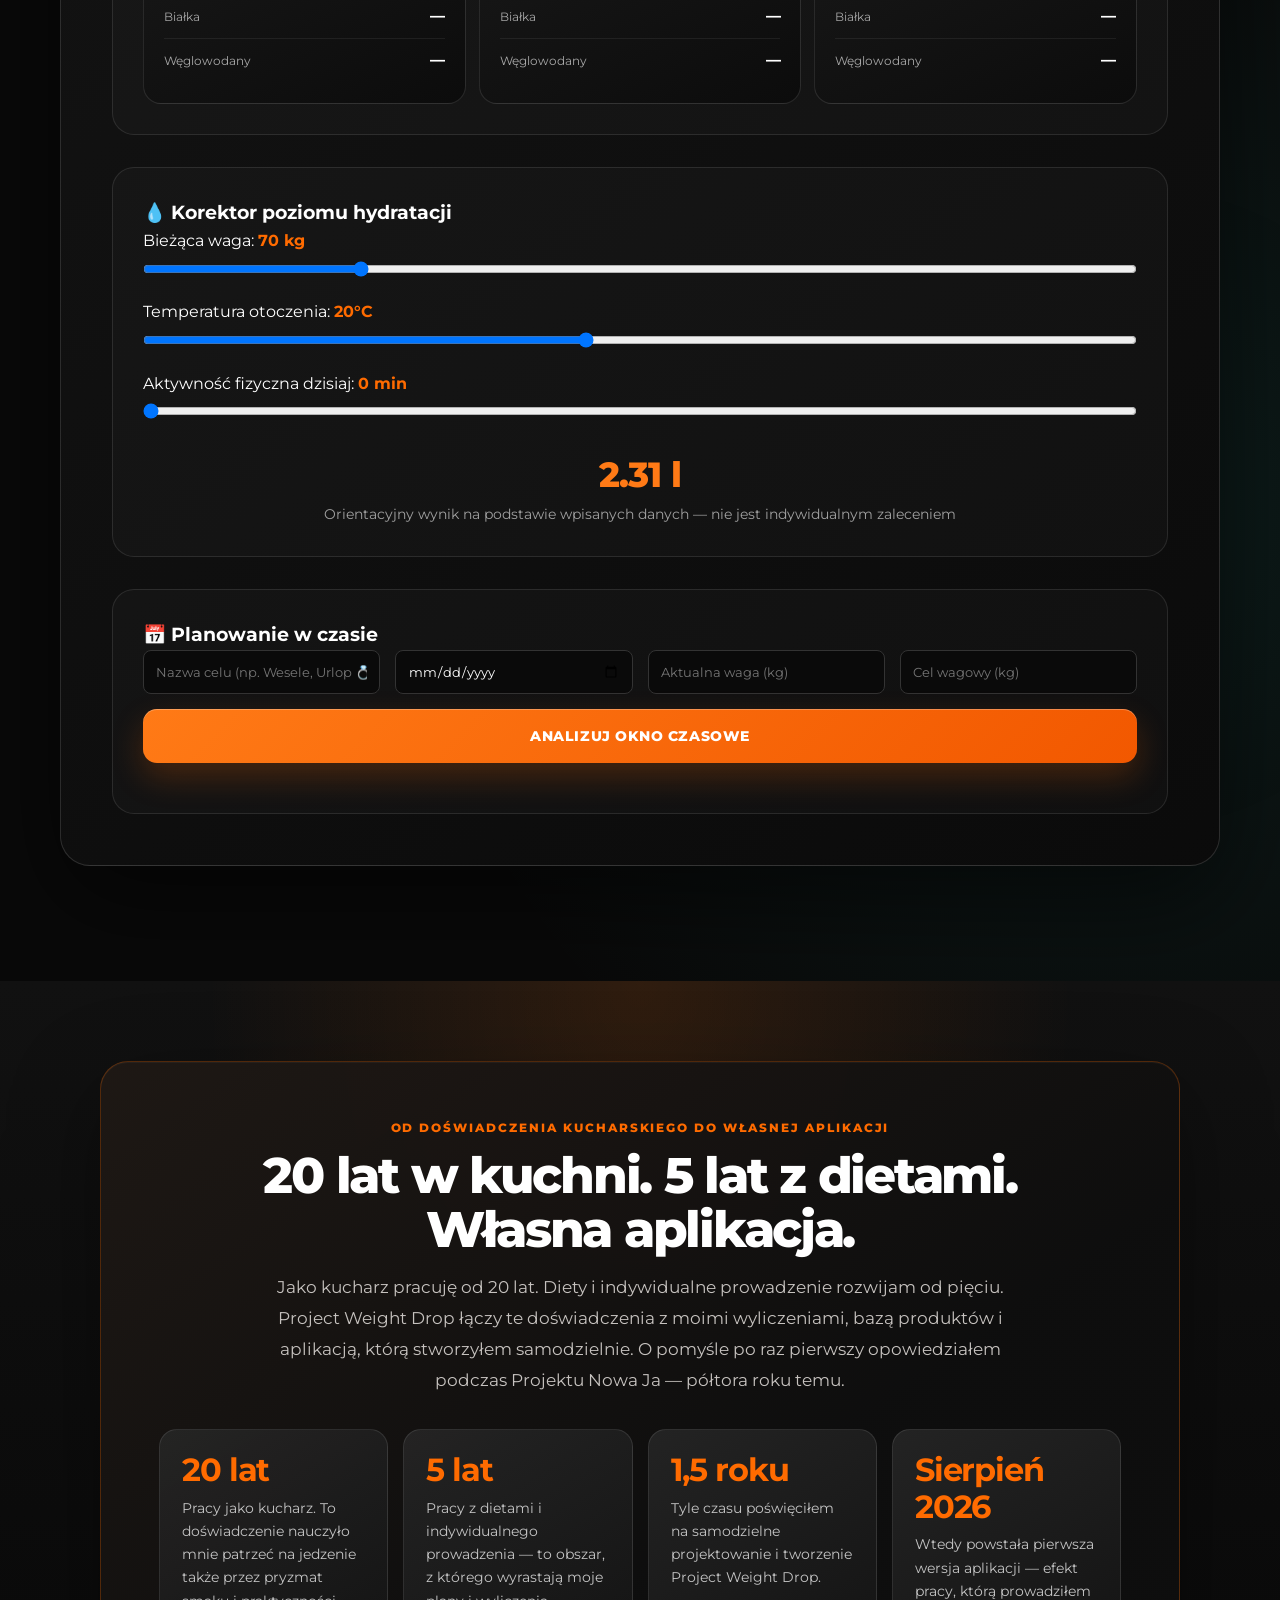
==== commit 19bb0049: "Redesign homepage calculator and add Balance comparison" ====
--- a/index.html
+++ b/index.html
@@ -792,119 +792,413 @@
         }
 
         /* =========================================
-           10. DEDYKOWANE STYLE DLA KALKULATORA
+           10. PROFESJONALNY KALKULATOR PLANU
         ========================================= */
+        #kalkulator-sekcja {
+            position: relative;
+            overflow: hidden;
+            background:
+                radial-gradient(circle at 12% 14%, rgba(255, 107, 0, .16), transparent 28%),
+                radial-gradient(circle at 88% 82%, rgba(46, 196, 182, .10), transparent 30%),
+                #090909 !important;
+            padding: clamp(76px, 9vw, 116px) 0 !important;
+        }
+
+        #kalkulator-sekcja::before {
+            content: "";
+            position: absolute;
+            inset: 0;
+            pointer-events: none;
+            opacity: .28;
+            background-image: linear-gradient(rgba(255,255,255,.025) 1px, transparent 1px), linear-gradient(90deg, rgba(255,255,255,.025) 1px, transparent 1px);
+            background-size: 38px 38px;
+            mask-image: linear-gradient(to bottom, #000, transparent 78%);
+        }
+
         .calculator-box {
-            background-color: var(--bg-card, #171717);
+            position: relative;
+            isolation: isolate;
+            max-width: 1180px;
+            margin: 0 auto;
+            padding: clamp(22px, 4vw, 54px);
             color: #fff;
-            padding: 40px 30px;
+            border: 1px solid rgba(255,255,255,.13);
+            border-radius: 30px;
+            background: linear-gradient(145deg, rgba(25,25,25,.96), rgba(11,11,11,.98));
+            box-shadow: 0 34px 100px rgba(0,0,0,.55), inset 0 1px 0 rgba(255,255,255,.06);
+        }
+
+        .calculator-box::before {
+            content: "";
+            position: absolute;
+            z-index: -1;
+            top: 0;
+            left: clamp(28px, 6vw, 84px);
+            right: clamp(28px, 6vw, 84px);
+            height: 2px;
+            background: linear-gradient(90deg, transparent, #ff6b00 22%, #ffad4d 50%, #ff6b00 78%, transparent);
+            box-shadow: 0 0 25px rgba(255,107,0,.65);
+        }
+
+        .calculator-hero {
+            max-width: 830px;
+            margin: 0 auto 30px;
+            text-align: center;
+        }
+
+        .calculator-kicker {
+            display: inline-flex;
+            align-items: center;
+            gap: 9px;
+            margin-bottom: 18px;
+            color: #ff9a51;
+            font-size: .72rem;
+            font-weight: 800;
+            letter-spacing: .17em;
+            text-transform: uppercase;
+        }
+
+        .calculator-kicker::before,
+        .calculator-kicker::after {
+            content: "";
+            width: 28px;
+            height: 1px;
+            background: linear-gradient(90deg, transparent, #ff6b00);
+        }
+
+        .calculator-kicker::after { transform: rotate(180deg); }
+
+        .calculator-box h2,
+        .calculator-box h3,
+        .calculator-box h4 { color: #fff; }
+
+        .calculator-hero h2 {
+            margin: 0 0 14px !important;
+            font-size: clamp(2rem, 5vw, 3.6rem) !important;
+            line-height: 1.08;
+            letter-spacing: -.045em;
+            text-wrap: balance;
+        }
+
+        .calculator-hero p {
+            max-width: 710px;
+            margin: 0 auto !important;
+            color: #b9b9b9 !important;
+            font-size: clamp(.96rem, 1.5vw, 1.08rem);
+            line-height: 1.75;
+        }
+
+        .calculator-diet-pills {
+            display: flex;
+            flex-wrap: wrap;
+            justify-content: center;
+            gap: 8px;
+            margin-top: 22px;
+        }
+
+        .calculator-diet-pills span {
+            padding: 7px 12px;
+            border: 1px solid rgba(255,255,255,.12);
+            border-radius: 999px;
+            background: rgba(255,255,255,.035);
+            color: #d8d8d8;
+            font-size: .67rem;
+            font-weight: 800;
+            letter-spacing: .11em;
+        }
+
+        .calculator-diet-pills span:first-child { border-color: rgba(255,107,0,.34); color: #ff9a51; }
+        .calculator-diet-pills span:nth-child(2) { border-color: rgba(0,180,216,.32); color: #65d9ef; }
+        .calculator-diet-pills span:last-child { border-color: rgba(46,196,182,.32); color: #72d9ce; }
+
+        .calculator-disclaimer {
+            display: flex;
+            align-items: flex-start;
+            gap: 13px;
+            margin: 0 0 26px;
+            padding: 15px 17px;
+            border: 1px solid rgba(255,107,0,.22);
+            border-radius: 14px;
+            background: linear-gradient(90deg, rgba(255,107,0,.10), rgba(255,107,0,.025));
+        }
+
+        .calculator-disclaimer::before {
+            content: "i";
+            flex: 0 0 24px;
+            display: grid;
+            place-items: center;
+            width: 24px;
+            height: 24px;
+            border-radius: 50%;
+            background: #ff6b00;
+            color: #111;
+            font-weight: 900;
+            font-family: Georgia, serif;
+        }
+
+        .calculator-disclaimer p { margin: 0; color: #d5d5d5; font-size: .86rem; line-height: 1.65; }
+
+        .calculator-form-panel {
+            padding: clamp(18px, 3vw, 30px);
+            border: 1px solid rgba(255,255,255,.10);
+            border-radius: 22px;
+            background: rgba(255,255,255,.025);
+            box-shadow: inset 0 1px 0 rgba(255,255,255,.035);
+        }
+
+        .calculator-form-heading {
+            display: flex;
+            align-items: center;
+            gap: 12px;
+            margin-bottom: 22px;
+        }
+
+        .calculator-form-heading span {
+            display: grid;
+            place-items: center;
+            width: 40px;
+            height: 40px;
             border-radius: 12px;
-            border: 1px solid #333;
-            max-width: 900px;
-            margin: 0 auto;
-        }
-        
-        .calculator-box h2, .calculator-box h3, .calculator-box h4 {
+            background: linear-gradient(145deg, #ff7a16, #e45100);
             color: #fff;
-            margin-bottom: 15px;
-        }
-
-        /* POPRAWIONA SIATKA KALKULATORA */
+            font-size: .8rem;
+            font-weight: 900;
+            box-shadow: 0 9px 22px rgba(255,107,0,.25);
+        }
+
+        .calculator-form-heading h3 { margin: 0; font-size: 1.12rem; letter-spacing: -.02em; }
+
         .form-grid {
             display: grid;
-            grid-template-columns: 1fr; /* 1 kolumna na telefonie */
-            gap: 20px;
-            margin-bottom: 30px;
-        }
-        
-        @media screen and (min-width: 768px) {
-            .form-grid {
-                grid-template-columns: repeat(2, 1fr); /* Dokładnie 2 równe kolumny na PC */
-            }
-        }
-
-        .form-group {
-            width: 100%;
-        }
+            grid-template-columns: repeat(2, minmax(0, 1fr));
+            gap: 16px;
+            margin-bottom: 0;
+        }
+
+        .form-group { width: 100%; min-width: 0; }
 
         .form-group label {
             display: block;
-            margin-bottom: 8px;
-            font-size: 0.9rem;
-            color: #a0a0a0;
-        }
-
-        .form-group input, .form-group select {
+            margin: 0 0 8px;
+            color: #b8b8b8;
+            font-size: .74rem;
+            font-weight: 700;
+            letter-spacing: .035em;
+        }
+
+        .form-group input,
+        .form-group select {
             width: 100%;
-            padding: 14px;
-            background-color: var(--bg-dark, #0a0a0a);
-            border: 1px solid #333;
-            border-radius: 8px;
+            min-height: 54px;
+            padding: 0 15px;
+            box-sizing: border-box;
+            appearance: none;
+            border: 1px solid rgba(255,255,255,.13);
+            border-radius: 13px;
+            background-color: #0d0d0d;
             color: #fff;
             font-family: inherit;
-            transition: 0.3s ease;
-            box-sizing: border-box; /* Zabezpieczenie przed rozpychaniem */
-        }
-
-        .form-group input:focus, .form-group select:focus {
-            border-color: #FF6B00;
+            font-size: .95rem;
+            font-weight: 600;
+            box-shadow: inset 0 1px 0 rgba(255,255,255,.025);
+            transition: border-color .2s ease, box-shadow .2s ease, transform .2s ease;
+        }
+
+        .form-group select {
+            padding-right: 42px;
+            background-image: linear-gradient(45deg, transparent 50%, #ff7a16 50%), linear-gradient(135deg, #ff7a16 50%, transparent 50%);
+            background-position: calc(100% - 19px) 24px, calc(100% - 14px) 24px;
+            background-size: 5px 5px, 5px 5px;
+            background-repeat: no-repeat;
+        }
+
+        .form-group input::placeholder { color: #666; font-weight: 500; }
+
+        .form-group input:focus,
+        .form-group select:focus {
+            border-color: #ff7a16;
             outline: none;
-        }
-
-        .main-button, .whatsapp-button {
-            background-color: #FF6B00;
+            box-shadow: 0 0 0 4px rgba(255,107,0,.12), inset 0 1px 0 rgba(255,255,255,.04);
+        }
+
+        .calculator-submit {
+            display: flex;
+            justify-content: center;
+            margin: 22px 0 4px;
+        }
+
+        .main-button,
+        .whatsapp-button {
+            display: inline-flex;
+            align-items: center;
+            justify-content: center;
+            min-height: 54px;
+            padding: 14px 26px;
+            border: 0;
+            border-radius: 14px;
+            background: linear-gradient(135deg, #ff7a16, #f25800);
             color: #fff;
-            border: none;
-            padding: 14px 24px;
-            border-radius: 30px;
-            font-weight: 700;
+            font-family: inherit;
+            font-size: .86rem;
+            font-weight: 800;
+            letter-spacing: .04em;
+            text-align: center;
+            text-decoration: none;
+            text-transform: uppercase;
             cursor: pointer;
-            transition: 0.3s ease;
-            text-align: center;
-            display: inline-block;
-            margin: 5px;
-            text-decoration: none;
-            font-size: 0.9rem;
-            text-transform: uppercase;
-            letter-spacing: 0.5px;
-        }
-
-        .main-button:hover, .whatsapp-button:hover {
-            background-color: #e65c00;
+            box-shadow: 0 14px 32px rgba(255,107,0,.22), inset 0 1px 0 rgba(255,255,255,.28);
+            transition: transform .2s ease, box-shadow .2s ease, filter .2s ease;
+        }
+
+        .calculator-submit .main-button { width: min(100%, 420px); margin: 0 !important; }
+
+        .main-button:hover,
+        .whatsapp-button:hover {
             transform: translateY(-2px);
-        }
-
-        .result-card, .progress-card, .macro-chart-card, .compare-col {
-            background-color: rgba(10,10,10,0.5);
-            border: 1px solid #333;
-            border-radius: 12px;
+            filter: brightness(1.06);
+            box-shadow: 0 18px 38px rgba(255,107,0,.3), inset 0 1px 0 rgba(255,255,255,.3);
+        }
+
+        .main-button:focus-visible,
+        .whatsapp-button:focus-visible,
+        .form-group input:focus-visible,
+        .form-group select:focus-visible { outline: 3px solid rgba(255,154,81,.55); outline-offset: 3px; }
+
+        .results { display: none; margin-top: 26px !important; }
+
+        .result-card,
+        .progress-card,
+        .macro-chart-card {
+            width: 100%;
+            margin-bottom: 15px;
+            padding: 21px;
+            border: 1px solid rgba(255,255,255,.10);
+            border-radius: 18px;
+            background: linear-gradient(145deg, rgba(28,28,28,.94), rgba(14,14,14,.96));
+            box-shadow: inset 0 1px 0 rgba(255,255,255,.035);
+        }
+
+        .results-grid {
+            display: grid;
+            grid-template-columns: repeat(2, minmax(0, 1fr));
+            gap: 15px;
+        }
+
+        .results-grid .result-card { margin-bottom: 0; }
+        .result-card h3, .progress-card h3, .macro-chart-card h3 { margin-bottom: 16px; font-size: 1rem; }
+        .result-card p { display: flex; align-items: baseline; justify-content: space-between; gap: 12px; padding: 9px 0; border-bottom: 1px solid rgba(255,255,255,.06); color: #b8b8b8; font-size: .83rem; }
+        .result-card p:last-child { border-bottom: 0; }
+
+        .big-number { color: #ff7a16; font-size: 1.16rem; font-weight: 800; letter-spacing: -.02em; }
+
+        .compare-section,
+        .water-live-section,
+        .event-section {
+            margin-top: 32px;
+            padding: clamp(20px, 3vw, 30px);
+            border: 1px solid rgba(255,255,255,.10);
+            border-radius: 22px;
+            background: rgba(255,255,255,.022);
+        }
+
+        .compare-section { overflow: hidden; }
+        .compare-section > h3 { margin: 0 0 8px; font-size: clamp(1.35rem, 2.4vw, 1.85rem); letter-spacing: -.035em; }
+        .compare-section > p { margin: 0 0 22px !important; color: #aaa !important; line-height: 1.65; }
+
+        .compare-grid {
+            display: grid !important;
+            grid-template-columns: repeat(3, minmax(0, 1fr)) !important;
+            gap: 13px !important;
+        }
+
+        .compare-col {
+            position: relative;
+            overflow: hidden;
+            width: 100%;
+            min-width: 0;
+            margin: 0;
             padding: 20px;
-            margin-bottom: 15px;
-            width: 100%;
-        }
-
-        .big-number {
-            color: #FF6B00;
-            font-size: 1.4rem;
-            font-weight: bold;
-        }
-
-        .compare-section, .water-live-section, .event-section {
-            margin-top: 40px;
-            padding-top: 20px;
-            border-top: 1px solid #222;
-        }
+            border: 1px solid rgba(255,255,255,.11);
+            border-radius: 18px;
+            background: linear-gradient(155deg, rgba(29,29,29,.98), rgba(12,12,12,.98));
+            box-shadow: inset 0 1px 0 rgba(255,255,255,.035);
+        }
+
+        .compare-col::before {
+            content: "";
+            position: absolute;
+            inset: 0 0 auto;
+            height: 3px;
+            background: var(--diet-color);
+            box-shadow: 0 0 22px color-mix(in srgb, var(--diet-color) 55%, transparent);
+        }
+
+        .compare-col.keto { --diet-color: #ff6b00; --diet-soft: rgba(255,107,0,.13); }
+        .compare-col.lowcarb { --diet-color: #00b4d8; --diet-soft: rgba(0,180,216,.12); }
+        .compare-col.balance { --diet-color: #2ec4b6; --diet-soft: rgba(46,196,182,.12); }
+
+        .diet-card-top { margin-bottom: 17px; }
+        .diet-card-top h4 { margin: 0 0 7px !important; color: var(--diet-color) !important; font-size: 1rem; line-height: 1.4; }
+        .diet-ratio { color: #858585; font-size: .68rem; font-weight: 700; letter-spacing: .05em; }
+
+        .diet-macro-bar {
+            display: flex;
+            height: 6px;
+            margin: 15px 0 18px;
+            overflow: hidden;
+            border-radius: 999px;
+            background: #292929;
+        }
+
+        .diet-macro-bar span { display: block; height: 100%; }
+        .diet-macro-bar .bar-fat { background: #ff7a16; }
+        .diet-macro-bar .bar-protein { background: #00b4d8; }
+        .diet-macro-bar .bar-carbs { background: #2ec4b6; }
+
+        .cc-row {
+            display: flex !important;
+            align-items: baseline;
+            justify-content: space-between !important;
+            gap: 10px;
+            margin: 0 !important;
+            padding: 10px 0;
+            border-bottom: 1px solid rgba(255,255,255,.065);
+        }
+
+        .cc-row:last-child { border-bottom: 0; }
+        .ccl { color: #a8a8a8; font-size: .72rem; }
+        .ccv.big-number { color: #fff; font-size: .93rem; white-space: nowrap; }
+        .cc-row:first-of-type .ccv { color: var(--diet-color); }
 
         .macro-legend .legend-item { display: flex; align-items: center; margin-bottom: 10px; }
         .legend-dot { width: 12px; height: 12px; border-radius: 50%; margin-right: 10px; }
         .donut-center { position: absolute; top: 50%; left: 50%; transform: translate(-50%, -50%); text-align: center; }
         .chart-wrapper { display: flex; align-items: center; gap: 30px; position: relative; justify-content: center; }
-        
+
+        @media screen and (max-width: 900px) {
+            .compare-grid { grid-template-columns: 1fr !important; }
+            .compare-col { display: grid; grid-template-columns: minmax(0, .85fr) minmax(0, 1.15fr); column-gap: 20px; align-items: start; }
+            .diet-card-top { grid-row: 1 / span 5; }
+            .diet-macro-bar { margin-bottom: 0; }
+        }
+
         @media screen and (max-width: 768px) {
+            .form-grid, .results-grid { grid-template-columns: 1fr; }
             .chart-wrapper { flex-direction: column; }
             .app-promo-inner { align-items: stretch; flex-direction: column; }
             .app-promo-actions { display: grid; grid-template-columns: repeat(2, minmax(0, 1fr)); width: 100%; }
             .app-promo-link { justify-content: center; }
+        }
+
+        @media screen and (max-width: 560px) {
+            .calculator-box { border-radius: 22px; }
+            .calculator-kicker::before, .calculator-kicker::after { width: 17px; }
+            .calculator-diet-pills span { font-size: .62rem; }
+            .calculator-disclaimer { padding: 13px; }
+            .compare-section, .water-live-section, .event-section { padding: 17px; border-radius: 18px; }
+            .compare-col { display: block; padding: 18px; }
+            .diet-card-top { margin-bottom: 16px; }
+            .diet-macro-bar { margin-bottom: 18px; }
         }
 
         .tab-panel {
@@ -1577,18 +1871,31 @@
             </div>
         </section>
 
-        <section id="kalkulator-sekcja" style="background-color: #0d0d0d; padding-top: 80px;">
+        <!-- build: 20261020-calculator-redesign-v1 -->
+        <section id="kalkulator-sekcja" data-build="20261020-calculator-redesign-v1">
             <div class="container">
                 <div class="calculator-box">
-                    
-                    <h2 id="calculatorTitle" style="text-align: center; font-size: 2.2rem; margin-bottom: 10px;">Sprawdź, jakiego planu potrzebujesz</h2>
-                    <p id="calculatorDescription" style="text-align: center; color:#a0a0a0; margin-bottom: 20px;">Wpisz podstawowe dane, wybierz cel, deficyt i dietę. Waga docelowa oraz obwód pasa są opcjonalne.</p>
-
-                    <div style="margin-bottom: 30px; padding: 15px 20px; background-color: rgba(255, 107, 0, 0.05); border-left: 4px solid var(--accent); border-radius: 4px;">
+                    <div class="calculator-hero">
+                        <div class="calculator-kicker" id="calculatorKicker">Kalkulator planu</div>
+                        <h2 id="calculatorTitle">Sprawdź, jakiego planu potrzebujesz</h2>
+                        <p id="calculatorDescription">Wpisz podstawowe dane, wybierz cel, deficyt i dietę. Waga docelowa oraz obwód pasa są opcjonalne.</p>
+                        <div class="calculator-diet-pills" aria-label="Keto, Low Carb i Balance">
+                            <span>KETO</span>
+                            <span>LOW CARB</span>
+                            <span>BALANCE</span>
+                        </div>
+                    </div>
+
+                    <div class="calculator-disclaimer">
                         <p style="color: #ddd; font-size: 0.95rem; margin: 0;"><strong>Informacja:</strong> Kalkulator pokazuje orientacyjne wartości wyliczone z podanych danych. Nie jest poradą medyczną ani gwarancją rezultatu; indywidualne potrzeby mogą się różnić.</p>
                     </div>
 
-                    <div class="form-grid">
+                    <div class="calculator-form-panel">
+                        <div class="calculator-form-heading">
+                            <span>01</span>
+                            <h3 id="calculatorFormTitle">Twoje dane i cel</h3>
+                        </div>
+                        <div class="form-grid">
                         <div class="form-group">
                             <label id="sexLabel">Płeć</label>
                             <select id="sex">
@@ -1649,13 +1956,14 @@
                                 <option value="lowcarb" id="lowCarbOption">Dieta low carb</option>
                             </select>
                         </div>
+                        </div>
+
+                        <div class="calculator-submit">
+                            <button class="main-button" onclick="calculateDiet()" id="calculateButton">Pokaż szacunkowe wartości</button>
+                        </div>
                     </div>
 
-                    <div style="text-align: center; margin-top: 15px; margin-bottom: 20px;">
-                        <button class="main-button" onclick="calculateDiet()" id="calculateButton" style="padding: 16px 40px; font-size: 1.1rem; box-shadow: 0 4px 15px rgba(255, 107, 0, 0.3);">Przekuj liczby w efekty</button>
-                    </div>
-
-                    <div class="results" id="results" style="margin-top: 30px;">
+                    <div class="results" id="results" aria-live="polite">
                         <div class="progress-card" id="progressCard">
                             <h3 id="progressTitle">🎯 Postęp do celu wagowego</h3>
                             <div class="progress-labels" style="display:flex; justify-content:space-between; margin-bottom:8px; color:#a0a0a0; font-size:12px;">
@@ -1726,7 +2034,7 @@
                             </div>
                         </div>
 
-                        <div style="display:grid; grid-template-columns: repeat(auto-fit, minmax(250px, 1fr)); gap: 15px;">
+                        <div class="results-grid">
                             <div class="result-card">
                                 <h3 id="caloriesTitle">Kalorie</h3>
                                 <p><span id="maintenanceText">Utrzymanie wagi:</span> <span class="big-number" id="maintenance">—</span> kcal</p>
@@ -1768,23 +2076,42 @@
                     </div>
 
                     <div class="compare-section">
-                        <h3>⚖️ Porównanie rzutów makro: Keto vs Low Carb</h3>
-                        <p style="color:#a0a0a0; margin-bottom:15px;">Kalkulacja równoległa pod wybrany cel energetyczny.</p>
+                        <h3>Porównanie makroskładników: Keto, Low Carb i Balance</h3>
+                        <p>Kalkulacja równoległa pod wybrany cel energetyczny. Trzy modele, ta sama liczba kalorii.</p>
                         <div id="compareResult">
-                            <div class="compare-grid" style="display:grid; grid-template-columns: repeat(auto-fit, minmax(280px, 1fr)); gap: 15px;">
+                            <div class="compare-grid">
                                 <div class="compare-col keto">
-                                    <h4 style="color:#FF6B00;">🥑 Model Ketogeniczny (75% T / 20% B / 5% W)</h4>
-                                    <div class="cc-row" style="display:flex; justify-content:space-between; margin-bottom:8px;"><span class="ccl">Kalorie celu</span><span class="ccv big-number" id="cmpKetoKcal">—</span></div>
-                                    <div class="cc-row" style="display:flex; justify-content:space-between; margin-bottom:8px;"><span class="ccl">Tłuszcze</span><span class="ccv big-number" id="cmpKetoFat">—</span></div>
-                                    <div class="cc-row" style="display:flex; justify-content:space-between; margin-bottom:8px;"><span class="ccl">Białka</span><span class="ccv big-number" id="cmpKetoProtein">—</span></div>
-                                    <div class="cc-row" style="display:flex; justify-content:space-between; margin-bottom:8px;"><span class="ccl">Węglowodany</span><span class="ccv big-number" id="cmpKetoCarbs">—</span></div>
+                                    <div class="diet-card-top">
+                                        <h4>Model Ketogeniczny</h4>
+                                        <div class="diet-ratio" id="ketoRatio">75% T / 20% B / 5% W</div>
+                                        <div class="diet-macro-bar" aria-hidden="true"><span class="bar-fat" style="width:75%"></span><span class="bar-protein" style="width:20%"></span><span class="bar-carbs" style="width:5%"></span></div>
+                                    </div>
+                                    <div class="cc-row"><span class="ccl">Kalorie celu</span><span class="ccv big-number" id="cmpKetoKcal">—</span></div>
+                                    <div class="cc-row"><span class="ccl">Tłuszcze</span><span class="ccv big-number" id="cmpKetoFat">—</span></div>
+                                    <div class="cc-row"><span class="ccl">Białka</span><span class="ccv big-number" id="cmpKetoProtein">—</span></div>
+                                    <div class="cc-row"><span class="ccl">Węglowodany</span><span class="ccv big-number" id="cmpKetoCarbs">—</span></div>
                                 </div>
                                 <div class="compare-col lowcarb">
-                                    <h4 style="color:#00B4D8;">🥗 Model Low Carb (50% T / 30% B / 20% W)</h4>
-                                    <div class="cc-row" style="display:flex; justify-content:space-between; margin-bottom:8px;"><span class="ccl">Kalorie celu</span><span class="ccv big-number" id="cmpLcKcal">—</span></div>
-                                    <div class="cc-row" style="display:flex; justify-content:space-between; margin-bottom:8px;"><span class="ccl">Tłuszcze</span><span class="ccv big-number" id="cmpLcFat">—</span></div>
-                                    <div class="cc-row" style="display:flex; justify-content:space-between; margin-bottom:8px;"><span class="ccl">Białka</span><span class="ccv big-number" id="cmpLcProtein">—</span></div>
-                                    <div class="cc-row" style="display:flex; justify-content:space-between; margin-bottom:8px;"><span class="ccl">Węglowodany</span><span class="ccv big-number" id="cmpLcCarbs">—</span></div>
+                                    <div class="diet-card-top">
+                                        <h4>Model Low Carb</h4>
+                                        <div class="diet-ratio" id="lcRatio">50% T / 30% B / 20% W</div>
+                                        <div class="diet-macro-bar" aria-hidden="true"><span class="bar-fat" style="width:50%"></span><span class="bar-protein" style="width:30%"></span><span class="bar-carbs" style="width:20%"></span></div>
+                                    </div>
+                                    <div class="cc-row"><span class="ccl">Kalorie celu</span><span class="ccv big-number" id="cmpLcKcal">—</span></div>
+                                    <div class="cc-row"><span class="ccl">Tłuszcze</span><span class="ccv big-number" id="cmpLcFat">—</span></div>
+                                    <div class="cc-row"><span class="ccl">Białka</span><span class="ccv big-number" id="cmpLcProtein">—</span></div>
+                                    <div class="cc-row"><span class="ccl">Węglowodany</span><span class="ccv big-number" id="cmpLcCarbs">—</span></div>
+                                </div>
+                                <div class="compare-col balance">
+                                    <div class="diet-card-top">
+                                        <h4>Model Balance</h4>
+                                        <div class="diet-ratio" id="balanceRatio">30% T / 30% B / 40% W</div>
+                                        <div class="diet-macro-bar" aria-hidden="true"><span class="bar-fat" style="width:30%"></span><span class="bar-protein" style="width:30%"></span><span class="bar-carbs" style="width:40%"></span></div>
+                                    </div>
+                                    <div class="cc-row"><span class="ccl">Kalorie celu</span><span class="ccv big-number" id="cmpBalanceKcal">—</span></div>
+                                    <div class="cc-row"><span class="ccl">Tłuszcze</span><span class="ccv big-number" id="cmpBalanceFat">—</span></div>
+                                    <div class="cc-row"><span class="ccl">Białka</span><span class="ccv big-number" id="cmpBalanceProtein">—</span></div>
+                                    <div class="cc-row"><span class="ccl">Węglowodany</span><span class="ccv big-number" id="cmpBalanceCarbs">—</span></div>
                                 </div>
                             </div>
                         </div>
@@ -2195,9 +2522,11 @@
                 procBtn: "Porozmawiaj z Przemalą",
                 procSub: "Zapytaj o indywidualne prowadzenie i sposób współpracy.",
                 // Kalkulator
+                calculatorKicker: "Kalkulator planu",
                 calcTitle: "Sprawdź, jakiego planu potrzebujesz",
                 calcDesc: "Wpisz podstawowe dane, wybierz cel, deficyt i dietę. Waga docelowa oraz obwód pasa są opcjonalne.",
                 calcImportant: "<strong>Informacja:</strong> Kalkulator pokazuje orientacyjne wartości wyliczone z podanych danych. Nie jest poradą medyczną ani gwarancją rezultatu; indywidualne potrzeby mogą się różnić.",
+                calculatorFormTitle: "Twoje dane i cel",
                 sexLabel: "Płeć", maleOption: "Mężczyzna", femaleOption: "Kobieta",
                 ageLabel: "Wiek", heightLabel: "Wzrost w cm", weightLabel: "Waga w kg",
                 targetWeightLabel: "Waga docelowa w kg (opcjonalnie)", waistLabel: "Obwód pasa w cm (opcjonalnie)",
@@ -2223,10 +2552,12 @@
                 fatLossNote: "Wartości kalkulatora są szacunkowe i nie przewidują indywidualnych rezultatów. Rzeczywiste zmiany zależą od wielu czynników.",
                 calcActionText: "Wynik kalkulatora ma charakter orientacyjny i nie zastępuje indywidualnej konsultacji.",
                 whatsappBtn: "Zapytaj o indywidualne prowadzenie",
-                compareTitle: "⚖️ Porównanie rzutów makro: Keto vs Low Carb",
-                compareDesc: "Kalkulacja równoległa pod wybrany cel energetyczny.",
-                ketoModelTitle: "🥑 Model Ketogeniczny (75% T / 20% B / 5% W)",
-                lcModelTitle: "🥗 Model Low Carb (50% T / 30% B / 20% W)",
+                compareTitle: "Porównanie makroskładników: Keto, Low Carb i Balance",
+                compareDesc: "Kalkulacja równoległa pod wybrany cel energetyczny. Trzy modele, ta sama liczba kalorii.",
+                ketoModelTitle: "Model Ketogeniczny",
+                lcModelTitle: "Model Low Carb",
+                balanceModelTitle: "Model Balance",
+                ketoRatio: "75% T / 20% B / 5% W", lcRatio: "50% T / 30% B / 20% W", balanceRatio: "30% T / 30% B / 40% W",
                 cmpKcal: "Kalorie celu", cmpFat: "Tłuszcze", cmpProt: "Białka", cmpCarbs: "Węglowodany",
                 waterSectionTitle: "💧 Korektor poziomu hydratacji",
                 wlWeightLabel: "Bieżąca waga:", wlTempLabel: "Temperatura otoczenia:", wlActivityLabel: "Aktywność fizyczna dzisiaj:",
@@ -2434,9 +2765,11 @@
                 proc4p: "We discuss changes and I adjust the plan when needed. You can contact me through the app and WhatsApp.",
                 procBtn: "Talk to Przemala",
                 procSub: "Ask about individual coaching and how we could work together.",
+                calculatorKicker: "Plan calculator",
                 calcTitle: "Find out what plan you need",
                 calcDesc: "Enter your basic data, choose your goal, deficit and diet. Target weight and waist circumference are optional.",
                 calcImportant: "<strong>Note:</strong> This calculator provides indicative values based on the details entered. It is not medical advice or a guarantee of results; individual needs may differ.",
+                calculatorFormTitle: "Your details and goal",
                 sexLabel: "Sex", maleOption: "Male", femaleOption: "Female",
                 ageLabel: "Age", heightLabel: "Height in cm", weightLabel: "Weight in kg",
                 targetWeightLabel: "Target weight in kg (optional)", waistLabel: "Waist circumference in cm (optional)",
@@ -2462,10 +2795,12 @@
                 fatLossNote: "Calculator values are estimates and do not predict individual results. Actual changes depend on many factors.",
                 calcActionText: "Calculator results are indicative and do not replace individual consultation.",
                 whatsappBtn: "Ask about individual coaching",
-                compareTitle: "⚖️ Macro comparison: Keto vs Low Carb",
-                compareDesc: "Parallel calculation for your selected energy goal.",
-                ketoModelTitle: "🥑 Ketogenic model (75% F / 20% P / 5% C)",
-                lcModelTitle: "🥗 Low Carb model (50% F / 30% P / 20% C)",
+                compareTitle: "Macro comparison: Keto, Low Carb and Balance",
+                compareDesc: "Parallel calculation for your selected energy goal. Three models, the same calorie total.",
+                ketoModelTitle: "Ketogenic model",
+                lcModelTitle: "Low Carb model",
+                balanceModelTitle: "Balance model",
+                ketoRatio: "75% F / 20% P / 5% C", lcRatio: "50% F / 30% P / 20% C", balanceRatio: "30% F / 30% P / 40% C",
                 cmpKcal: "Goal calories", cmpFat: "Fats", cmpProt: "Proteins", cmpCarbs: "Carbs",
                 waterSectionTitle: "💧 Hydration level corrector",
                 wlWeightLabel: "Current weight:", wlTempLabel: "Ambient temperature:", wlActivityLabel: "Physical activity today:",
@@ -2670,9 +3005,11 @@
                 proc4p: "Wir besprechen Veränderungen und ich passe den Plan bei Bedarf an. Du erreichst mich über die App und WhatsApp.",
                 procBtn: "Mit Przemala sprechen",
                 procSub: "Frage nach individueller Begleitung und dem Ablauf der Zusammenarbeit.",
+                calculatorKicker: "Planrechner",
                 calcTitle: "Finde heraus, welchen Plan du brauchst",
                 calcDesc: "Gib deine Basisdaten ein, wähle dein Ziel, Defizit und Diät. Zielgewicht und Taillenumfang sind optional.",
                 calcImportant: "<strong>Hinweis:</strong> Dieser Rechner zeigt Richtwerte anhand der eingegebenen Daten. Er ist keine medizinische Beratung und garantiert keine Ergebnisse; der individuelle Bedarf kann abweichen.",
+                calculatorFormTitle: "Deine Daten und dein Ziel",
                 sexLabel: "Geschlecht", maleOption: "Mann", femaleOption: "Frau",
                 ageLabel: "Alter", heightLabel: "Größe in cm", weightLabel: "Gewicht in kg",
                 targetWeightLabel: "Zielgewicht in kg (optional)", waistLabel: "Taillenumfang in cm (optional)",
@@ -2698,10 +3035,12 @@
                 fatLossNote: "Die Rechnerwerte sind Schätzungen und sagen keine individuellen Ergebnisse voraus. Tatsächliche Veränderungen hängen von vielen Faktoren ab.",
                 calcActionText: "Die Rechnerwerte sind Richtwerte und ersetzen keine individuelle Beratung.",
                 whatsappBtn: "Nach individueller Begleitung fragen",
-                compareTitle: "⚖️ Makrovergleich: Keto vs Low Carb",
-                compareDesc: "Parallele Berechnung für dein gewähltes Energieziel.",
-                ketoModelTitle: "🥑 Ketogenes Modell (75% F / 20% E / 5% K)",
-                lcModelTitle: "🥗 Low Carb Modell (50% F / 30% E / 20% K)",
+                compareTitle: "Makrovergleich: Keto, Low Carb und Balance",
+                compareDesc: "Parallele Berechnung für dein gewähltes Energieziel. Drei Modelle mit derselben Kalorienmenge.",
+                ketoModelTitle: "Ketogenes Modell",
+                lcModelTitle: "Low Carb Modell",
+                balanceModelTitle: "Balance Modell",
+                ketoRatio: "75% F / 20% E / 5% K", lcRatio: "50% F / 30% E / 20% K", balanceRatio: "30% F / 30% E / 40% K",
                 cmpKcal: "Zielkalorien", cmpFat: "Fette", cmpProt: "Eiweiße", cmpCarbs: "Kohlenhydrate",
                 waterSectionTitle: "💧 Hydratationskorrektur",
                 wlWeightLabel: "Aktuelles Gewicht:", wlTempLabel: "Umgebungstemperatur:", wlActivityLabel: "Körperliche Aktivität heute:",
@@ -2846,9 +3185,11 @@
             if (procSubEl) procSubEl.innerHTML = t.procSub;
 
             // Kalkulator
+            setText('calculatorKicker', t.calculatorKicker);
             setText('calculatorTitle', t.calcTitle);
             setText('calculatorDescription', t.calcDesc);
-            const calcImportantEl = document.querySelector('.calculator-box > div > p');
+            setText('calculatorFormTitle', t.calculatorFormTitle);
+            const calcImportantEl = document.querySelector('.calculator-disclaimer p');
             if (calcImportantEl) calcImportantEl.innerHTML = t.calcImportant;
             setText('sexLabel', t.sexLabel);
             setText('maleOption', t.maleOption); setText('femaleOption', t.femaleOption);
@@ -2900,8 +3241,17 @@
                 if (ketoH4) ketoH4.innerHTML = t.ketoModelTitle;
                 const lcH4 = compareSection.querySelector('.compare-col.lowcarb h4');
                 if (lcH4) lcH4.innerHTML = t.lcModelTitle;
+                const balanceH4 = compareSection.querySelector('.compare-col.balance h4');
+                if (balanceH4) balanceH4.innerHTML = t.balanceModelTitle;
+                setText('ketoRatio', t.ketoRatio);
+                setText('lcRatio', t.lcRatio);
+                setText('balanceRatio', t.balanceRatio);
                 const cclEls = compareSection.querySelectorAll('.ccl');
-                const labels = [t.cmpKcal, t.cmpFat, t.cmpProt, t.cmpCarbs, t.cmpKcal, t.cmpFat, t.cmpProt, t.cmpCarbs];
+                const labels = [
+                    t.cmpKcal, t.cmpFat, t.cmpProt, t.cmpCarbs,
+                    t.cmpKcal, t.cmpFat, t.cmpProt, t.cmpCarbs,
+                    t.cmpKcal, t.cmpFat, t.cmpProt, t.cmpCarbs
+                ];
                 cclEls.forEach((el, i) => { if (labels[i]) el.innerHTML = labels[i]; });
             }
             // Water section
@@ -3040,6 +3390,7 @@
             function getMacros(kcal, type) {
                 let fPct = 0, pPct = 0, cPct = 0;
                 if (type === 'keto') { fPct = 75; pPct = 20; cPct = 5; }
+                else if (type === 'balance') { fPct = 30; pPct = 30; cPct = 40; }
                 else { fPct = 50; pPct = 30; cPct = 20; }
                 return {
                     fat: Math.round((kcal * (fPct / 100)) / 9),
@@ -3126,16 +3477,27 @@
 
             const ketoBox = getMacros(goalKcal, 'keto');
             const lcBox = getMacros(goalKcal, 'lowcarb');
+            const balanceBox = getMacros(goalKcal, 'balance');
             document.getElementById('cmpKetoKcal').innerText = goalKcal + " kcal";
-            document.getElementById('cmpKetoFat').innerText = ketoBox.fat + "g";
-            document.getElementById('cmpKetoProtein').innerText = ketoBox.protein + "g";
-            document.getElementById('cmpKetoCarbs').innerText = ketoBox.carbs + "g";
+            document.getElementById('cmpKetoFat').innerText = ketoBox.fat + " g";
+            document.getElementById('cmpKetoProtein').innerText = ketoBox.protein + " g";
+            document.getElementById('cmpKetoCarbs').innerText = ketoBox.carbs + " g";
             document.getElementById('cmpLcKcal').innerText = goalKcal + " kcal";
-            document.getElementById('cmpLcFat').innerText = lcBox.fat + "g";
-            document.getElementById('cmpLcProtein').innerText = lcBox.protein + "g";
-            document.getElementById('cmpLcCarbs').innerText = lcBox.carbs + "g";
+            document.getElementById('cmpLcFat').innerText = lcBox.fat + " g";
+            document.getElementById('cmpLcProtein').innerText = lcBox.protein + " g";
+            document.getElementById('cmpLcCarbs').innerText = lcBox.carbs + " g";
+            document.getElementById('cmpBalanceKcal').innerText = goalKcal + " kcal";
+            document.getElementById('cmpBalanceFat').innerText = balanceBox.fat + " g";
+            document.getElementById('cmpBalanceProtein').innerText = balanceBox.protein + " g";
+            document.getElementById('cmpBalanceCarbs').innerText = balanceBox.carbs + " g";
 
             document.getElementById('results').style.display = 'block';
+        }
+
+        if (window.location.hash === '#kalkulator-sekcja') {
+            window.addEventListener('load', () => {
+                requestAnimationFrame(() => document.getElementById('kalkulator-sekcja')?.scrollIntoView({ block: 'start' }));
+            }, { once: true });
         }
     </script>
 </body>
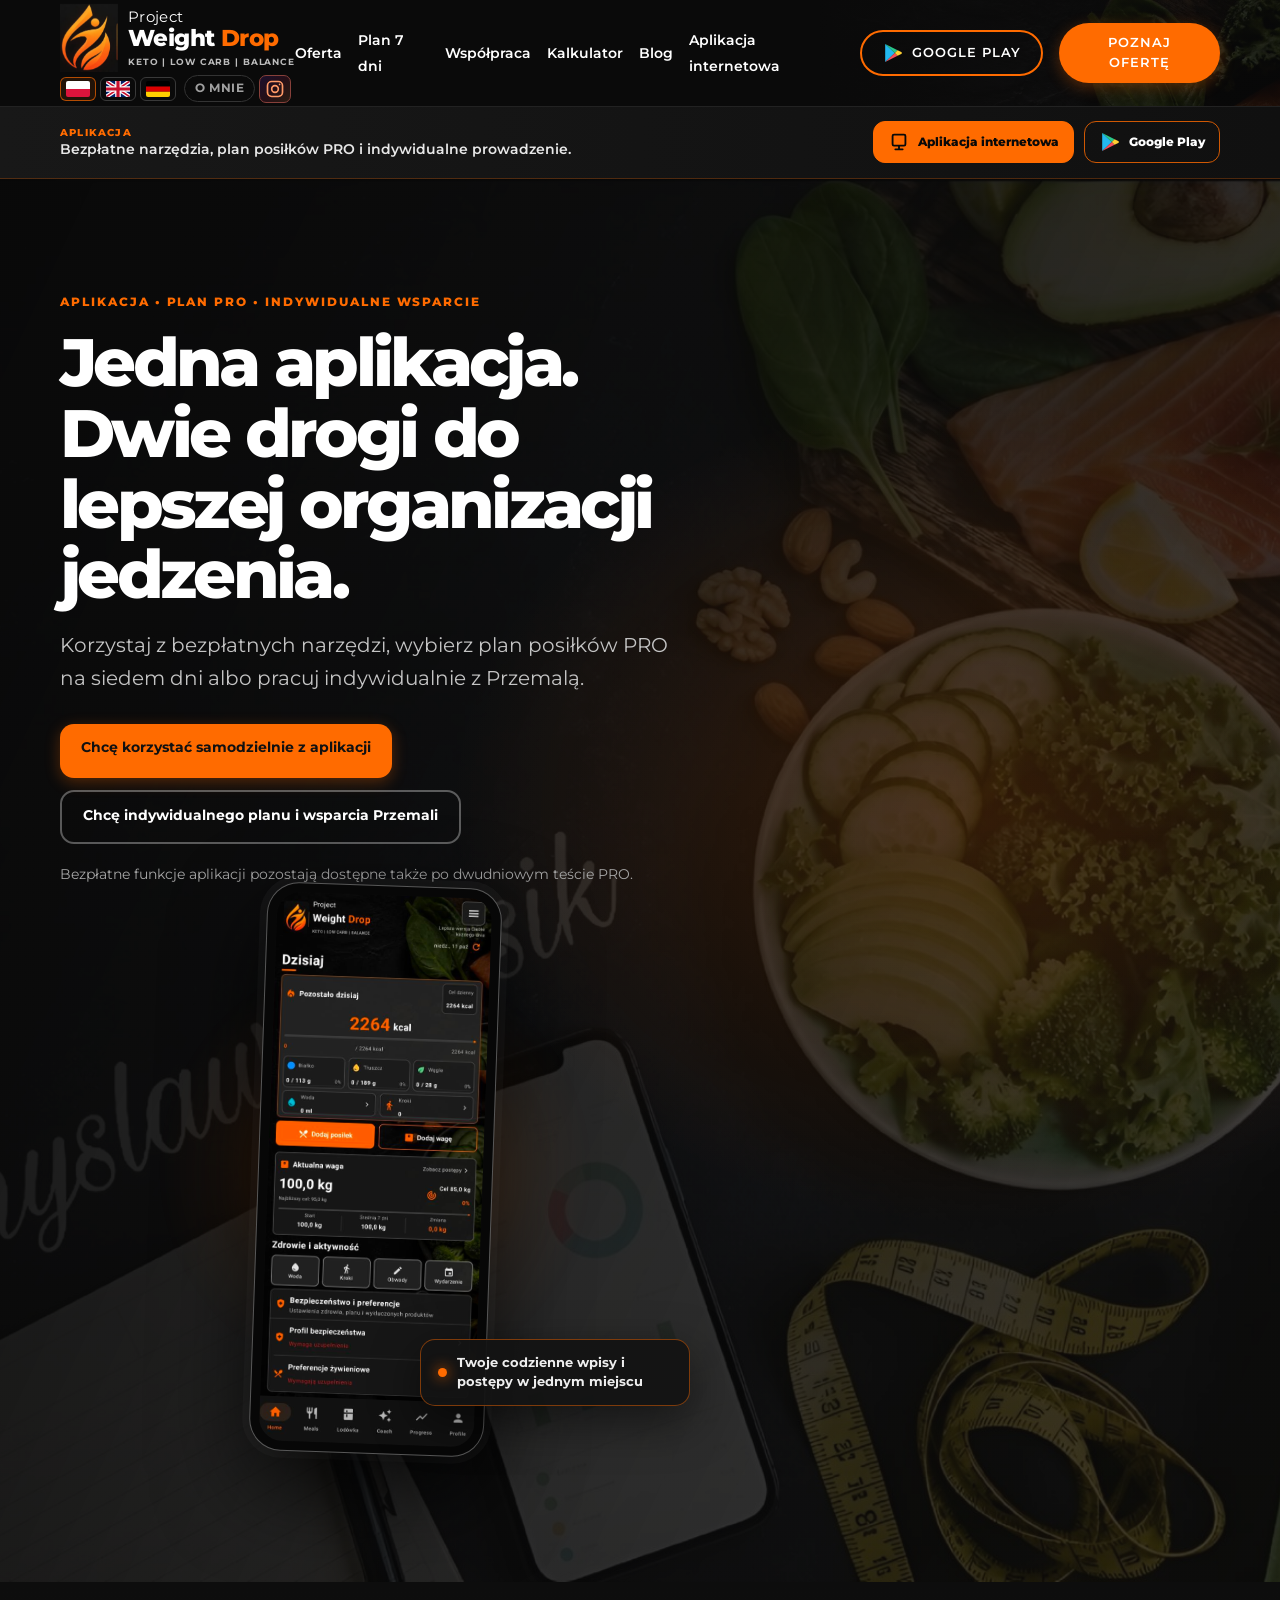
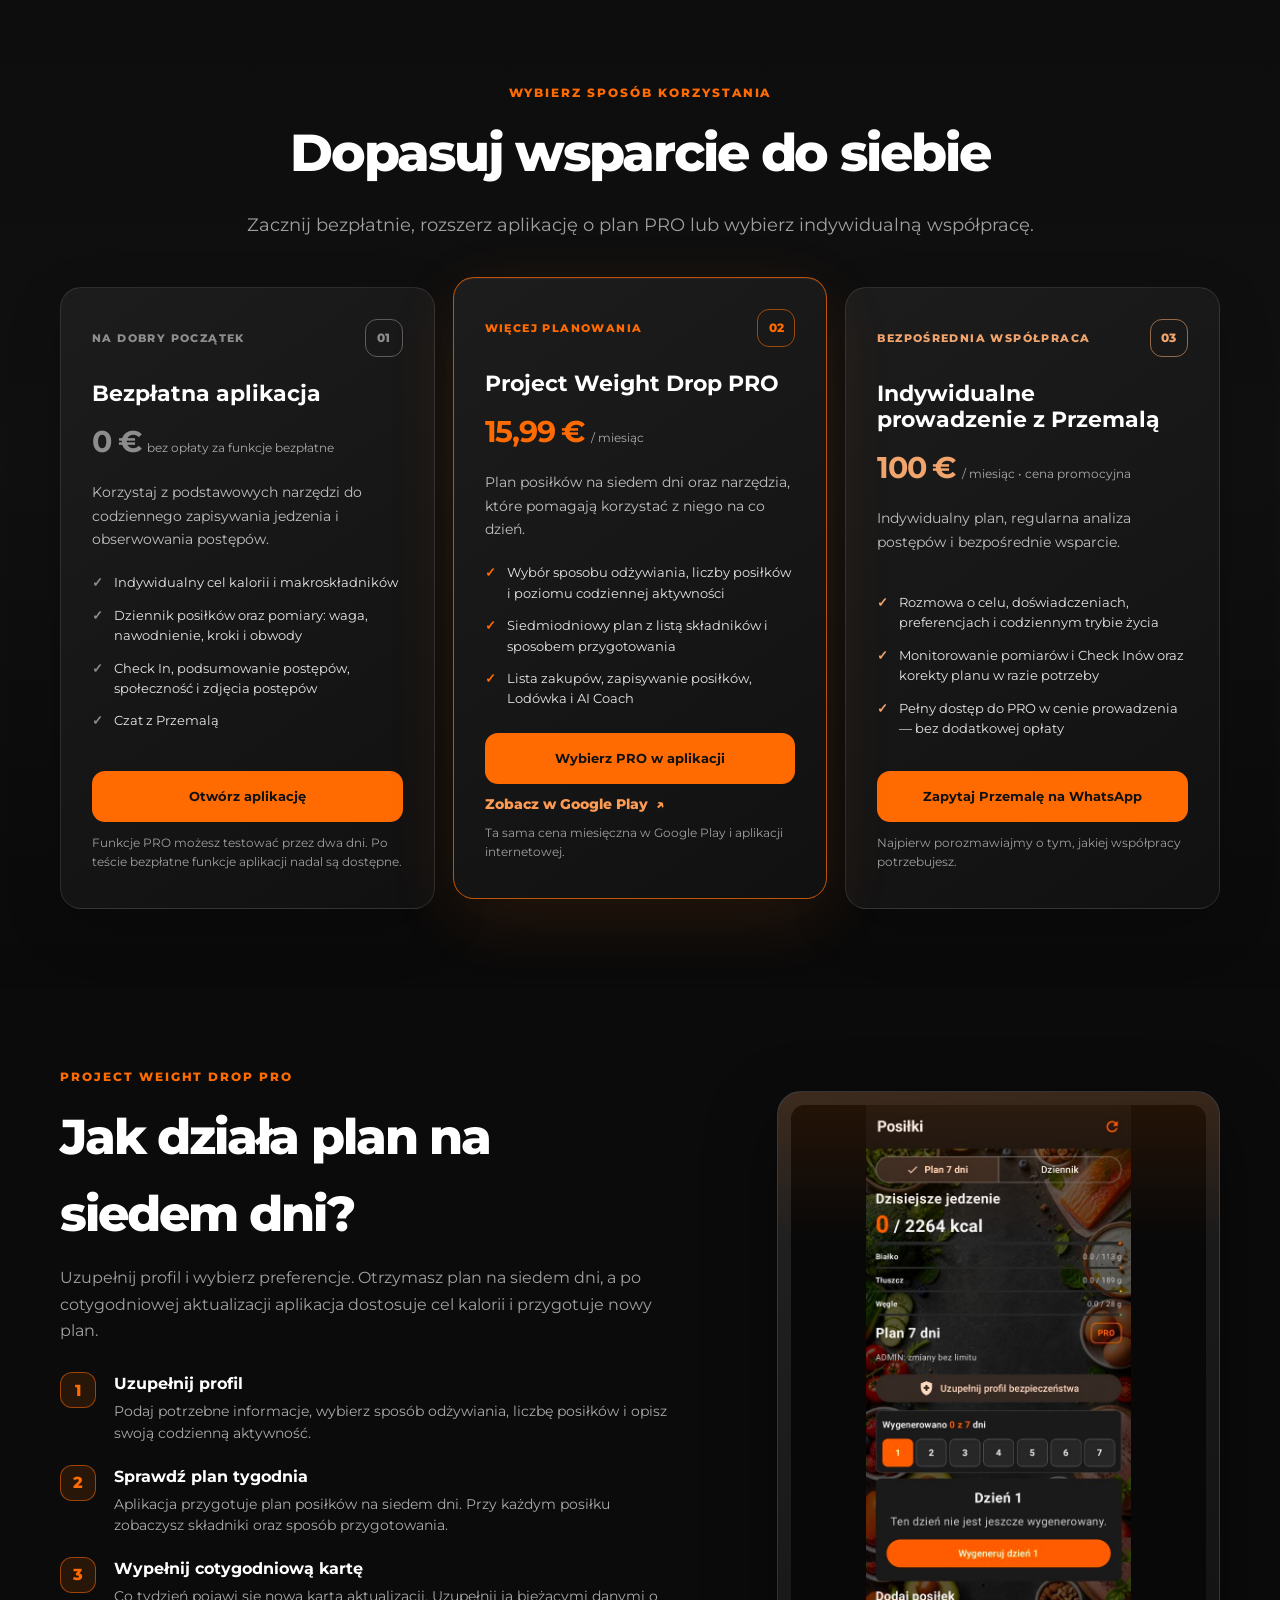
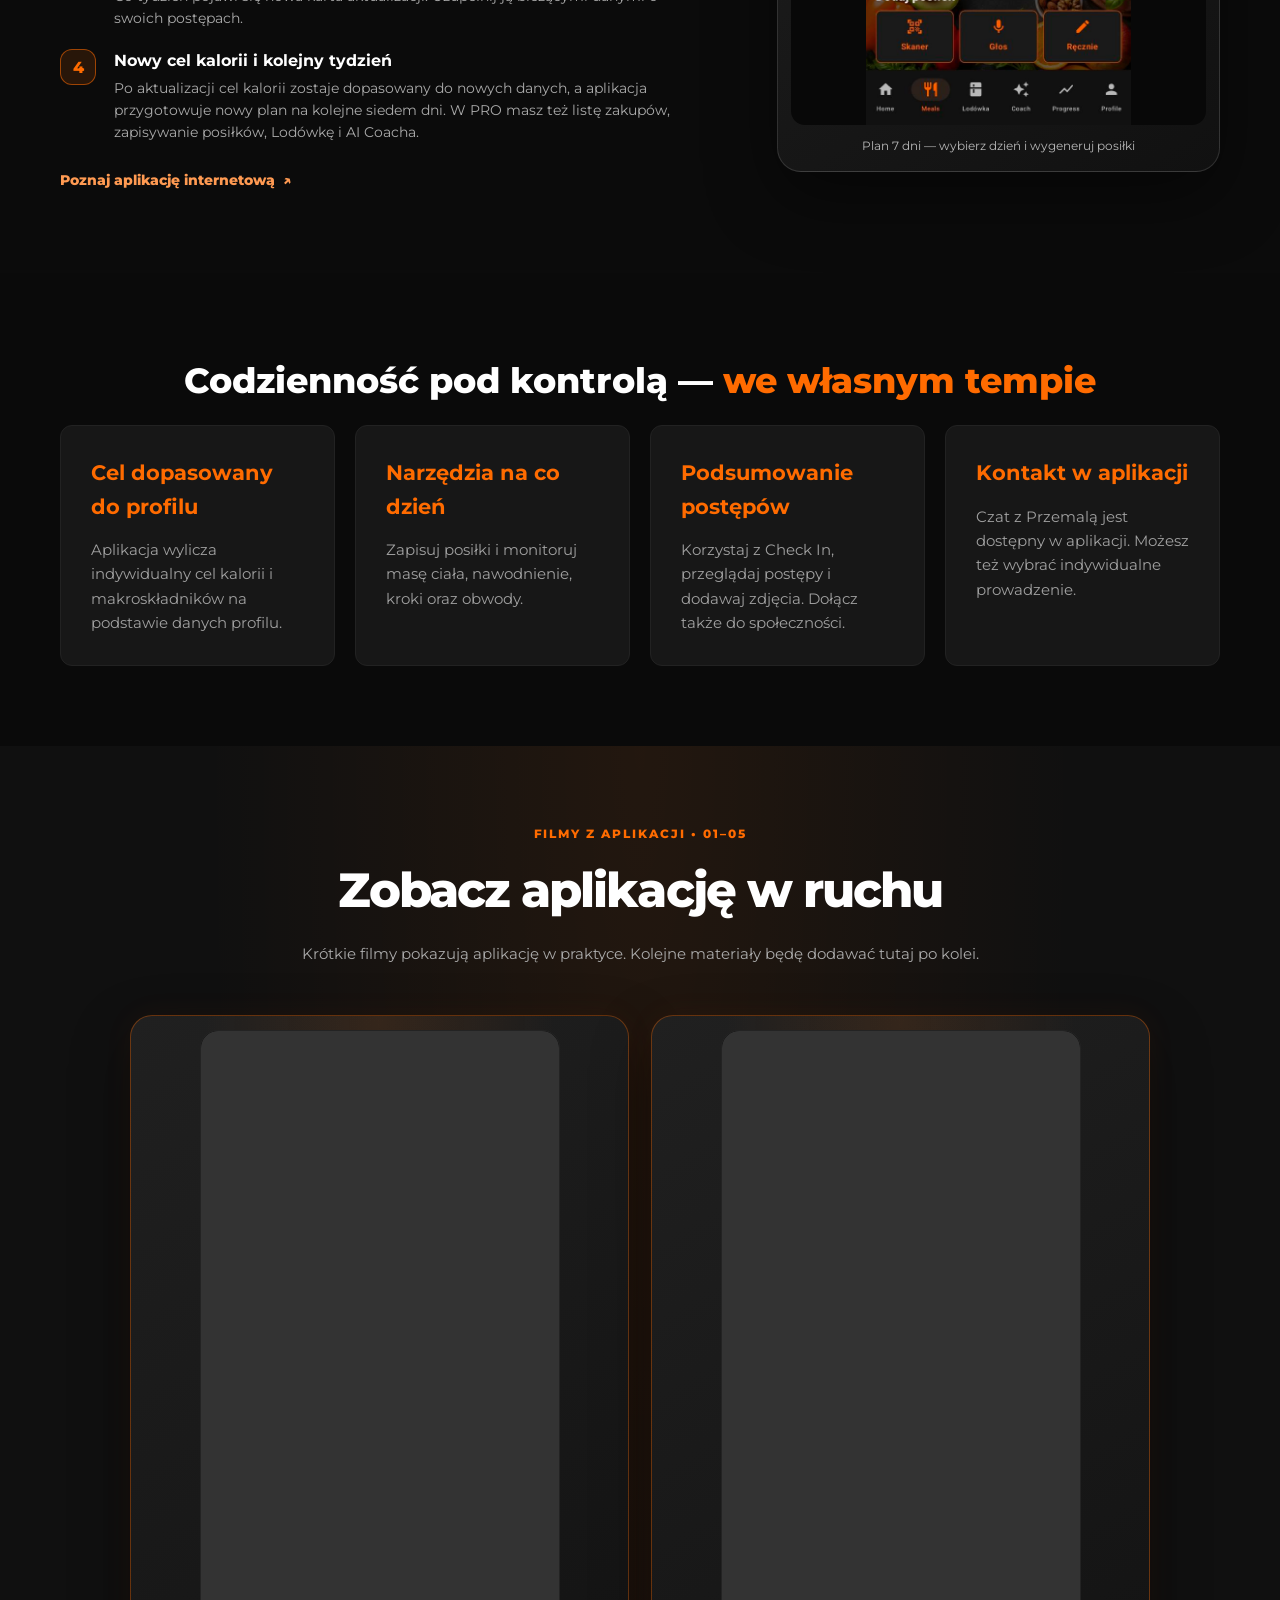
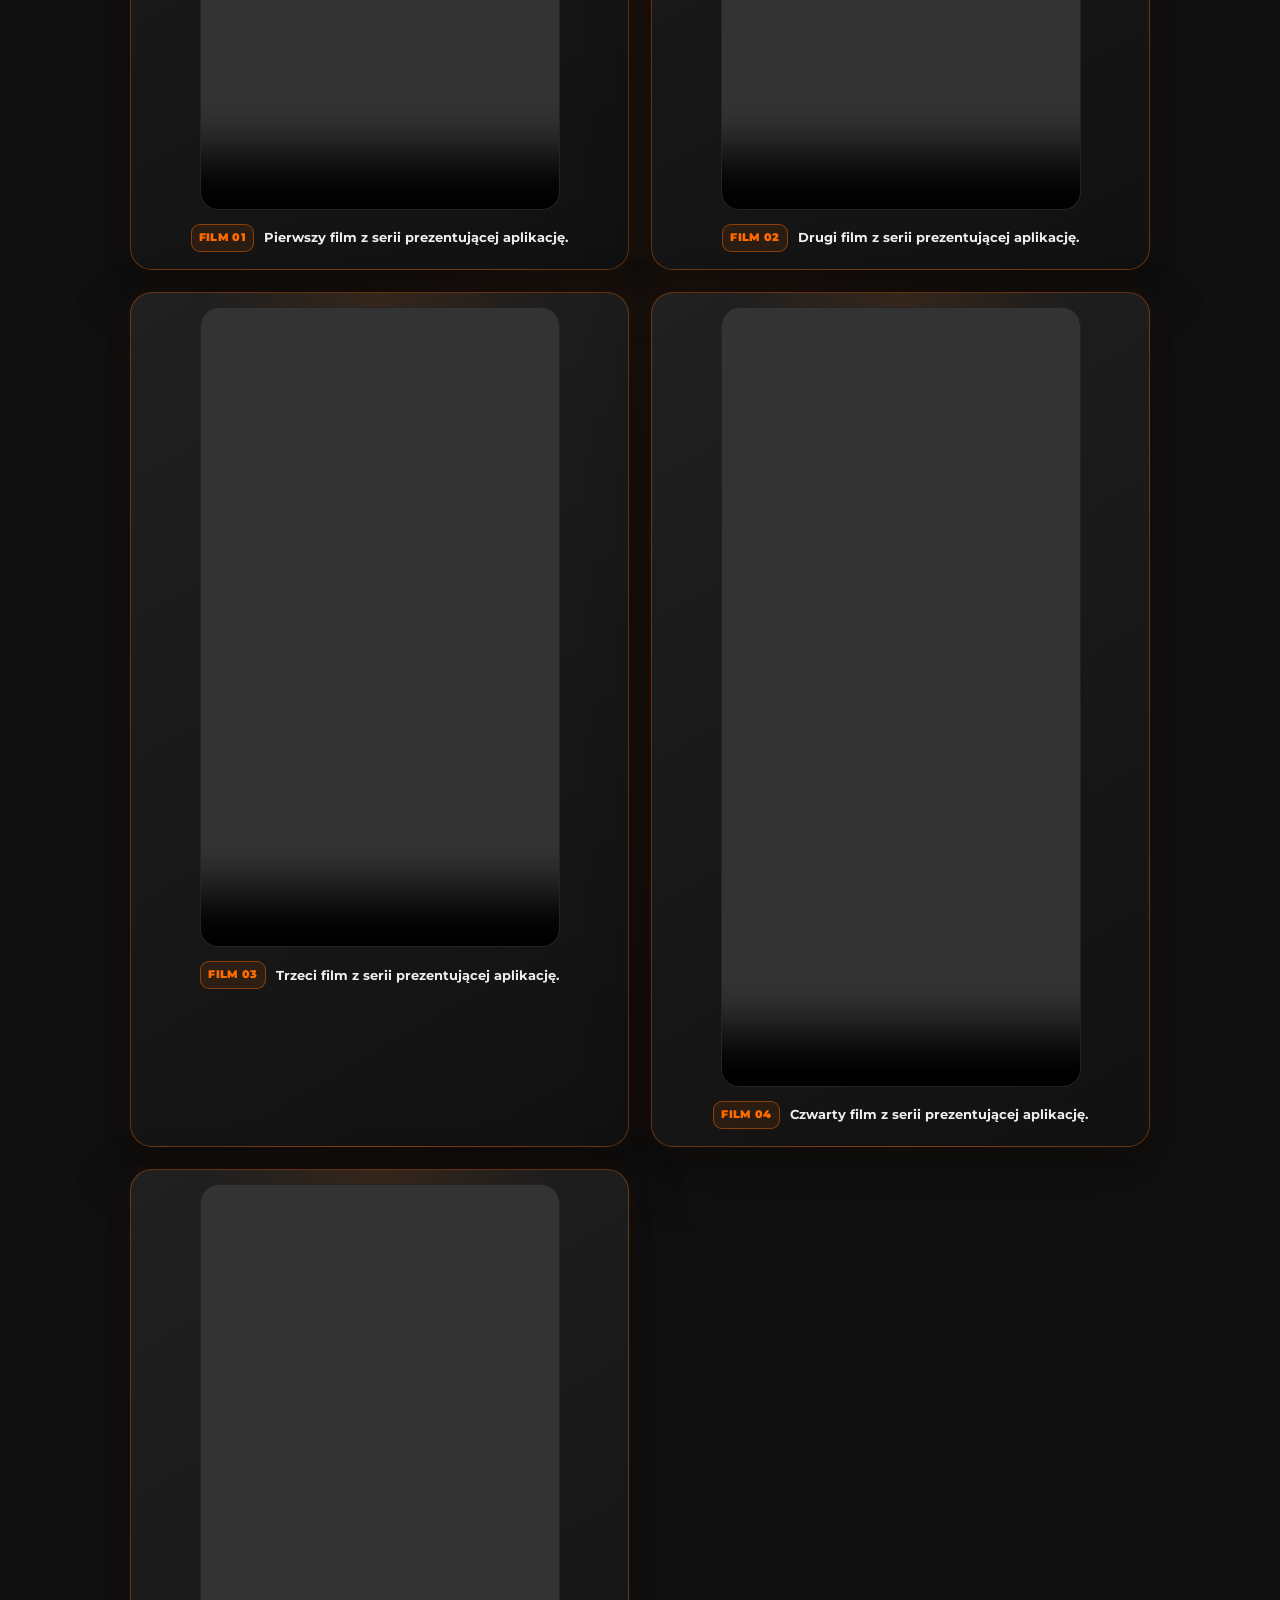
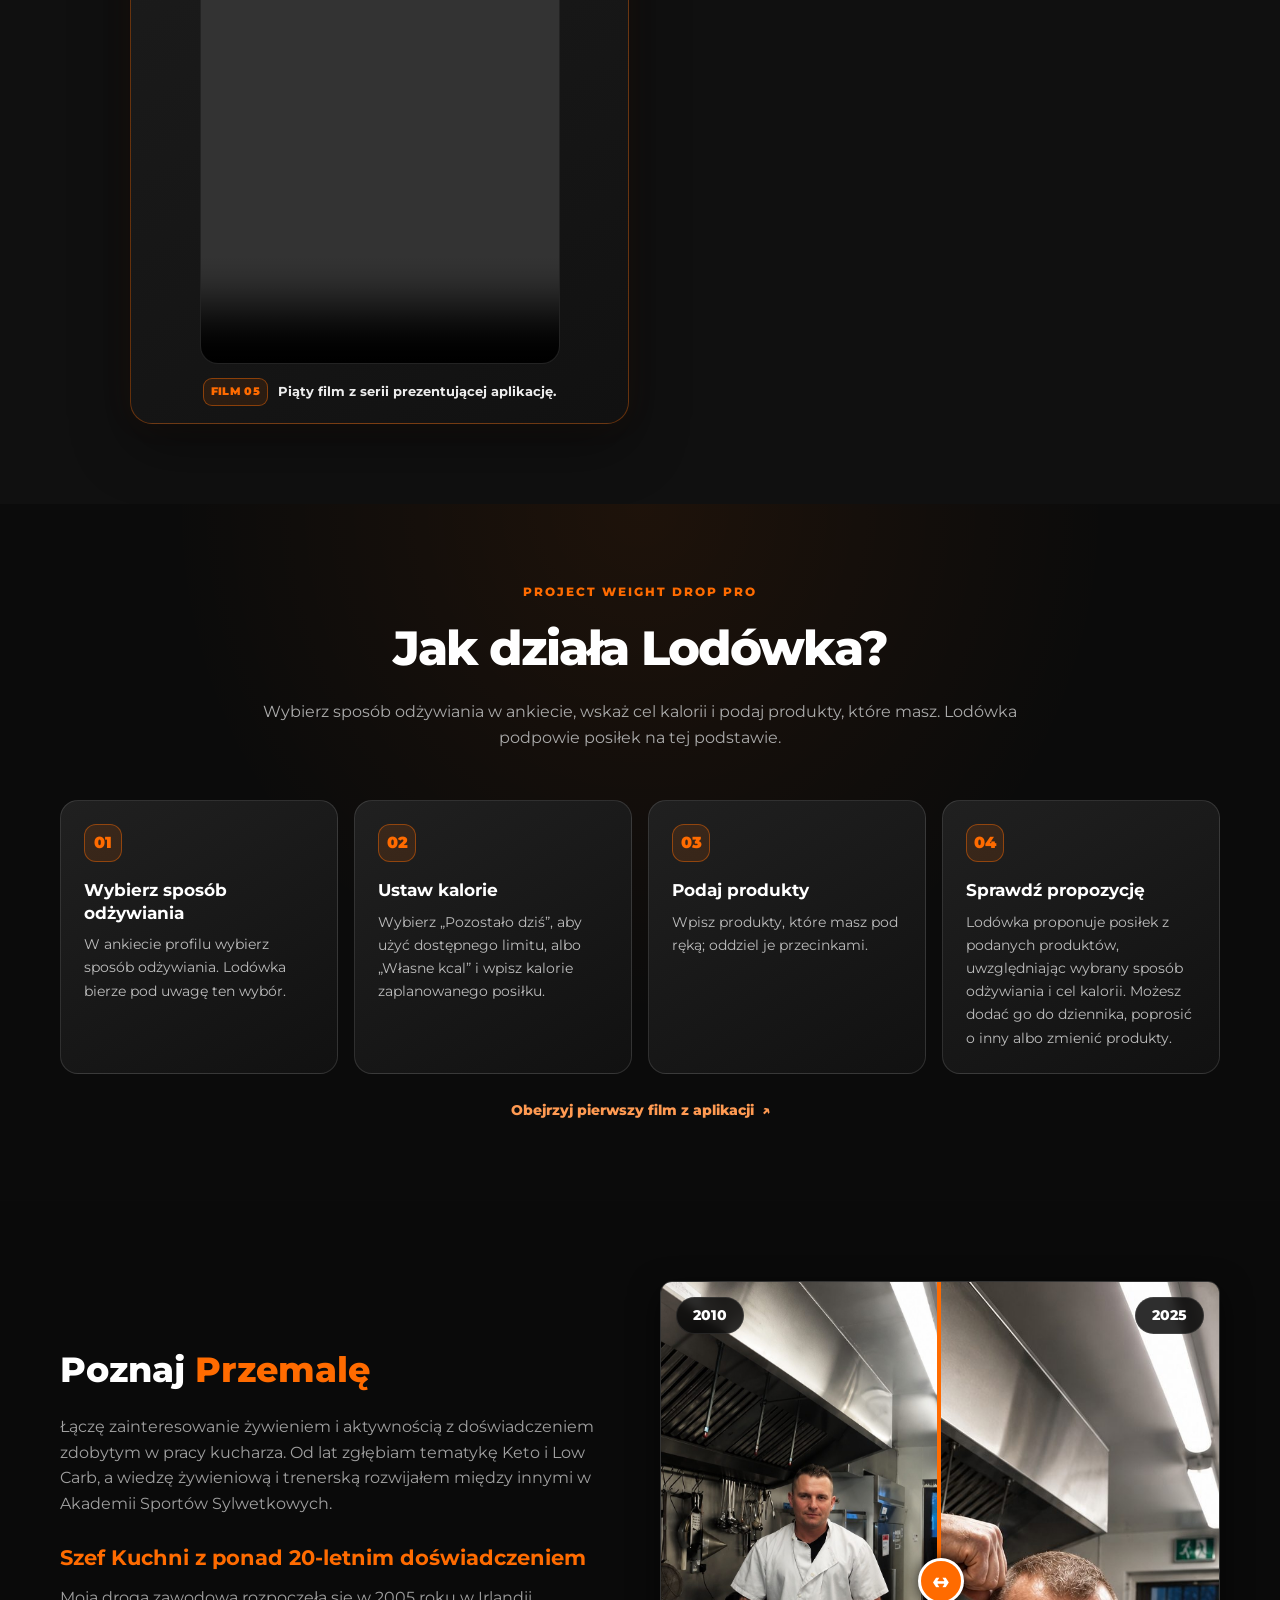
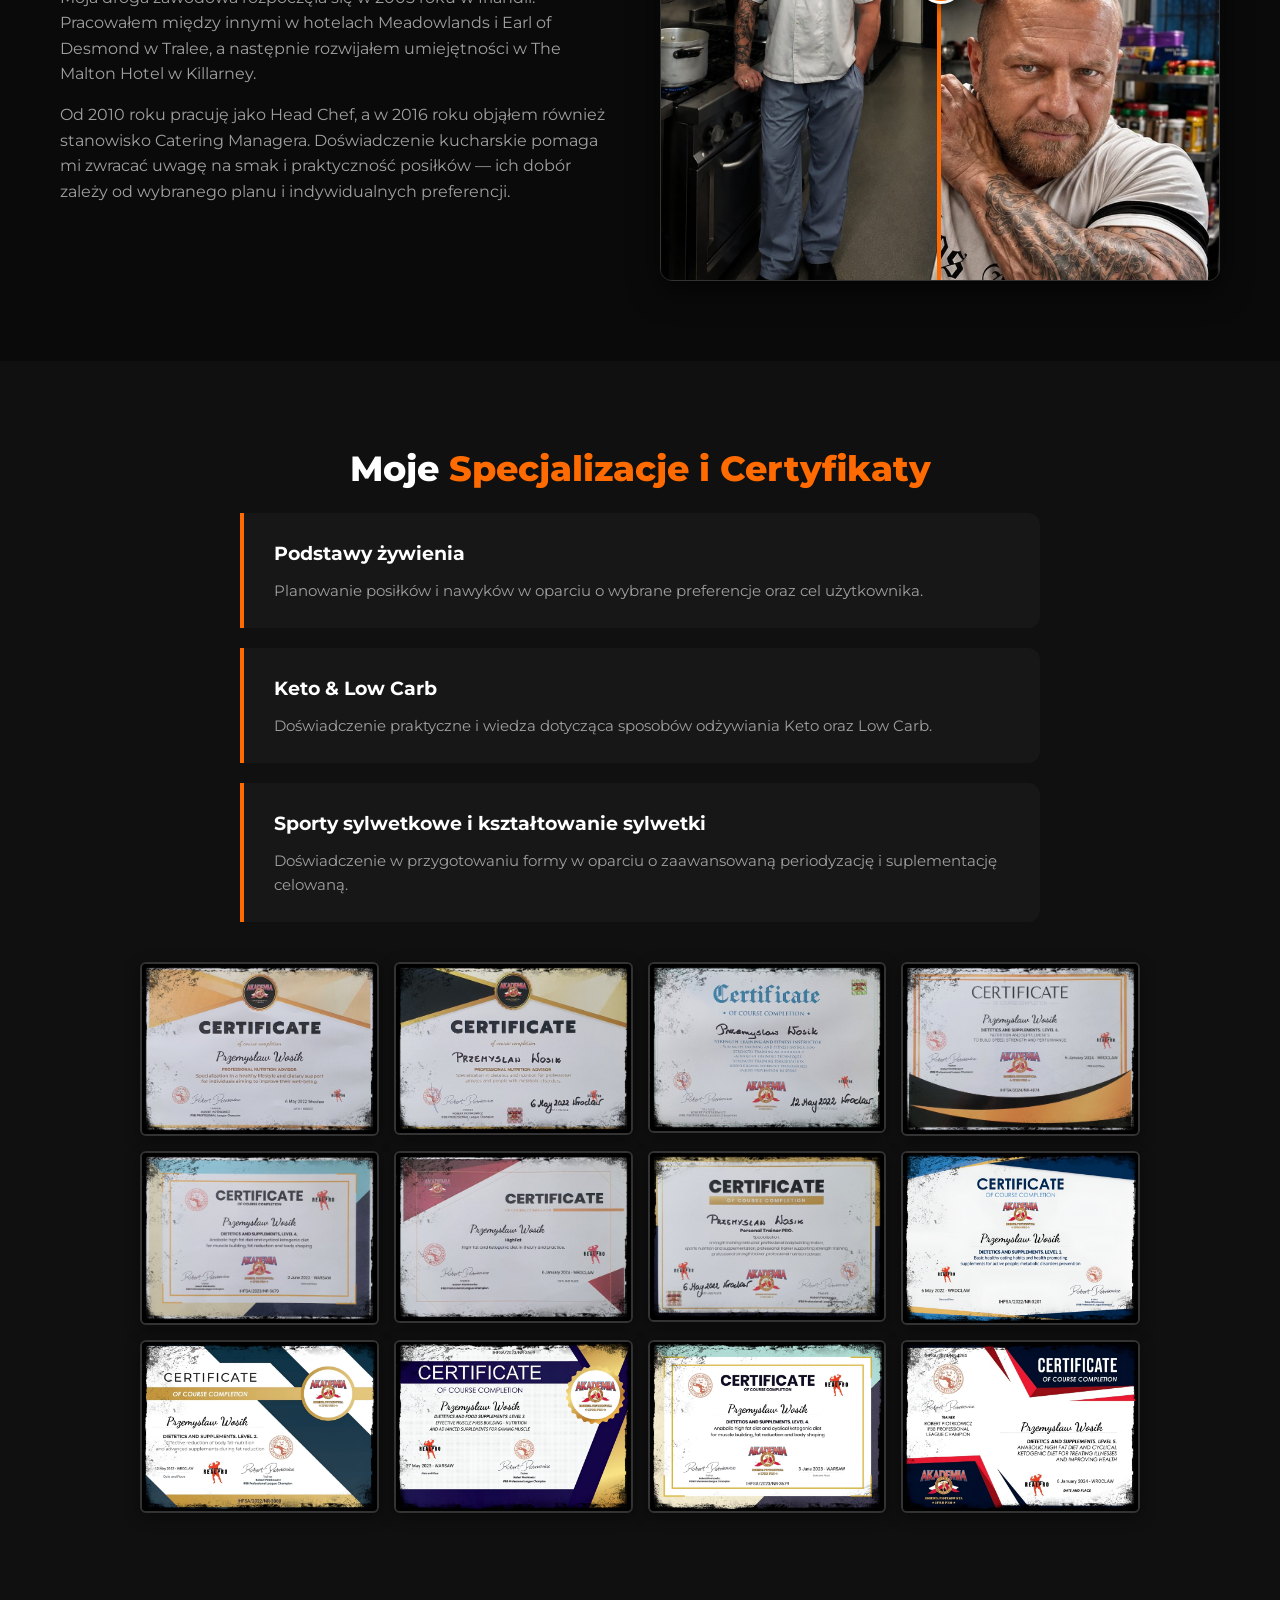
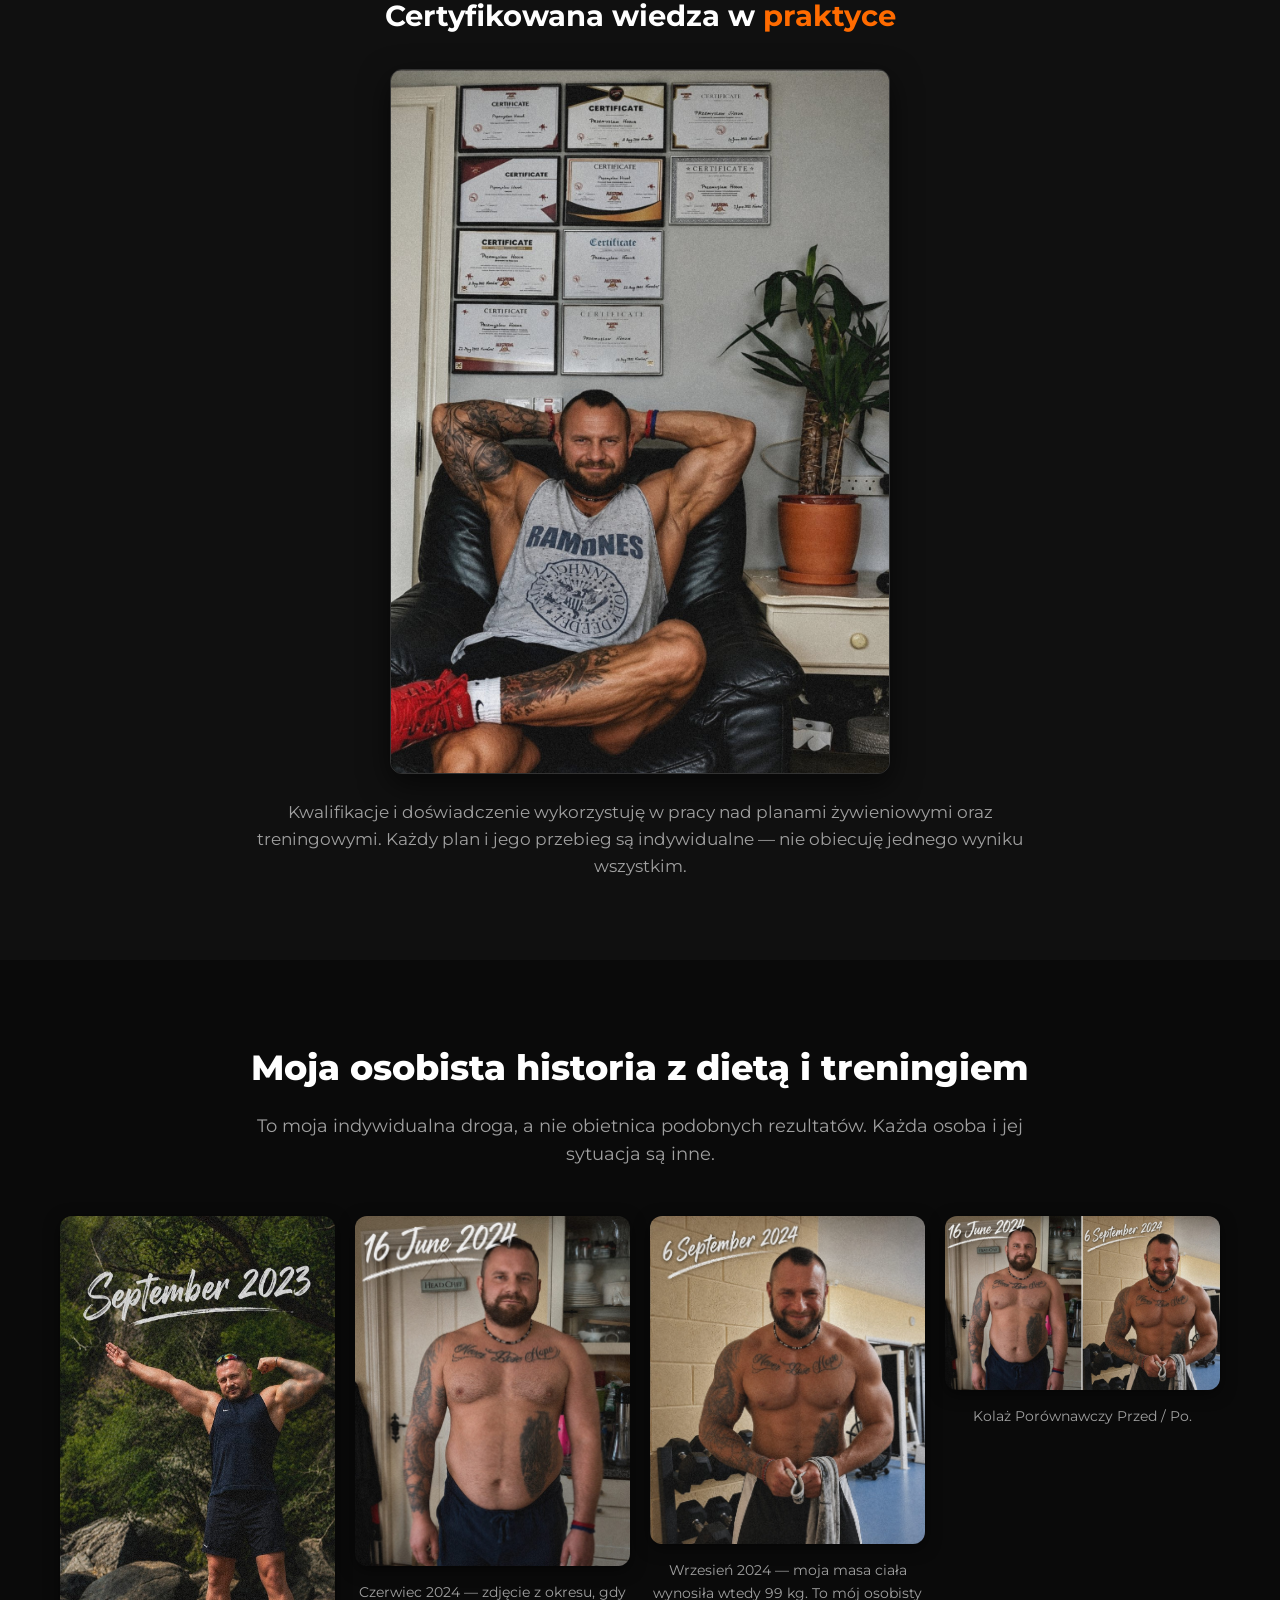
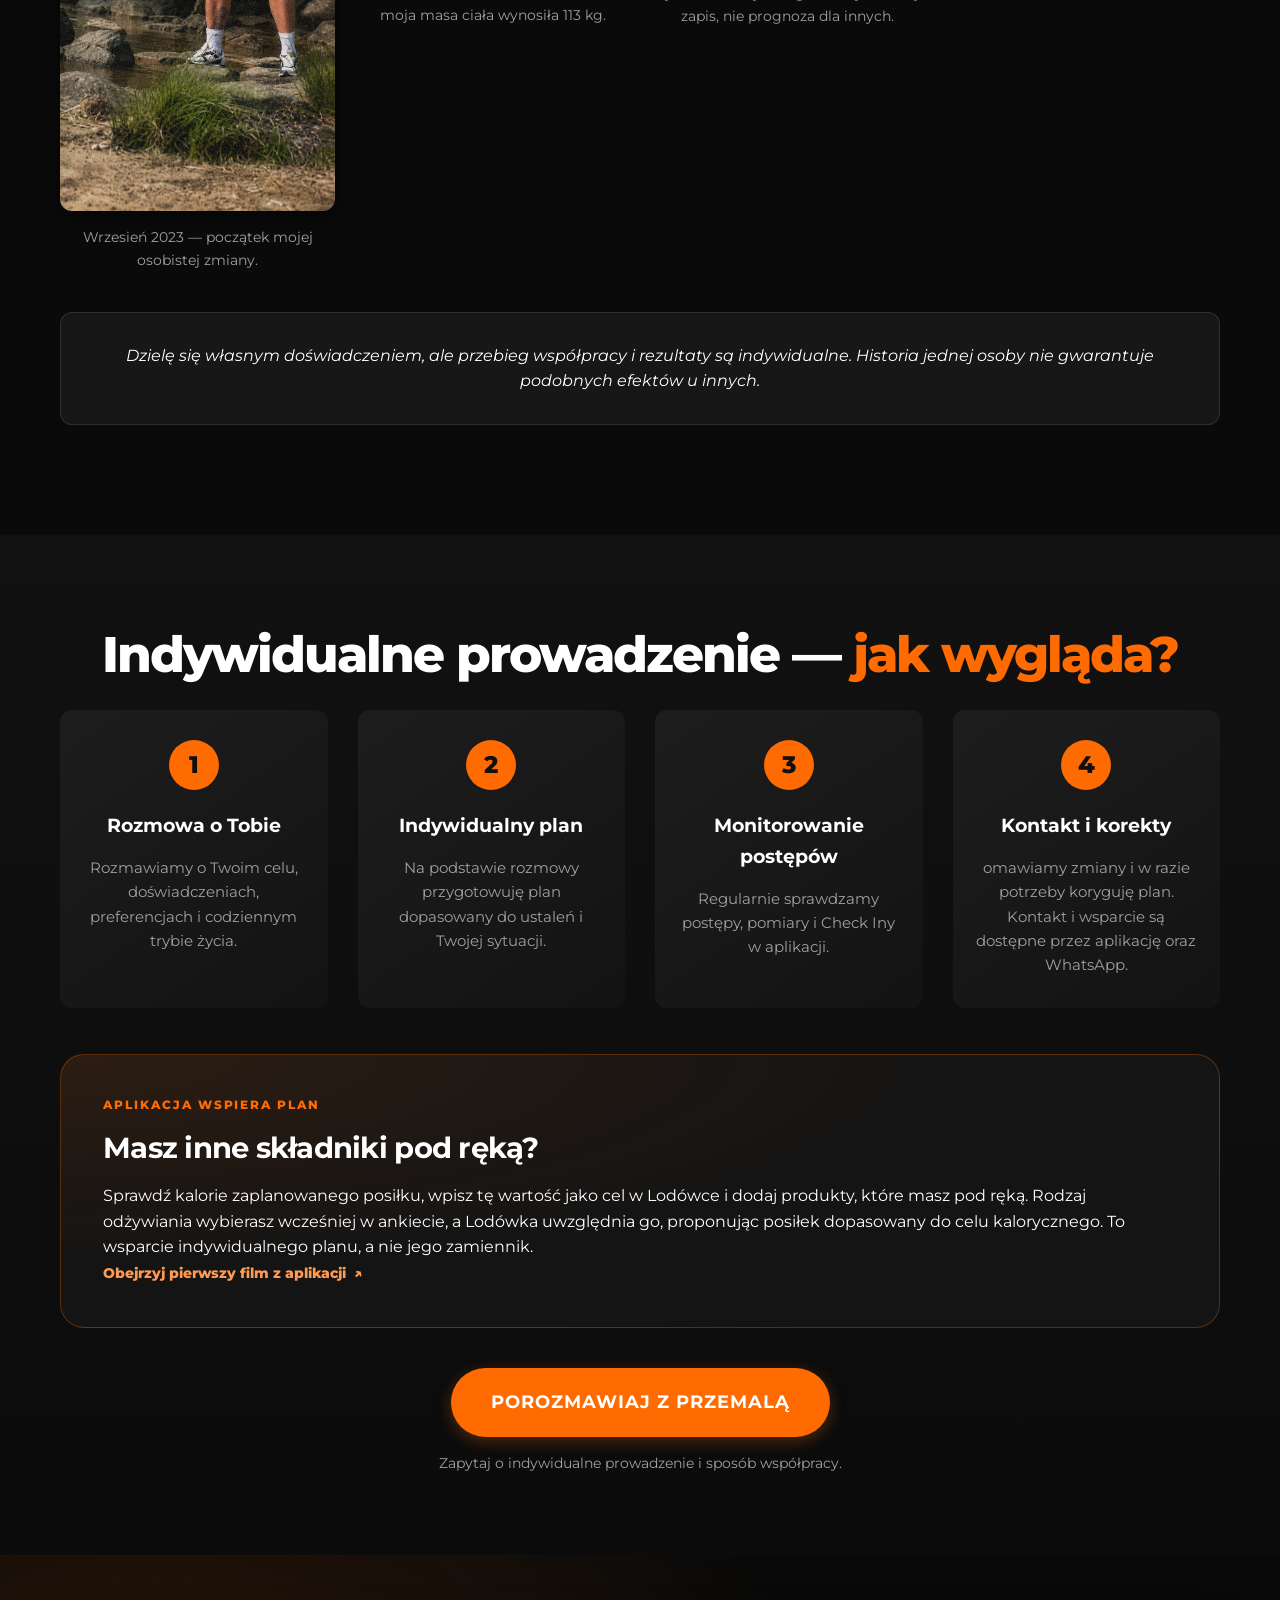
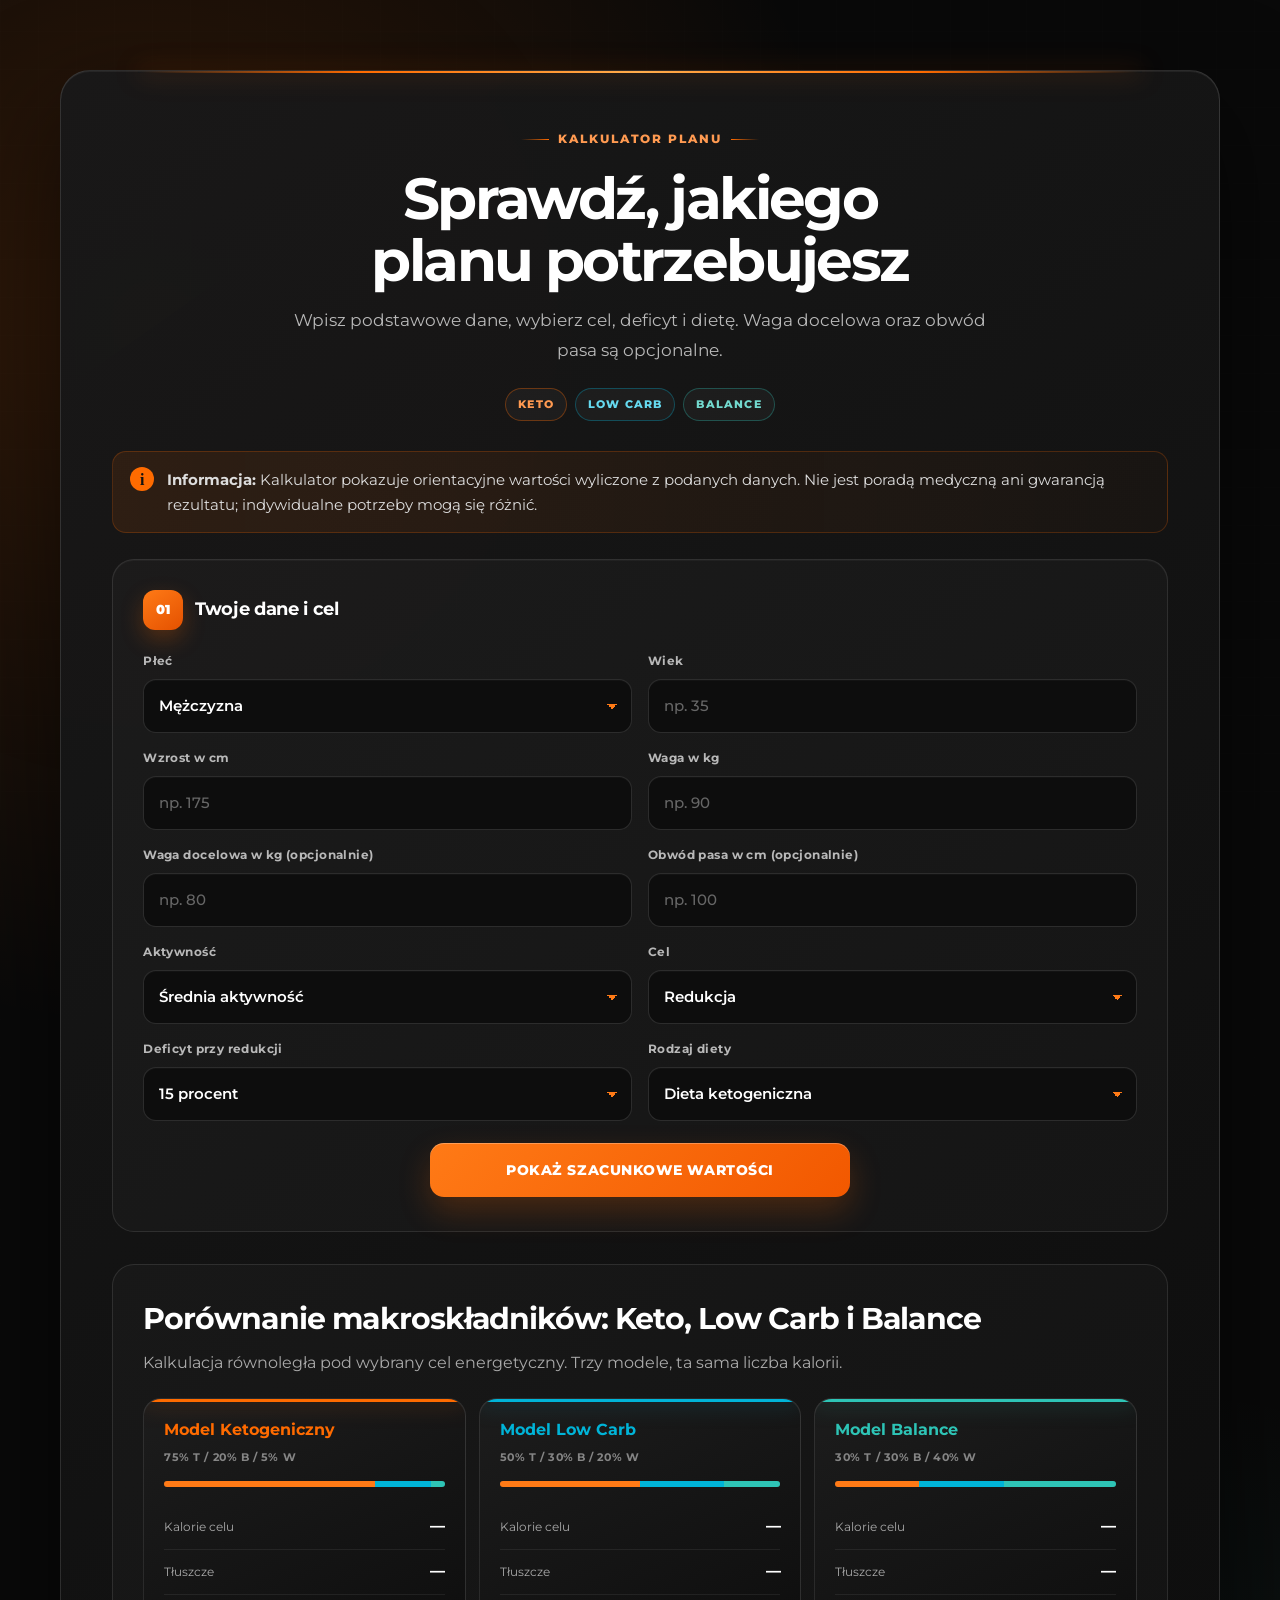
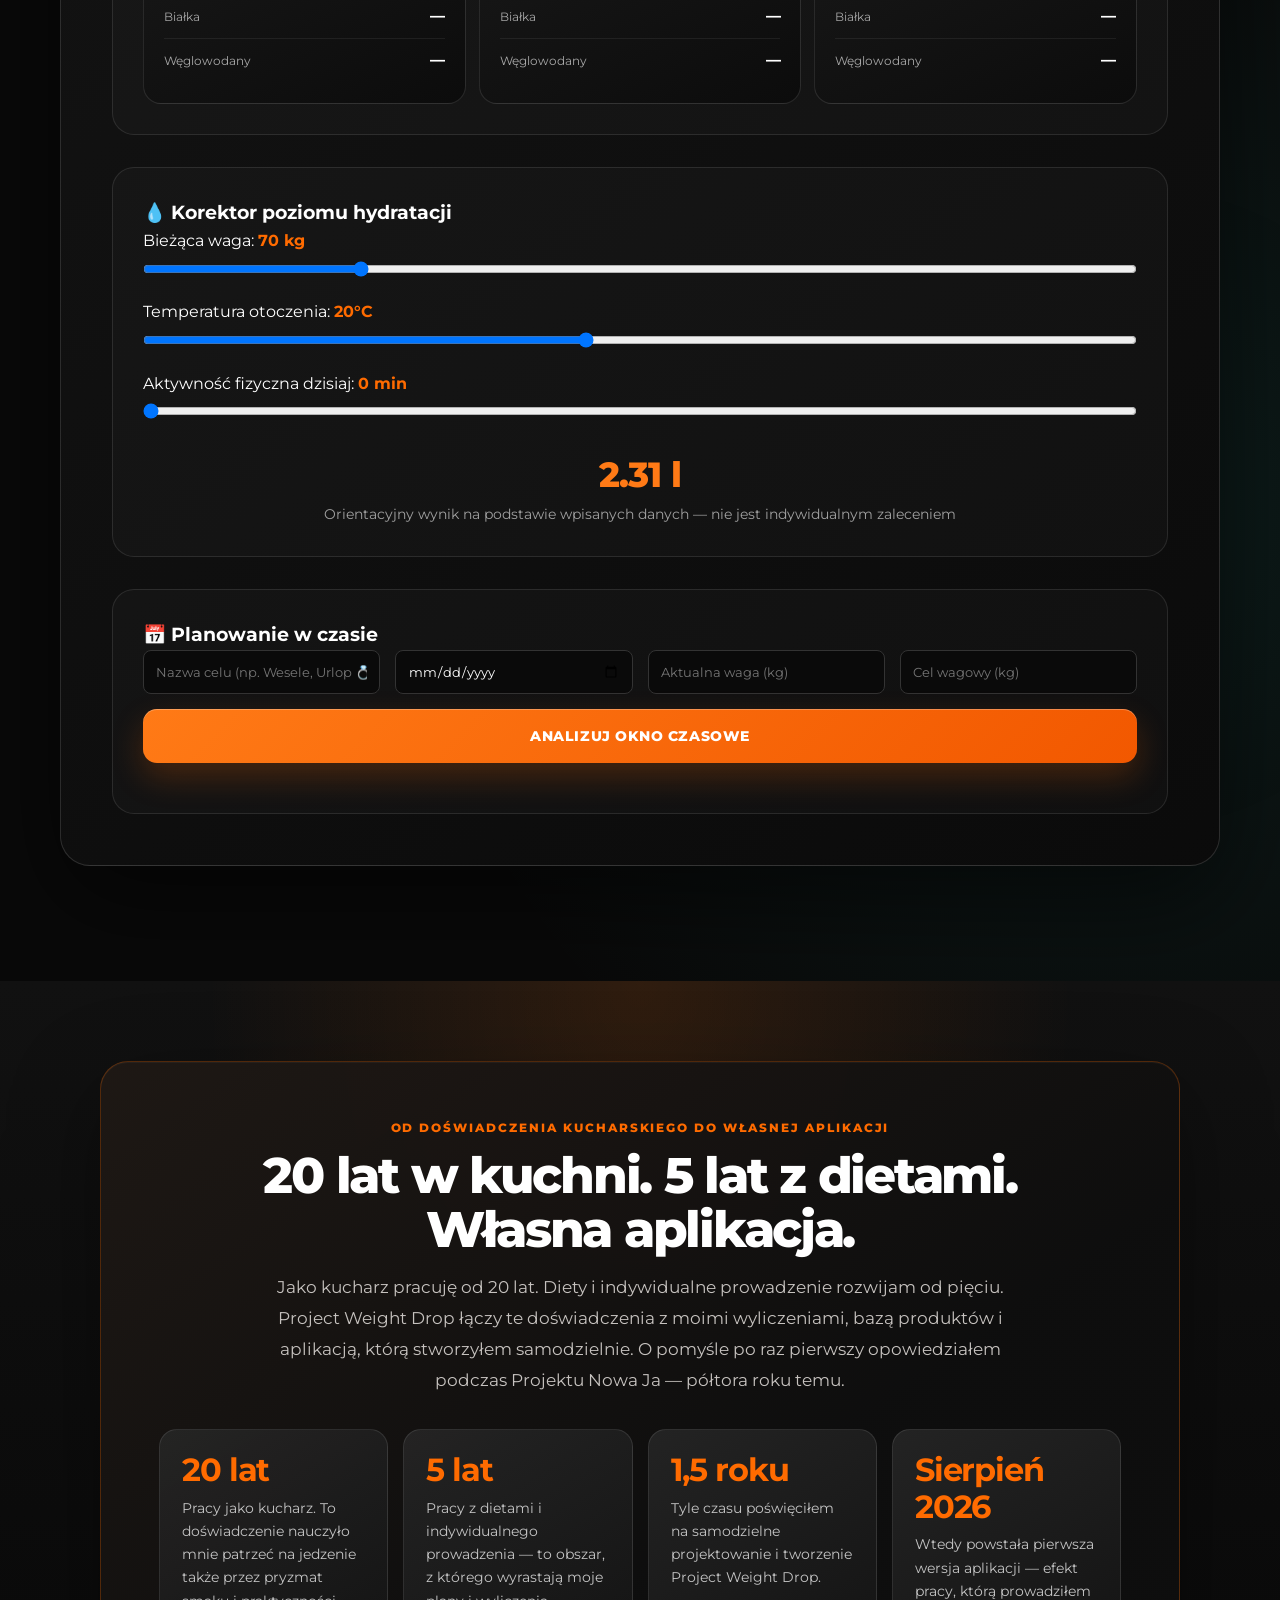
==== commit 77612e41: "Add Instagram profile links to home page" ====
--- a/index.html
+++ b/index.html
@@ -400,6 +400,47 @@
         .about-btn:hover {
             color: var(--accent);
             border-color: var(--accent);
+        }
+
+        .instagram-link {
+            display: inline-flex;
+            align-items: center;
+            justify-content: center;
+            gap: 9px;
+            min-height: 44px;
+            padding: 10px 16px;
+            border: 1px solid #87403a;
+            border-radius: 12px;
+            background: linear-gradient(135deg, rgba(123, 47, 247, .15), rgba(225, 48, 108, .13), rgba(255, 154, 68, .13));
+            color: #f5f5f5;
+            font-size: .85rem;
+            font-weight: 600;
+            white-space: nowrap;
+            transition: border-color .2s, background-color .2s;
+        }
+
+        .instagram-link:hover {
+            border-color: var(--accent);
+            background-color: rgba(255, 107, 0, .1);
+        }
+
+        .instagram-link svg {
+            flex: none;
+            width: 22px;
+            height: 22px;
+            color: #ff9a68;
+        }
+
+        .instagram-link-header {
+            min-width: 32px;
+            min-height: 28px;
+            padding: 3px 5px;
+            border-radius: 7px;
+        }
+
+        .instagram-link-header svg {
+            width: 20px;
+            height: 20px;
         }
 
         .nav-links {
@@ -1485,6 +1526,9 @@
                         <svg viewBox="0 0 60 40" aria-hidden="true"><path fill="#000" d="M0 0h60v14H0z"/><path fill="#dd0000" d="M0 14h60v13H0z"/><path fill="#ffce00" d="M0 27h60v13H0z"/></svg>
                     </button>
                     <a href="#o-mnie" class="about-btn" id="navAboutBtn">O mnie</a>
+                    <a href="https://www.instagram.com/przemala/" class="instagram-link instagram-link-header" target="_blank" rel="noopener noreferrer" data-i18n-aria-label="instagramLabel" aria-label="Instagram @przemala — otwiera się w nowej karcie">
+                        <svg viewBox="0 0 24 24" fill="none" stroke="currentColor" stroke-width="2" aria-hidden="true" focusable="false"><rect x="3" y="3" width="18" height="18" rx="5"/><circle cx="12" cy="12" r="4"/><circle cx="17.5" cy="6.5" r="1" fill="currentColor" stroke="none"/></svg>
+                    </a>
                 </div>
             </div>
             <ul class="nav-links" id="nav-links">
@@ -1954,6 +1998,7 @@
                             <select id="dietType">
                                 <option value="keto" id="ketoOption">Dieta ketogeniczna</option>
                                 <option value="lowcarb" id="lowCarbOption">Dieta low carb</option>
+                                <option value="balance" id="balanceOption">Dieta Balance</option>
                             </select>
                         </div>
                         </div>
@@ -2207,6 +2252,10 @@
                 <a href="/privacy.html">Polityka Prywatności</a>
                 <a href="#">Regulamin</a>
             </div>
+            <a href="https://www.instagram.com/przemala/" class="instagram-link" target="_blank" rel="noopener noreferrer" data-i18n-aria-label="instagramLabel" aria-label="Instagram @przemala — otwiera się w nowej karcie">
+                <svg viewBox="0 0 24 24" fill="none" stroke="currentColor" stroke-width="2" aria-hidden="true" focusable="false"><rect x="3" y="3" width="18" height="18" rx="5"/><circle cx="12" cy="12" r="4"/><circle cx="17.5" cy="6.5" r="1" fill="currentColor" stroke="none"/></svg>
+                <span>Instagram · @przemala</span>
+            </a>
             <p class="footer-copy">© 2026 Project Weight Drop. Wszystkie prawa zastrzeżone.</p>
         </div>
     </footer>
@@ -2336,6 +2385,7 @@
                 pageTitle: "Project Weight Drop | Aplikacja, PRO i indywidualne prowadzenie",
                 pageDescription: "Wybierz bezpłatną aplikację Project Weight Drop, siedmiodniowy plan PRO lub indywidualne prowadzenie z Przemalą.",
                 navAboutBtn: "O mnie",
+                instagramLabel: "Instagram @przemala — otwiera się w nowej karcie",
                 navHomeLabel: "Project Weight Drop — strona główna",
                 navHome: "Strona główna Project Weight Drop",
                 navOffer: "Oferta",
@@ -2534,7 +2584,7 @@
                 activity1: "Mała aktywność", activity2: "Lekka aktywność", activity3: "Średnia aktywność", activity4: "Duża aktywność", activity5: "Bardzo duża aktywność",
                 goalLabel: "Cel", goalReduction: "Redukcja", goalMaintenance: "Utrzymanie", goalMass: "Masa",
                 deficitLabel: "Deficyt przy redukcji", deficit10: "10 procent", deficit15: "15 procent", deficit20: "20 procent",
-                dietTypeLabel: "Rodzaj diety", ketoOption: "Dieta ketogeniczna", lowCarbOption: "Dieta low carb",
+                dietTypeLabel: "Rodzaj diety", ketoOption: "Dieta ketogeniczna", lowCarbOption: "Dieta low carb", balanceOption: "Dieta Balance",
                 calculateButton: "Pokaż szacunkowe wartości",
                 progressTitle: "🎯 Postęp do celu wagowego",
                 progressStartLabel: "Obecna waga", progressGoalLabel: "Cel",
@@ -2586,6 +2636,7 @@
                 pageTitle: "Project Weight Drop | App, PRO and individual coaching",
                 pageDescription: "Choose the free Project Weight Drop app, a seven-day PRO plan or individual coaching with Przemala.",
                 navAboutBtn: "About me",
+                instagramLabel: "Instagram @przemala — opens in a new tab",
                 navHomeLabel: "Project Weight Drop home page",
                 navHome: "Project Weight Drop home page",
                 navOffer: "Plans & pricing",
@@ -2777,7 +2828,7 @@
                 activity1: "Sedentary", activity2: "Lightly active", activity3: "Moderately active", activity4: "Very active", activity5: "Extremely active",
                 goalLabel: "Goal", goalReduction: "Fat loss", goalMaintenance: "Maintenance", goalMass: "Mass gain",
                 deficitLabel: "Deficit for fat loss", deficit10: "10 percent", deficit15: "15 percent", deficit20: "20 percent",
-                dietTypeLabel: "Diet type", ketoOption: "Ketogenic diet", lowCarbOption: "Low carb diet",
+                dietTypeLabel: "Diet type", ketoOption: "Ketogenic diet", lowCarbOption: "Low carb diet", balanceOption: "Balance diet",
                 calculateButton: "Show estimated values",
                 progressTitle: "🎯 Progress towards weight goal",
                 progressStartLabel: "Current weight", progressGoalLabel: "Goal",
@@ -2826,6 +2877,7 @@
                 pageTitle: "Project Weight Drop | App, PRO und individuelle Begleitung",
                 pageDescription: "Wähle die kostenlose Project Weight Drop App, einen siebentägigen PRO-Plan oder persönliche Begleitung mit Przemala.",
                 navAboutBtn: "Über mich",
+                instagramLabel: "Instagram @przemala — öffnet in einem neuen Tab",
                 navHomeLabel: "Project Weight Drop — Startseite",
                 navHome: "Project Weight Drop — Startseite",
                 navOffer: "Angebot",
@@ -3017,7 +3069,7 @@
                 activity1: "Wenig aktiv", activity2: "Leicht aktiv", activity3: "Mäßig aktiv", activity4: "Sehr aktiv", activity5: "Extrem aktiv",
                 goalLabel: "Ziel", goalReduction: "Fettabbau", goalMaintenance: "Gewicht halten", goalMass: "Muskelaufbau",
                 deficitLabel: "Defizit beim Fettabbau", deficit10: "10 Prozent", deficit15: "15 Prozent", deficit20: "20 Prozent",
-                dietTypeLabel: "Diättyp", ketoOption: "Ketogene Diät", lowCarbOption: "Low Carb Diät",
+                dietTypeLabel: "Diättyp", ketoOption: "Ketogene Diät", lowCarbOption: "Low Carb Diät", balanceOption: "Balance Ernährung",
                 calculateButton: "Richtwerte anzeigen",
                 progressTitle: "🎯 Fortschritt zum Gewichtsziel",
                 progressStartLabel: "Aktuelles Gewicht", progressGoalLabel: "Ziel",
@@ -3203,7 +3255,7 @@
             setText('deficitLabel', t.deficitLabel);
             setText('deficit10', t.deficit10); setText('deficit15', t.deficit15); setText('deficit20', t.deficit20);
             setText('dietTypeLabel', t.dietTypeLabel);
-            setText('ketoOption', t.ketoOption); setText('lowCarbOption', t.lowCarbOption);
+            setText('ketoOption', t.ketoOption); setText('lowCarbOption', t.lowCarbOption); setText('balanceOption', t.balanceOption);
             setText('calculateButton', t.calculateButton);
             setText('progressTitle', t.progressTitle);
             setText('progressStartLabel', t.progressStartLabel); setText('progressGoalLabel', t.progressGoalLabel);
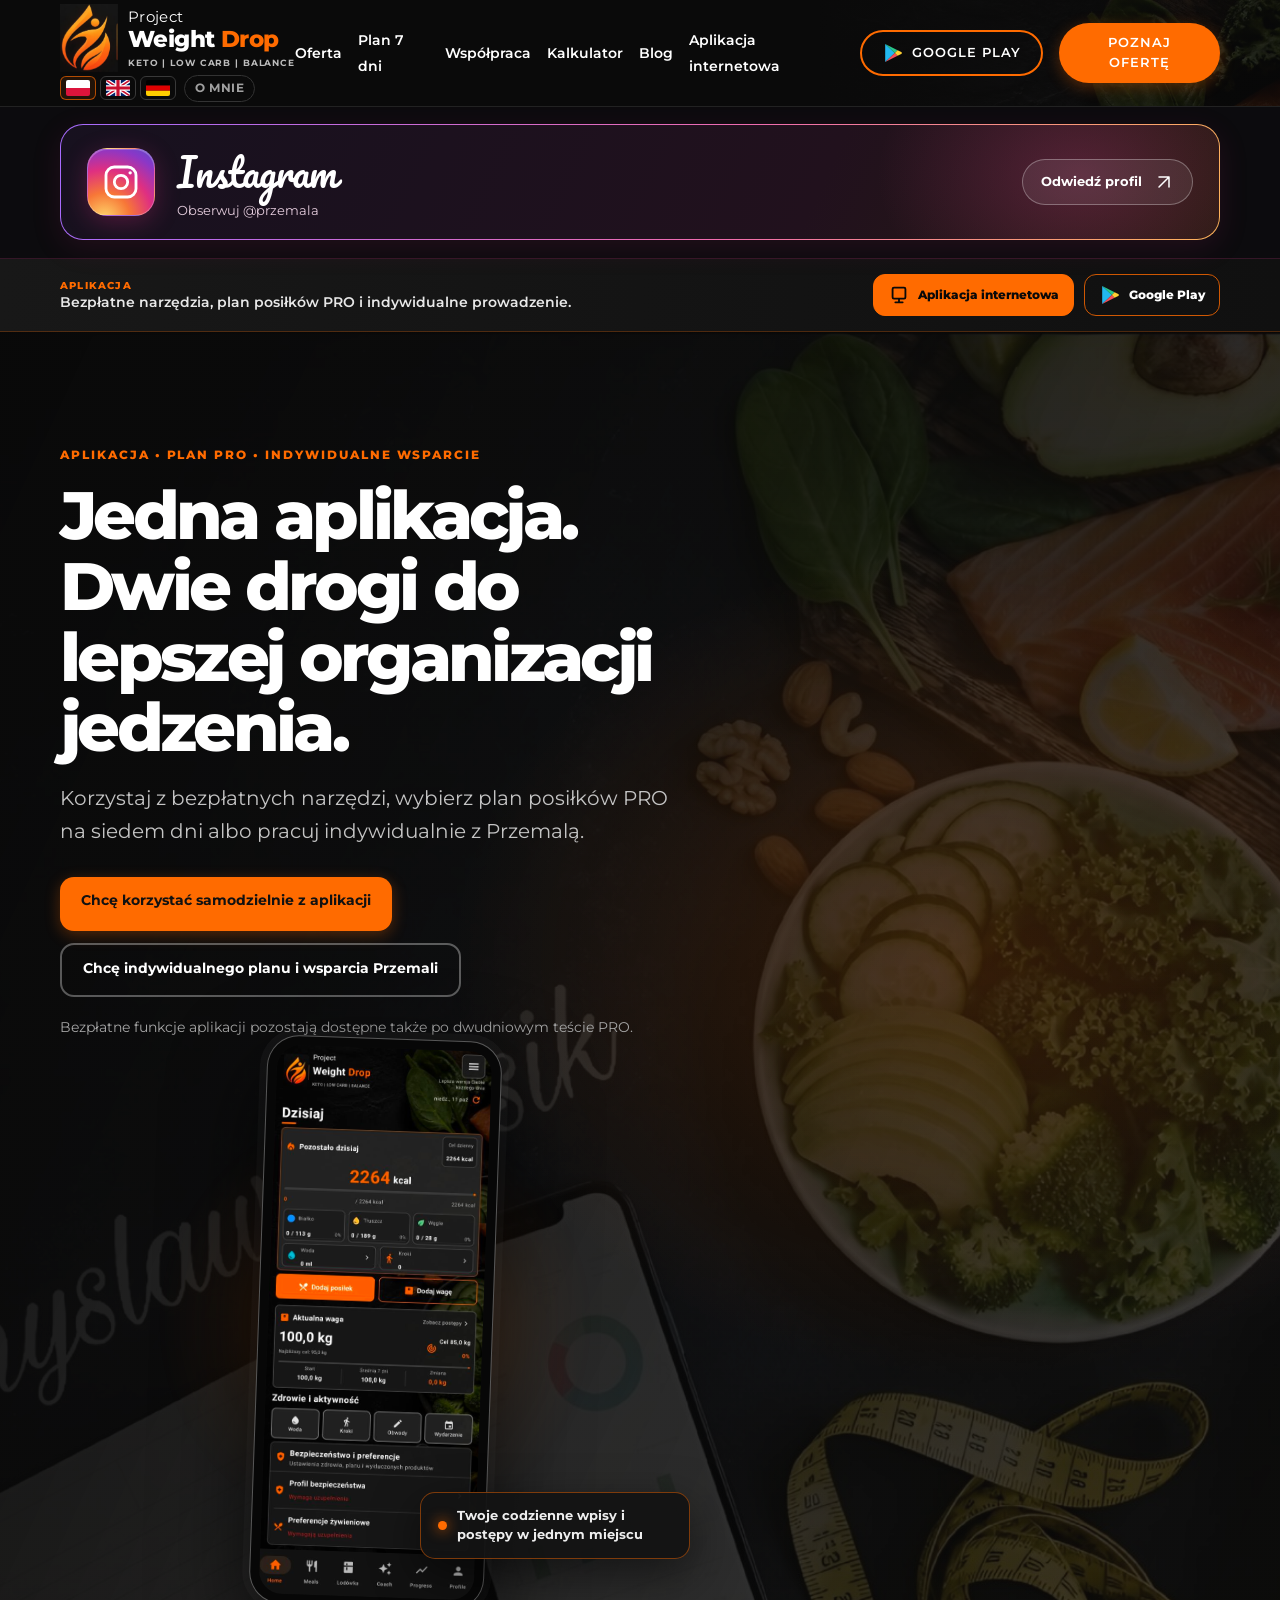
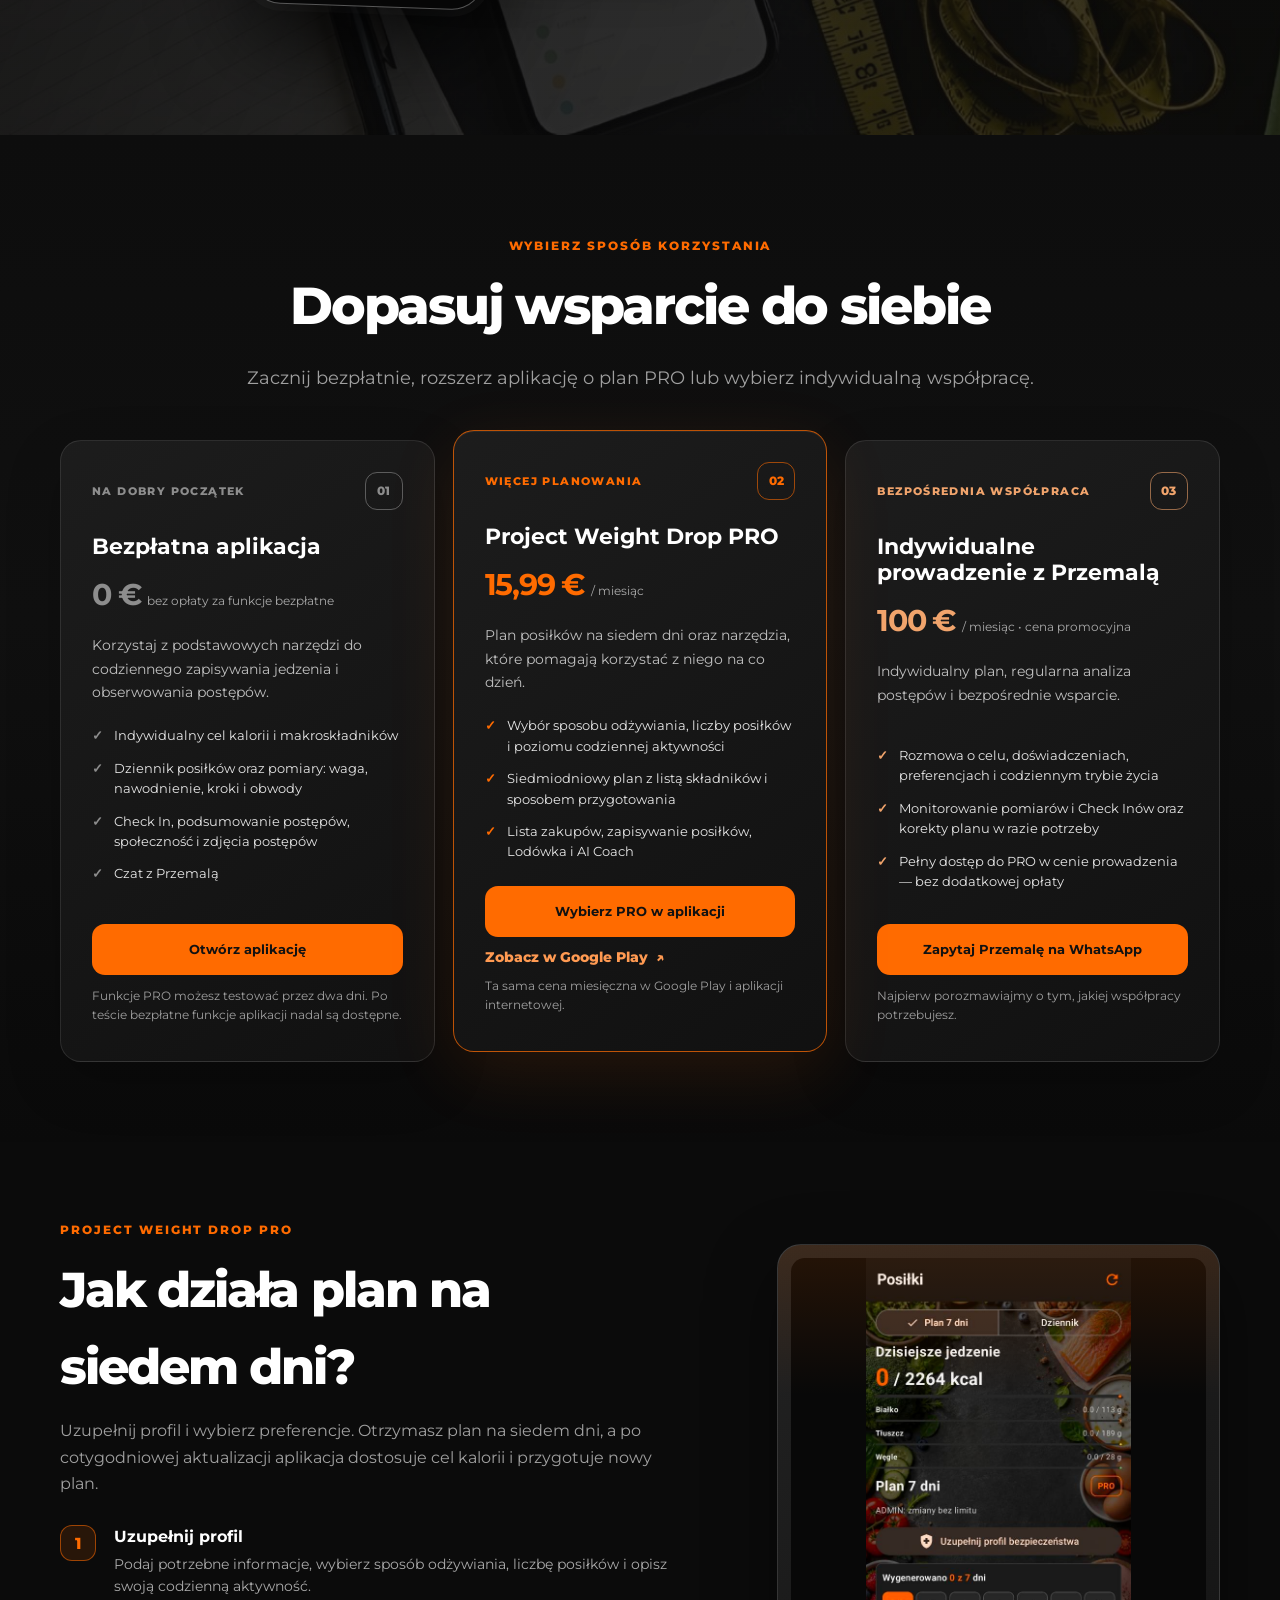
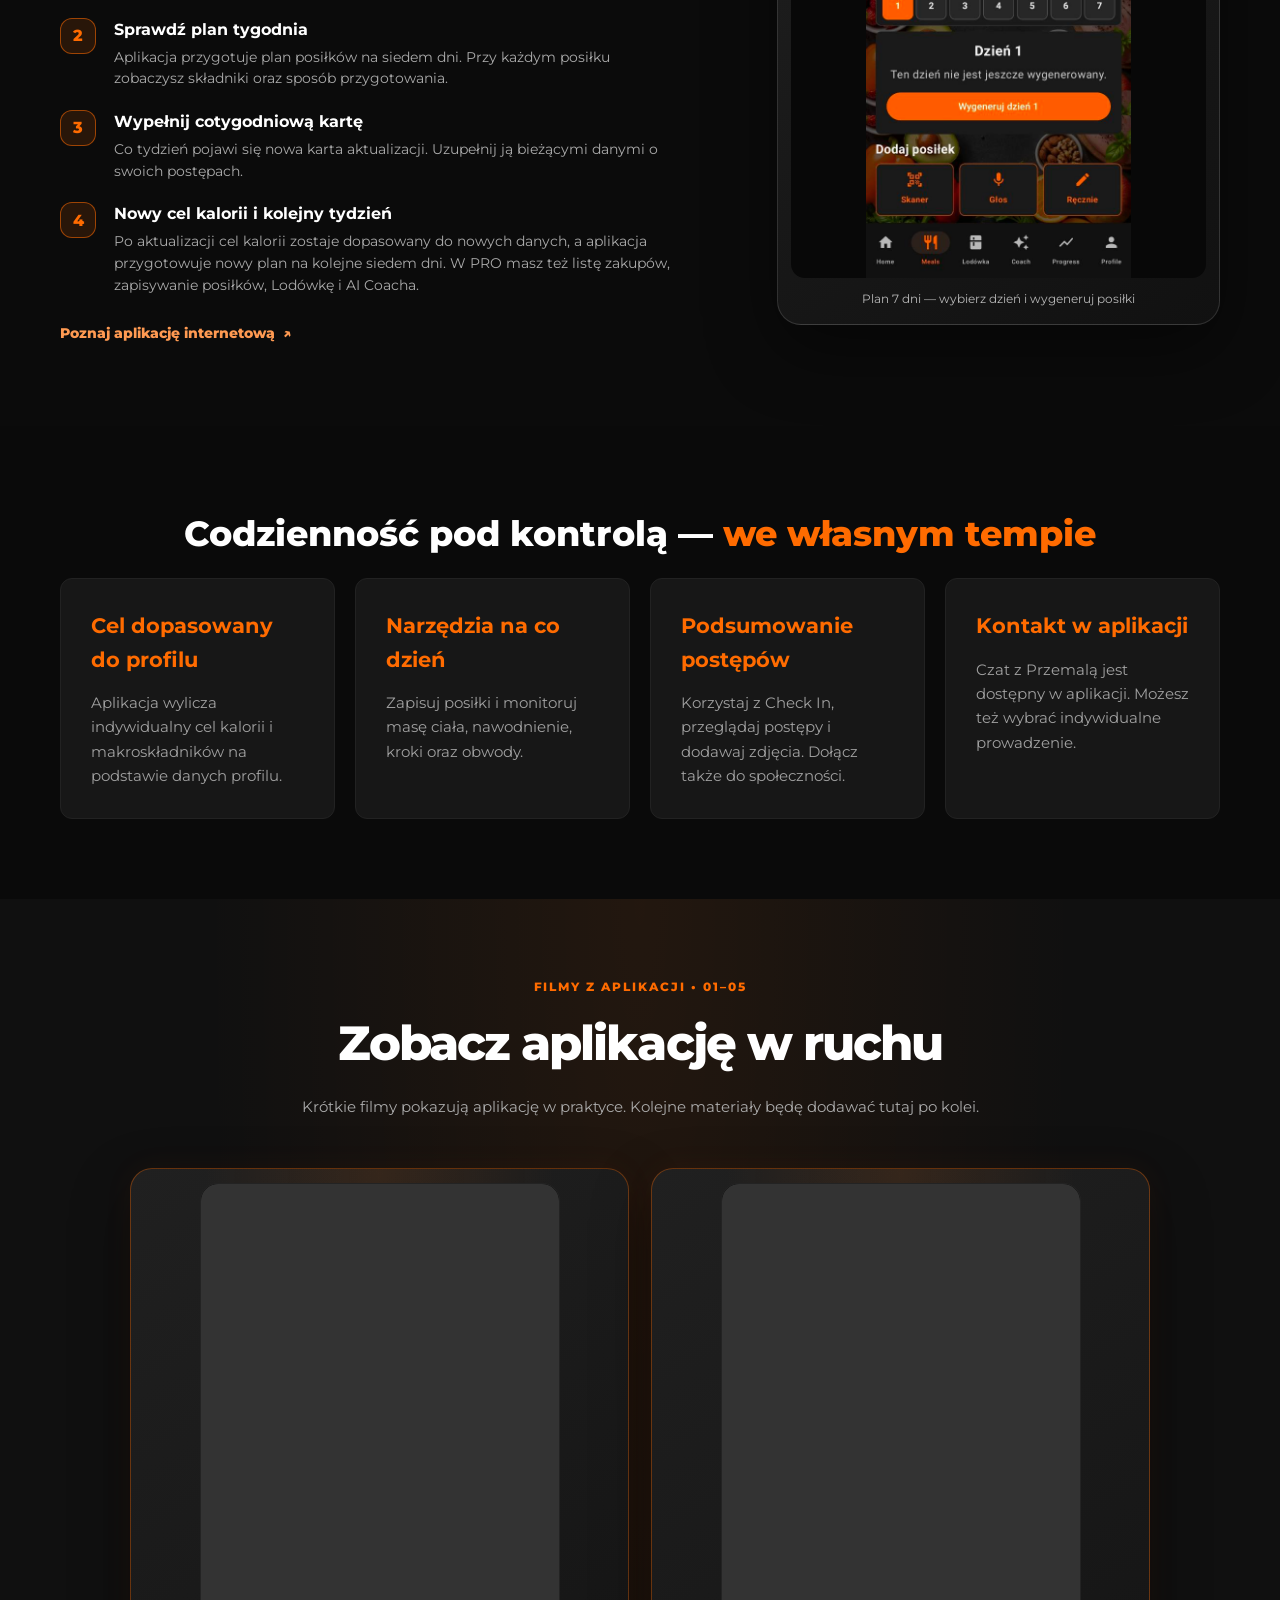
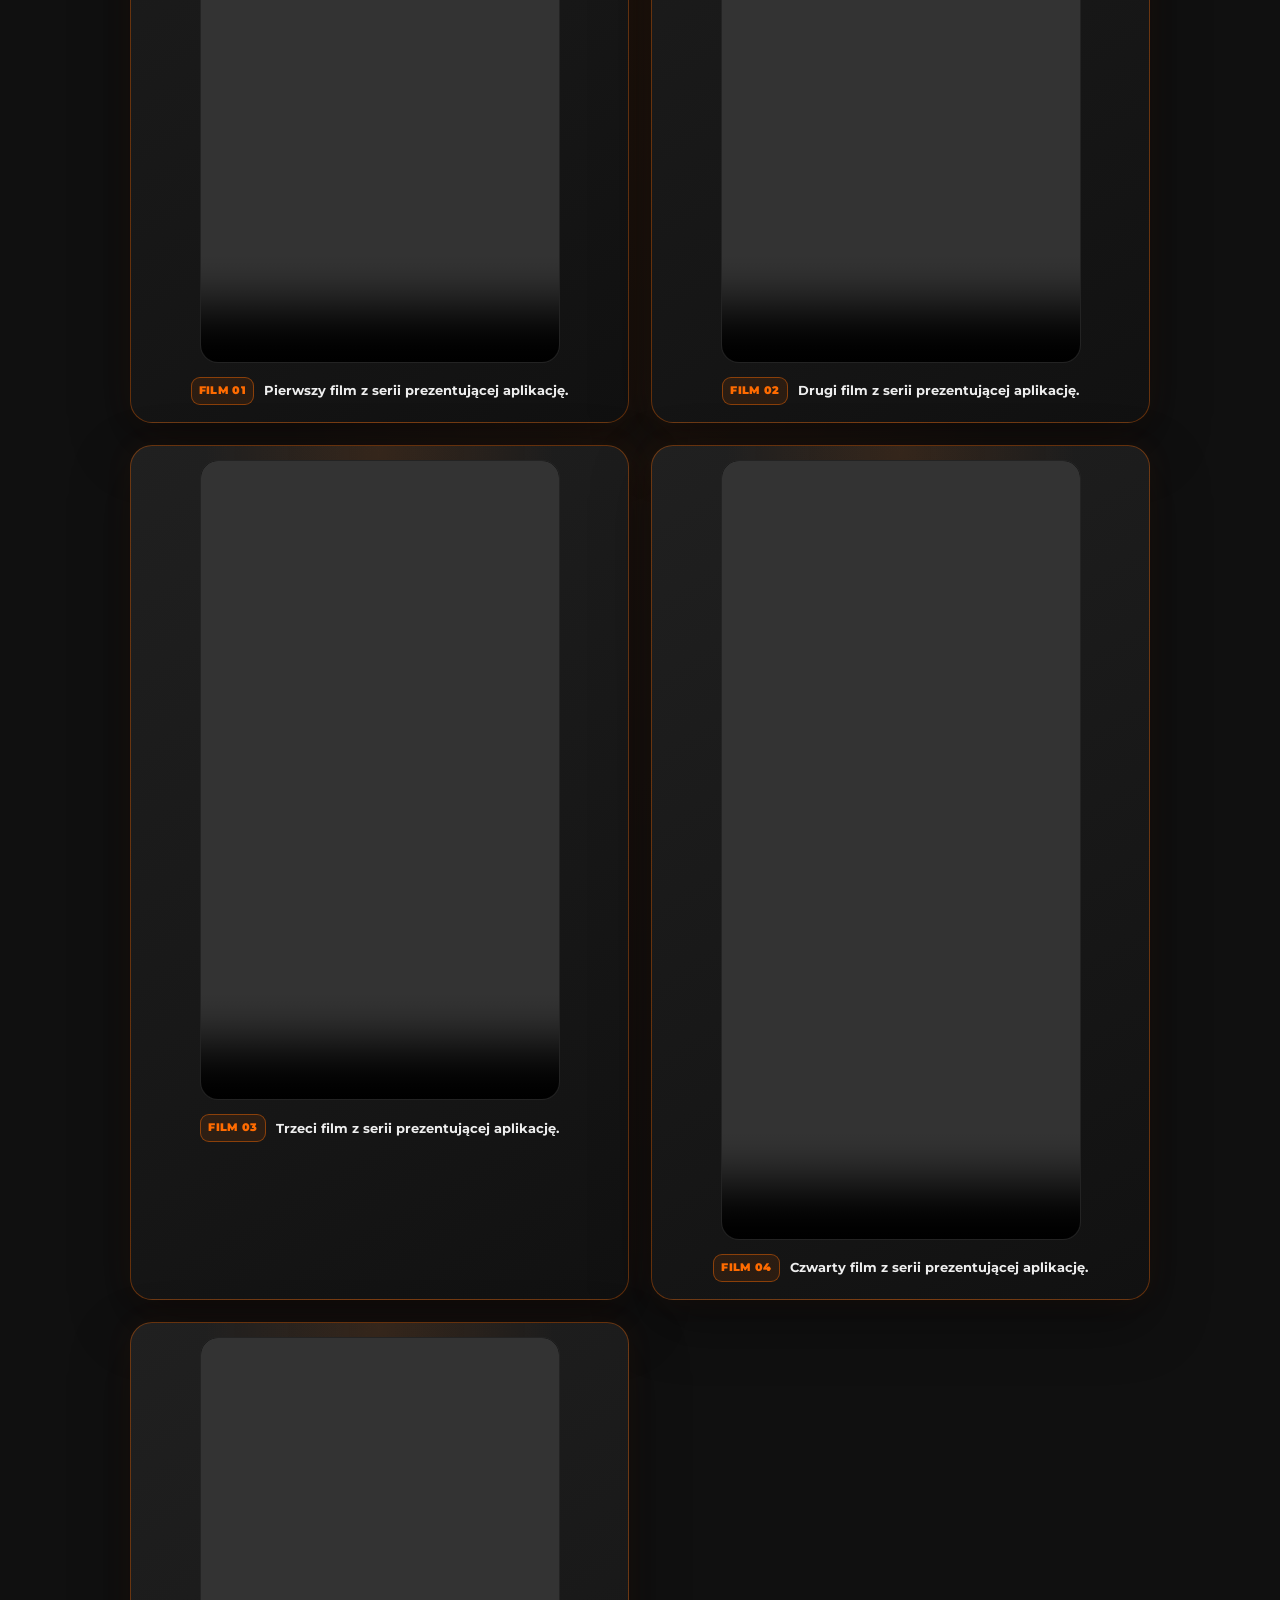
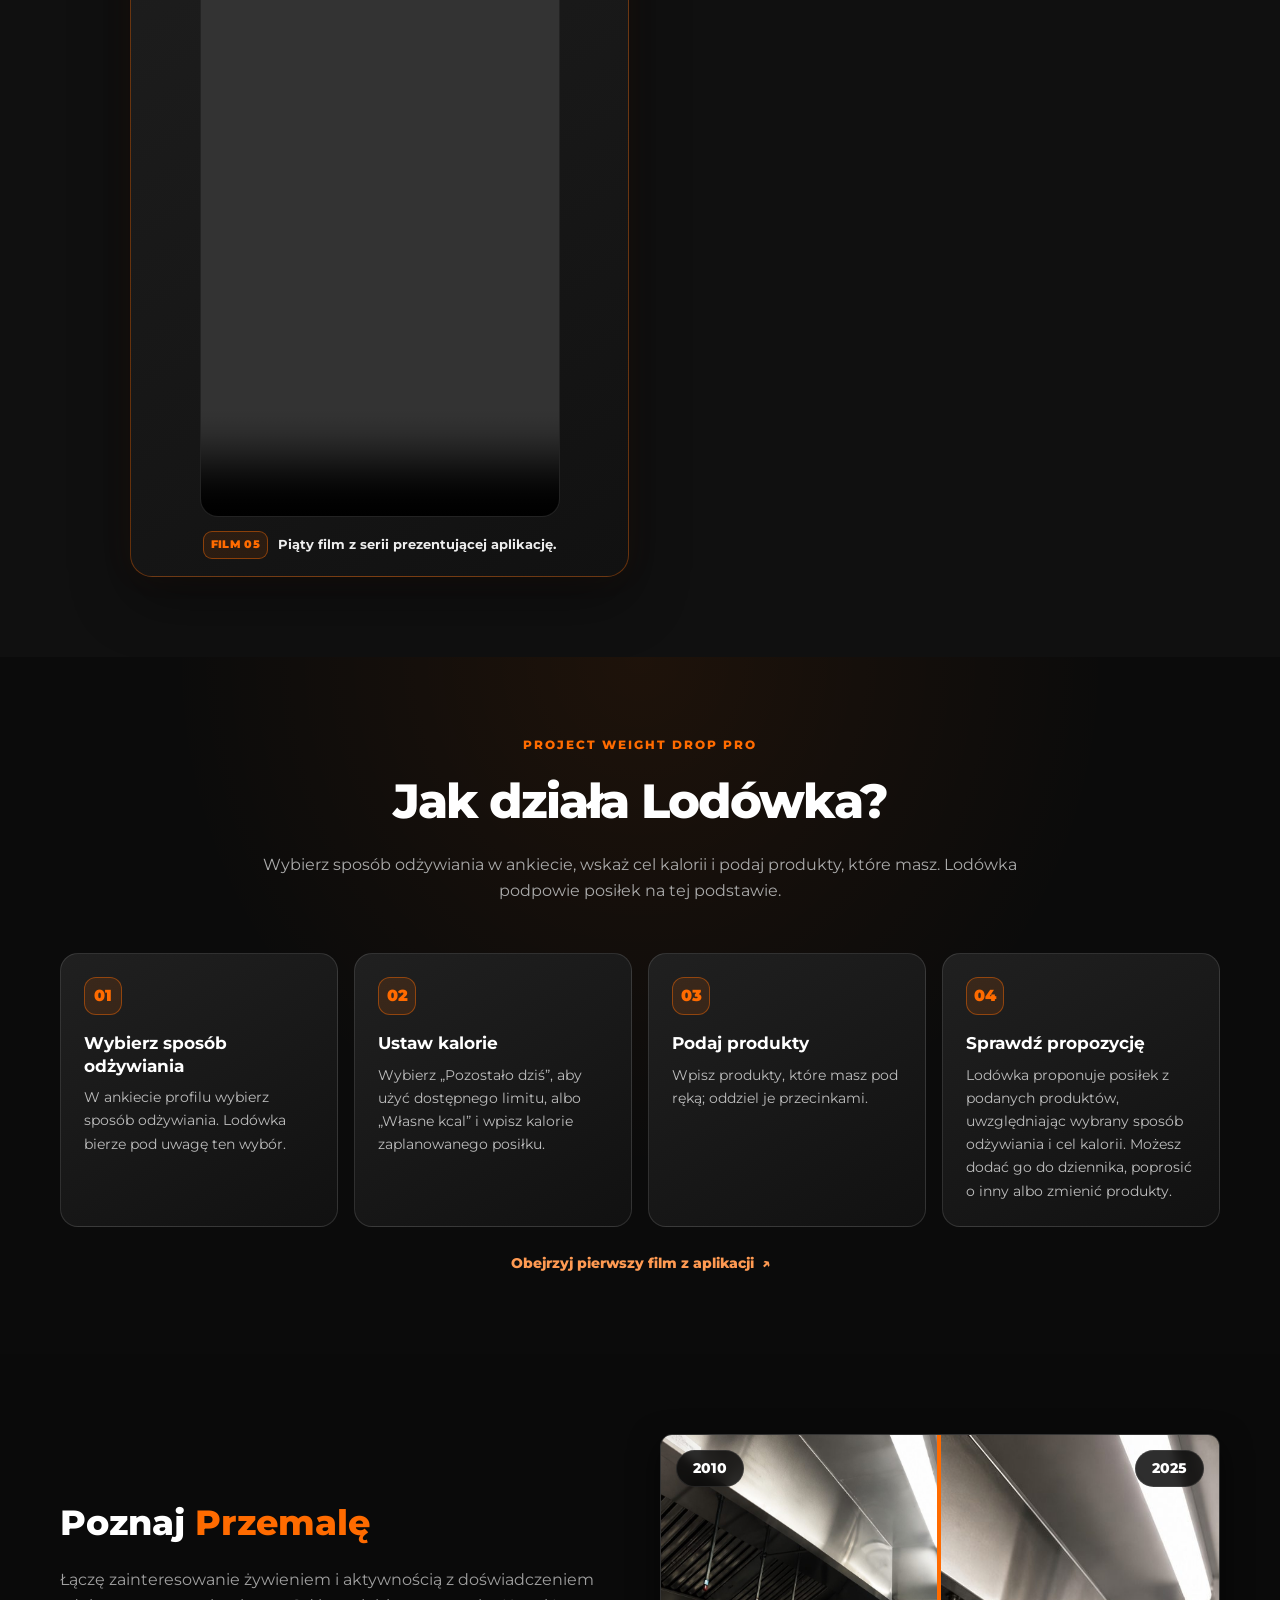
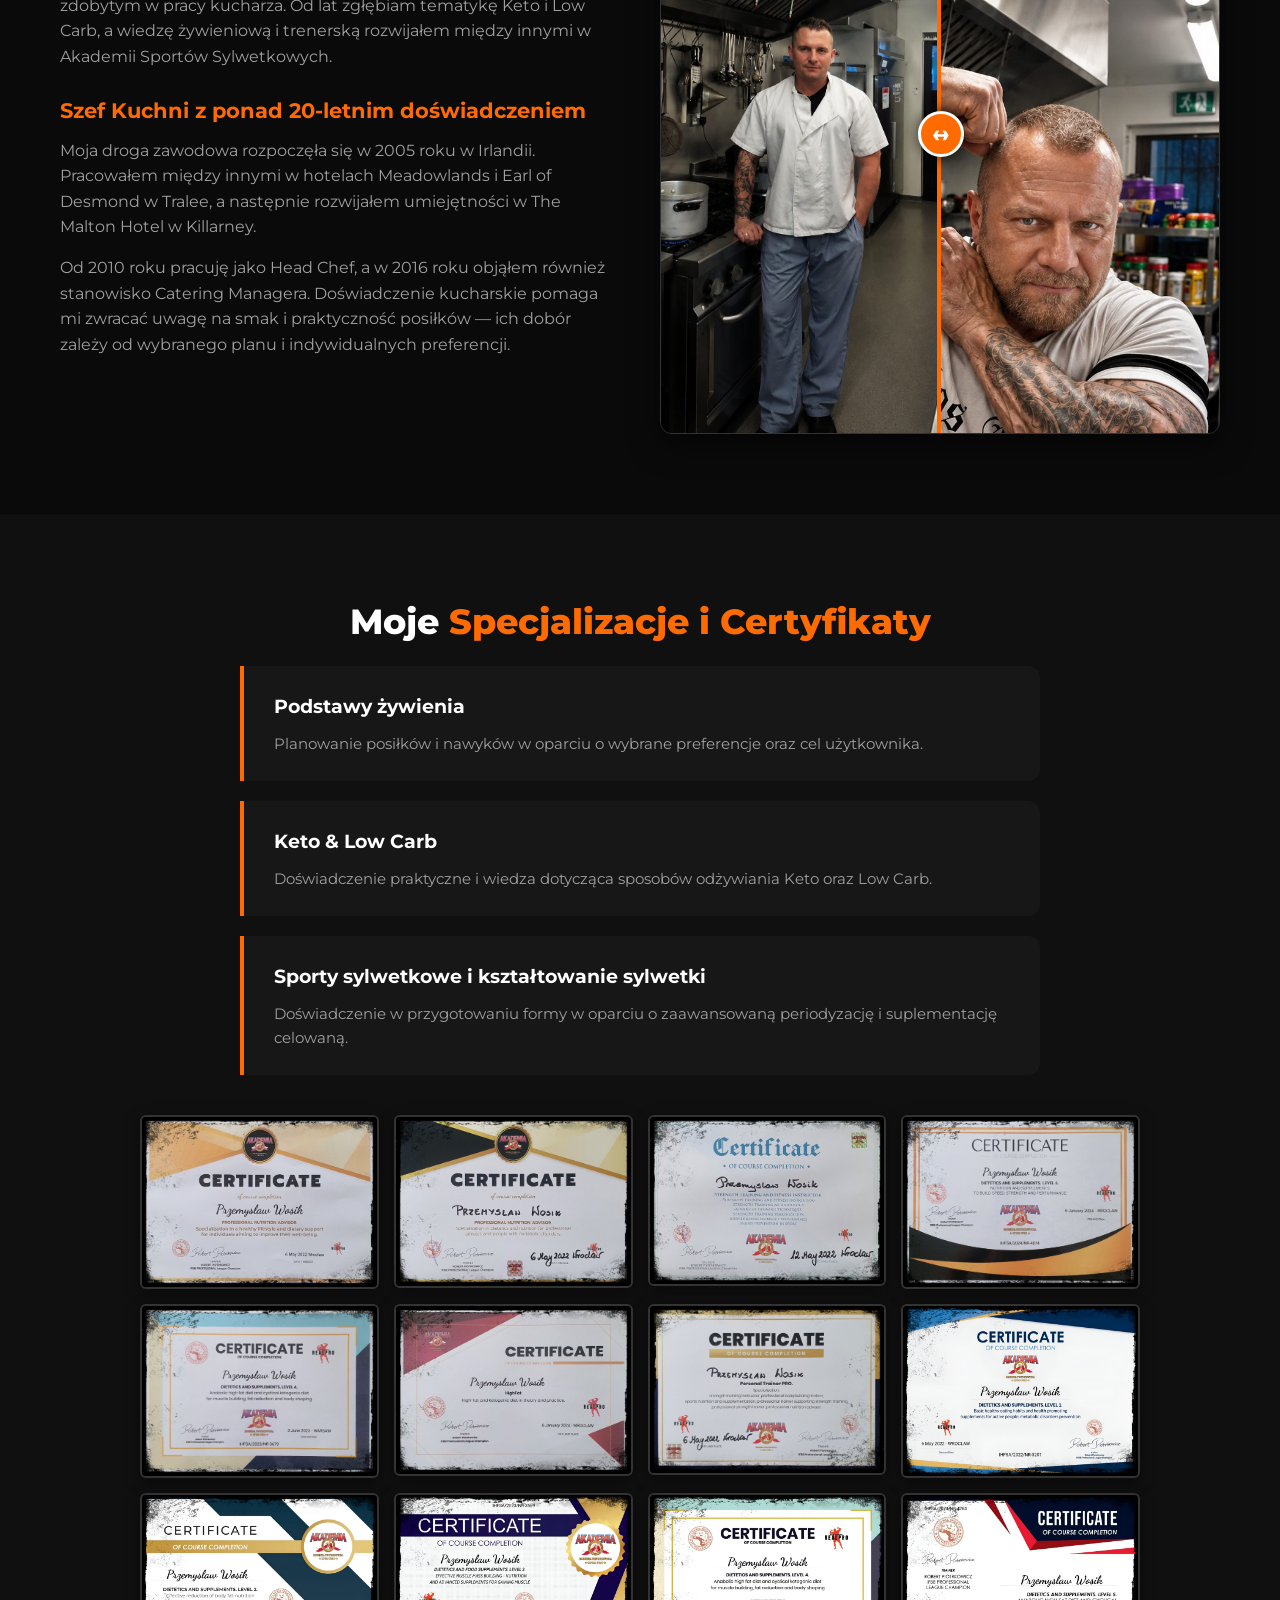
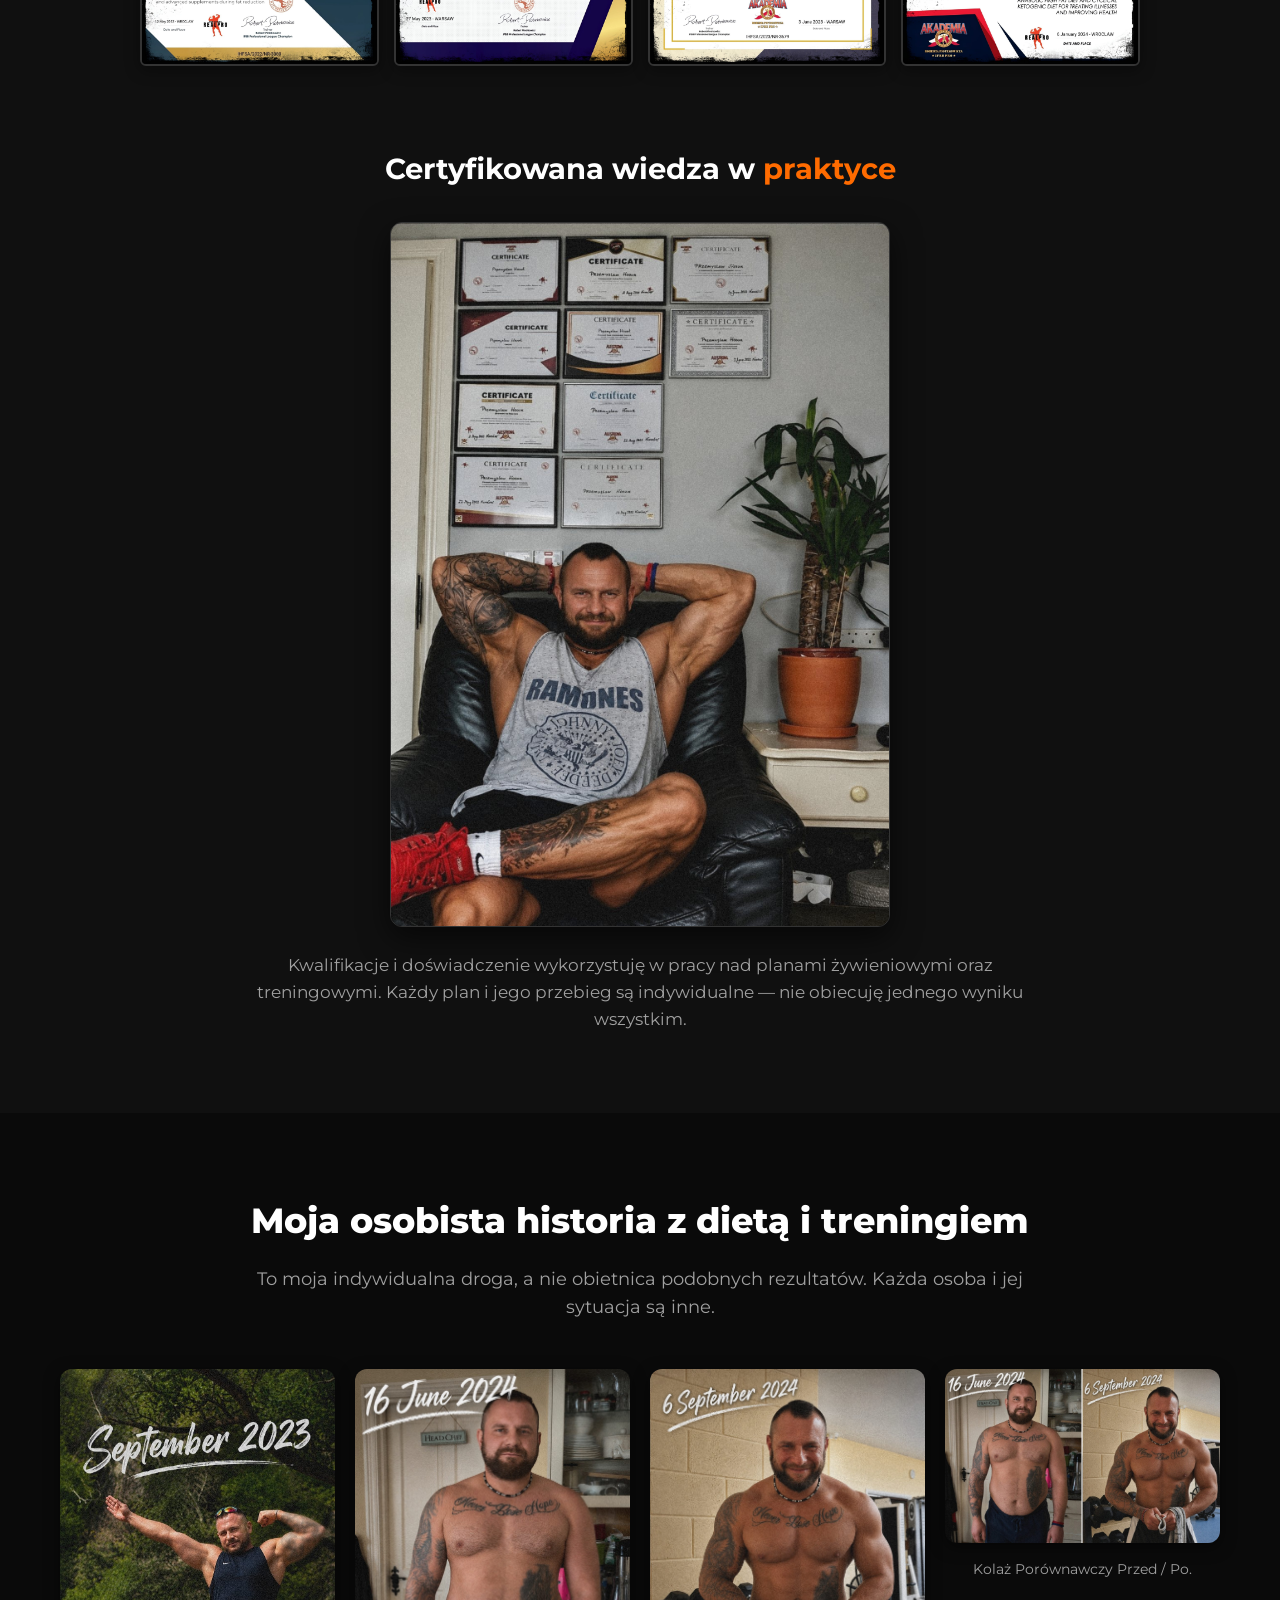
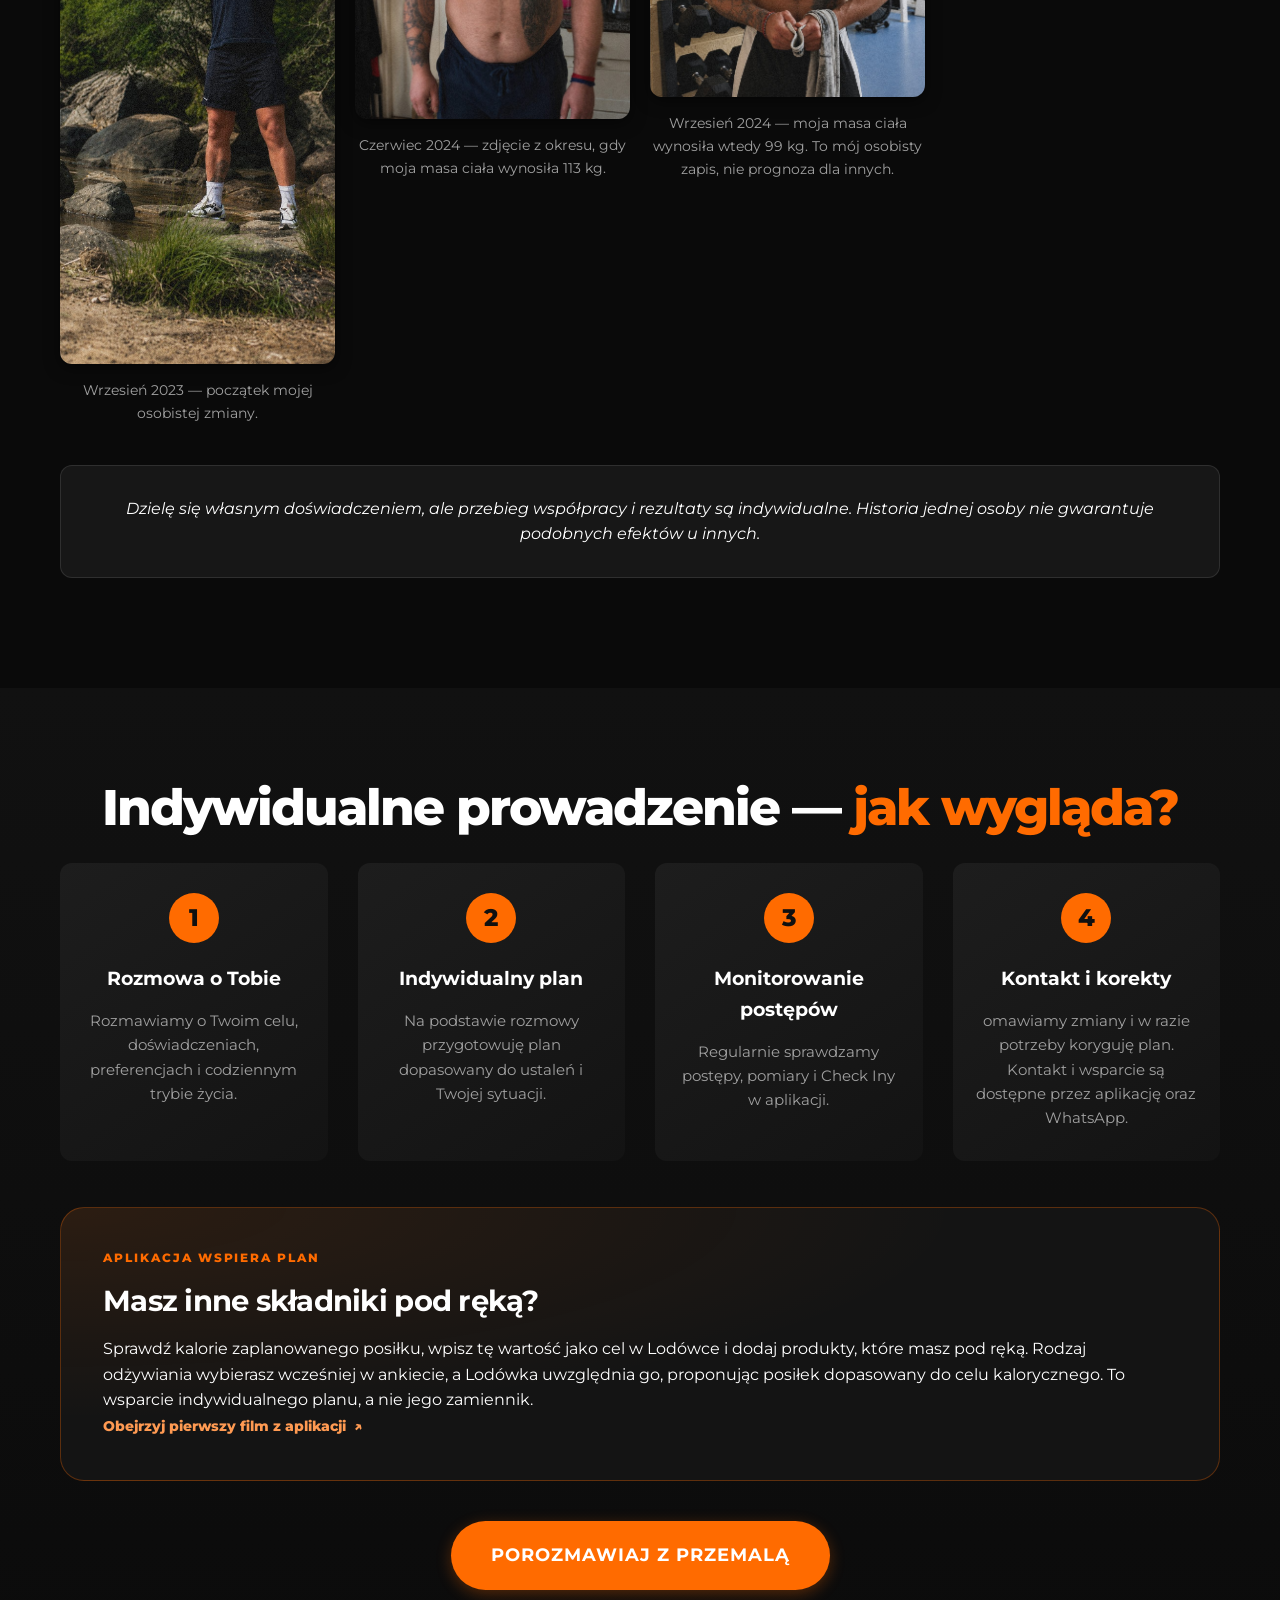
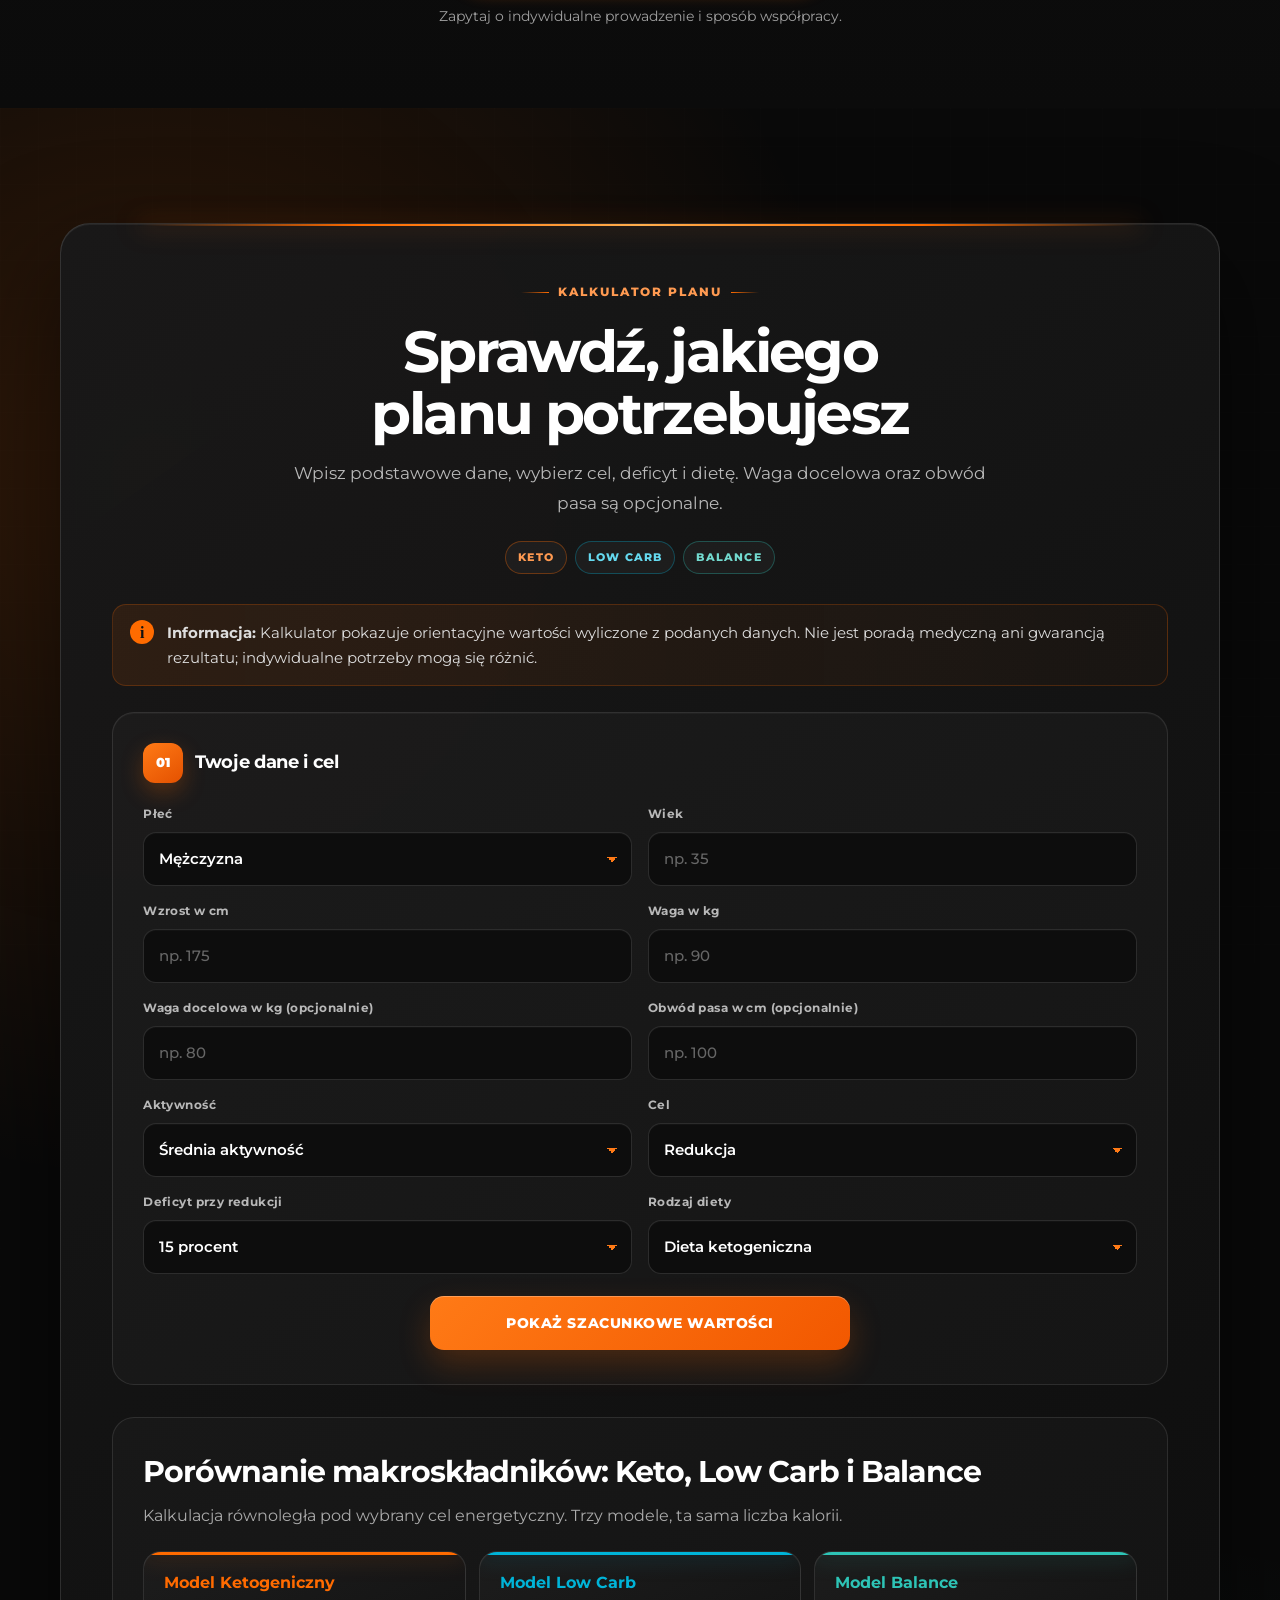
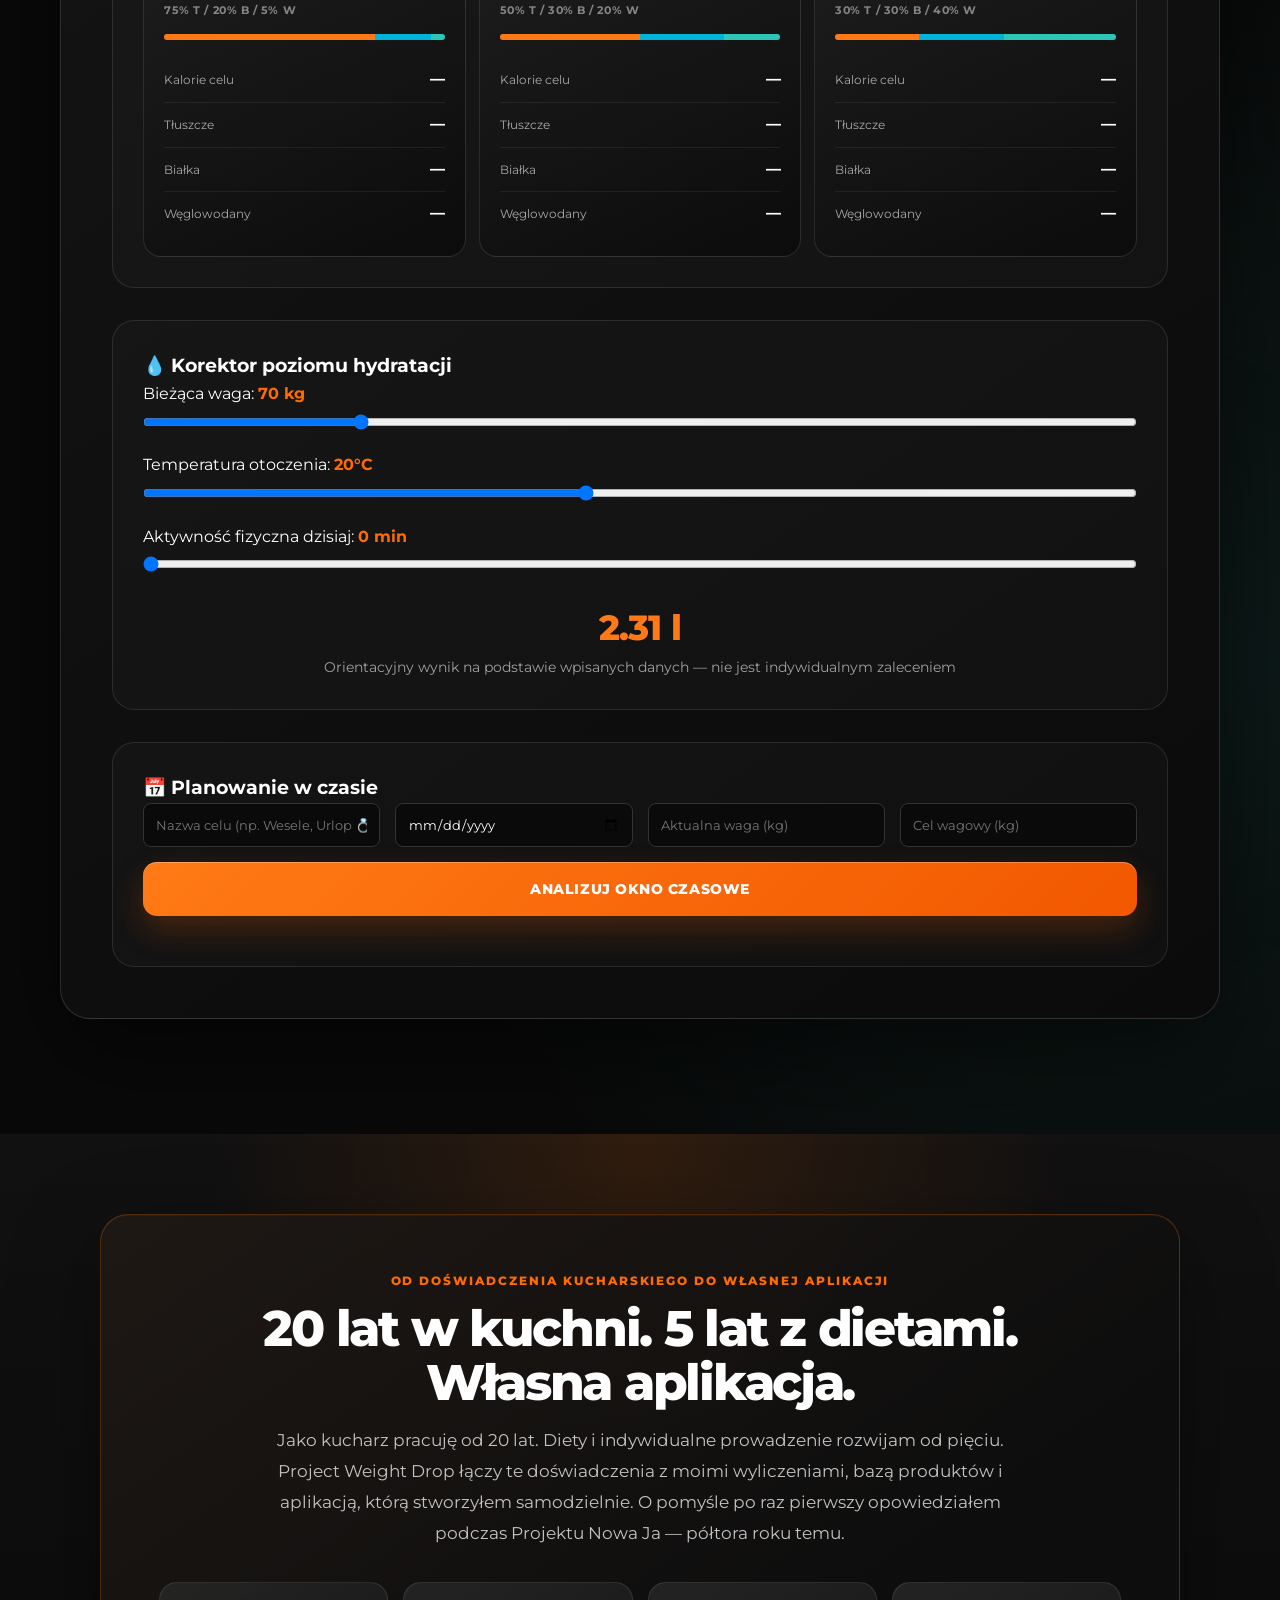
==== commit 3ecfcdd4: "Feature Instagram with a prominent branded banner" ====
--- a/index.html
+++ b/index.html
@@ -48,7 +48,7 @@
     <link rel="icon" href="/brand-logo.png" type="image/png">
     <link rel="preconnect" href="https://fonts.googleapis.com">
     <link rel="preconnect" href="https://fonts.gstatic.com" crossorigin>
-    <link href="https://fonts.googleapis.com/css2?family=Montserrat:wght@300;400;600;700;800&display=swap" rel="stylesheet">
+    <link href="https://fonts.googleapis.com/css2?family=Montserrat:wght@300;400;600;700;800&family=Pacifico&display=swap" rel="stylesheet">
     
     <style>
         /* =========================================
@@ -406,13 +406,13 @@
             display: inline-flex;
             align-items: center;
             justify-content: center;
-            gap: 9px;
+            gap: 12px;
             min-height: 44px;
-            padding: 10px 16px;
-            border: 1px solid #87403a;
-            border-radius: 12px;
-            background: linear-gradient(135deg, rgba(123, 47, 247, .15), rgba(225, 48, 108, .13), rgba(255, 154, 68, .13));
-            color: #f5f5f5;
+            padding: 12px 22px;
+            border: 1px solid #d77aaf;
+            border-radius: 16px;
+            background: linear-gradient(115deg, #6820a8, #a92964 60%, #af3c0e);
+            color: #fff;
             font-size: .85rem;
             font-weight: 600;
             white-space: nowrap;
@@ -428,19 +428,97 @@
             flex: none;
             width: 22px;
             height: 22px;
-            color: #ff9a68;
-        }
-
-        .instagram-link-header {
-            min-width: 32px;
-            min-height: 28px;
-            padding: 3px 5px;
-            border-radius: 7px;
-        }
-
-        .instagram-link-header svg {
-            width: 20px;
-            height: 20px;
+            color: #fff;
+        }
+
+        .instagram-wordmark {
+            display: block;
+            font-family: 'Pacifico', 'Segoe Script', cursive;
+            font-size: 38px;
+            font-weight: 400;
+            line-height: 1.5;
+            letter-spacing: -.025em;
+        }
+
+        .instagram-link .instagram-wordmark { font-size: 25px; }
+        .instagram-link-handle { font-size: .78rem; }
+
+        .instagram-promo {
+            padding: 18px 0;
+            background: #0c0b0e;
+            border-bottom: 1px solid rgba(236, 72, 153, .18);
+        }
+
+        .instagram-featured {
+            position: relative;
+            isolation: isolate;
+            overflow: hidden;
+            display: grid;
+            grid-template-columns: 68px minmax(0, 1fr) auto;
+            align-items: center;
+            gap: 22px;
+            min-height: 116px;
+            padding: 18px 26px;
+            border: 1px solid transparent;
+            border-radius: 23px;
+            background: linear-gradient(115deg, #17111f, #21111d 65%, #291a12) padding-box,
+                linear-gradient(110deg, #a66bff, #f06caf 58%, #ffb45a) border-box;
+            box-shadow: 0 8px 30px rgba(185, 41, 114, .13);
+            color: #fff;
+        }
+
+        .instagram-featured::before {
+            content: '';
+            position: absolute;
+            z-index: -1;
+            top: -100px;
+            right: -70px;
+            width: 420px;
+            height: 300px;
+            border-radius: 50%;
+            background: radial-gradient(ellipse, rgba(236, 72, 153, .23), transparent 68%);
+            pointer-events: none;
+        }
+
+        .instagram-featured-icon {
+            display: grid;
+            place-items: center;
+            width: 68px;
+            height: 68px;
+            border: 1px solid rgba(255, 255, 255, .25);
+            border-radius: 20px;
+            background: radial-gradient(circle at 25% 105%, #ffd86b, #f77737 30%, #df2f81 57%, #8b37c7 82%, #594acb);
+            box-shadow: 0 6px 24px rgba(224, 47, 129, .28), inset 0 1px rgba(255, 255, 255, .24);
+        }
+
+        .instagram-featured-icon svg { width: 40px; height: 40px; }
+        .instagram-featured-copy { min-width: 0; }
+        .instagram-featured-caption { display: block; color: #e5cddd; font-size: .82rem; line-height: 1.6; }
+        .instagram-featured-cta {
+            display: inline-flex;
+            align-items: center;
+            gap: 12px;
+            padding: 12px 18px;
+            border: 1px solid rgba(255, 255, 255, .3);
+            border-radius: 999px;
+            background: rgba(255, 255, 255, .08);
+            font-size: .8rem;
+            font-weight: 700;
+        }
+
+        .instagram-featured-cta svg { flex: none; width: 20px; height: 20px; }
+        .instagram-featured:hover .instagram-featured-cta { background: rgba(255, 255, 255, .16); }
+
+        @media (max-width: 540px) {
+            .instagram-promo { padding: 12px 0; }
+            .instagram-featured { grid-template-columns: 48px minmax(0, 1fr) 30px; gap: 12px; min-height: 100px; padding: 14px; border-radius: 19px; }
+            .instagram-featured-icon { width: 48px; height: 48px; border-radius: 15px; }
+            .instagram-featured-icon svg { width: 30px; height: 30px; }
+            .instagram-featured .instagram-wordmark { font-size: clamp(27px, 7.7vw, 34px); }
+            .instagram-featured-caption { font-size: .69rem; }
+            .instagram-featured-cta { justify-content: center; padding: 0; width: 30px; height: 36px; border: 0; background: transparent; }
+            .instagram-featured-cta-label { display: none; }
+            .instagram-link { gap: 10px; padding: 10px 16px; }
         }
 
         .nav-links {
@@ -1526,9 +1604,6 @@
                         <svg viewBox="0 0 60 40" aria-hidden="true"><path fill="#000" d="M0 0h60v14H0z"/><path fill="#dd0000" d="M0 14h60v13H0z"/><path fill="#ffce00" d="M0 27h60v13H0z"/></svg>
                     </button>
                     <a href="#o-mnie" class="about-btn" id="navAboutBtn">O mnie</a>
-                    <a href="https://www.instagram.com/przemala/" class="instagram-link instagram-link-header" target="_blank" rel="noopener noreferrer" data-i18n-aria-label="instagramLabel" aria-label="Instagram @przemala — otwiera się w nowej karcie">
-                        <svg viewBox="0 0 24 24" fill="none" stroke="currentColor" stroke-width="2" aria-hidden="true" focusable="false"><rect x="3" y="3" width="18" height="18" rx="5"/><circle cx="12" cy="12" r="4"/><circle cx="17.5" cy="6.5" r="1" fill="currentColor" stroke="none"/></svg>
-                    </a>
                 </div>
             </div>
             <ul class="nav-links" id="nav-links">
@@ -1550,6 +1625,23 @@
     </header>
 
     <main>
+        <div class="instagram-promo">
+            <div class="container">
+                <a href="https://www.instagram.com/przemala/" class="instagram-featured" target="_blank" rel="noopener noreferrer" data-i18n-aria-label="instagramLabel" aria-label="Instagram @przemala — otwiera się w nowej karcie">
+                    <span class="instagram-featured-icon" aria-hidden="true">
+                        <svg viewBox="0 0 24 24" fill="none" stroke="currentColor" stroke-width="1.7" focusable="false"><rect x="3" y="3" width="18" height="18" rx="5"/><circle cx="12" cy="12" r="4"/><circle cx="17.5" cy="6.5" r="1" fill="currentColor" stroke="none"/></svg>
+                    </span>
+                    <span class="instagram-featured-copy">
+                        <span class="instagram-wordmark">Instagram</span>
+                        <span class="instagram-featured-caption" data-i18n="instagramInvite">Obserwuj @przemala</span>
+                    </span>
+                    <span class="instagram-featured-cta">
+                        <span class="instagram-featured-cta-label" data-i18n="instagramVisit">Odwiedź profil</span>
+                        <svg viewBox="0 0 24 24" fill="none" stroke="currentColor" stroke-width="1.8" aria-hidden="true" focusable="false"><path d="M6 18 18 6M6 6h12v12" stroke-linecap="round" stroke-linejoin="round"/></svg>
+                    </span>
+                </a>
+            </div>
+        </div>
         <div class="app-promo">
             <div class="container app-promo-inner">
                 <div class="app-promo-copy">
@@ -2254,7 +2346,7 @@
             </div>
             <a href="https://www.instagram.com/przemala/" class="instagram-link" target="_blank" rel="noopener noreferrer" data-i18n-aria-label="instagramLabel" aria-label="Instagram @przemala — otwiera się w nowej karcie">
                 <svg viewBox="0 0 24 24" fill="none" stroke="currentColor" stroke-width="2" aria-hidden="true" focusable="false"><rect x="3" y="3" width="18" height="18" rx="5"/><circle cx="12" cy="12" r="4"/><circle cx="17.5" cy="6.5" r="1" fill="currentColor" stroke="none"/></svg>
-                <span>Instagram · @przemala</span>
+                <span class="instagram-wordmark">Instagram</span><span class="instagram-link-handle">@przemala</span>
             </a>
             <p class="footer-copy">© 2026 Project Weight Drop. Wszystkie prawa zastrzeżone.</p>
         </div>
@@ -2386,6 +2478,8 @@
                 pageDescription: "Wybierz bezpłatną aplikację Project Weight Drop, siedmiodniowy plan PRO lub indywidualne prowadzenie z Przemalą.",
                 navAboutBtn: "O mnie",
                 instagramLabel: "Instagram @przemala — otwiera się w nowej karcie",
+                instagramInvite: "Obserwuj @przemala",
+                instagramVisit: "Odwiedź profil",
                 navHomeLabel: "Project Weight Drop — strona główna",
                 navHome: "Strona główna Project Weight Drop",
                 navOffer: "Oferta",
@@ -2637,6 +2731,8 @@
                 pageDescription: "Choose the free Project Weight Drop app, a seven-day PRO plan or individual coaching with Przemala.",
                 navAboutBtn: "About me",
                 instagramLabel: "Instagram @przemala — opens in a new tab",
+                instagramInvite: "Follow @przemala",
+                instagramVisit: "Visit profile",
                 navHomeLabel: "Project Weight Drop home page",
                 navHome: "Project Weight Drop home page",
                 navOffer: "Plans & pricing",
@@ -2878,6 +2974,8 @@
                 pageDescription: "Wähle die kostenlose Project Weight Drop App, einen siebentägigen PRO-Plan oder persönliche Begleitung mit Przemala.",
                 navAboutBtn: "Über mich",
                 instagramLabel: "Instagram @przemala — öffnet in einem neuen Tab",
+                instagramInvite: "Folge @przemala",
+                instagramVisit: "Profil ansehen",
                 navHomeLabel: "Project Weight Drop — Startseite",
                 navHome: "Project Weight Drop — Startseite",
                 navOffer: "Angebot",
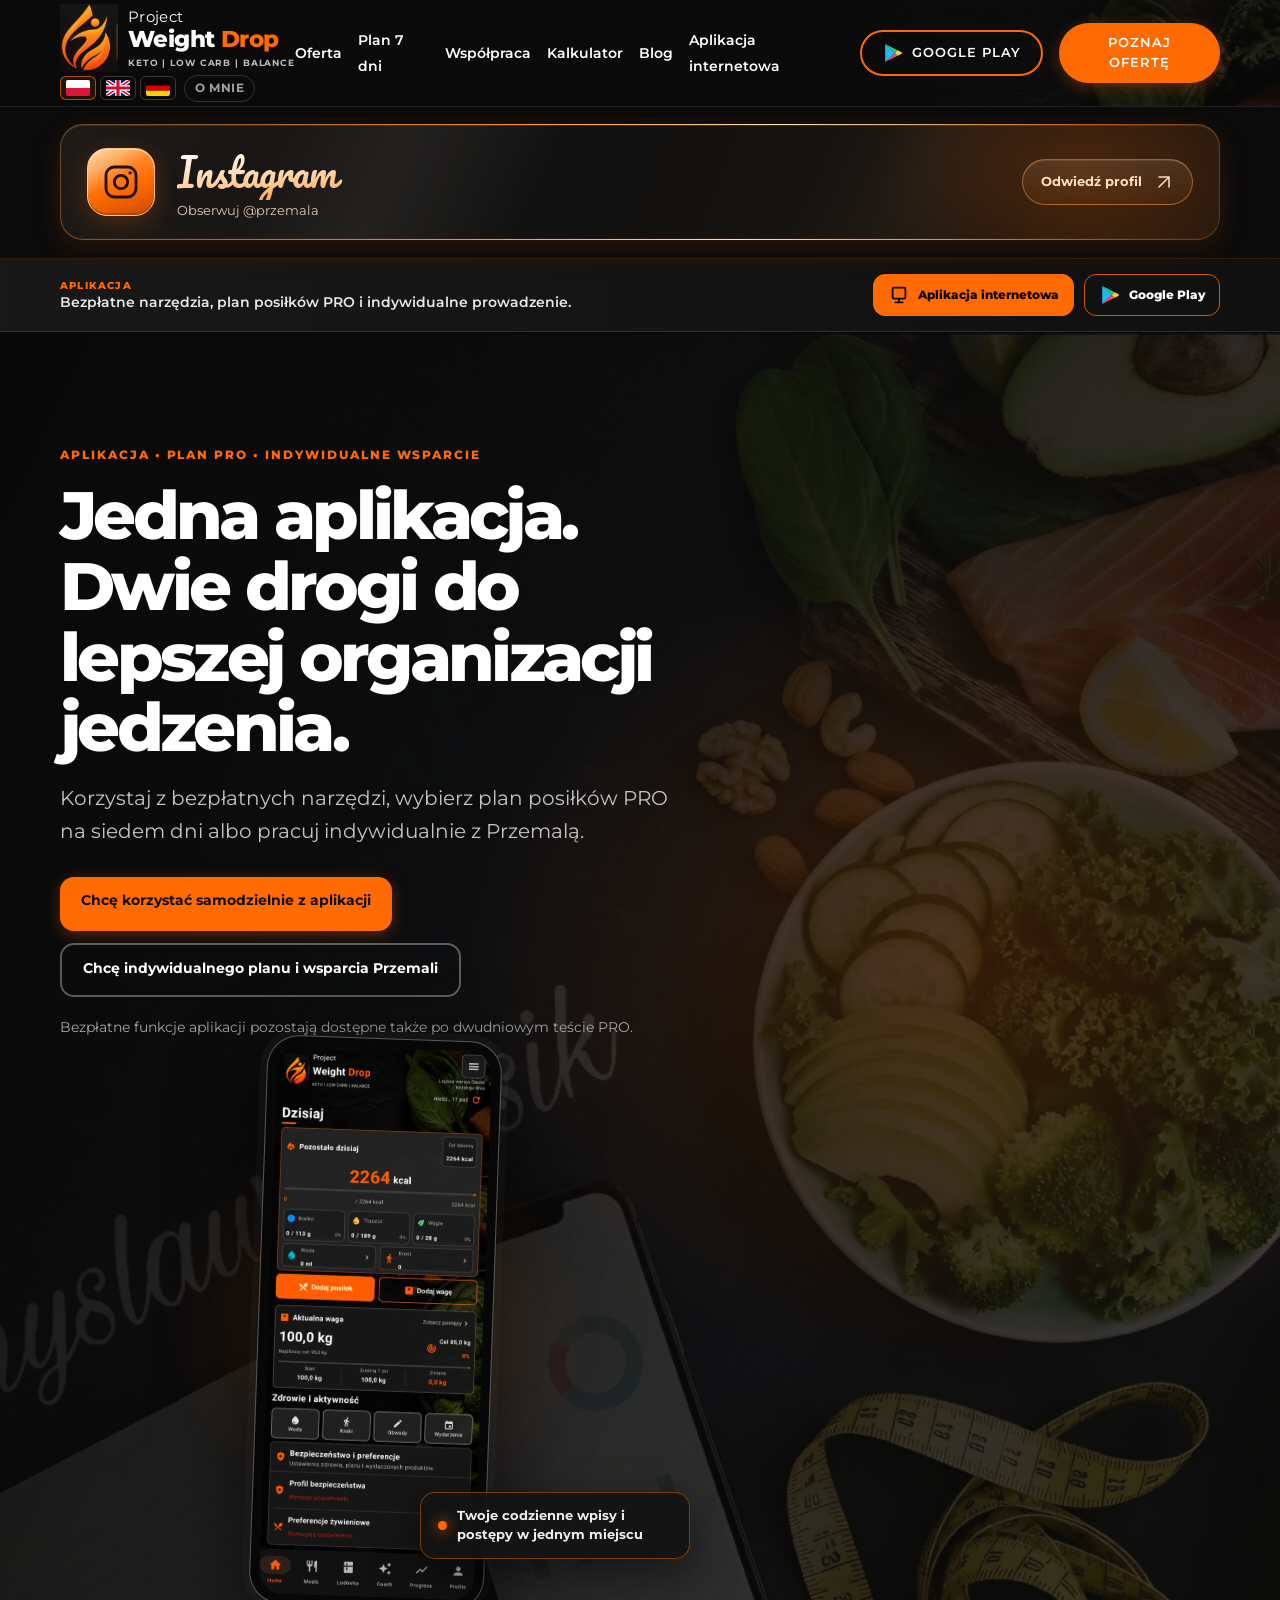
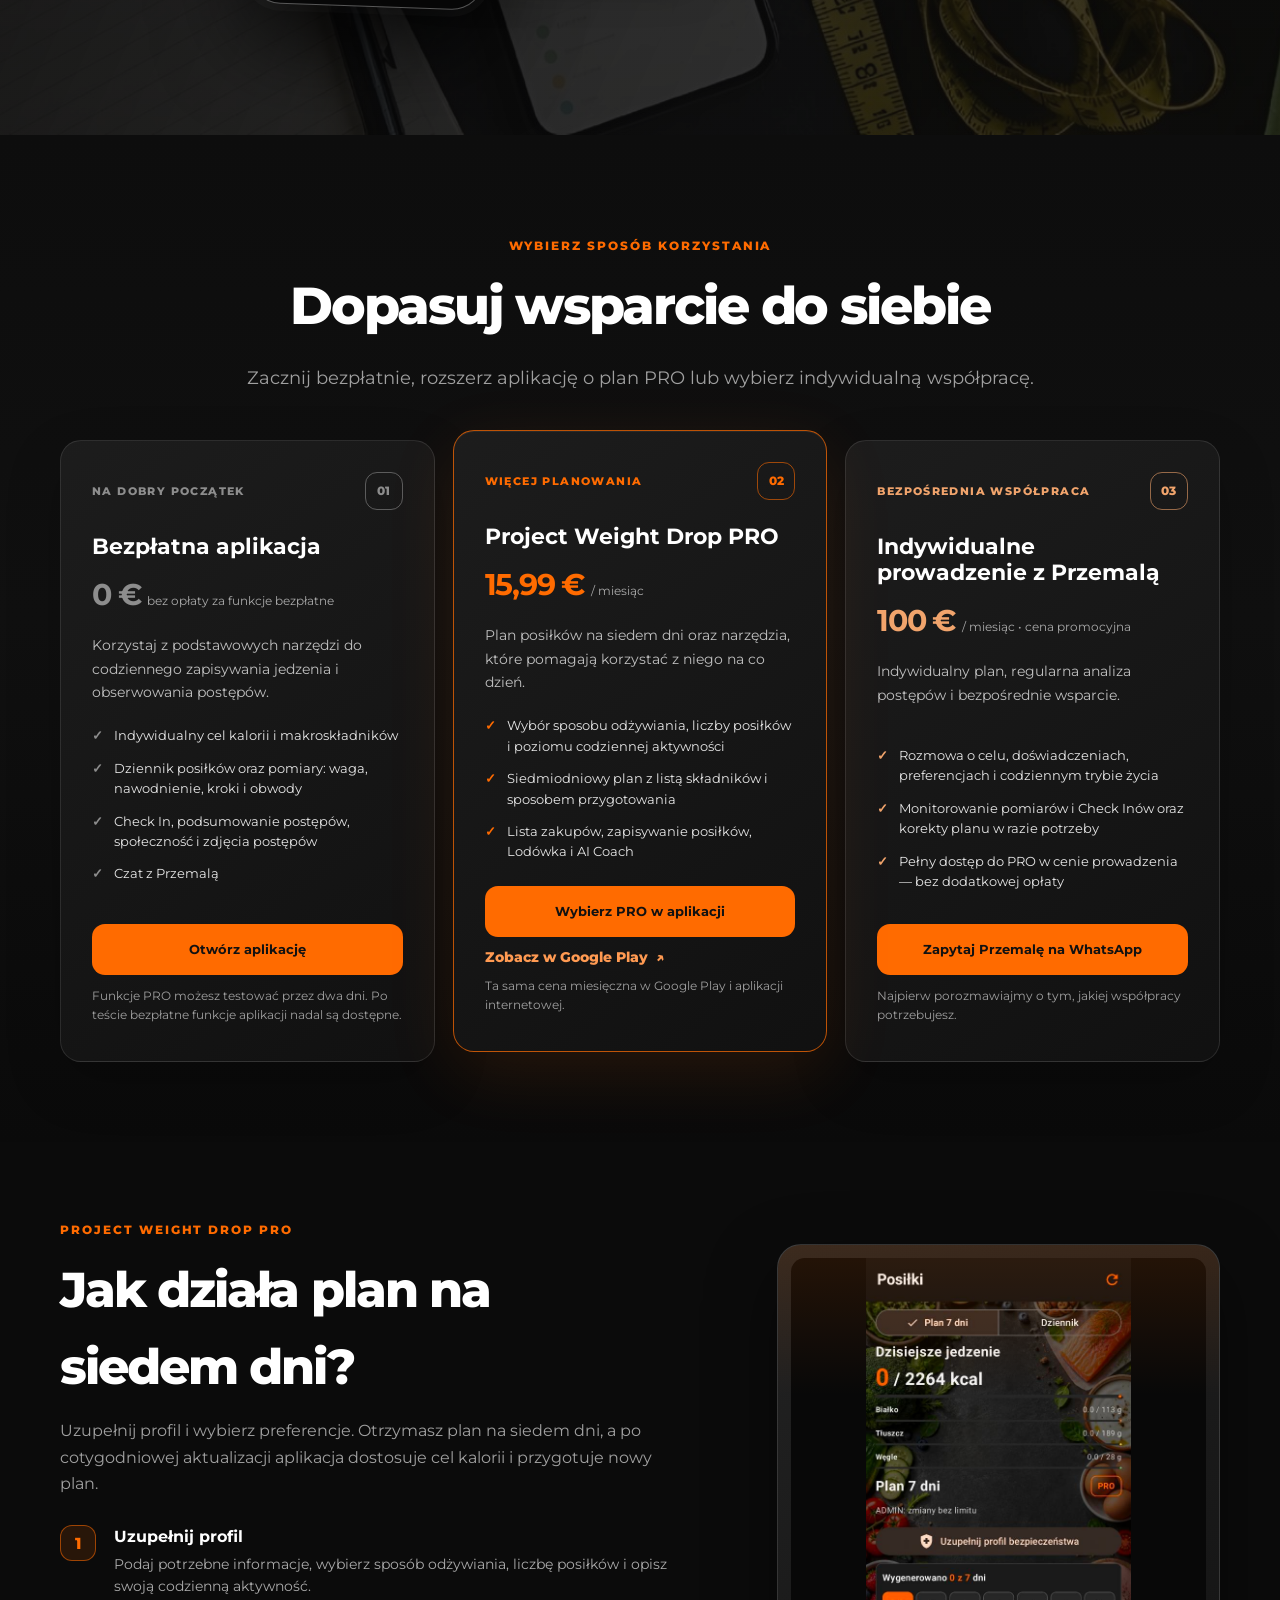
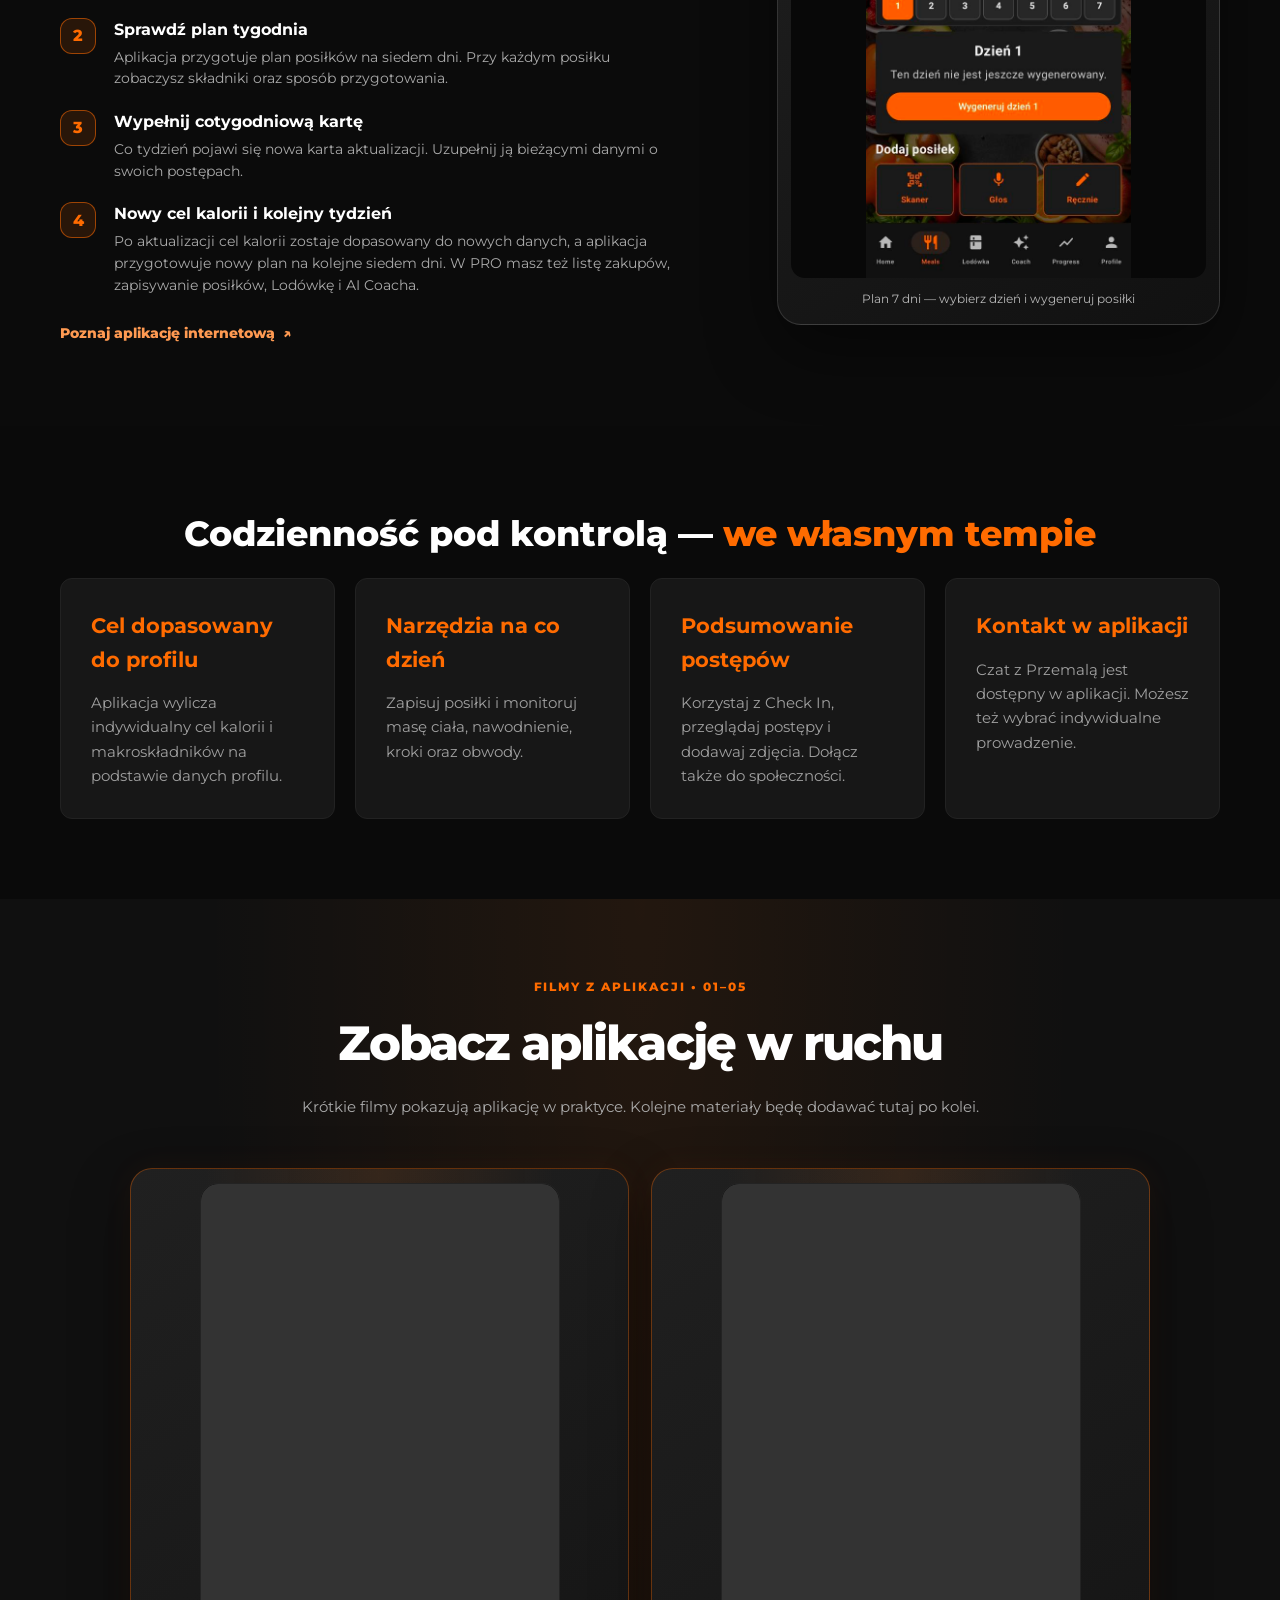
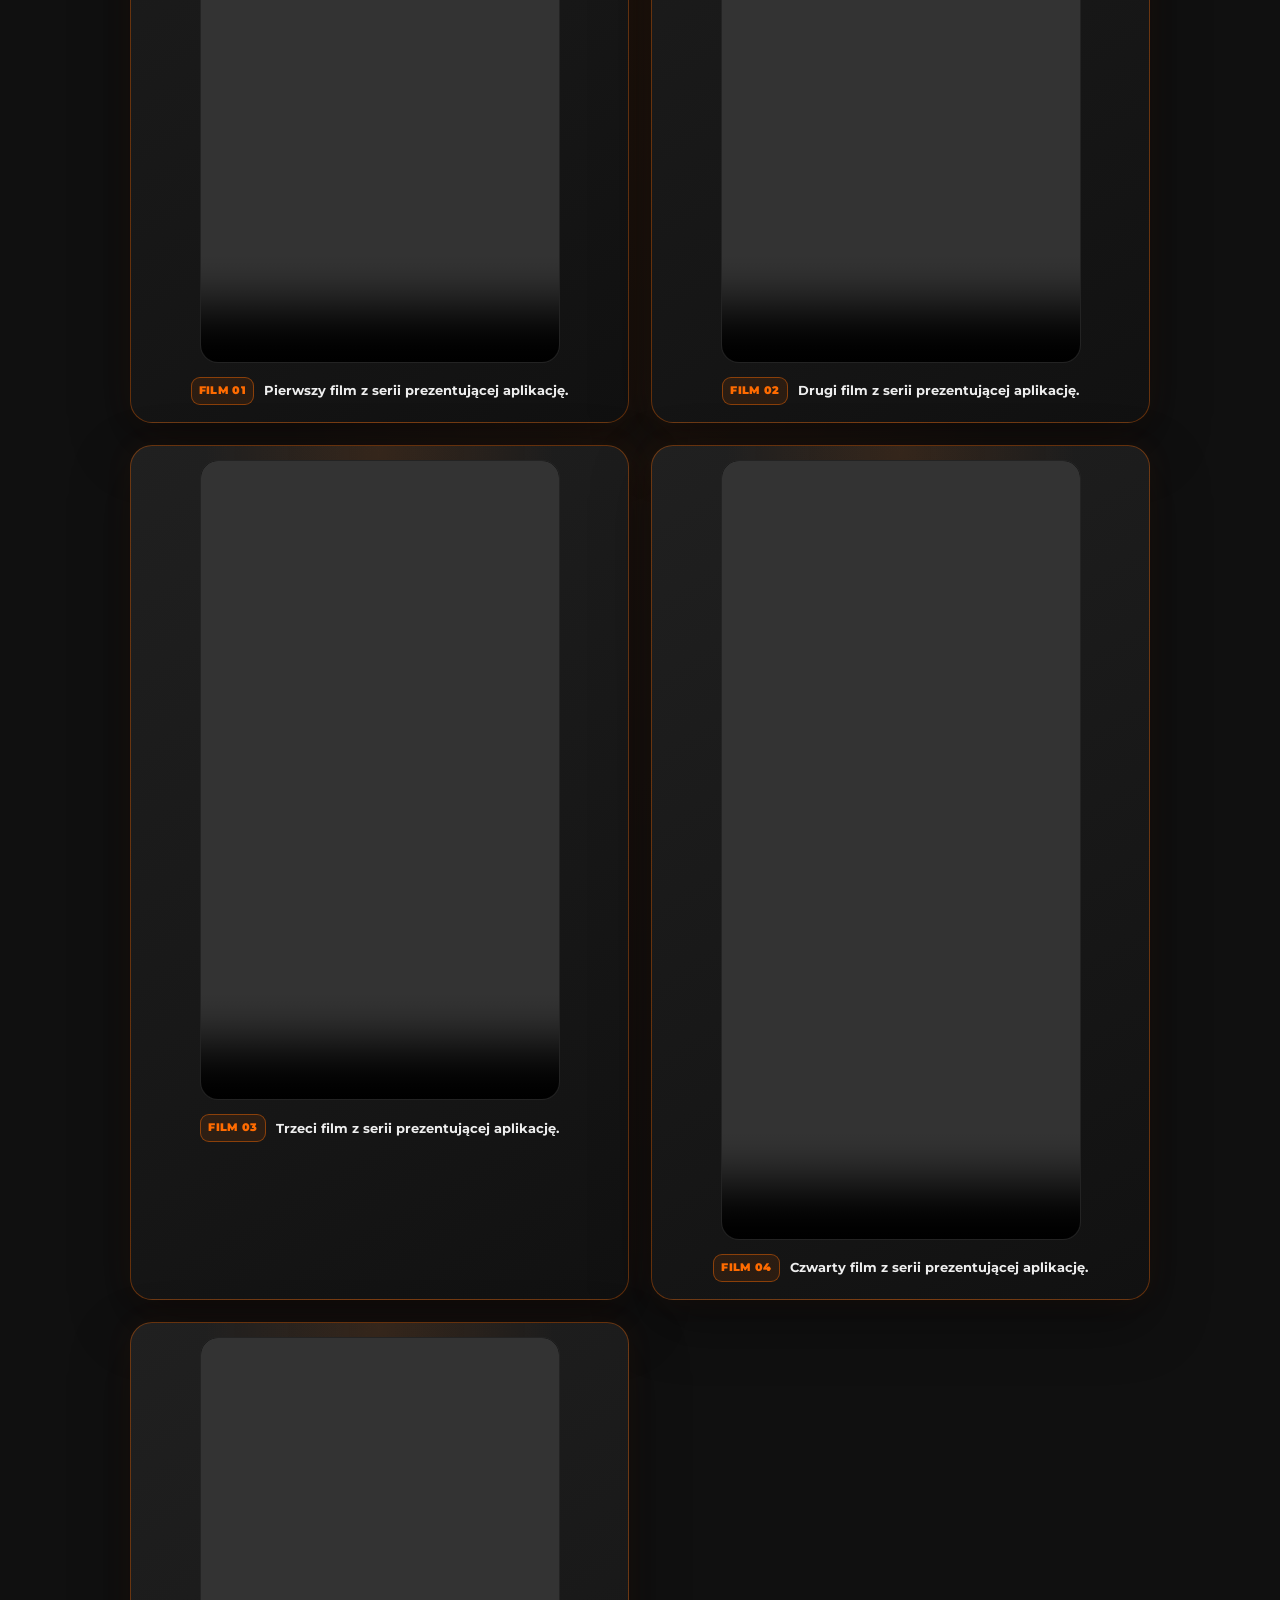
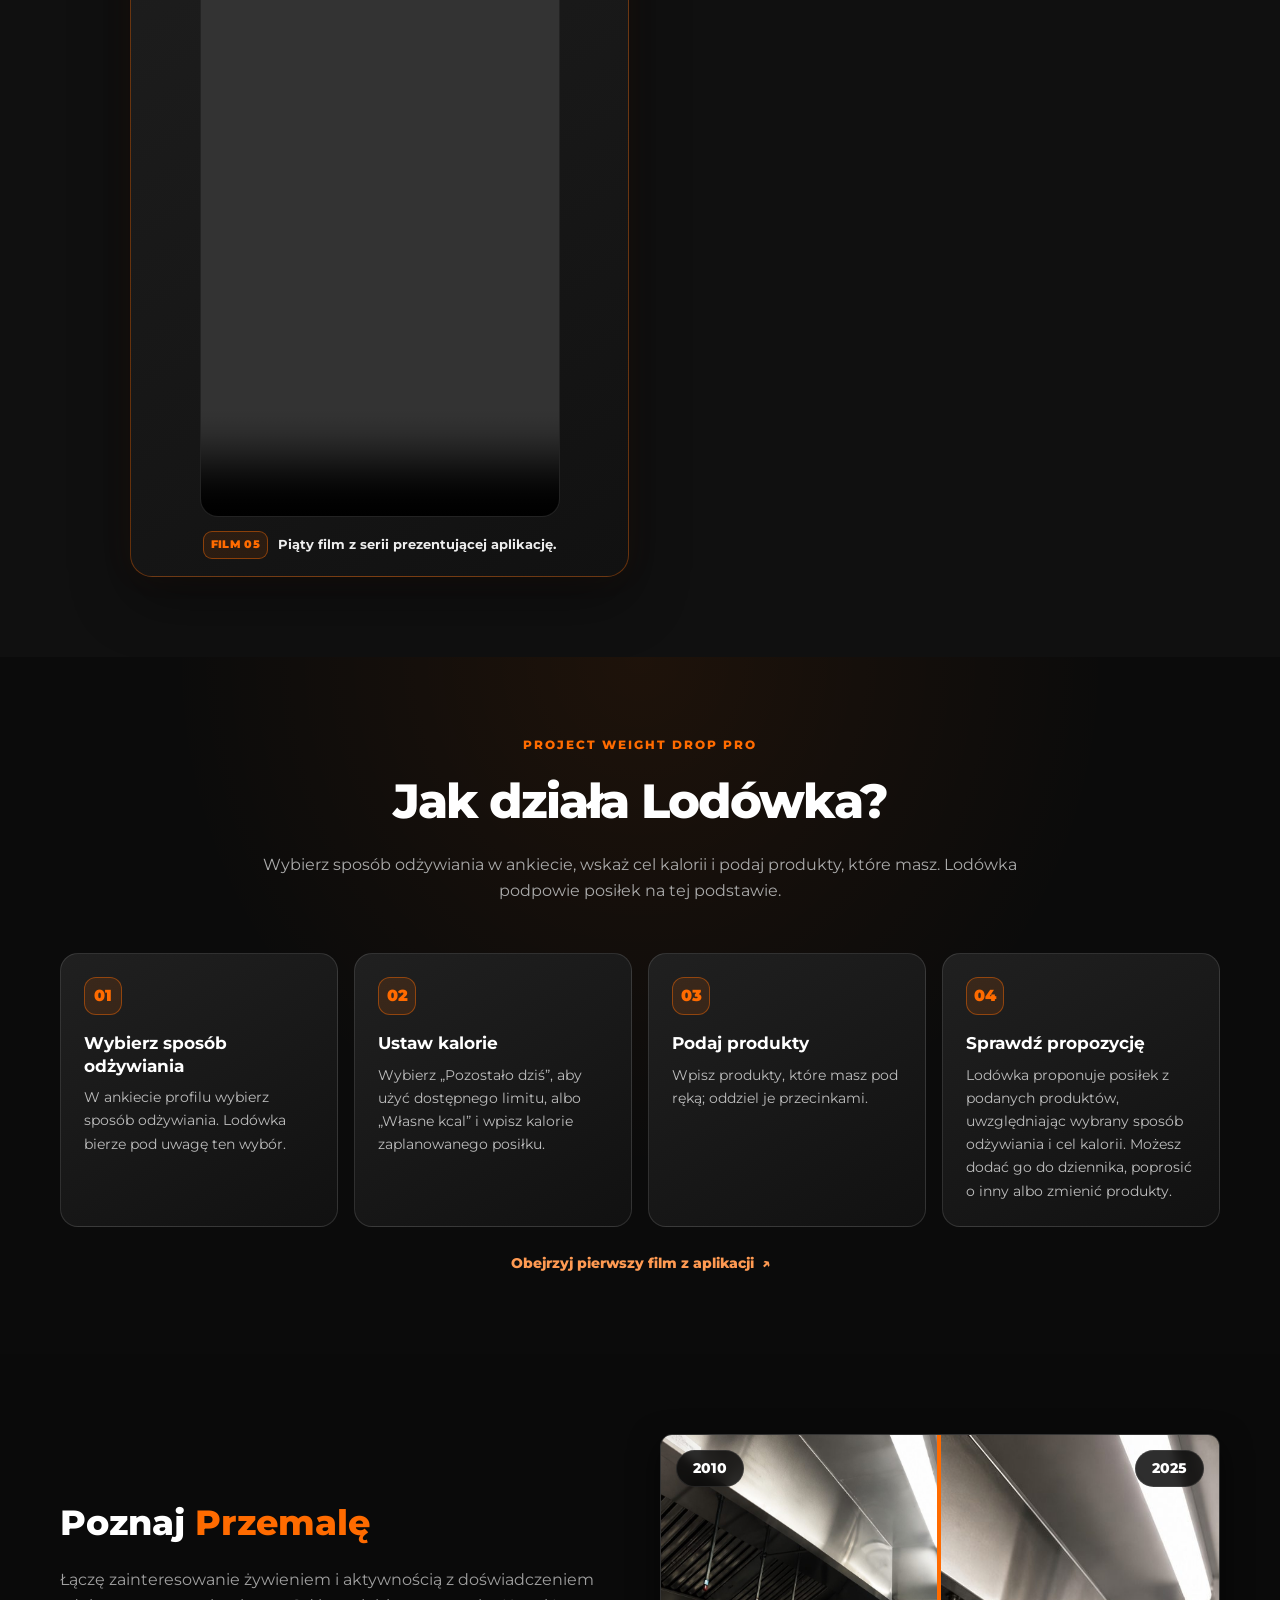
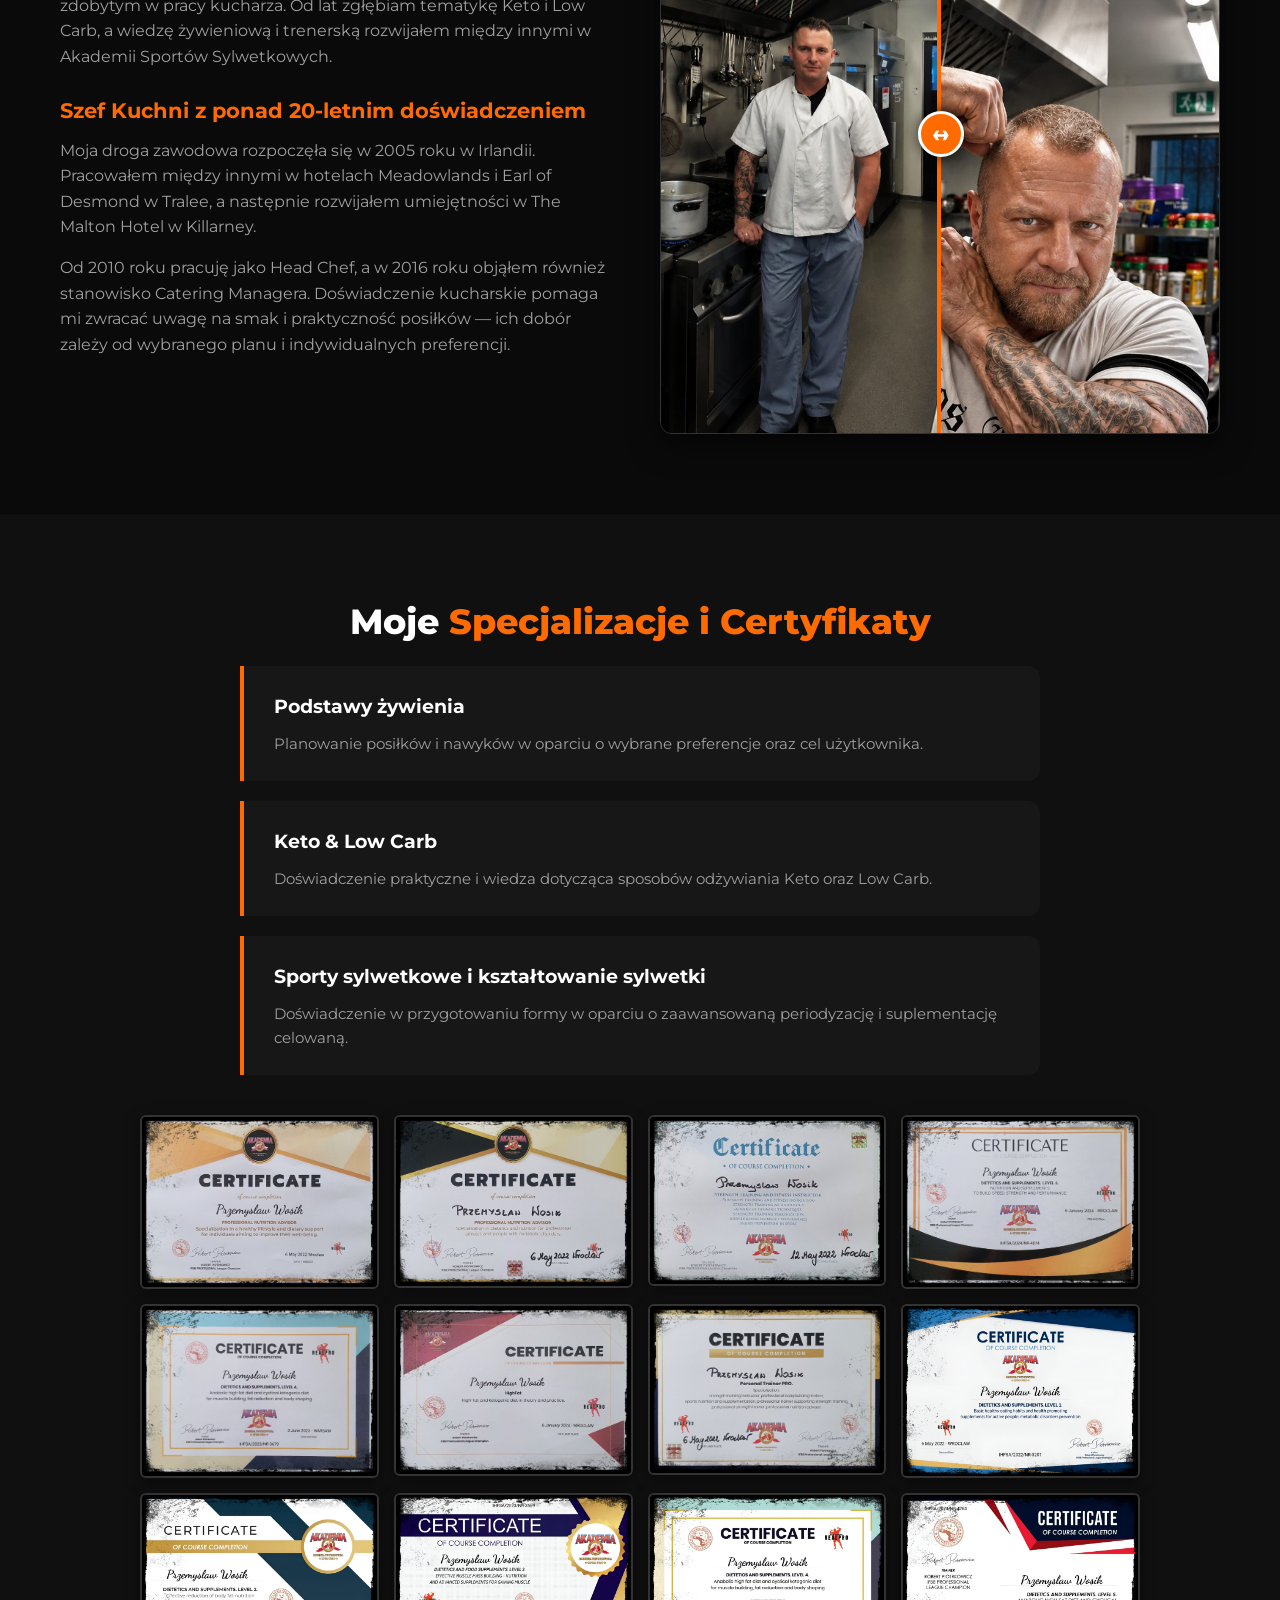
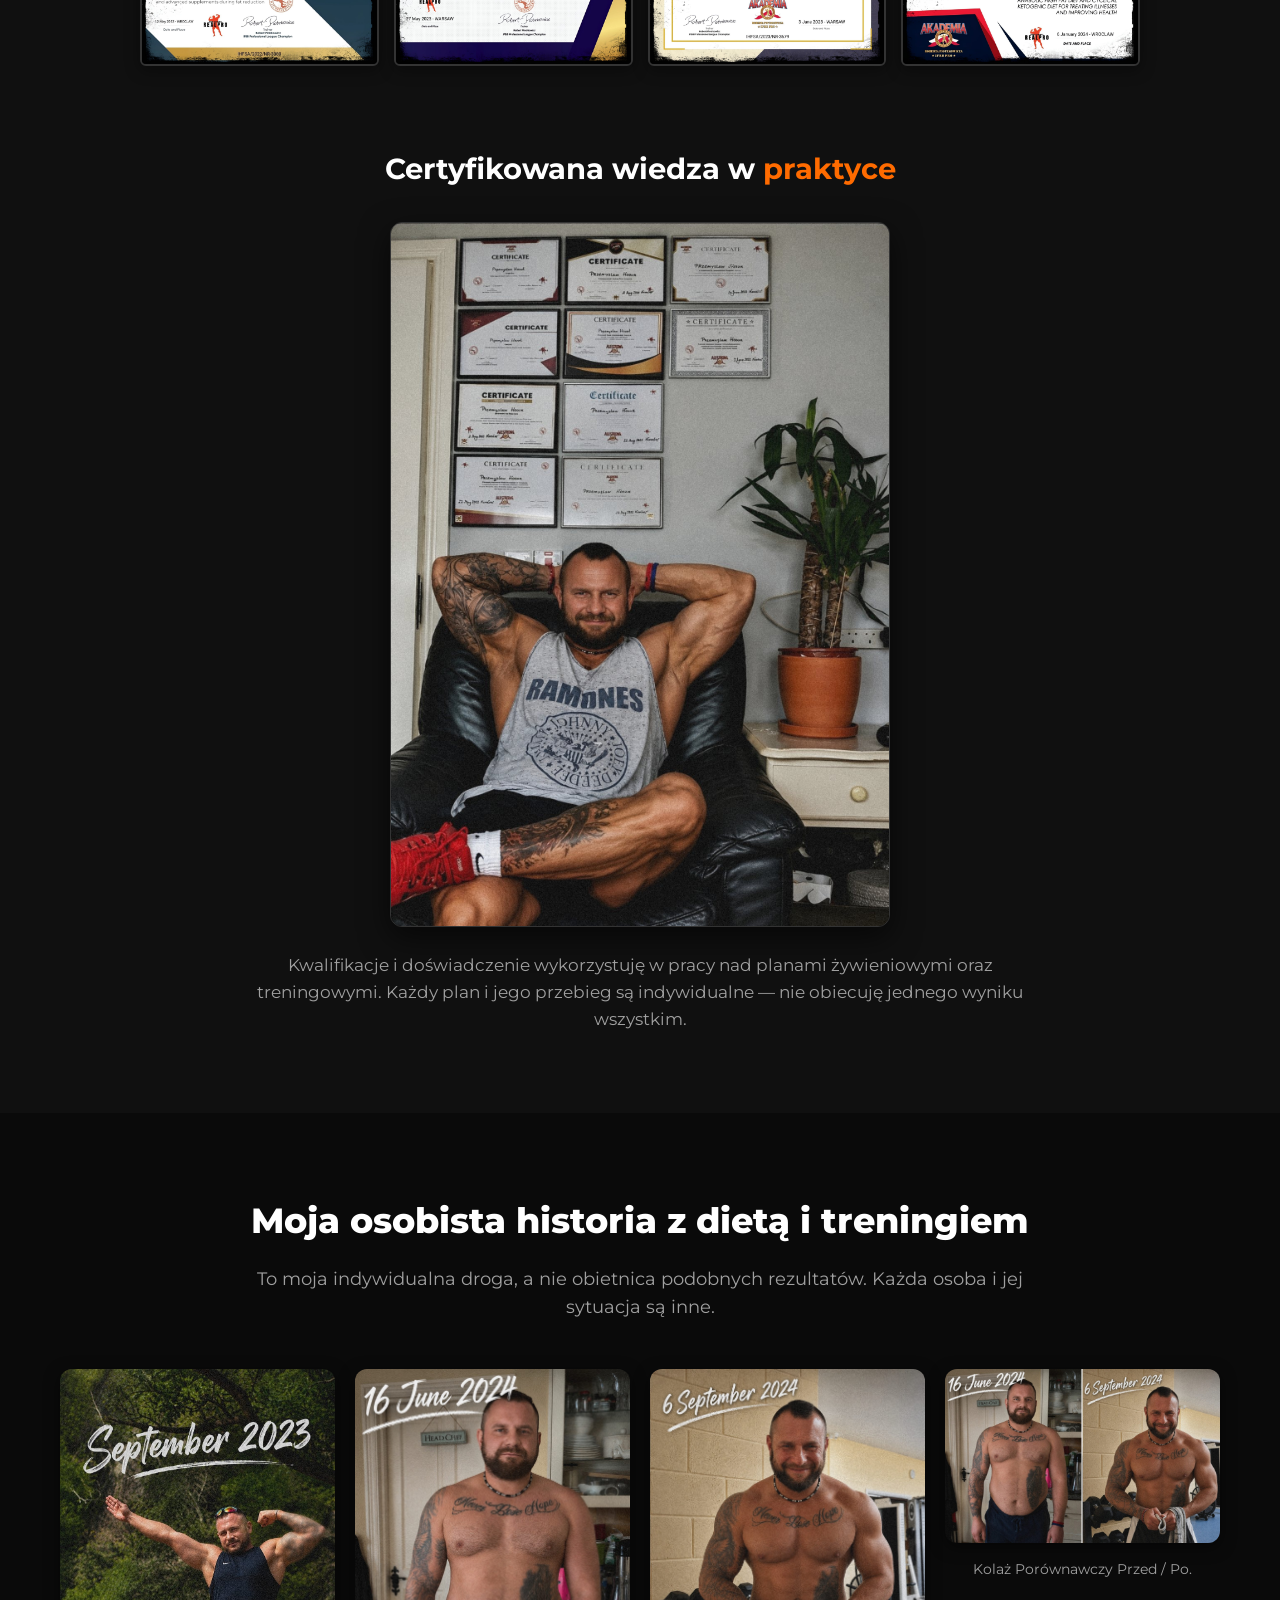
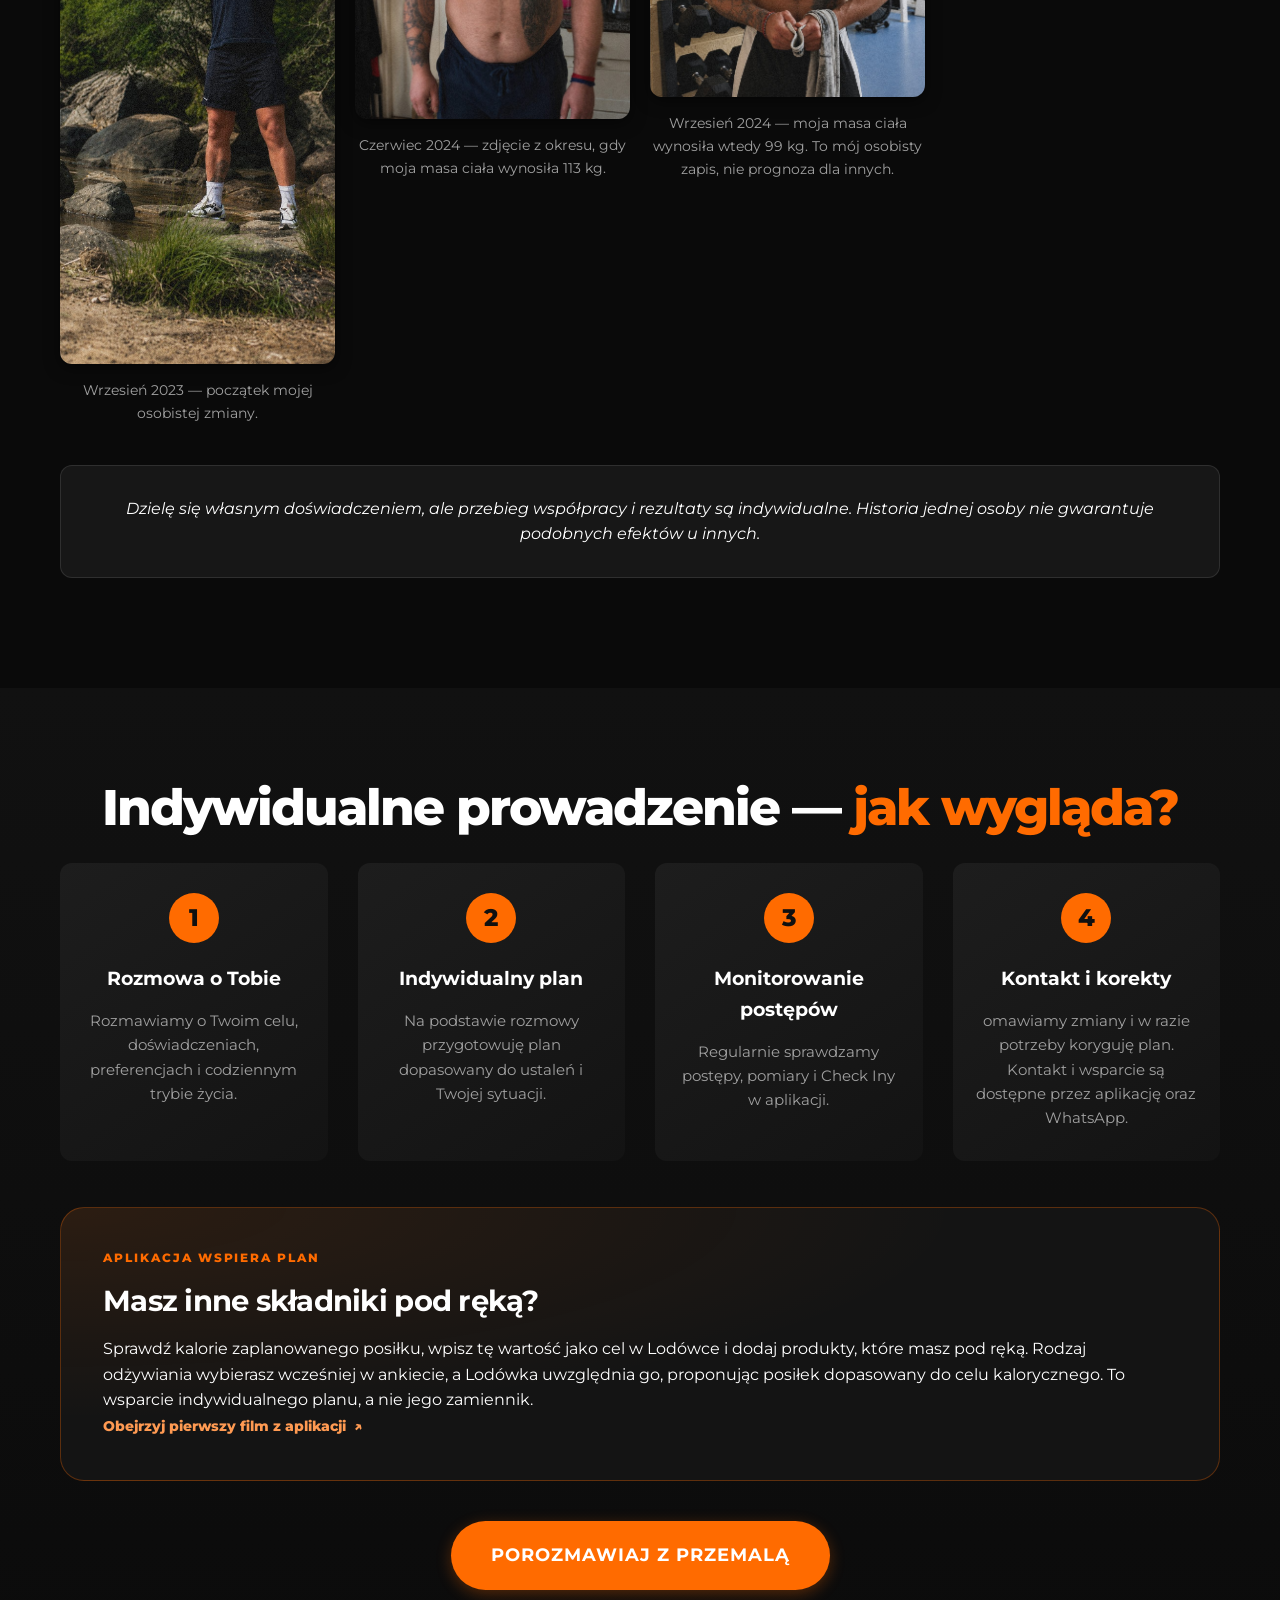
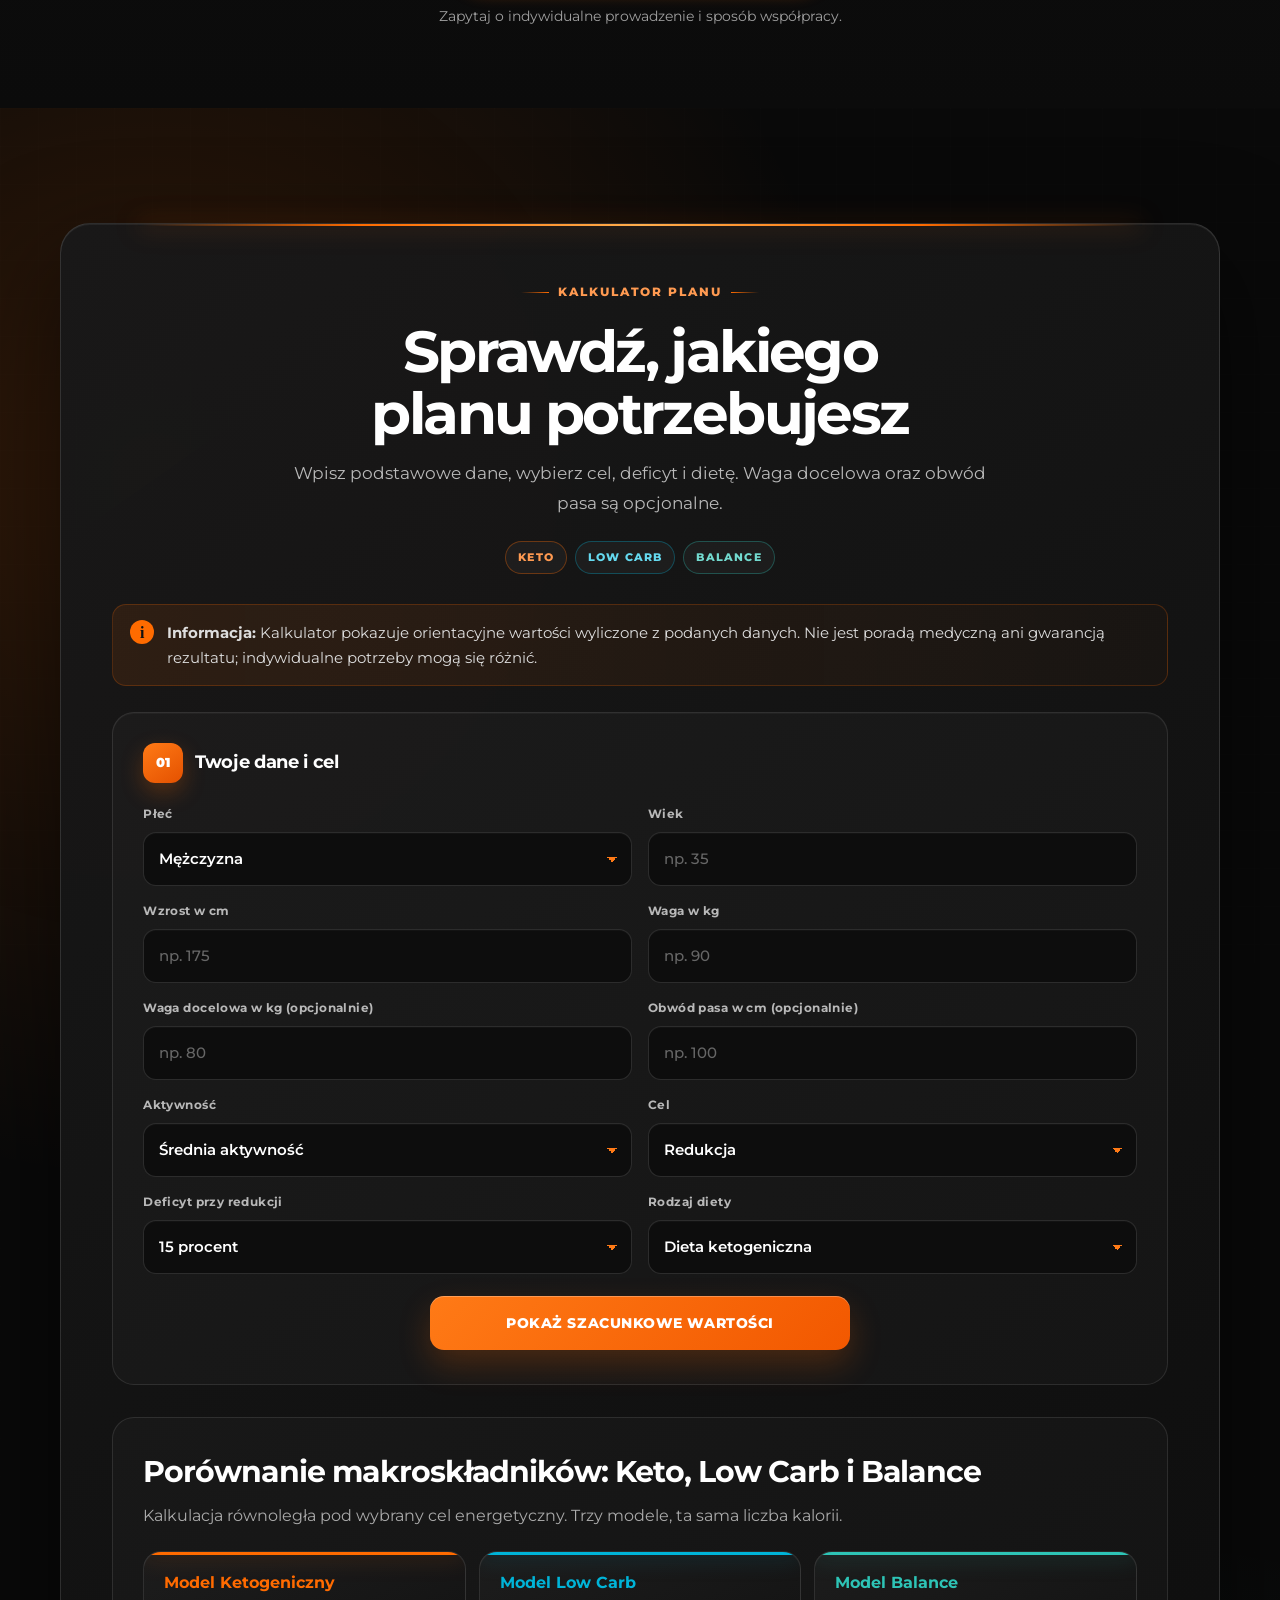
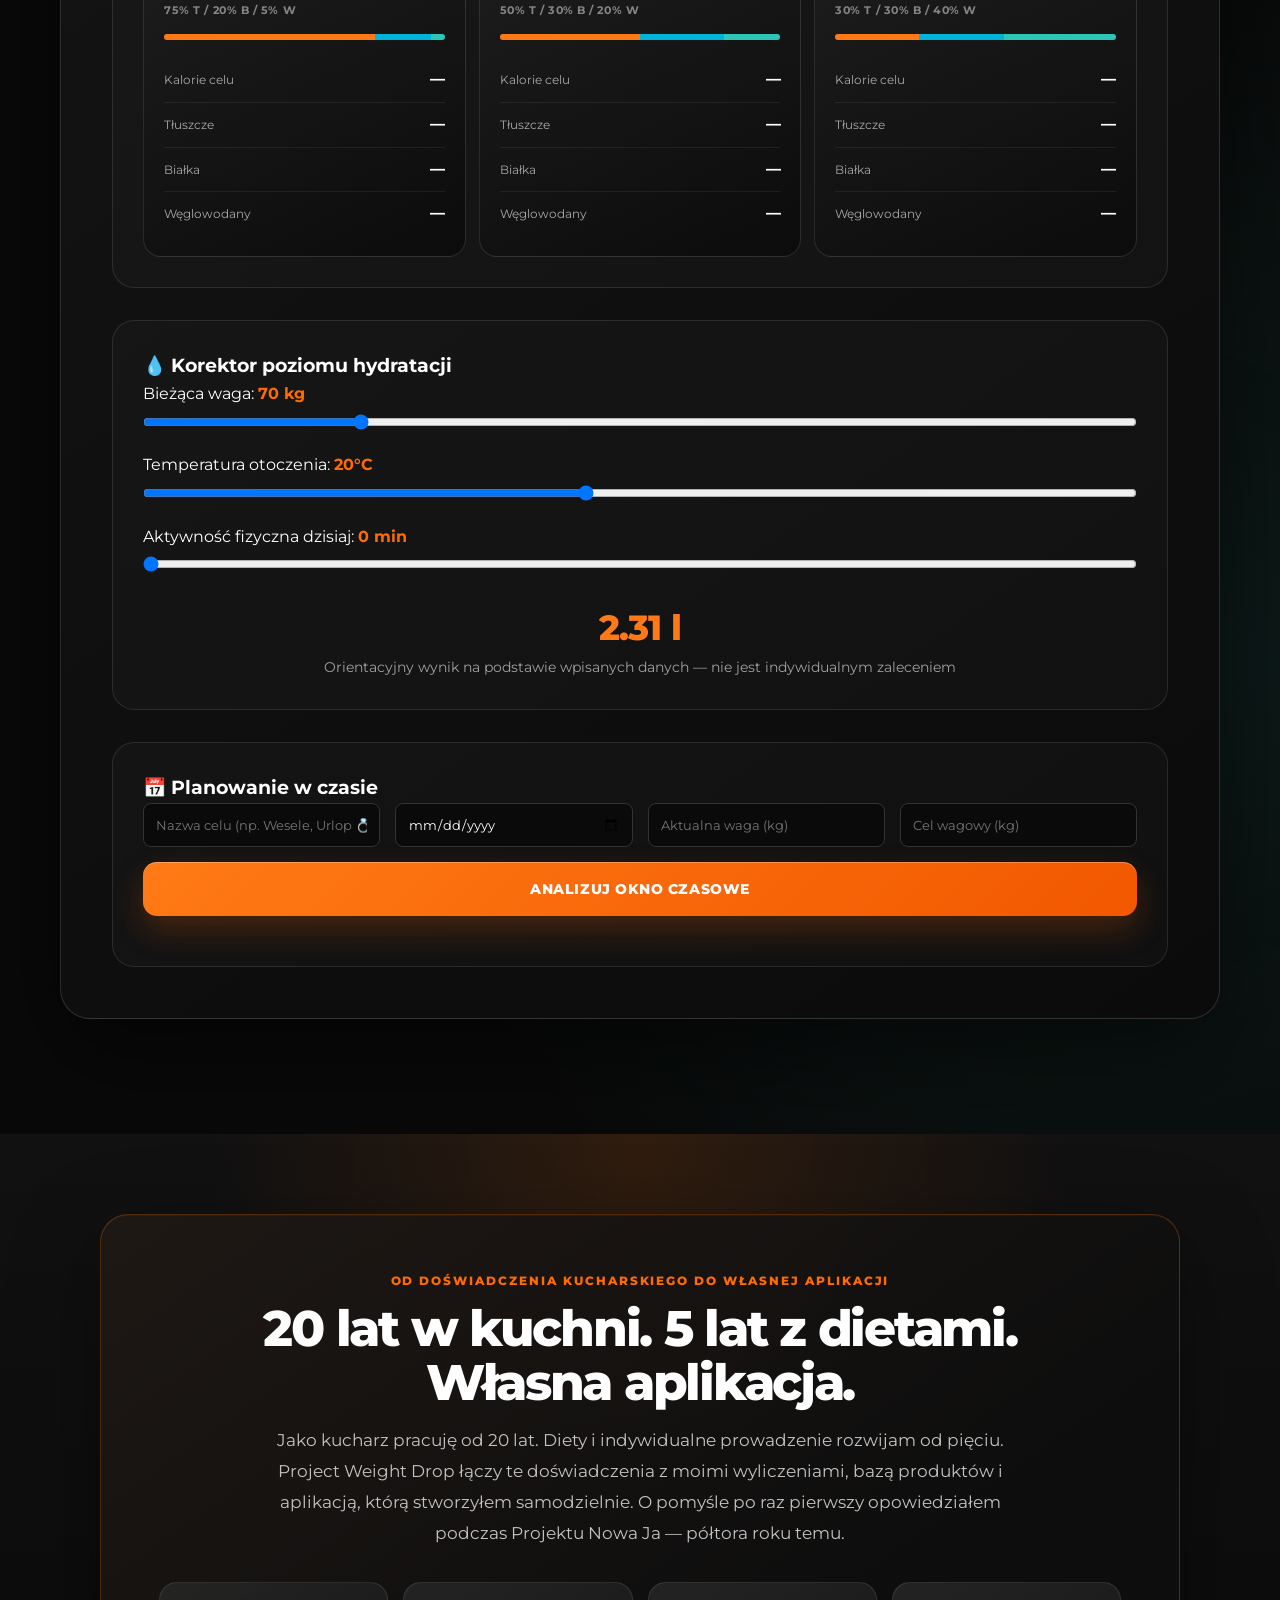
==== commit cf2d2ee9: "Match Instagram banner to black orange brand with gloss" ====
--- a/index.html
+++ b/index.html
@@ -409,9 +409,11 @@
             gap: 12px;
             min-height: 44px;
             padding: 12px 22px;
-            border: 1px solid #d77aaf;
+            border: 1px solid #ba641f;
             border-radius: 16px;
-            background: linear-gradient(115deg, #6820a8, #a92964 60%, #af3c0e);
+            background: linear-gradient(115deg, transparent 20%, rgba(255, 226, 190, .09) 34%, transparent 48%),
+                linear-gradient(180deg, #2c2119, #15110e 52%, #24160c);
+            box-shadow: inset 0 1px rgba(255, 222, 184, .2), 0 5px 20px rgba(255, 107, 0, .1);
             color: #fff;
             font-size: .85rem;
             font-weight: 600;
@@ -421,14 +423,14 @@
 
         .instagram-link:hover {
             border-color: var(--accent);
-            background-color: rgba(255, 107, 0, .1);
+            box-shadow: inset 0 1px rgba(255, 222, 184, .28), 0 5px 24px rgba(255, 107, 0, .2);
         }
 
         .instagram-link svg {
             flex: none;
             width: 22px;
             height: 22px;
-            color: #fff;
+            color: #ffb16f;
         }
 
         .instagram-wordmark {
@@ -438,6 +440,16 @@
             font-weight: 400;
             line-height: 1.5;
             letter-spacing: -.025em;
+            color: #ffb16f;
+        }
+
+        @supports ((background-clip: text) or (-webkit-background-clip: text)) {
+            .instagram-wordmark {
+                background: linear-gradient(175deg, #fff5e9 12%, #ffc68d 40%, #ff8a2c 58%, #ffb765 77%, #ffe1b9 95%);
+                -webkit-background-clip: text;
+                background-clip: text;
+                color: transparent;
+            }
         }
 
         .instagram-link .instagram-wordmark { font-size: 25px; }
@@ -445,8 +457,8 @@
 
         .instagram-promo {
             padding: 18px 0;
-            background: #0c0b0e;
-            border-bottom: 1px solid rgba(236, 72, 153, .18);
+            background: #0b0b0b;
+            border-bottom: 1px solid rgba(255, 107, 0, .16);
         }
 
         .instagram-featured {
@@ -461,9 +473,9 @@
             padding: 18px 26px;
             border: 1px solid transparent;
             border-radius: 23px;
-            background: linear-gradient(115deg, #17111f, #21111d 65%, #291a12) padding-box,
-                linear-gradient(110deg, #a66bff, #f06caf 58%, #ffb45a) border-box;
-            box-shadow: 0 8px 30px rgba(185, 41, 114, .13);
+            background: linear-gradient(110deg, #1d1a17, #111 46%, #22170e) padding-box,
+                linear-gradient(110deg, #684325, #ff8b30 38%, #ffe0b2 60%, #b85712 87%, #56331b) border-box;
+            box-shadow: inset 0 1px rgba(255, 232, 204, .12), inset 0 -1px rgba(255, 107, 0, .08), 0 8px 30px rgba(255, 107, 0, .12);
             color: #fff;
         }
 
@@ -476,7 +488,16 @@
             width: 420px;
             height: 300px;
             border-radius: 50%;
-            background: radial-gradient(ellipse, rgba(236, 72, 153, .23), transparent 68%);
+            background: radial-gradient(ellipse, rgba(255, 107, 0, .2), transparent 68%);
+            pointer-events: none;
+        }
+
+        .instagram-featured::after {
+            content: '';
+            position: absolute;
+            z-index: -1;
+            inset: 0;
+            background: linear-gradient(115deg, transparent 18%, rgba(255, 240, 222, .06) 29%, transparent 42%, transparent 64%, rgba(255, 206, 148, .035) 73%, transparent 82%);
             pointer-events: none;
         }
 
@@ -485,29 +506,33 @@
             place-items: center;
             width: 68px;
             height: 68px;
-            border: 1px solid rgba(255, 255, 255, .25);
+            border: 1px solid #ffc48b;
             border-radius: 20px;
-            background: radial-gradient(circle at 25% 105%, #ffd86b, #f77737 30%, #df2f81 57%, #8b37c7 82%, #594acb);
-            box-shadow: 0 6px 24px rgba(224, 47, 129, .28), inset 0 1px rgba(255, 255, 255, .24);
+            background: linear-gradient(145deg, rgba(255, 246, 226, .6), transparent 43%),
+                linear-gradient(160deg, #ffad5b, #ff6b00 58%, #c84b00);
+            box-shadow: 0 6px 24px rgba(255, 107, 0, .25), inset 0 1px rgba(255, 246, 226, .65), inset 0 -2px rgba(95, 30, 0, .3);
+            color: #201006;
         }
 
         .instagram-featured-icon svg { width: 40px; height: 40px; }
         .instagram-featured-copy { min-width: 0; }
-        .instagram-featured-caption { display: block; color: #e5cddd; font-size: .82rem; line-height: 1.6; }
+        .instagram-featured-caption { display: block; color: #e0cbb9; font-size: .82rem; line-height: 1.6; }
         .instagram-featured-cta {
             display: inline-flex;
             align-items: center;
             gap: 12px;
             padding: 12px 18px;
-            border: 1px solid rgba(255, 255, 255, .3);
+            border: 1px solid rgba(255, 151, 71, .5);
             border-radius: 999px;
-            background: rgba(255, 255, 255, .08);
+            background: linear-gradient(180deg, rgba(255, 222, 190, .11), rgba(255, 107, 0, .08));
+            box-shadow: inset 0 1px rgba(255, 232, 204, .12);
+            color: #ffe0c2;
             font-size: .8rem;
             font-weight: 700;
         }
 
         .instagram-featured-cta svg { flex: none; width: 20px; height: 20px; }
-        .instagram-featured:hover .instagram-featured-cta { background: rgba(255, 255, 255, .16); }
+        .instagram-featured:hover .instagram-featured-cta { background: rgba(255, 107, 0, .18); }
 
         @media (max-width: 540px) {
             .instagram-promo { padding: 12px 0; }
